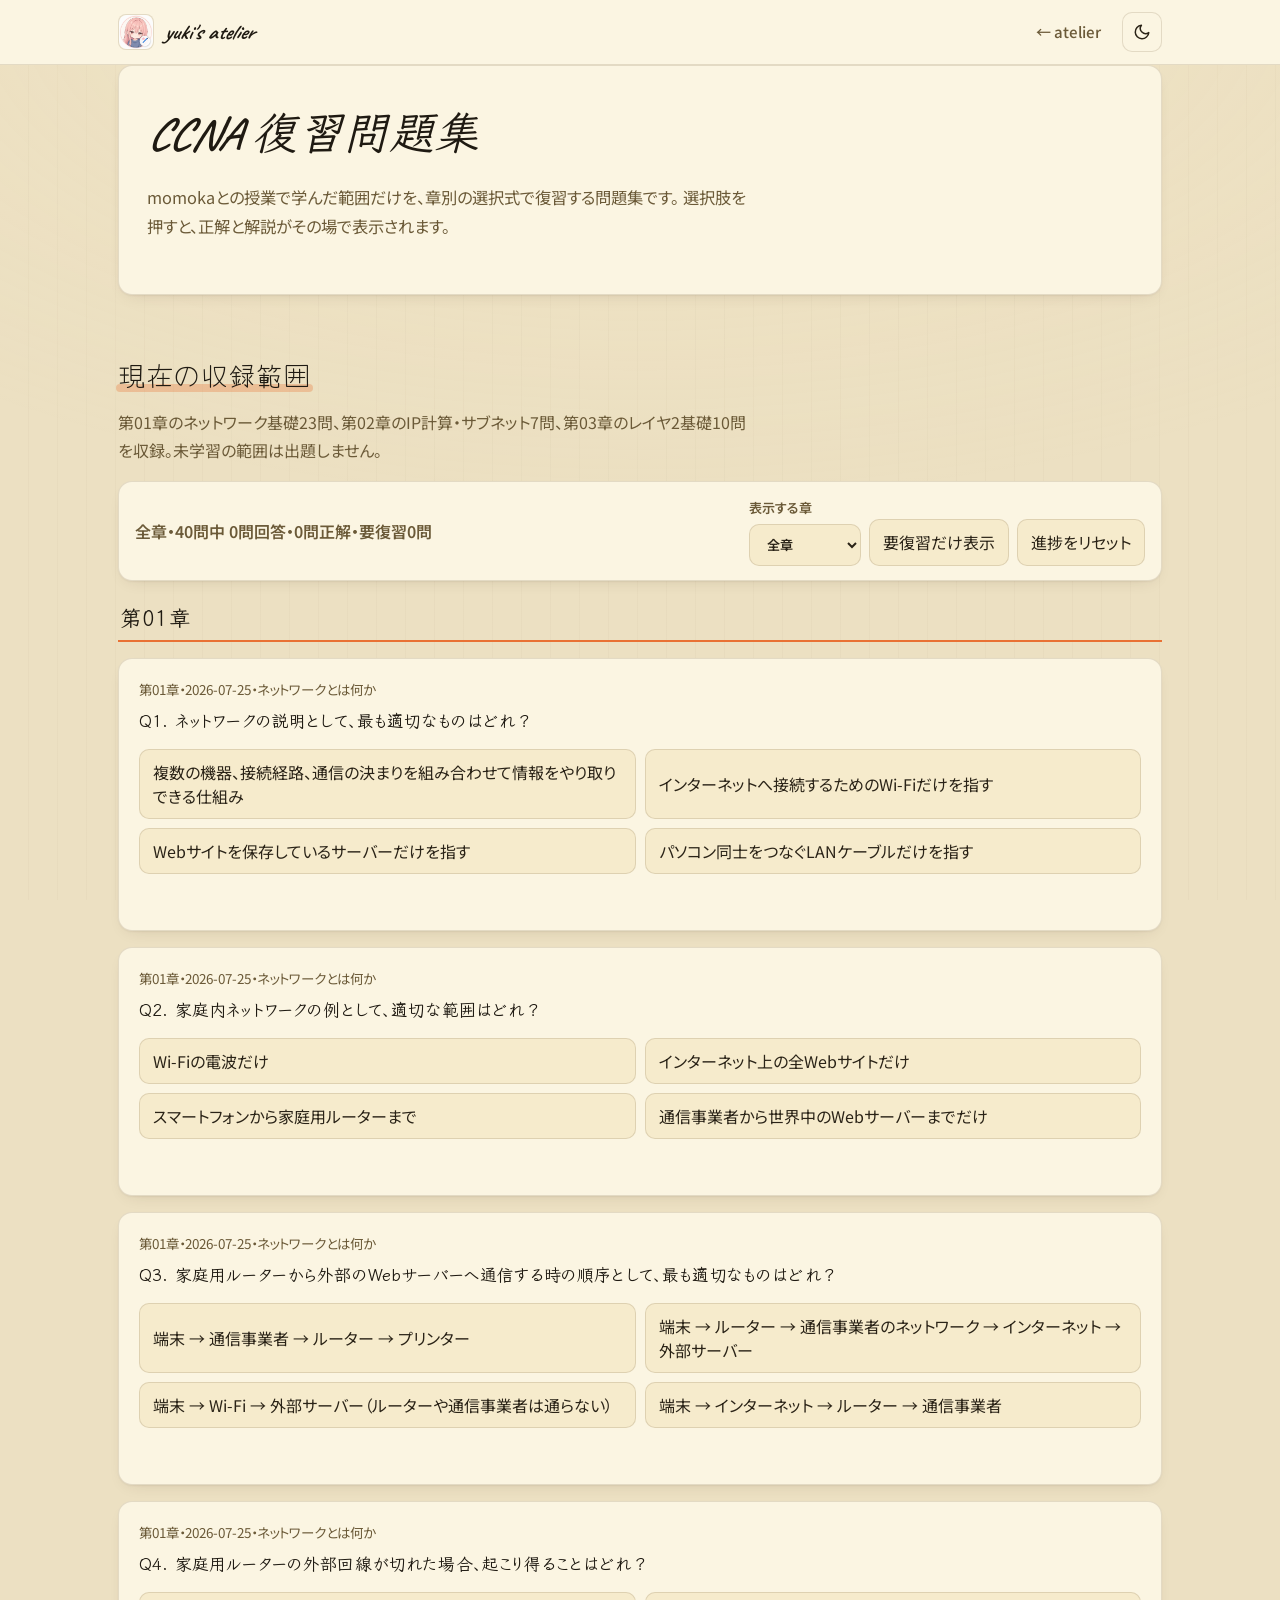
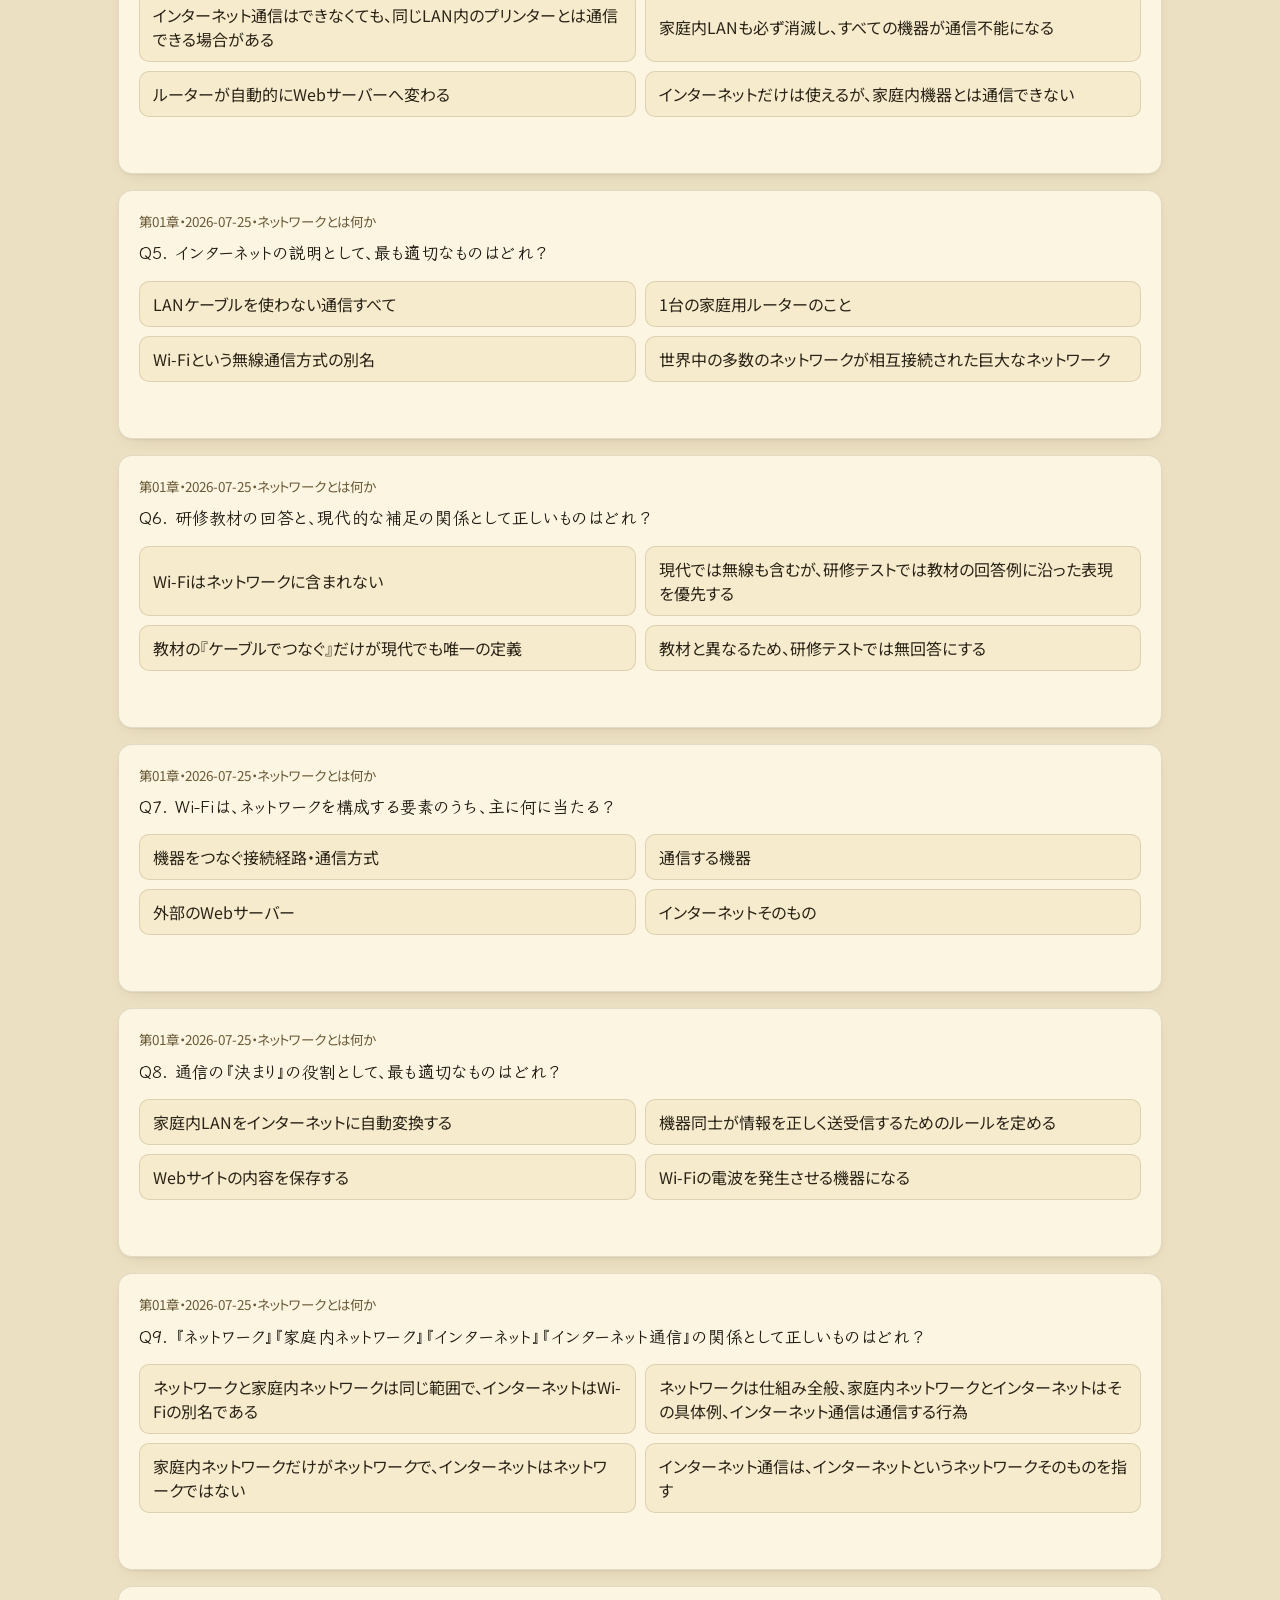
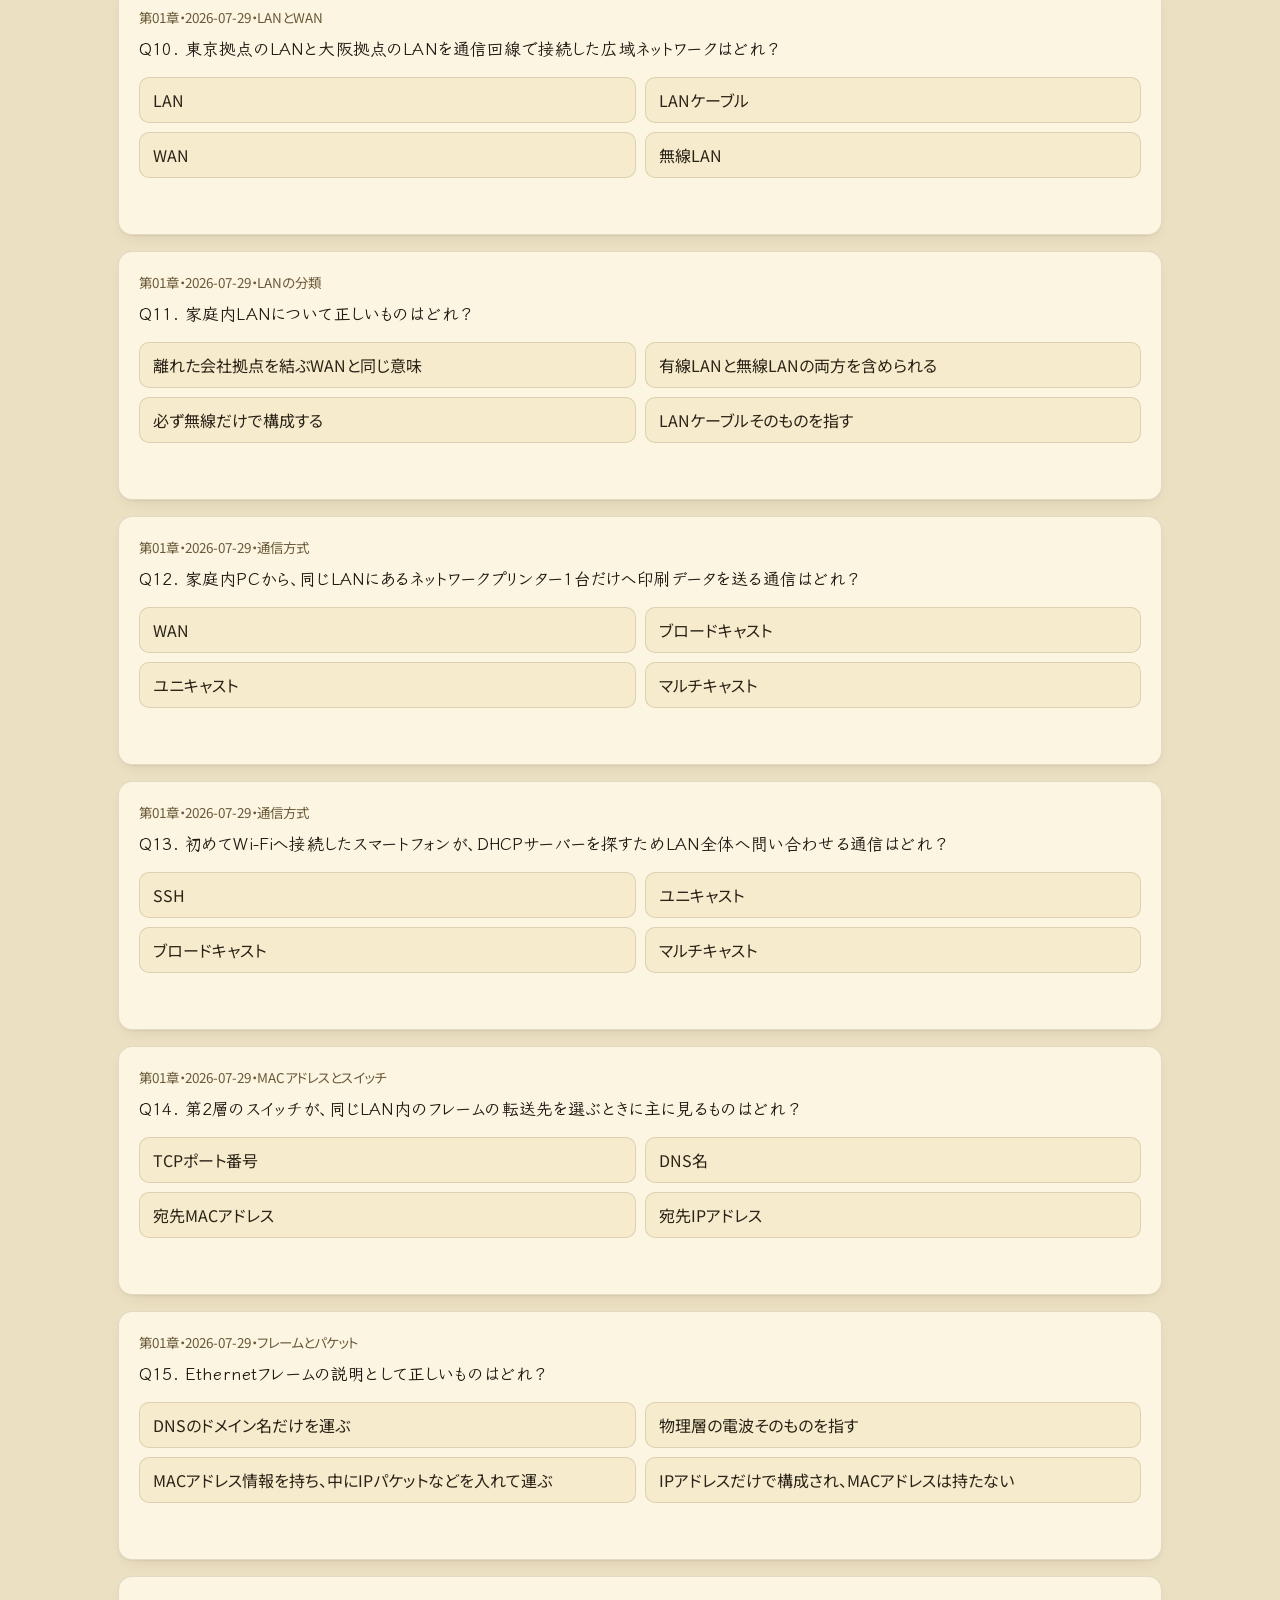
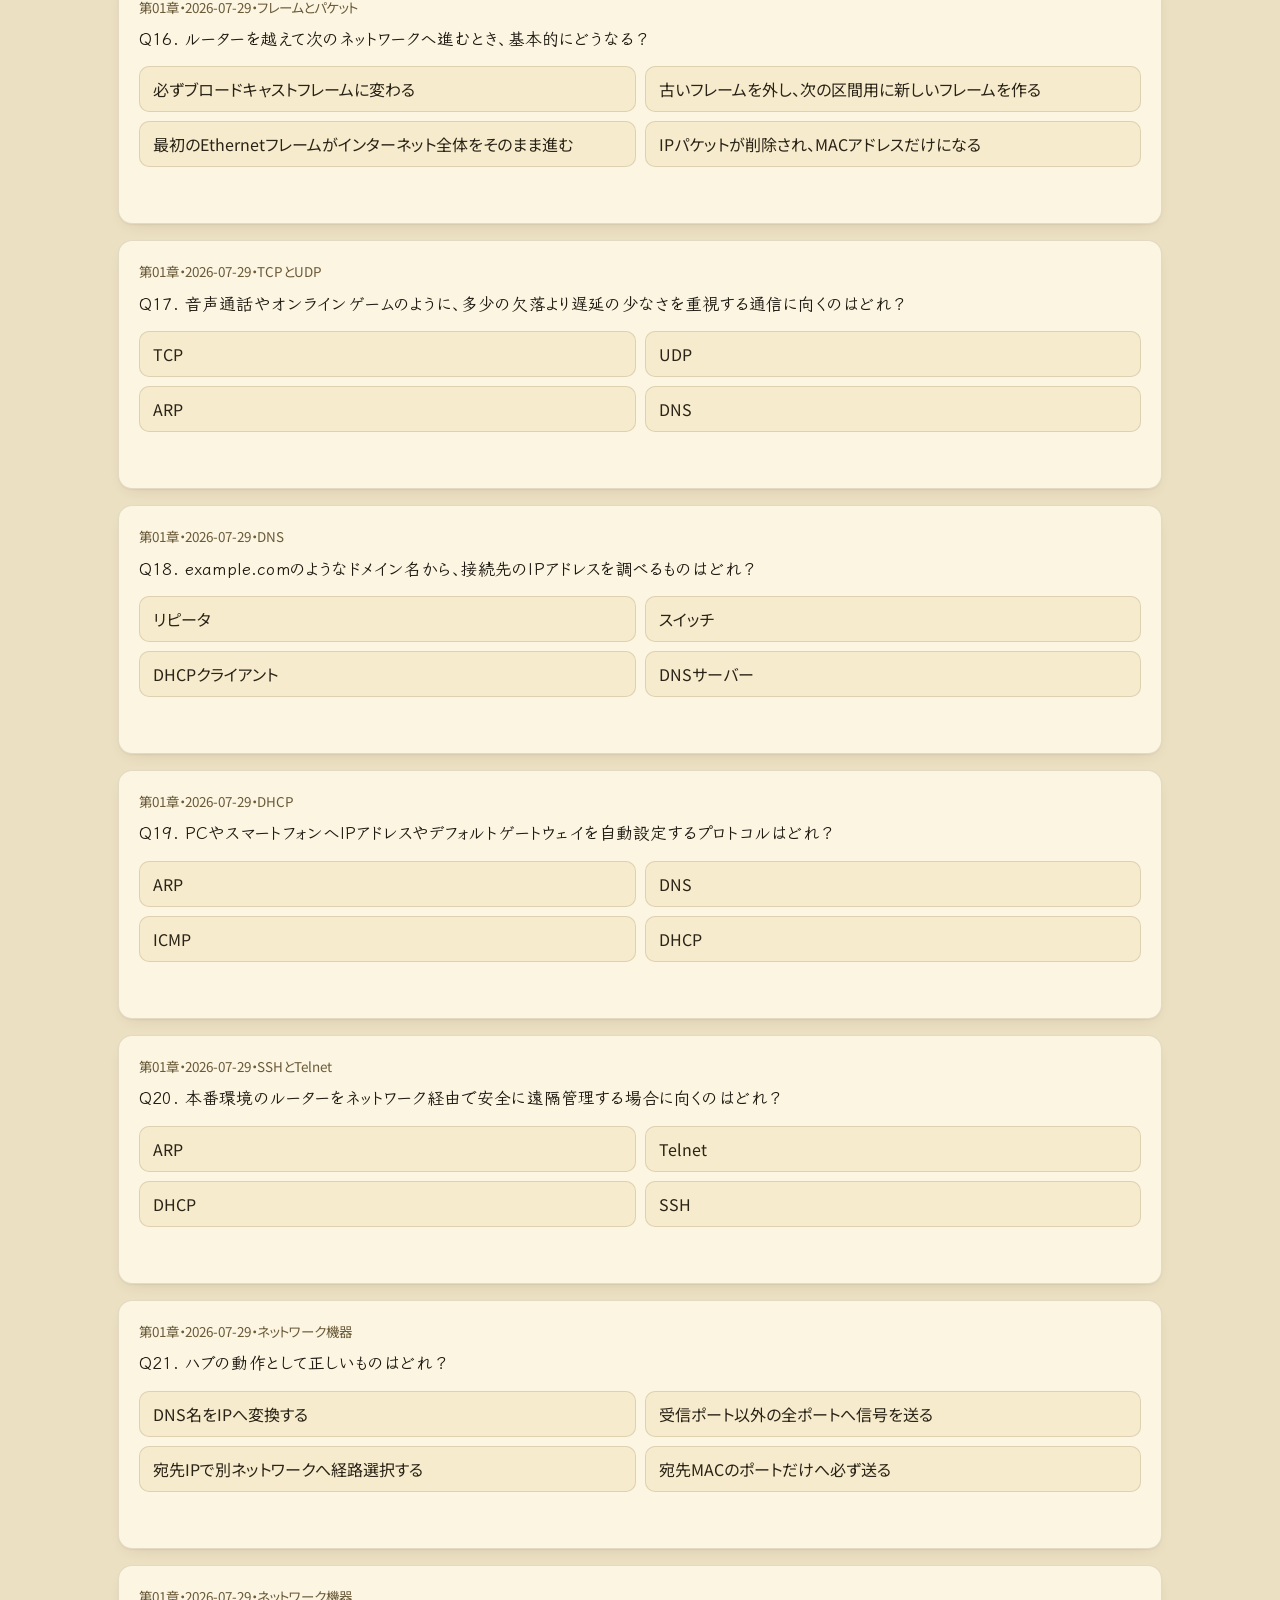
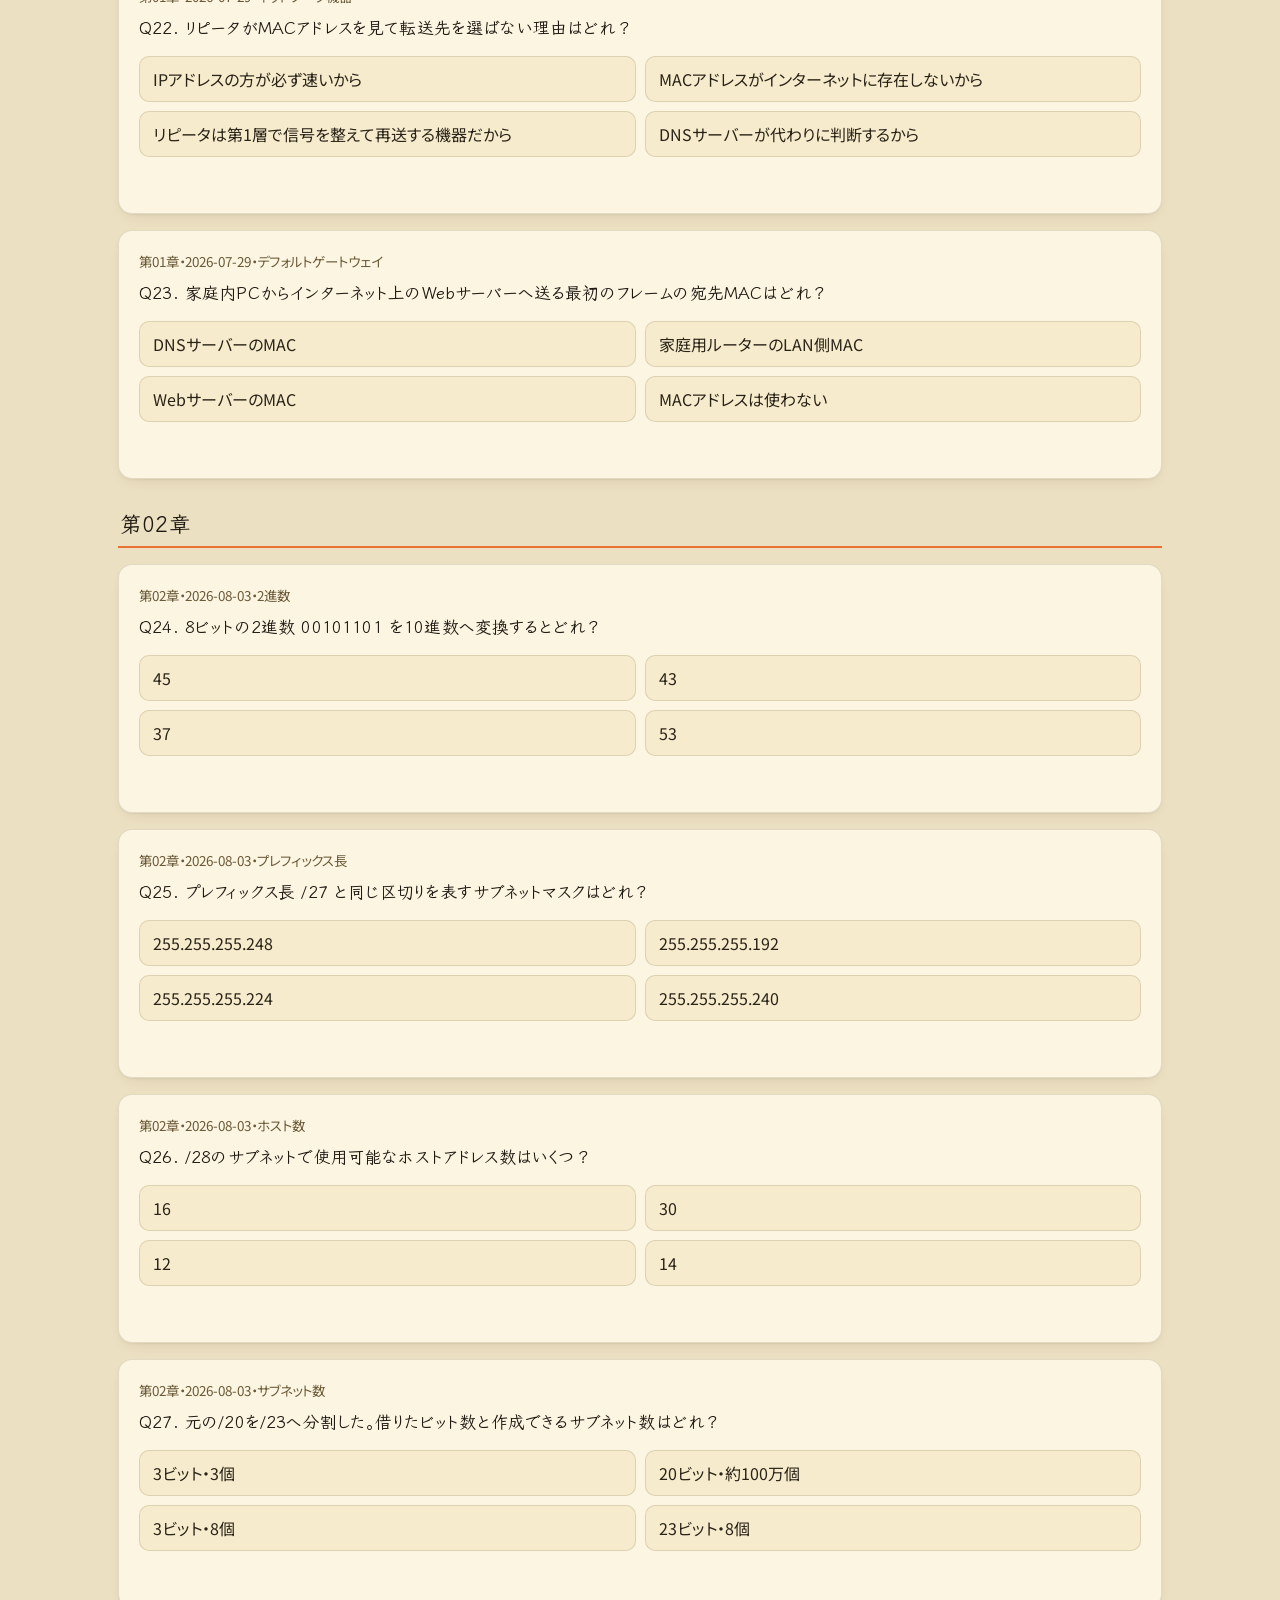
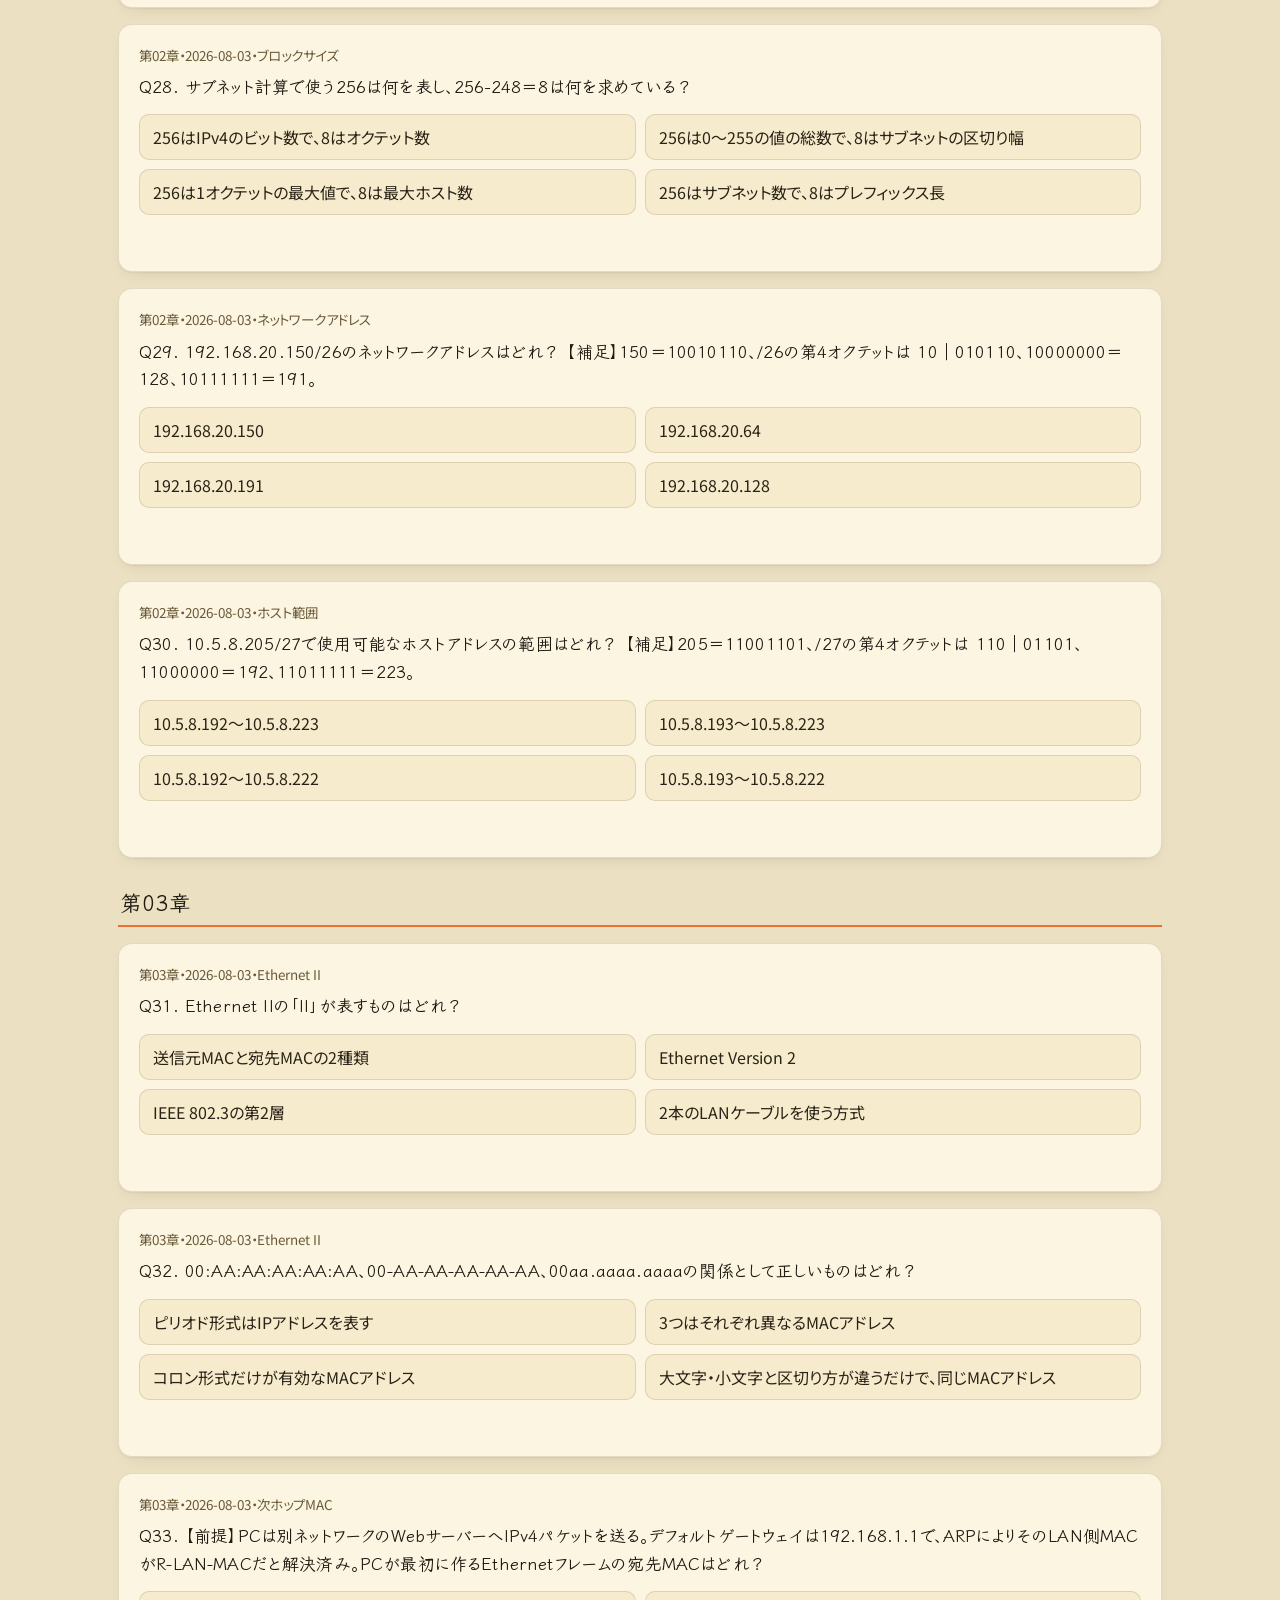
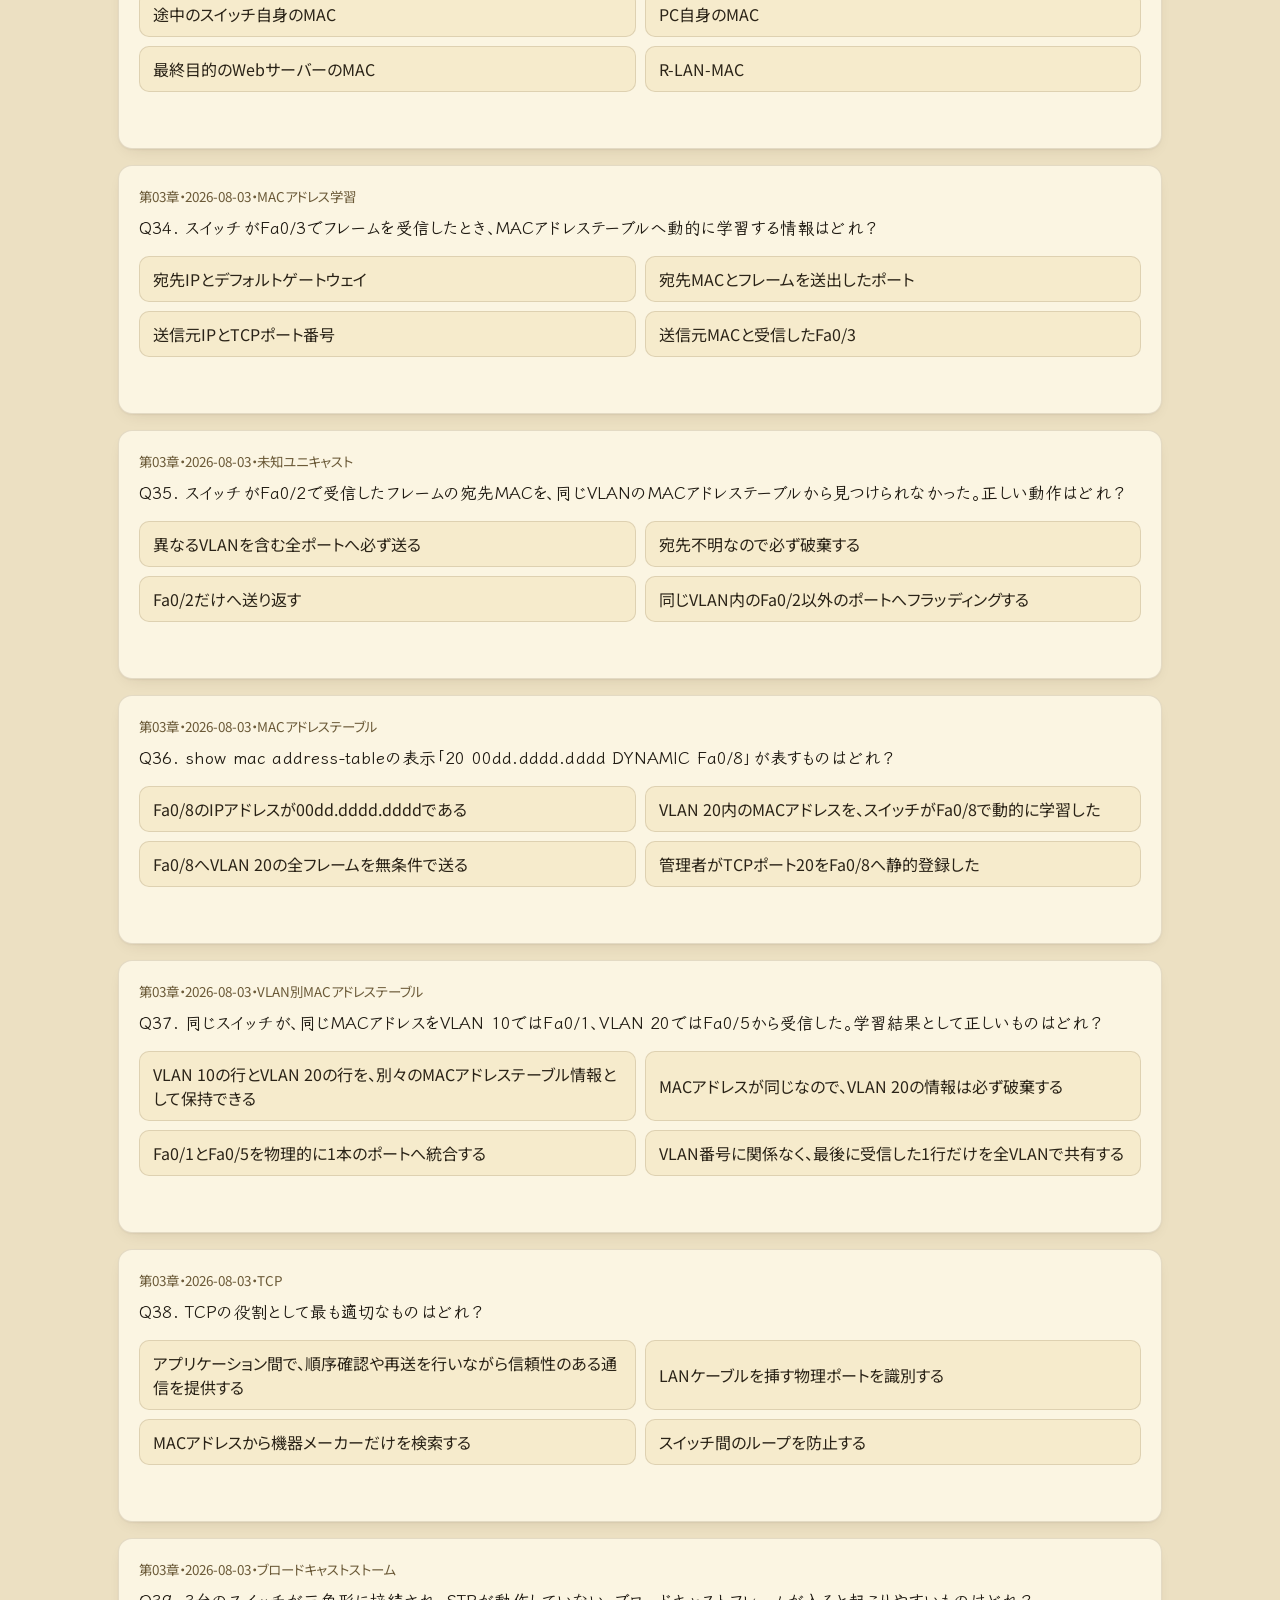
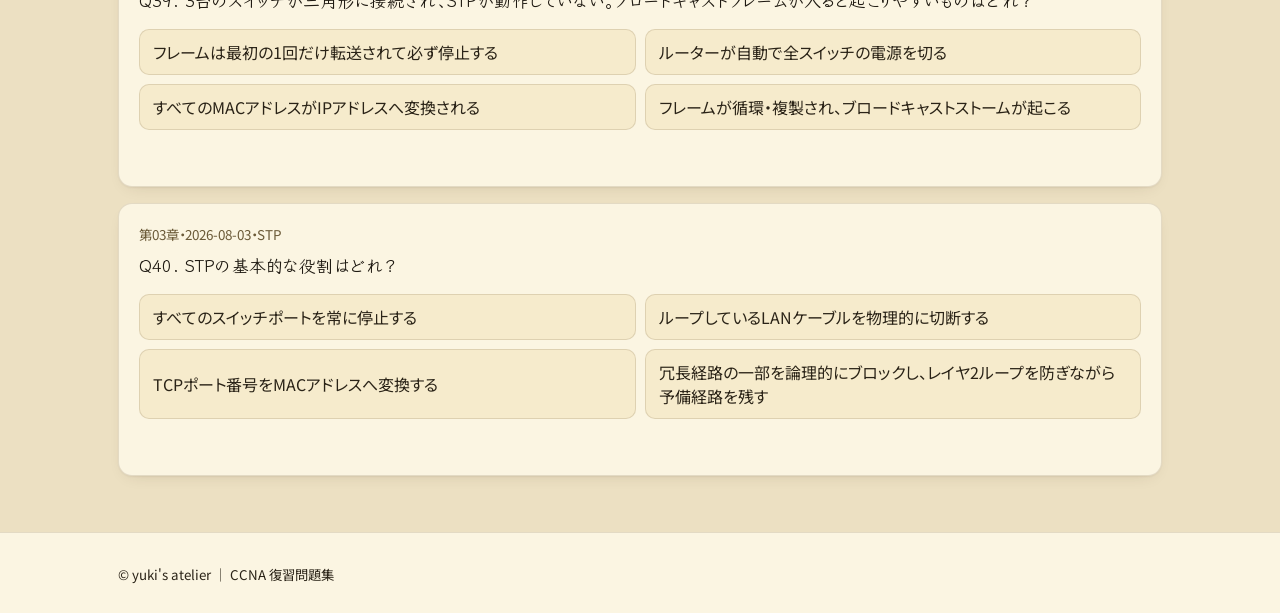
==== ccna/index.html @ 6f7fad45 "[verified] feat: add CCNA chapter 03 review questions" ====
<!DOCTYPE html>
<html lang="ja">
<head>
  <meta charset="UTF-8" />
  <meta name="viewport" content="width=device-width, initial-scale=1.0" />
  <meta name="description" content="学習済みのCCNA範囲だけを章別・選択式で復習する問題集。回答後に正解と解説を確認できます。" />
  <title>CCNA 復習問題集 ｜ yuki's atelier</title>
  <link rel="icon" href="../assets/icons/favicon.ico" sizes="any" />
  <link rel="icon" href="../assets/icons/favicon-32.png" type="image/png" sizes="32x32" />
  <link rel="apple-touch-icon" href="../assets/icons/apple-touch-icon.png" />
  <meta property="og:type" content="website" />
  <meta property="og:title" content="CCNA 復習問題集" />
  <meta property="og:url" content="https://uiharuyuki.github.io/yuki-atelier/ccna/" />
  <meta name="theme-color" content="#FBF5E2" media="(prefers-color-scheme: light)" />
  <meta name="theme-color" content="#1A1612" media="(prefers-color-scheme: dark)" />
  <link rel="stylesheet" href="../css/style.css" />
  <style>
    .quiz-toolbar {
      display: flex;
      flex-wrap: wrap;
      align-items: center;
      justify-content: space-between;
      gap: 12px;
      margin: 0 0 20px;
      padding: 14px 16px;
      border: 1px solid var(--border);
      border-radius: 14px;
      background: var(--paper);
      box-shadow: var(--shadow);
    }
    .quiz-progress { margin: 0; color: var(--ink-soft); font-weight: 600; }
    .quiz-actions { display: flex; flex-wrap: wrap; align-items: end; gap: 8px; }
    .chapter-picker { display: grid; gap: 4px; color: var(--ink-soft); font-size: .82rem; font-weight: 600; }
    .chapter-picker .quiz-action { min-width: 112px; }
    .quiz-action {
      min-height: 42px;
      padding: 8px 13px;
      border: 1px solid var(--border);
      border-radius: 10px;
      background: var(--paper-deep);
      color: var(--ink);
      cursor: pointer;
      font: inherit;
    }
    .quiz-action:hover { border-color: var(--accent); }
    .question-list { display: grid; gap: 28px; }
    .chapter-section { display: grid; gap: 16px; }
    .chapter-heading {
      margin: 0;
      padding: 0 2px 8px;
      border-bottom: 2px solid var(--accent);
      color: var(--ink-strong);
      font-size: 1.35rem;
    }
    .quiz-card {
      padding: 18px 20px;
      border: 1px solid var(--border);
      border-radius: 14px;
      background: var(--paper);
      box-shadow: var(--shadow);
    }
    .quiz-meta { margin: 0 0 6px; color: var(--ink-soft); font-size: .84rem; }
    .quiz-question { margin: 0 0 14px; color: var(--ink-strong); font-size: 1.05rem; line-height: 1.65; }
    .quiz-choices { display: grid; gap: 9px; }
    .quiz-choice {
      width: 100%;
      min-height: 46px;
      padding: 10px 13px;
      border: 1px solid var(--border);
      border-radius: 10px;
      background: var(--paper-deep);
      color: var(--ink);
      cursor: pointer;
      font: inherit;
      line-height: 1.5;
      text-align: left;
    }
    .quiz-choice:hover:not(:disabled) { border-color: var(--accent); transform: translateY(-1px); }
    .quiz-choice:disabled { cursor: default; opacity: 1; }
    .quiz-choice.correct { border-color: #4a9d4a; background: #d7f0d7; color: #1a5a1a; }
    .quiz-choice.wrong { border-color: #b04a4a; background: #f5d7d7; color: #7a1a1a; }
    .quiz-result { min-height: 1.5em; margin: 12px 0 0; font-weight: 700; }
    .quiz-result.is-correct { color: #2f7b35; }
    .quiz-result.is-wrong { color: #a13b3b; }
    .quiz-explanation {
      margin-top: 10px;
      padding: 12px 14px;
      border-left: 4px solid var(--accent);
      border-radius: 7px;
      background: var(--paper-deep);
    }
    .quiz-explanation p { margin: 5px 0 0; }
    .review-empty {
      padding: 24px;
      border: 1px dashed var(--border);
      border-radius: 14px;
      color: var(--ink-soft);
      text-align: center;
    }
    .last-answer {
      margin: 0 0 16px;
      padding: 14px 16px;
      border: 1px solid #4a9d4a;
      border-radius: 12px;
      background: var(--paper);
      color: var(--ink);
    }
    .last-answer p { margin: 6px 0 0; }
    @media (prefers-color-scheme: dark) {
      .quiz-choice.correct { background: #18351d; color: #b9e6bd; }
      .quiz-choice.wrong { background: #3a1d1d; color: #efb6b6; }
    }
    @media (max-width: 600px) {
      .quiz-toolbar { align-items: stretch; }
      .quiz-actions { display: grid; width: 100%; grid-template-columns: 1fr; }
      .chapter-picker .quiz-action { width: 100%; }
      .quiz-card { padding: 16px; }
    }
  </style>
</head>
<body>
  <header class="site-header">
    <div class="container header-inner">
      <a class="brand" href="../index.html">
        <span class="brand-mark brand-mark-image" aria-hidden="true"><img src="../assets/icons/atelier-icon.png" alt="" /></span>
        <span class="brand-text">yuki's atelier</span>
      </a>
      <div class="header-tools">
        <nav class="primary-nav" aria-label="メインメニュー">
          <a class="nav-link" href="../index.html">← atelier</a>
        </nav>
        <button type="button" class="theme-toggle" data-theme-toggle aria-label="テーマ切替" aria-pressed="false">
          <svg class="icon-moon" viewBox="0 0 24 24" fill="none" stroke="currentColor" stroke-width="2" stroke-linecap="round" stroke-linejoin="round" aria-hidden="true"><path d="M21 12.79A9 9 0 1 1 11.21 3 7 7 0 0 0 21 12.79z"/></svg>
          <svg class="icon-sun" viewBox="0 0 24 24" fill="none" stroke="currentColor" stroke-width="2" stroke-linecap="round" stroke-linejoin="round" aria-hidden="true"><circle cx="12" cy="12" r="4"/><path d="M12 2v2M12 20v2M4.93 4.93l1.41 1.41M17.66 17.66l1.41 1.41M2 12h2M20 12h2M4.93 19.07l1.41-1.41M17.66 6.34l1.41-1.41"/></svg>
        </button>
      </div>
    </div>
  </header>

  <main class="container" id="app" tabindex="-1">
    <section class="hero">
      <h1 class="hero-title">CCNA 復習問題集</h1>
      <p class="hero-lead">
        momokaとの授業で学んだ範囲だけを、章別の選択式で復習する問題集です。
        選択肢を押すと、正解と解説がその場で表示されます。
      </p>
    </section>

    <section class="home-section" aria-labelledby="current-scope">
      <h2 class="section-title" id="current-scope">現在の収録範囲</h2>
      <p class="section-lead">第01章のネットワーク基礎23問、第02章のIP計算・サブネット7問、第03章のレイヤ2基礎10問を収録。未学習の範囲は出題しません。</p>

      <div class="quiz-toolbar">
        <p class="quiz-progress" id="quiz-progress" aria-live="polite"></p>
        <div class="quiz-actions">
          <label class="chapter-picker" for="chapter-filter">
            表示する章
            <select class="quiz-action" id="chapter-filter">
              <option value="all">全章</option>
              <option value="第01章">第01章</option>
              <option value="第02章">第02章</option>
              <option value="第03章">第03章</option>
            </select>
          </label>
          <button class="quiz-action" id="review-filter" type="button" aria-pressed="false">要復習だけ表示</button>
          <button class="quiz-action" id="progress-reset" type="button">進捗をリセット</button>
        </div>
      </div>

      <div class="last-answer" id="last-answer" role="status" aria-live="polite" aria-atomic="true" tabindex="-1" hidden></div>
      <div class="question-list" id="question-list"></div>
      <p class="review-empty" id="review-empty" hidden>この条件に該当する問題はありません。章または表示条件を変更できます。</p>
    </section>
  </main>

  <footer class="site-footer">
    <div class="container">
      <small>&copy; yuki's atelier ｜ CCNA 復習問題集</small>
    </div>
  </footer>

  <script src="questions-ch01.js"></script>
  <script src="questions-ch02.js"></script>
  <script src="questions-ch03.js"></script>
  <script src="questions.js"></script>
  <script src="state.js"></script>
  <script src="app.js"></script>
  <script src="../assets/js/theme.js"></script>
</body>
</html>
---- css/style.css ----
/* =====================================================================
 * style.css — yuki's atelier
 * ---------------------------------------------------------------------
 * デザイン方針:
 *  - 紙のノートのような穏やかな質感（クリーム色＋墨色テキスト）
 *  - オレンジをアクセント色に（マーカー線、CTA、現在地）
 *  - 見出しは手書き風（Klee One / Caveat）、本文は読みやすさ優先
 *  - ライト／ダーク両対応（OS設定＋ data-theme で手動切替）
 *  - 装飾オブジェクト（付箋／テープ／クリップ／破れ紙）は使わない
 *  - スマホ優先、PCで横並びに拡張
 * ===================================================================== */

@import url('https://fonts.googleapis.com/css2?family=Caveat:wght@500;600;700&family=Klee+One:wght@400;600&family=Noto+Sans+JP:wght@400;500;700&family=JetBrains+Mono:wght@400;500;700&family=Yomogi&family=Zen+Kurenaido&display=swap');

/* ===== カラー・タイポ・サイズトークン ===== */
:root {
  --paper:        #FBF5E2;
  --paper-deep:   #F6EBCC;
  --paper-sunken: #E3D5B2;
  --page:         #ECE0C2;
  --ink:          #2A2317;
  --ink-strong:   #1F1A12;
  --ink-soft:     #6B5A38;
  --ink-faint:    #9A8762;
  --border:       rgba(80, 55, 20, 0.14);
  --border-strong:rgba(80, 55, 20, 0.28);
  --accent:       #E97134;
  --accent-deep:  #C25A22;
  --accent-light: #F19146;
  --marker:       rgba(233, 113, 52, 0.30);
  --info-bg:      #FBF0D9;
  --info-bd:      rgba(180, 120, 30, 0.22);
  --warn-bg:      #FBE7CC;
  --warn-bd:      rgba(180, 90, 20, 0.30);
  --ok-bg:        #E7EFD3;
  --ok-bd:        rgba(110, 130, 40, 0.30);
  --ok-text:      #4F6014;
  --ng-text:      #B8421A;
  --code-bg:      #1F1B16;
  --code-text:    #E0D4BA;
  --code-mute:    #9A8762;
  --code-keyword: #F1B454;
  --code-string:  #C7D69B;
  --code-comment: #87765A;

  --shadow:    0 1px 2px rgba(60,40,15,0.06), 0 6px 18px -10px rgba(60,40,15,0.20);
  --shadow-lg: 0 2px 4px rgba(60,40,15,0.08), 0 18px 36px -16px rgba(60,40,15,0.30);

  --radius:    14px;
  --radius-sm: 10px;
  --radius-xs: 6px;

  --maxw: 1080px;

  --font-hand: 'Klee One', 'Caveat', 'Hiragino Mincho ProN', 'Yu Mincho', serif;
  --font-script: 'Caveat', 'Klee One', 'Hiragino Mincho ProN', cursive;
  --font-hand-fancy: 'Yomogi', 'Zen Kurenaido', 'Klee One', 'Caveat', 'Hiragino Mincho ProN', cursive;
  --font-body: 'Noto Sans JP', -apple-system, BlinkMacSystemFont, 'Segoe UI',
               'Hiragino Kaku Gothic ProN', Meiryo, sans-serif;
  --font-mono: 'JetBrains Mono', ui-monospace, SFMono-Regular, 'SF Mono', Menlo, Consolas, monospace;
}

/* ダーク（OS設定で自動） */
@media (prefers-color-scheme: dark) {
  :root:not([data-theme="light"]) {
    --paper:        #2C2620;
    --paper-deep:   #221D17;
    --paper-sunken: #1A1612;
    --page:         #1A1612;
    --ink:          #E8DCC0;
    --ink-strong:   #F4EBCF;
    --ink-soft:     #BFAE85;
    --ink-faint:    #8C7C58;
    --border:       rgba(220, 200, 160, 0.14);
    --border-strong:rgba(220, 200, 160, 0.28);
    --accent:       #EE8E55;
    --accent-deep:  #D4742F;
    --accent-light: #F2A773;
    --marker:       rgba(238, 142, 85, 0.30);
    --info-bg:      #2E261C;
    --info-bd:      rgba(220, 180, 110, 0.20);
    --warn-bg:      #3A2A1C;
    --warn-bd:      rgba(240, 160, 80, 0.30);
    --ok-bg:        #232818;
    --ok-bd:        rgba(180, 200, 110, 0.24);
    --ok-text:      #BACB7C;
    --ng-text:      #E89370;
    --code-bg:      #15110D;
    --code-text:    #DCCFAA;

    --shadow:    0 1px 2px rgba(0,0,0,0.4), 0 8px 22px -10px rgba(0,0,0,0.6);
    --shadow-lg: 0 2px 4px rgba(0,0,0,0.45), 0 20px 40px -16px rgba(0,0,0,0.7);
  }
}

/* ダーク（手動指定） */
:root[data-theme="dark"] {
  --paper:        #2C2620;
  --paper-deep:   #221D17;
  --paper-sunken: #1A1612;
  --page:         #1A1612;
  --ink:          #E8DCC0;
  --ink-strong:   #F4EBCF;
  --ink-soft:     #BFAE85;
  --ink-faint:    #8C7C58;
  --border:       rgba(220, 200, 160, 0.14);
  --border-strong:rgba(220, 200, 160, 0.28);
  --accent:       #EE8E55;
  --accent-deep:  #D4742F;
  --accent-light: #F2A773;
  --marker:       rgba(238, 142, 85, 0.30);
  --info-bg:      #2E261C;
  --info-bd:      rgba(220, 180, 110, 0.20);
  --warn-bg:      #3A2A1C;
  --warn-bd:      rgba(240, 160, 80, 0.30);
  --ok-bg:        #232818;
  --ok-bd:        rgba(180, 200, 110, 0.24);
  --ok-text:      #BACB7C;
  --ng-text:      #E89370;
  --code-bg:      #15110D;
  --code-text:    #DCCFAA;

  --shadow:    0 1px 2px rgba(0,0,0,0.4), 0 8px 22px -10px rgba(0,0,0,0.6);
  --shadow-lg: 0 2px 4px rgba(0,0,0,0.45), 0 20px 40px -16px rgba(0,0,0,0.7);
}

/* ===== リセット ===== */
*, *::before, *::after { box-sizing: border-box; }
html { -webkit-text-size-adjust: 100%; scroll-behavior: smooth; }
body {
  margin: 0;
  font-family: var(--font-body);
  color: var(--ink);
  background: var(--page);
  line-height: 1.8;
  font-size: 16px;
  font-feature-settings: "palt";
}
/* 紙の繊維感（薄い縦罫線とノイズ風グラデーション） */
body::before {
  content: "";
  position: fixed; inset: 0; pointer-events: none; z-index: 0;
  background:
    repeating-linear-gradient(90deg,
      transparent 0, transparent 28px,
      rgba(80,55,20,0.025) 28px, rgba(80,55,20,0.025) 29px),
    radial-gradient(120% 80% at 50% 0%, rgba(255,236,200,0.20), transparent 70%);
}
:root[data-theme="dark"] body::before {
  background:
    repeating-linear-gradient(90deg,
      transparent 0, transparent 28px,
      rgba(220,200,160,0.025) 28px, rgba(220,200,160,0.025) 29px),
    radial-gradient(120% 80% at 50% 0%, rgba(80,55,25,0.30), transparent 70%);
}
@media (prefers-color-scheme: dark) {
  :root:not([data-theme="light"]) body::before {
    background:
      repeating-linear-gradient(90deg,
        transparent 0, transparent 28px,
        rgba(220,200,160,0.025) 28px, rgba(220,200,160,0.025) 29px),
      radial-gradient(120% 80% at 50% 0%, rgba(80,55,25,0.30), transparent 70%);
  }
}
body > * { position: relative; z-index: 1; }

h1, h2, h3, h4 {
  font-family: var(--font-hand);
  color: var(--ink-strong);
  font-weight: 600;
  line-height: 1.45;
  margin: 0 0 .5em;
  letter-spacing: 0.01em;
}
p { margin: 0 0 1em; }
a { color: var(--accent-deep); text-decoration-color: var(--marker); text-decoration-thickness: 2px; text-underline-offset: 3px; }
a:hover { color: var(--accent); }
strong { color: var(--ink-strong); font-weight: 700; }

code, .mono {
  font-family: var(--font-mono);
  font-size: 0.92em;
}

/* ===== 共通アイコン（SVG スプライト） ===== */
.ui-icon {
  display: inline-block;
  width: 1em; height: 1em;
  vertical-align: -0.12em;
  fill: none; stroke: currentColor;
  flex: 0 0 auto;
}
.ui-icon-lg { width: 28px; height: 28px; vertical-align: middle; }
.ui-icon-md { width: 22px; height: 22px; vertical-align: middle; }
.ui-icon-sm { width: 16px; height: 16px; vertical-align: -0.18em; }
.ui-icon-inline { width: 1em; height: 1em; vertical-align: -0.14em; margin-right: 2px; }
.ui-icon.ok { color: var(--ok-text); }
.ui-icon.ng { color: var(--ng-text); }
.ui-icon.accent { color: var(--accent-deep); }

button { font-family: inherit; }

.container { width: 100%; max-width: var(--maxw); margin: 0 auto; padding: 0 18px; }
.muted { color: var(--ink-soft); }
.small { font-size: .86rem; }

.sr-only {
  position: absolute; width: 1px; height: 1px; padding: 0; margin: -1px;
  overflow: hidden; clip: rect(0,0,0,0); white-space: nowrap; border: 0;
}

:focus-visible {
  outline: 3px solid rgba(233, 113, 52, 0.45);
  outline-offset: 2px;
  border-radius: 4px;
}
#app:focus { outline: none; }

/* ===== ヘッダー ===== */
.site-header {
  background: var(--paper);
  border-bottom: 1px solid var(--border);
  position: sticky; top: 0; z-index: 50;
  backdrop-filter: blur(4px);
}
.header-inner {
  display: flex; align-items: center; justify-content: space-between;
  min-height: 64px; gap: 12px;
}
.header-tools {
  display: flex; align-items: center; gap: 8px;
}
.brand {
  display: inline-flex; align-items: center; gap: 10px;
  color: var(--ink-strong); text-decoration: none;
  font-family: var(--font-script);
  font-weight: 700; font-size: 1.35rem; font-style: italic;
  line-height: 1;
}
.brand-mark {
  display: inline-grid; place-items: center;
  width: 36px; height: 36px; border-radius: 8px;
  background: var(--paper-deep); color: var(--accent-deep);
  font-family: var(--font-mono); font-weight: 700; font-size: 0.95rem;
  border: 1px solid var(--border);
  letter-spacing: -0.02em;
}
.brand-mark-image {
  background: var(--paper);
  overflow: hidden;
  padding: 0;
}
.brand-mark img {
  display: block;
  width: 100%; height: 100%;
  border-radius: inherit;
  object-fit: cover;
}
.primary-nav { display: flex; gap: 2px; align-items: center; }
.nav-link {
  background: transparent; border: none; cursor: pointer;
  padding: 9px 13px; border-radius: var(--radius-sm);
  color: var(--ink-soft); font-size: .94rem; font-weight: 500;
  text-decoration: none; display: inline-flex; align-items: center;
  font-family: var(--font-body);
}
.nav-link:hover { background: var(--paper-deep); color: var(--ink); }
.nav-link.active {
  color: var(--accent-deep);
  background: transparent;
  position: relative;
}
.nav-link.active::after {
  content: ""; position: absolute;
  left: 13px; right: 13px; bottom: 4px; height: 6px;
  background: var(--marker); border-radius: 4px;
  z-index: -1;
}
.nav-hub { color: var(--accent-deep); font-weight: 600; }

.nav-toggle {
  display: none; width: 44px; height: 44px;
  border: 1px solid var(--border); background: var(--paper);
  border-radius: var(--radius-sm); cursor: pointer; position: relative;
}
.nav-toggle-bar, .nav-toggle-bar::before, .nav-toggle-bar::after {
  content: ""; position: absolute; left: 50%; width: 18px; height: 2px;
  background: var(--ink); transform: translateX(-50%); transition: .2s;
}
.nav-toggle-bar { top: 50%; transform: translate(-50%, -50%); }
.nav-toggle-bar::before { top: -6px; }
.nav-toggle-bar::after { top: 6px; }

/* テーマ切替ボタン */
.theme-toggle {
  display: inline-grid; place-items: center;
  width: 40px; height: 40px;
  border: 1px solid var(--border); border-radius: var(--radius-sm);
  background: var(--paper); color: var(--ink);
  cursor: pointer; transition: background .15s, border-color .15s;
}
.theme-toggle:hover { background: var(--paper-deep); border-color: var(--border-strong); }
.theme-toggle svg { width: 18px; height: 18px; }
.theme-toggle .icon-sun { display: none; }
.theme-toggle .icon-moon { display: block; }
:root[data-theme="dark"] .theme-toggle .icon-sun { display: block; }
:root[data-theme="dark"] .theme-toggle .icon-moon { display: none; }
@media (prefers-color-scheme: dark) {
  :root:not([data-theme="light"]) .theme-toggle .icon-sun { display: block; }
  :root:not([data-theme="light"]) .theme-toggle .icon-moon { display: none; }
}

/* ===== レイアウト共通 ===== */
main { padding: 32px 0 64px; min-height: 60vh; }
.view-title {
  font-size: 2.2rem;
  display: inline-block; position: relative;
  font-family: var(--font-hand-fancy);
  font-weight: 400;
  letter-spacing: 0.02em;
}
.view-title::after {
  content: ""; position: absolute;
  left: -4px; right: -4px; bottom: 4px; height: 10px;
  background: var(--marker); border-radius: 6px; z-index: -1;
}
.view-lead { color: var(--ink-soft); max-width: 70ch; margin-bottom: 28px; font-size: 1rem; }
.section-title {
  font-size: 1.7rem; margin-top: 12px;
  display: inline-block; position: relative;
  font-family: var(--font-hand-fancy);
  font-weight: 400;
  letter-spacing: 0.02em;
}
.section-title::after {
  content: ""; position: absolute;
  left: -2px; right: -2px; bottom: 2px; height: 8px;
  background: var(--marker); border-radius: 4px; z-index: -1;
}
.section-lead { color: var(--ink-soft); max-width: 70ch; }
.home-section { margin-top: 48px; }

/* ===== ボタン ===== */
.btn {
  display: inline-flex; align-items: center; justify-content: center;
  min-height: 44px; padding: 10px 20px; border-radius: var(--radius-sm);
  font-size: .98rem; font-weight: 600; cursor: pointer;
  border: 1px solid transparent;
  text-decoration: none; transition: background .15s, transform .05s, box-shadow .15s;
  font-family: var(--font-body);
}
.btn:active { transform: translateY(1px); }
.btn-primary {
  background: linear-gradient(180deg, var(--accent-light) 0%, var(--accent) 100%);
  color: #FFFAEC; border-color: var(--accent-deep);
  box-shadow: 0 1px 2px rgba(195,80,30,0.25);
}
.btn-primary:hover { filter: brightness(1.05); box-shadow: var(--shadow); }
.btn-ghost {
  background: var(--paper); color: var(--ink);
  border-color: var(--border-strong);
}
.btn-ghost:hover { background: var(--paper-deep); }
.btn-sm { min-height: 38px; padding: 6px 14px; font-size: .88rem; }

/* ===== ヒーロー ===== */
.hero {
  background: var(--paper);
  border: 1px solid var(--border); border-radius: var(--radius);
  padding: 36px 28px; box-shadow: var(--shadow);
  position: relative;
}
.hero-title {
  font-size: 2.4rem;
  font-family: var(--font-script); font-style: italic;
  margin-bottom: .35em;
}
.hero-lead { color: var(--ink-soft); max-width: 68ch; font-size: 1.02rem; }
.hero-actions { display: flex; flex-wrap: wrap; gap: 10px; margin-top: 14px; }


/* ===== ホーム: 入口カード ===== */
.entry-grid { display: grid; grid-template-columns: 1fr; gap: 14px; }
.entry-card {
  text-align: left; background: var(--paper);
  border: 1px solid var(--border); border-radius: var(--radius);
  padding: 22px; cursor: pointer; box-shadow: var(--shadow);
  transition: border-color .15s, transform .08s, box-shadow .15s;
  color: var(--ink); font-family: inherit;
}
.entry-card:hover { border-color: var(--accent); transform: translateY(-2px); box-shadow: var(--shadow-lg); }
.entry-icon {
  display: inline-grid; place-items: center;
  width: 38px; height: 38px; border-radius: 10px;
  background: var(--paper-deep); border: 1px solid var(--border);
  color: var(--accent-deep);
}
.entry-icon .ui-icon { width: 22px; height: 22px; }
.entry-title { font-size: 1.15rem; margin: 8px 0 4px; }
.entry-desc { color: var(--ink-soft); margin: 0; font-size: .92rem; }

/* ===== ジャンルカード（atelierハブ） ===== */
.hub-grid {
  display: grid; grid-template-columns: 1fr; gap: 16px; margin-top: 20px;
}
.hub-card {
  position: relative; display: flex; align-items: flex-start; gap: 14px;
  background: var(--paper); border: 1px solid var(--border); border-radius: var(--radius);
  padding: 22px 22px 22px 22px; box-shadow: var(--shadow);
  text-decoration: none; color: var(--ink);
  transition: border-color .15s, transform .08s, box-shadow .15s;
}
.hub-card:hover { border-color: var(--accent); transform: translateY(-2px); box-shadow: var(--shadow-lg); }
.hub-icon {
  flex: 0 0 auto; display: inline-grid; place-items: center;
  width: 52px; height: 52px; border-radius: 12px;
  background: var(--paper-deep); border: 1px solid var(--border);
  font-size: 1.2rem; color: var(--accent-deep);
  font-family: var(--font-mono); font-weight: 700;
}
.hub-icon-image { background: var(--paper); overflow: hidden; padding: 0; }
.hub-icon img {
  display: block;
  width: 100%; height: 100%;
  border-radius: inherit;
  object-fit: cover;
}
.hub-card-body { display: flex; flex-direction: column; gap: 6px; }
.hub-card-title {
  font-weight: 600; font-size: 1.18rem;
  font-family: var(--font-hand); color: var(--ink-strong);
}
.hub-card-desc { color: var(--ink-soft); font-size: .92rem; line-height: 1.7; }

/* 状態バッジ */
.hub-badge {
  position: absolute; top: 14px; right: 14px;
  font-size: .72rem; font-weight: 600; padding: 3px 10px;
  border-radius: 999px; white-space: nowrap;
  font-family: var(--font-body);
}
.hub-badge-ready {
  background: var(--ok-bg); color: var(--ok-text);
  border: 1px solid var(--ok-bd);
}
.hub-badge-soon  {
  background: var(--paper-deep); color: var(--ink-soft);
  border: 1px solid var(--border);
}
.hub-card-soon { cursor: default; opacity: .75; }
.hub-card-soon:hover { transform: none; border-color: var(--border); box-shadow: var(--shadow); }
.hub-card-soon .hub-icon { color: var(--ink-soft); }

/* このサイトについて */
.hub-about { display: grid; grid-template-columns: 1fr; gap: 14px; margin-top: 20px; }
.hub-about-item {
  display: flex; gap: 12px; align-items: flex-start;
  background: var(--paper); border: 1px solid var(--border);
  border-radius: var(--radius); padding: 18px; box-shadow: var(--shadow);
}
.hub-about-icon {
  flex: 0 0 auto;
  display: inline-grid; place-items: center;
  width: 40px; height: 40px; border-radius: 10px;
  background: var(--paper-deep); border: 1px solid var(--border);
  color: var(--accent-deep);
}
.hub-about-icon .ui-icon { width: 22px; height: 22px; }
.hub-about-item p { margin: 4px 0 0; font-size: .9rem; color: var(--ink-soft); }
.hub-about-item strong { color: var(--ink-strong); }

/* ===== 4つの状態エリア（Git） ===== */
.state-areas {
  display: grid; grid-template-columns: 1fr; gap: 10px; margin-top: 16px;
}
.state-col {
  background: var(--paper); border: 1px solid var(--border);
  border-radius: var(--radius); padding: 16px; box-shadow: var(--shadow);
  border-top: 4px solid var(--border-strong);
}
.area-working { border-top-color: #8E6FB0; }
.area-staging { border-top-color: var(--accent); }
.area-local   { border-top-color: #6B8C3A; }
.area-github  { border-top-color: #3C7AAD; }
.area-head { margin-bottom: 10px; }
.area-title { font-size: 1.05rem; margin: 0; font-family: var(--font-hand); }
.area-sub { font-size: .78rem; color: var(--ink-soft); margin: 2px 0 0; }
.area-body { display: flex; flex-direction: column; gap: 8px; min-height: 48px; }
.area-empty { color: var(--ink-soft); font-size: .85rem; margin: 6px 0; }
.area-note { font-size: .76rem; color: var(--ink-soft); margin: 10px 0 0; border-top: 1px dashed var(--border); padding-top: 8px; }

/* ファイル/コミットカード */
.card {
  display: flex; align-items: center; gap: 8px;
  background: var(--paper-deep); border: 1px solid var(--border);
  border-radius: var(--radius-sm); padding: 8px 12px; font-size: .9rem;
  animation: pop .25s ease;
}
@keyframes pop { from { opacity: 0; transform: scale(.96); } to { opacity: 1; transform: scale(1); } }
.card-icon { display: inline-flex; align-items: center; color: var(--ink-soft); }
.card-icon .ui-icon { width: 14px; height: 14px; }
.commit-card .card-icon { color: var(--accent-deep); }
.card-name { flex: 1; font-weight: 600; word-break: break-all; font-family: var(--font-mono); font-size: .88rem; }
.card-tag {
  font-size: .72rem; padding: 2px 8px; border-radius: 999px;
  background: var(--paper-sunken); color: var(--ink-soft); white-space: nowrap;
}
.file-card.kind-modified { border-left: 3px solid var(--accent); }
.file-card.kind-untracked { border-left: 3px solid #8E6FB0; }
.file-card.kind-staged { border-left: 3px solid #6B8C3A; }
.commit-card { background: var(--ok-bg); border-color: var(--ok-bd); }
.commit-card.incoming { background: var(--warn-bg); border-color: var(--warn-bd); }
.commit-id { font-family: var(--font-mono); font-size: .76rem; color: var(--ok-text); }
.commit-card.incoming .commit-id { color: var(--accent-deep); }

.area-arrow {
  display: flex; align-items: center; justify-content: center; gap: 8px;
  color: var(--ink-soft); font-size: .82rem;
}
.arrow-glyph { transform: rotate(90deg); font-size: 1.2rem; color: var(--ink-faint); }
.arrow-label { font-family: var(--font-mono); font-size: .76rem; background: var(--paper-sunken); padding: 2px 8px; border-radius: 999px; }

/* ===== 状況から学ぶ ===== */
.situation-grid { display: grid; grid-template-columns: 1fr; gap: 14px; }
.situation-card {
  display: flex; flex-direction: column; gap: 6px; text-align: left;
  background: var(--paper); border: 1px solid var(--border); border-radius: var(--radius);
  padding: 18px; cursor: pointer; box-shadow: var(--shadow);
  transition: border-color .15s, transform .08s;
  color: var(--ink); font-family: inherit;
}
.situation-card:hover { border-color: var(--accent); transform: translateY(-2px); }
.situation-icon {
  display: inline-grid; place-items: center;
  width: 36px; height: 36px; border-radius: 9px;
  background: var(--paper-deep); border: 1px solid var(--border);
  color: var(--accent-deep);
  flex: 0 0 auto;
}
.situation-icon .ui-icon { width: 20px; height: 20px; }
.situation-title { font-weight: 700; font-size: 1.05rem; font-family: var(--font-hand); }
.situation-desc { color: var(--ink-soft); font-size: .9rem; }

/* 詳細パネル */
.detail-panel { margin-top: 22px; }
.detail-card {
  background: var(--paper); border: 1px solid var(--border); border-radius: var(--radius);
  padding: 24px; box-shadow: var(--shadow); animation: pop .2s ease;
}
.detail-title { font-size: 1.4rem; }
.detail-cmd-name {
  font-size: 1.15rem; background: var(--paper-deep);
  padding: 4px 12px; border-radius: 8px; border: 1px solid var(--border);
  font-family: var(--font-mono);
}
.detail-block { margin: 16px 0; }
.detail-label { font-size: .82rem; color: var(--ink-soft); margin: 0 0 4px; font-weight: 700; }
.detail-block p { margin: 0; }
.myth {
  color: var(--accent-deep); background: var(--warn-bg);
  border: 1px solid var(--warn-bd); padding: 10px 14px; border-radius: var(--radius-sm);
}
.cmd-pill-list { list-style: none; padding: 0; margin: 0; display: flex; flex-wrap: wrap; gap: 8px; }
.cmd-pill {
  background: var(--info-bg); border: 1px solid var(--info-bd);
  color: var(--accent-deep); padding: 6px 12px; border-radius: 999px;
  font-size: .85rem; font-family: var(--font-mono);
}

/* デモステージ */
.demo-stage { margin-top: 16px; }
.mini-terminal {
  background: var(--code-bg); color: var(--code-text);
  border-radius: var(--radius-sm); padding: 14px 16px;
  font-family: var(--font-mono); font-size: .85rem; line-height: 1.85;
  overflow-x: auto; margin-bottom: 14px;
  border: 1px solid rgba(0,0,0,0.1);
  white-space: pre-wrap; word-break: break-word;
}

/* ===== コマンドから学ぶ ===== */
.command-grid { display: grid; grid-template-columns: 1fr; gap: 14px; }
.command-card {
  position: relative; text-align: left; background: var(--paper);
  border: 1px solid var(--border); border-radius: var(--radius); padding: 18px;
  cursor: pointer; box-shadow: var(--shadow);
  transition: border-color .15s, transform .08s;
  color: var(--ink); font-family: inherit;
}
.command-card:hover { border-color: var(--accent); transform: translateY(-2px); }
.command-name {
  display: inline-block; font-size: .95rem; font-weight: 700; color: var(--accent-deep);
  background: var(--paper-deep); padding: 4px 10px; border-radius: 6px;
  border: 1px solid var(--border); font-family: var(--font-mono);
}
.command-area {
  display: inline-block; margin-left: 8px; font-size: .72rem;
  background: var(--paper-sunken); color: var(--ink-soft);
  padding: 2px 10px; border-radius: 999px;
}
.command-meaning { margin: 12px 0 0; color: var(--ink-soft); font-size: .9rem; }
.learned-badge {
  position: absolute; top: 14px; right: 14px;
  font-size: .72rem; color: var(--ok-text); background: var(--ok-bg);
  border: 1px solid var(--ok-bd); padding: 3px 10px; border-radius: 999px;
  display: inline-flex; align-items: center; gap: 4px;
}
.learned-badge .ui-icon { width: 12px; height: 12px; }

/* ===== シミュレーター ===== */
.helper-row { display: flex; flex-wrap: wrap; gap: 8px; margin-bottom: 14px; }
.sim-btn-grid { display: grid; grid-template-columns: repeat(auto-fill, minmax(160px, 1fr)); gap: 10px; margin-bottom: 16px; }
.sim-cmd-btn {
  min-height: 44px; background: var(--paper); border: 1px solid var(--border);
  border-radius: var(--radius-sm); padding: 8px 12px; cursor: pointer; text-align: left;
  transition: border-color .15s, background .15s;
  color: var(--ink);
}
.sim-cmd-btn:hover { border-color: var(--accent); background: var(--paper-deep); }
.sim-cmd-btn code { font-size: .85rem; color: var(--ink); font-family: var(--font-mono); }

.sim-form { display: flex; gap: 8px; margin-bottom: 16px; flex-wrap: wrap; }
.sim-input {
  flex: 1 1 220px; min-height: 44px; padding: 10px 14px;
  border: 1px solid var(--border-strong); border-radius: var(--radius-sm); font-size: .95rem;
  font-family: var(--font-mono); background: var(--paper); color: var(--ink);
}
.sim-input:focus { border-color: var(--accent); outline: none; box-shadow: 0 0 0 3px rgba(233,113,52,0.18); }

.terminal {
  background: var(--code-bg); color: var(--code-text);
  border-radius: var(--radius); padding: 16px 18px;
  font-family: var(--font-mono); font-size: .88rem; line-height: 1.85;
  max-height: 260px; overflow-y: auto; margin-bottom: 28px;
  border: 1px solid rgba(0,0,0,0.15);
}
.term-line { white-space: pre-wrap; word-break: break-word; margin: 2px 0; }
.term-prompt { color: #C7D69B; }
.term-info { color: #87765A; }
.term-err { color: #E89370; }
.term-out { color: var(--code-text); }

/* ===== クイズ ===== */
.quiz-mode-row { display: flex; flex-wrap: wrap; gap: 10px; margin: 22px 0; }
.quiz-stage { margin-top: 8px; }
.quiz-card {
  background: var(--paper); border: 1px solid var(--border); border-radius: var(--radius);
  padding: 24px; box-shadow: var(--shadow); animation: pop .2s ease;
}
.quiz-counter { color: var(--ink-soft); font-size: .85rem; margin: 0 0 6px; font-family: var(--font-mono); }
.quiz-question { font-size: 1.25rem; margin-bottom: 18px; font-family: var(--font-hand); }
.quiz-choices { display: grid; grid-template-columns: 1fr; gap: 10px; margin-bottom: 14px; }
.quiz-choice {
  min-height: 48px; text-align: left; background: var(--paper-deep);
  border: 1px solid var(--border); border-radius: var(--radius-sm); padding: 12px 16px;
  cursor: pointer; transition: border-color .15s, background .15s;
  color: var(--ink); font-family: inherit;
}
.quiz-choice:hover:not(:disabled) { border-color: var(--accent); background: var(--paper); }
.quiz-choice:disabled { cursor: default; }
.quiz-choice.correct { background: var(--ok-bg); border-color: var(--ok-bd); }
.quiz-choice.wrong { background: var(--warn-bg); border-color: var(--warn-bd); }
.quiz-choice code { font-size: .9rem; }

.quiz-feedback { margin-top: 10px; }
.fb-result { font-weight: 700; font-size: 1.05rem; margin: 8px 0; font-family: var(--font-hand); }
.fb-result.ok { color: var(--ok-text); }
.fb-result.ng { color: var(--ng-text); }
.fb-explain {
  background: var(--paper-deep); border: 1px solid var(--border);
  border-radius: var(--radius-sm); padding: 14px; margin-bottom: 14px;
}
.quiz-empty {
  background: var(--paper); border: 1px dashed var(--border-strong);
  border-radius: var(--radius); padding: 28px; text-align: center; color: var(--ink-soft);
}

/* ===== フッター ===== */
.site-footer {
  border-top: 1px solid var(--border); background: var(--paper);
  padding: 26px 0; margin-top: 56px;
}
.site-footer p { margin: 2px 0; font-size: .86rem; color: var(--ink-soft); }

/* ===== コールアウト ===== */
.callout {
  border-radius: var(--radius-sm); padding: 14px 16px 14px 18px;
  margin: 18px 0; font-size: .94rem; line-height: 1.85;
  border: 1px solid var(--border);
  background: var(--paper-deep);
  position: relative;
}
.callout::before {
  content: ""; position: absolute;
  left: 0; top: 8px; bottom: 8px; width: 3px;
  background: var(--ink-faint); border-radius: 2px;
}
.callout-info {
  background: var(--info-bg); border-color: var(--info-bd);
}
.callout-info::before { background: var(--accent); }
.callout-warn {
  background: var(--warn-bg); border-color: var(--warn-bd);
  color: var(--ink);
}
.callout-warn::before { background: var(--accent-deep); }
.callout code {
  background: rgba(80,55,20,0.08); color: var(--ink-strong);
  padding: 1px 6px; border-radius: 4px; border: 1px solid var(--border);
}
:root[data-theme="dark"] .callout code {
  background: rgba(220,200,160,0.10);
}
@media (prefers-color-scheme: dark) {
  :root:not([data-theme="light"]) .callout code {
    background: rgba(220,200,160,0.10);
  }
}

/* ===== 比較カード ===== */
.compare-grid { display: grid; grid-template-columns: 1fr; gap: 14px; margin: 18px 0; }
.compare-card {
  background: var(--paper); border: 1px solid var(--border);
  border-radius: var(--radius); padding: 20px; box-shadow: var(--shadow);
  border-top: 4px solid var(--border-strong);
}
.compare-main { border-top-color: #6B8C3A; }
.compare-feature { border-top-color: #8E6FB0; }
.compare-title { font-size: 1.05rem; margin-bottom: 8px; font-family: var(--font-hand); }
.compare-card ul { margin: 0; padding-left: 1.2em; }
.compare-card li { margin: 4px 0; font-size: .92rem; }

/* ===== テーブル ===== */
.branch-table {
  width: 100%; border-collapse: collapse; margin: 18px 0; font-size: .92rem;
  background: var(--paper); border: 1px solid var(--border);
  border-radius: var(--radius); overflow: hidden;
}
.branch-table th, .branch-table td {
  text-align: left; padding: 12px 14px;
  border-bottom: 1px solid var(--border); vertical-align: top;
}
.branch-table thead th {
  background: var(--paper-deep); font-size: .86rem;
  font-family: var(--font-hand); font-weight: 600;
  color: var(--ink-strong);
}
.branch-table tr:last-child td { border-bottom: none; }
.branch-table code {
  background: var(--paper-deep); padding: 1px 6px;
  border-radius: 4px; border: 1px solid var(--border);
}
.cmd-table-wrap { overflow-x: auto; }
.branch-section { margin: 32px 0; }
.branch-section code { word-break: break-word; }
.nowrap { white-space: nowrap; }

/* ===== ブランチ図（Git） ===== */
.git-graph {
  display: flex; flex-direction: column; gap: 14px;
  background: var(--paper-deep); border: 1px solid var(--border);
  border-radius: var(--radius); padding: 20px; margin: 18px 0;
}
.glane {
  background: var(--paper); border: 1px solid var(--border);
  border-radius: var(--radius); padding: 16px; box-shadow: var(--shadow);
}
.glane-head { font-weight: 700; display: flex; align-items: center; gap: 8px; margin-bottom: 8px; font-family: var(--font-hand); }
.glane-dot { width: 12px; height: 12px; border-radius: 50%; display: inline-block; }
.glane-main .glane-dot { background: #6B8C3A; }
.glane-feature .glane-dot { background: #8E6FB0; }
.gcommits { list-style: none; margin: 0; padding: 0; }
.gc { position: relative; padding: 8px 0 8px 28px; font-size: .9rem; }
.gc::before {
  content: ""; position: absolute; left: 0; top: 13px;
  width: 14px; height: 14px; border-radius: 50%; background: var(--paper); z-index: 1;
}
.glane-main .gc::before { border: 3px solid #6B8C3A; }
.glane-feature .gc::before { border: 3px solid #8E6FB0; }
.gc::after {
  content: ""; position: absolute; left: 6px; top: 13px; bottom: -8px; width: 2px;
}
.glane-main .gc::after { background: rgba(107,140,58,0.5); }
.glane-feature .gc::after { background: rgba(142,111,176,0.5); }
.gc:last-child::after { display: none; }
.gc-split { color: var(--accent-deep); font-weight: 700; }
.gc-merge, .gc-done { color: var(--ok-text); font-weight: 700; }
.gc code { background: var(--paper-deep); padding: 1px 5px; border-radius: 4px; border: 1px solid var(--border); }

.gconnect { display: flex; justify-content: space-between; gap: 10px; }
.gconnect-arrow { font-size: .82rem; font-weight: 700; padding: 4px 12px; border-radius: 999px; }
.gconnect-split { background: var(--info-bg); color: var(--accent-deep); border: 1px solid var(--info-bd); }
.gconnect-merge { background: var(--ok-bg); color: var(--ok-text); border: 1px solid var(--ok-bd); }

/* 理由リスト */
.reason-list { margin: 14px 0; padding-left: 1.3em; }
.reason-list li { margin: 8px 0; }

/* CTA */
.branch-cta { display: flex; flex-wrap: wrap; gap: 10px; margin-top: 18px; }
.branch-banner {
  display: flex; align-items: center; gap: 14px; margin-top: 24px;
  background: var(--paper); border: 1px solid var(--border);
  border-radius: var(--radius); padding: 18px 20px;
  text-decoration: none; color: var(--ink);
  box-shadow: var(--shadow); transition: transform .08s, border-color .15s;
  border-left: 4px solid var(--accent);
}
.branch-banner:hover { transform: translateY(-2px); border-color: var(--accent); }
.branch-banner-icon {
  display: inline-grid; place-items: center;
  width: 40px; height: 40px; border-radius: 10px;
  background: var(--paper-deep); border: 1px solid var(--border);
  color: var(--accent-deep); flex: 0 0 auto;
}
.branch-banner-icon .ui-icon { width: 22px; height: 22px; }
.branch-banner-sub { display: block; color: var(--ink-soft); font-size: .88rem; margin-top: 2px; }
.branch-banner-arrow { margin-left: auto; font-size: 1.3rem; color: var(--accent-deep); }

/* ===== レスポンシブ ===== */
@media (min-width: 600px) {
  .entry-grid { grid-template-columns: repeat(3, 1fr); }
  .situation-grid { grid-template-columns: repeat(2, 1fr); }
  .command-grid { grid-template-columns: repeat(2, 1fr); }
  .quiz-choices { grid-template-columns: 1fr 1fr; }
  .hub-grid { grid-template-columns: repeat(2, 1fr); }
  .hub-about { grid-template-columns: repeat(3, 1fr); }
  .hero-title { font-size: 2.8rem; }
  .view-title { font-size: 2.3rem; }
}

@media (min-width: 760px) {
  .compare-grid { grid-template-columns: 1fr 1fr; }
  .git-graph { flex-direction: row; align-items: stretch; }
  .glane { flex: 1; }
  .gconnect {
    flex-direction: column; justify-content: space-between;
    align-items: center; padding: 24px 0; flex: 0 0 auto;
  }
}

@media (min-width: 860px) {
  .state-areas {
    grid-template-columns: 1fr auto 1fr auto 1fr auto 1fr;
    align-items: stretch;
  }
  .arrow-glyph { transform: none; }
  .area-arrow { flex-direction: column; max-width: 90px; }
  .command-grid { grid-template-columns: repeat(3, 1fr); }
}

@media (min-width: 980px) {
  .hub-grid { grid-template-columns: repeat(3, 1fr); }
  .situation-grid { grid-template-columns: repeat(3, 1fr); }
}

@media (max-width: 720px) {
  .nav-toggle { display: block; }
  .primary-nav {
    position: absolute; top: 64px; left: 0; right: 0;
    flex-direction: column; gap: 0; background: var(--paper);
    border-bottom: 1px solid var(--border); padding: 8px 18px 18px;
    box-shadow: var(--shadow-lg); display: none;
  }
  .primary-nav.open { display: flex; }
  .nav-link { width: 100%; text-align: left; min-height: 48px; }
  .hero { padding: 28px 22px; }
  .hero-title { font-size: 2.1rem; }
  .view-title { font-size: 1.8rem; }
  main { padding: 24px 0 48px; }
}

@media (prefers-reduced-motion: reduce) {
  *, *::before, *::after { animation: none !important; transition: none !important; scroll-behavior: auto !important; }
}
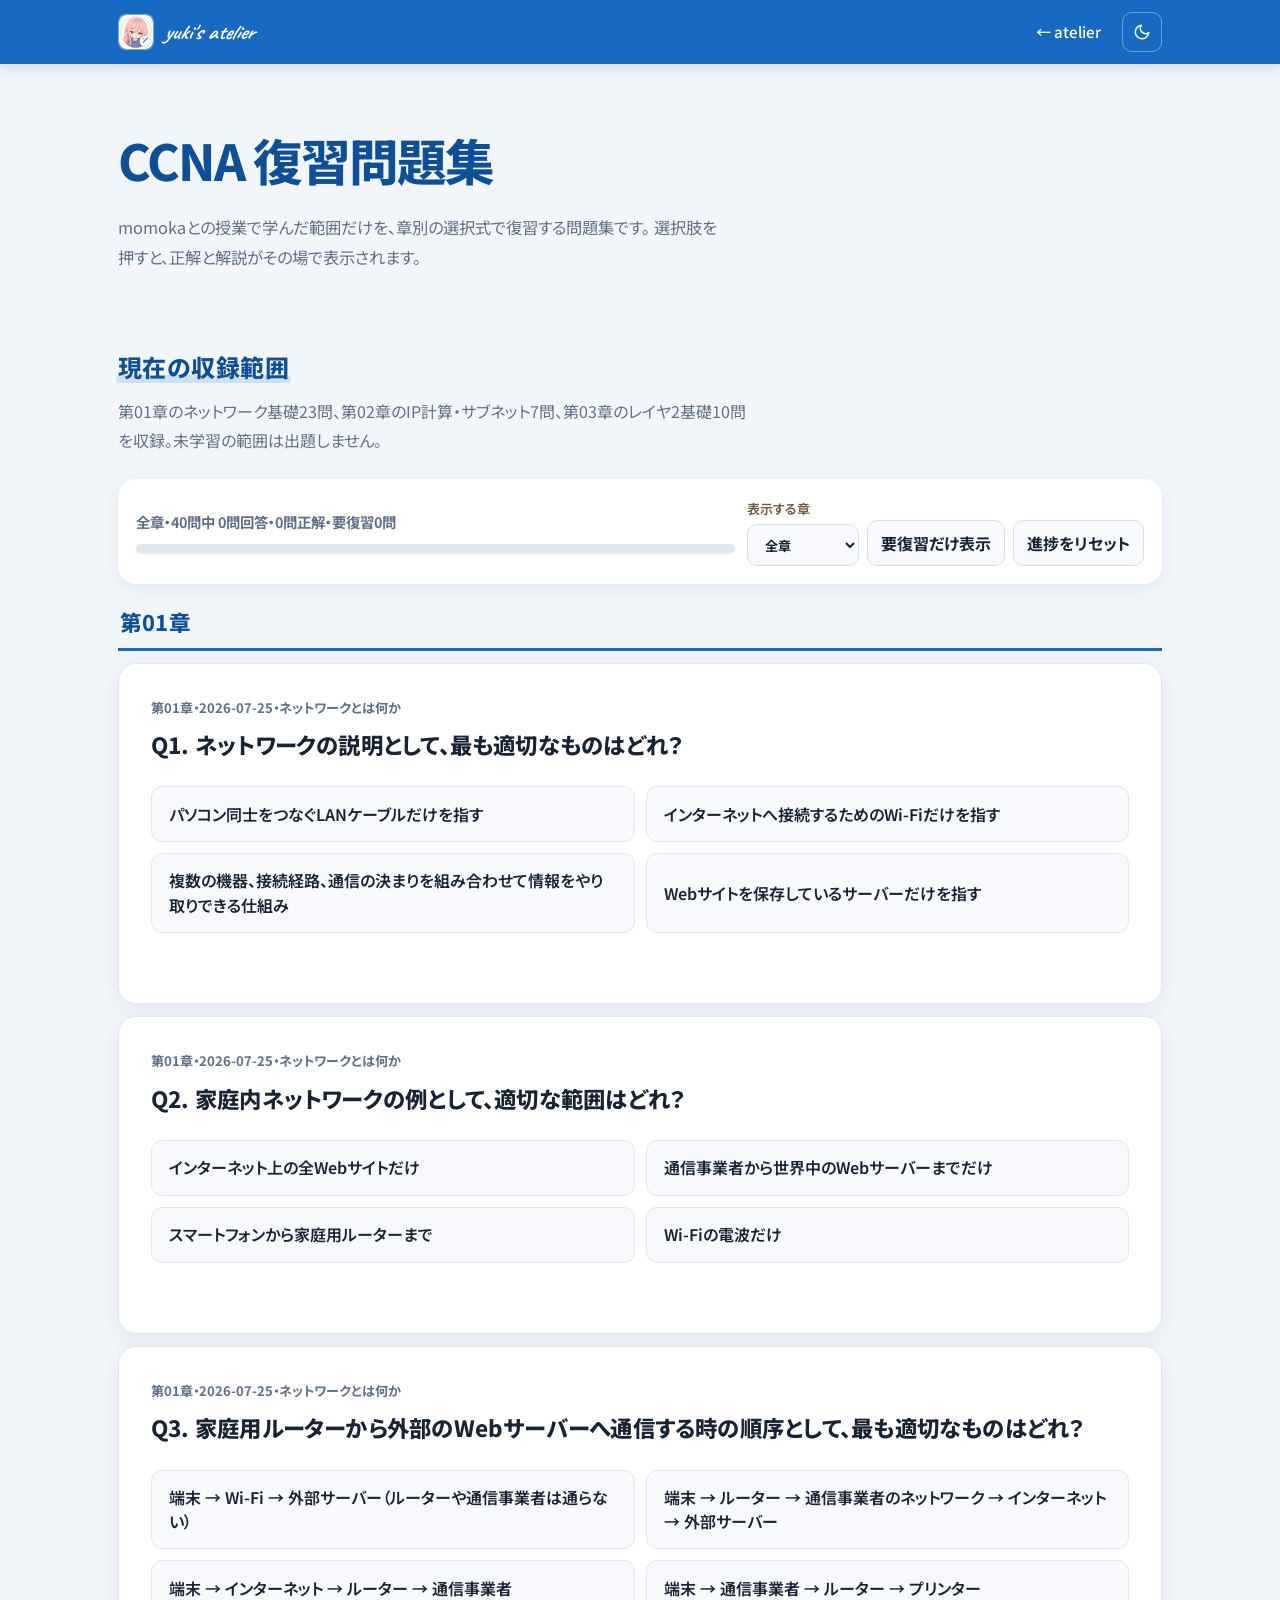
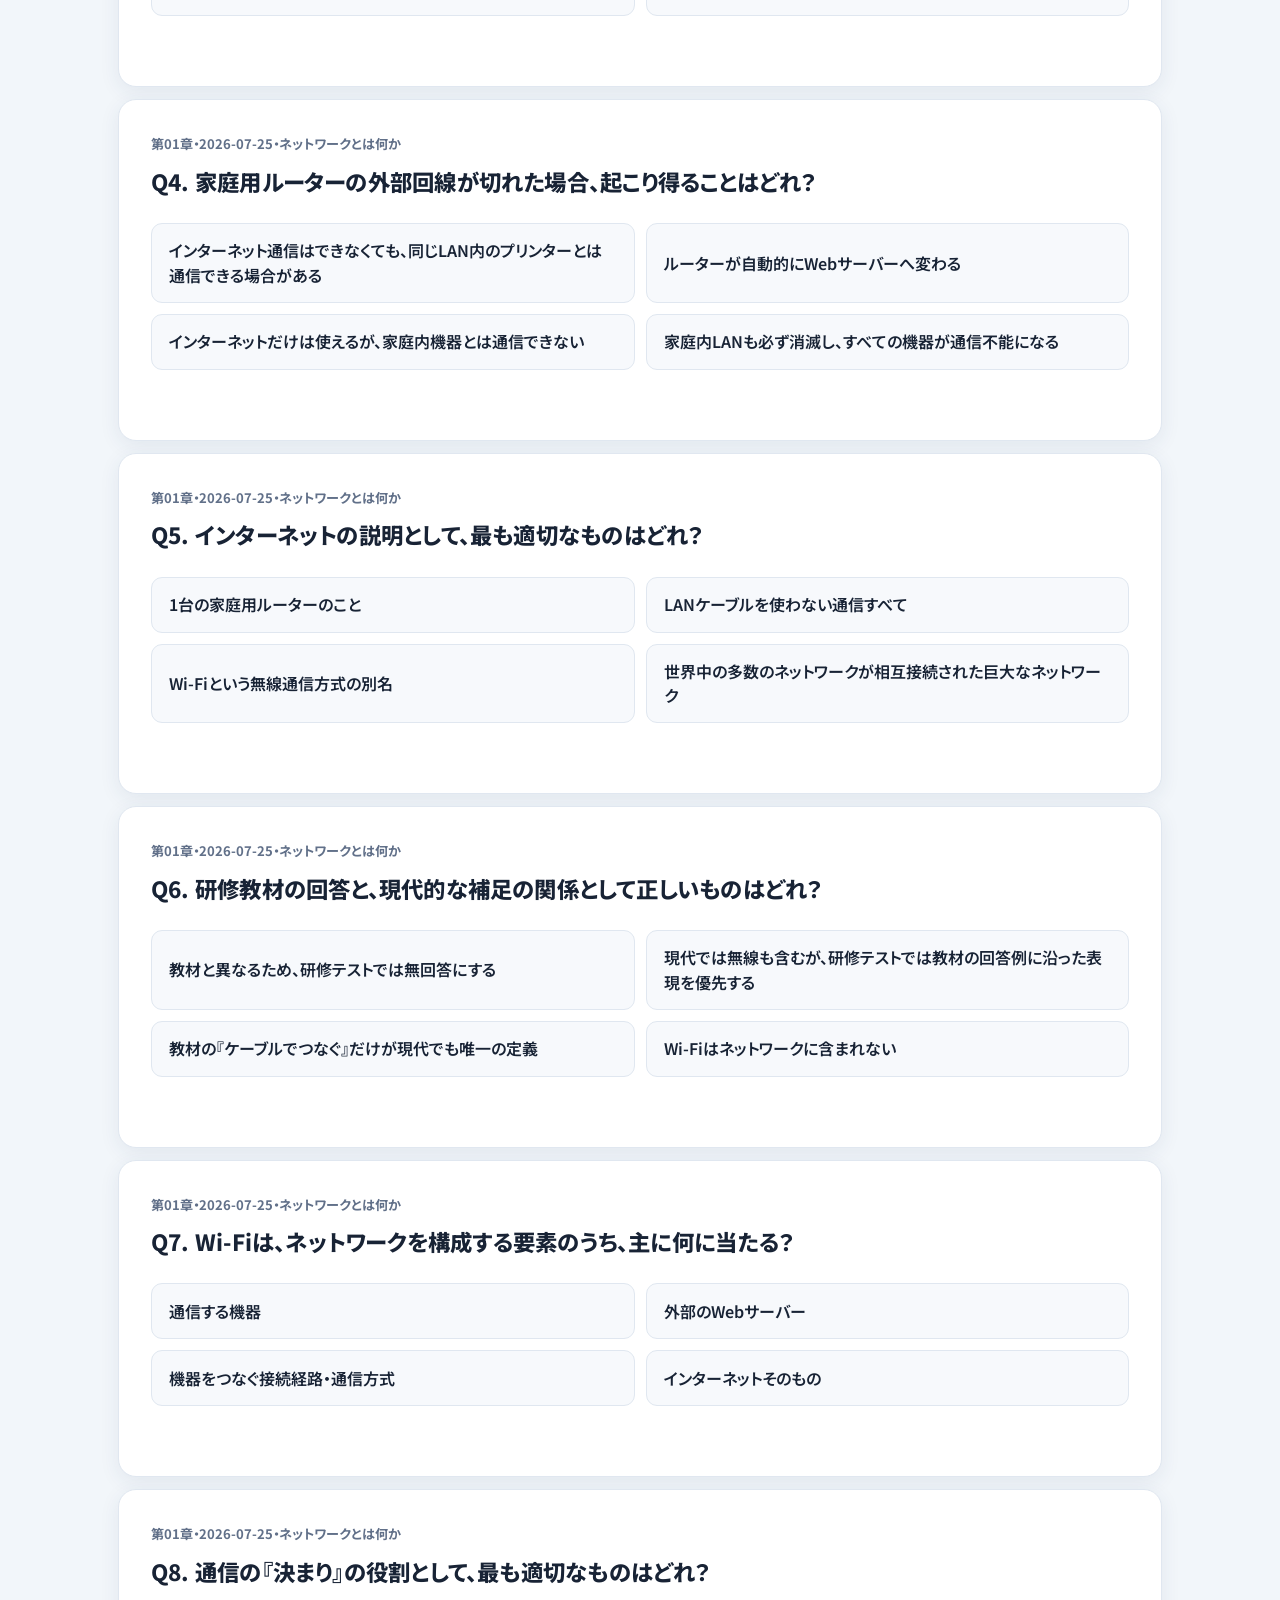
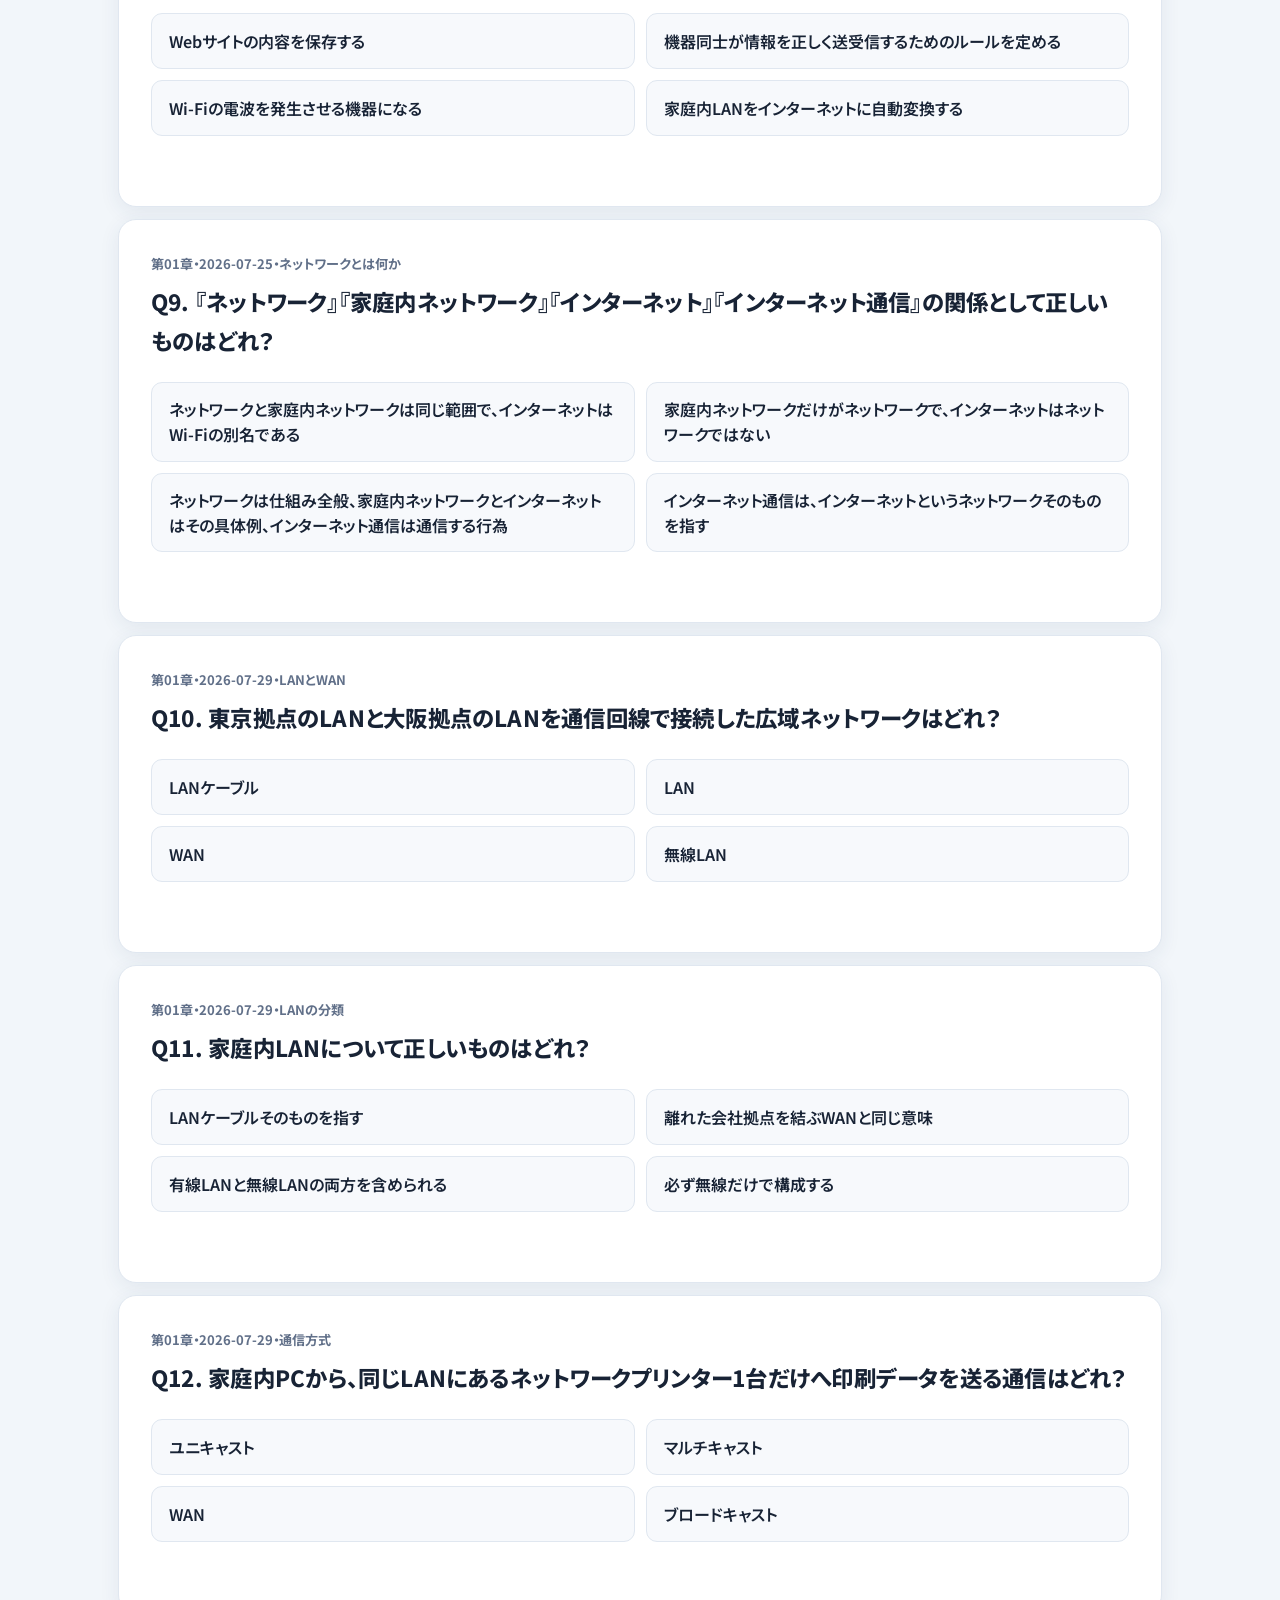
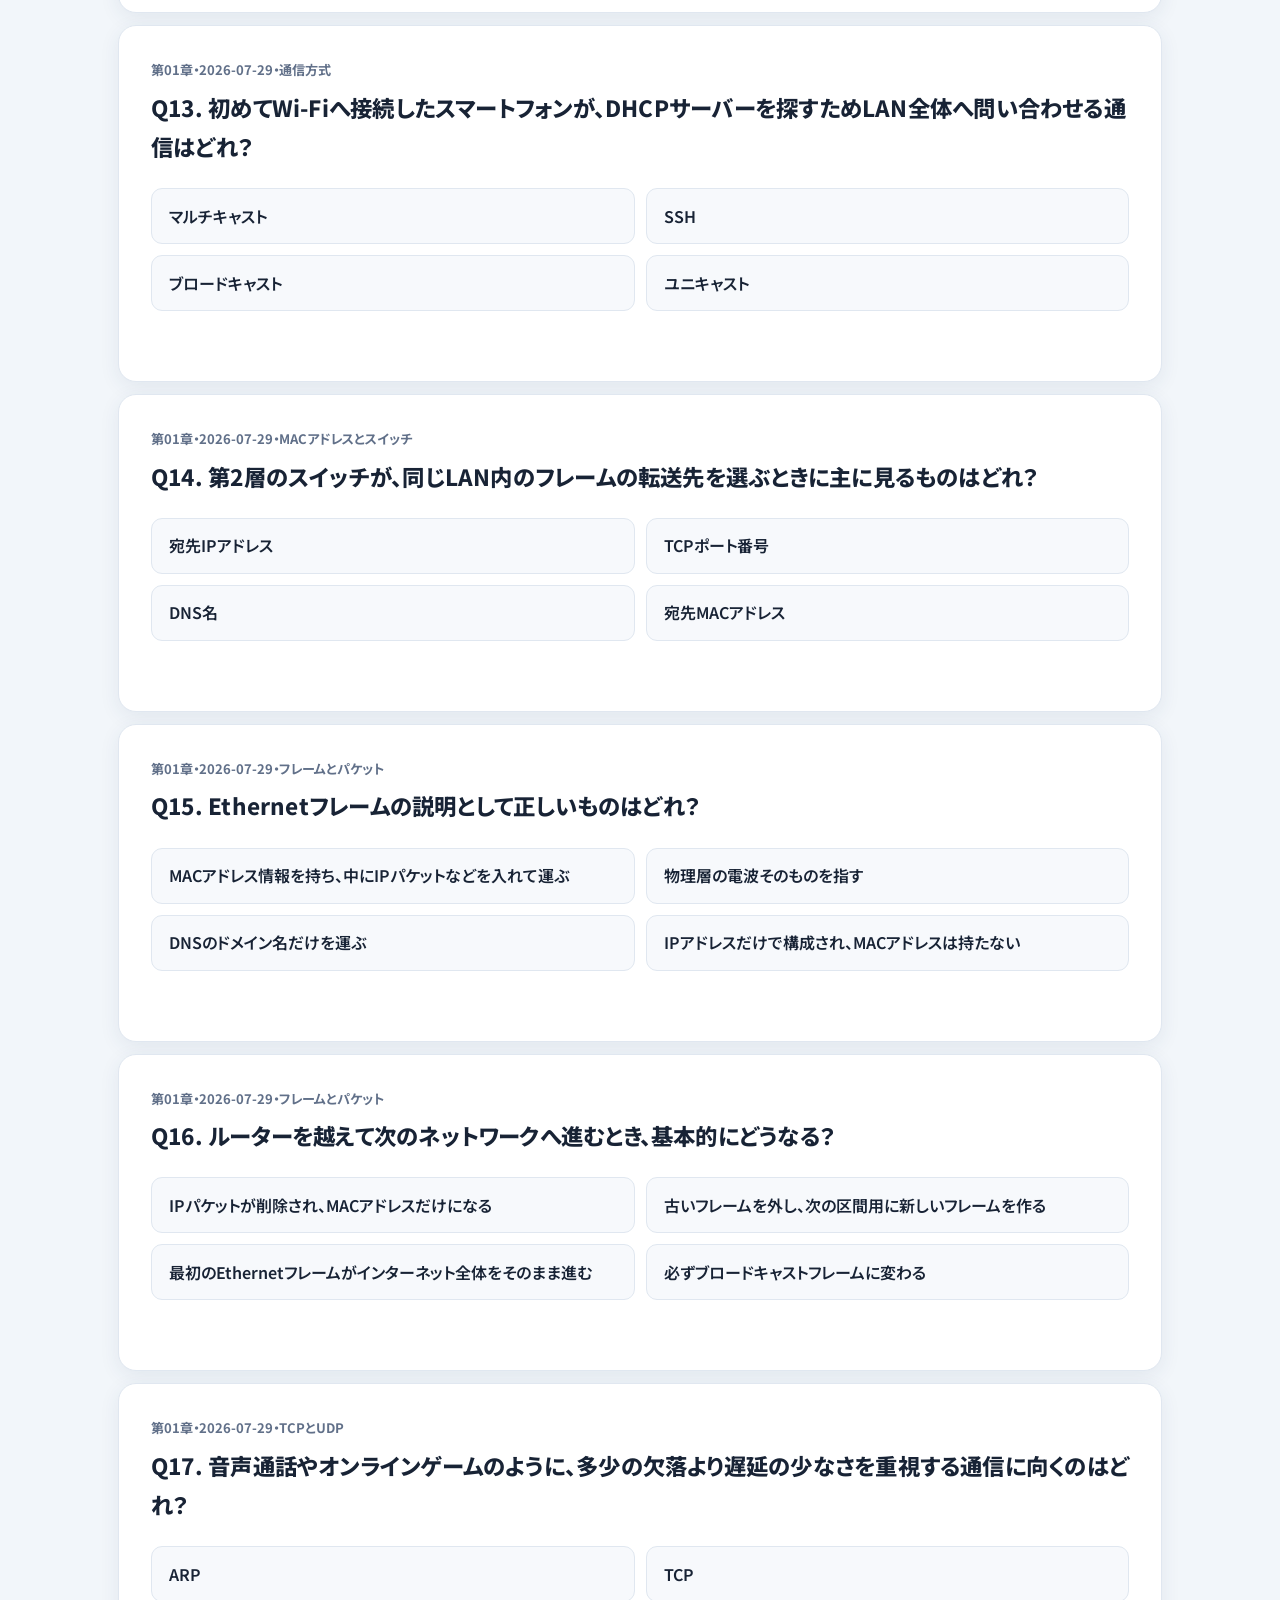
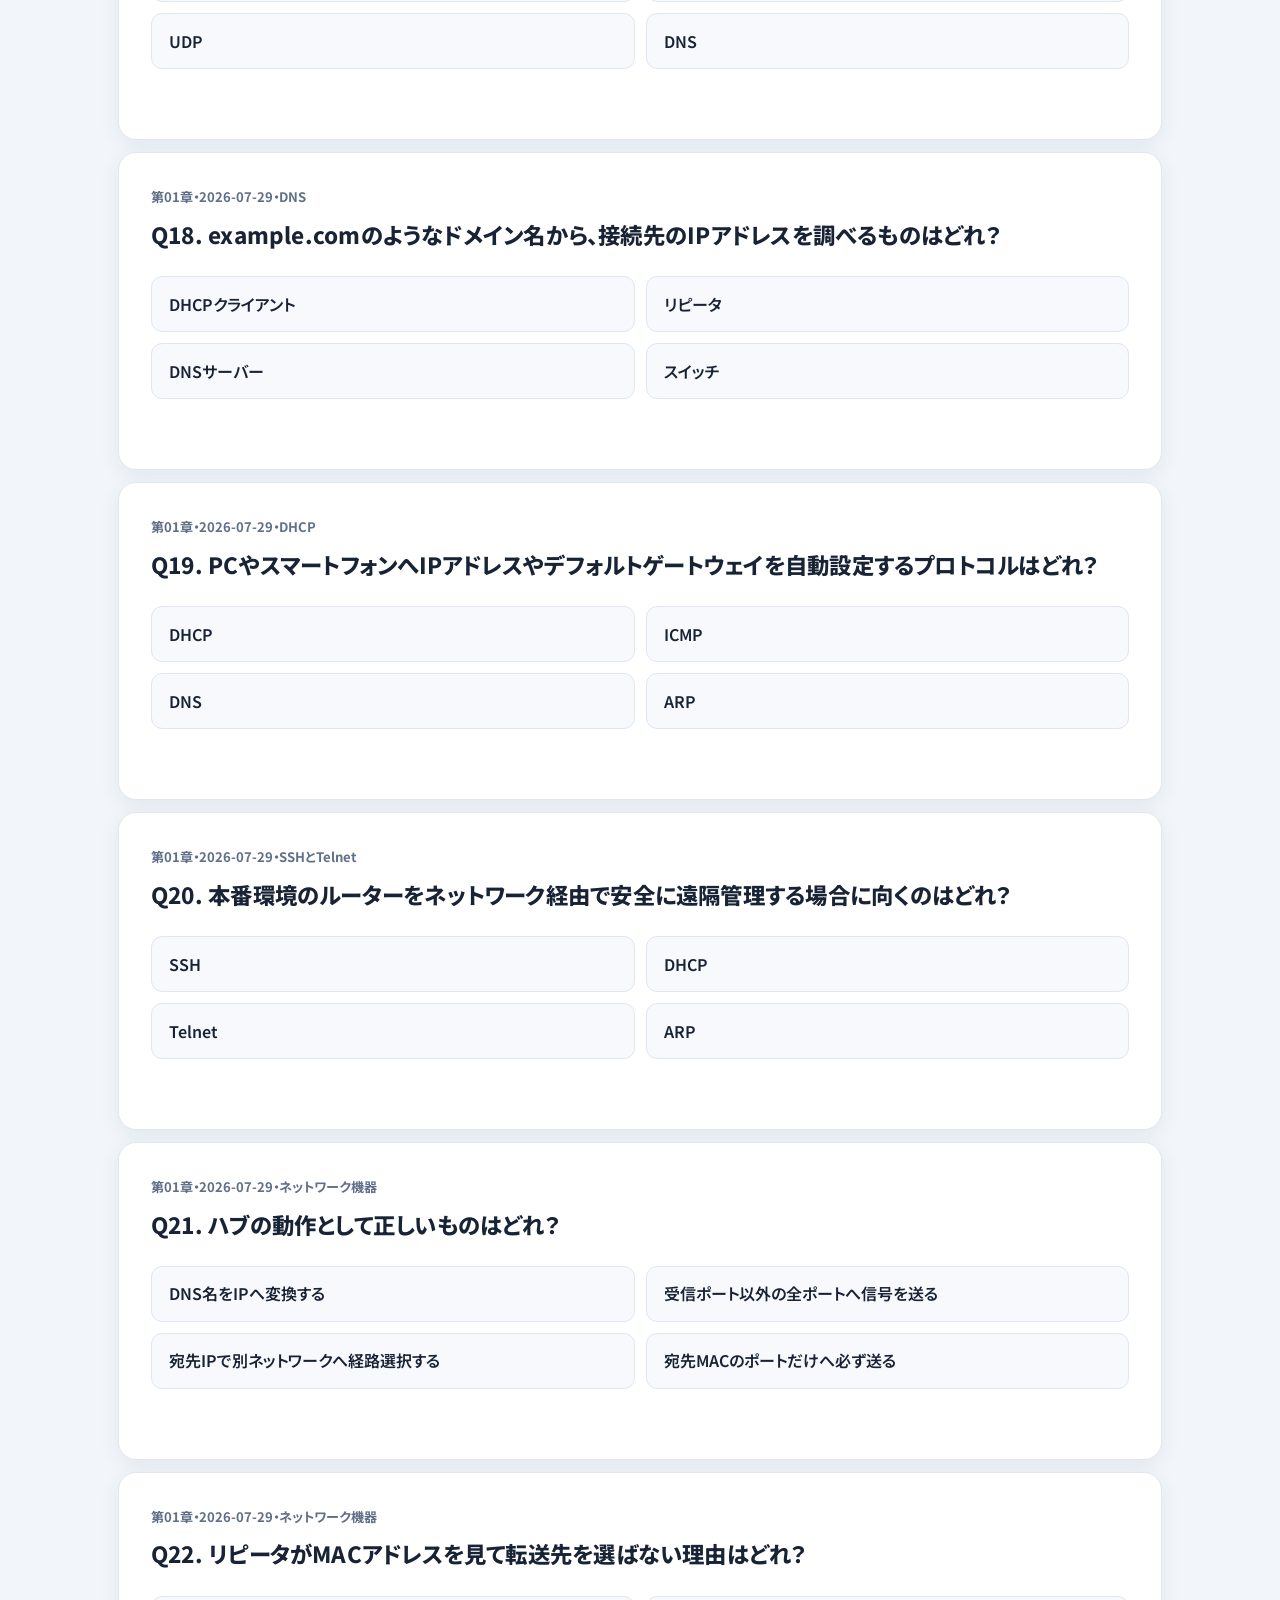
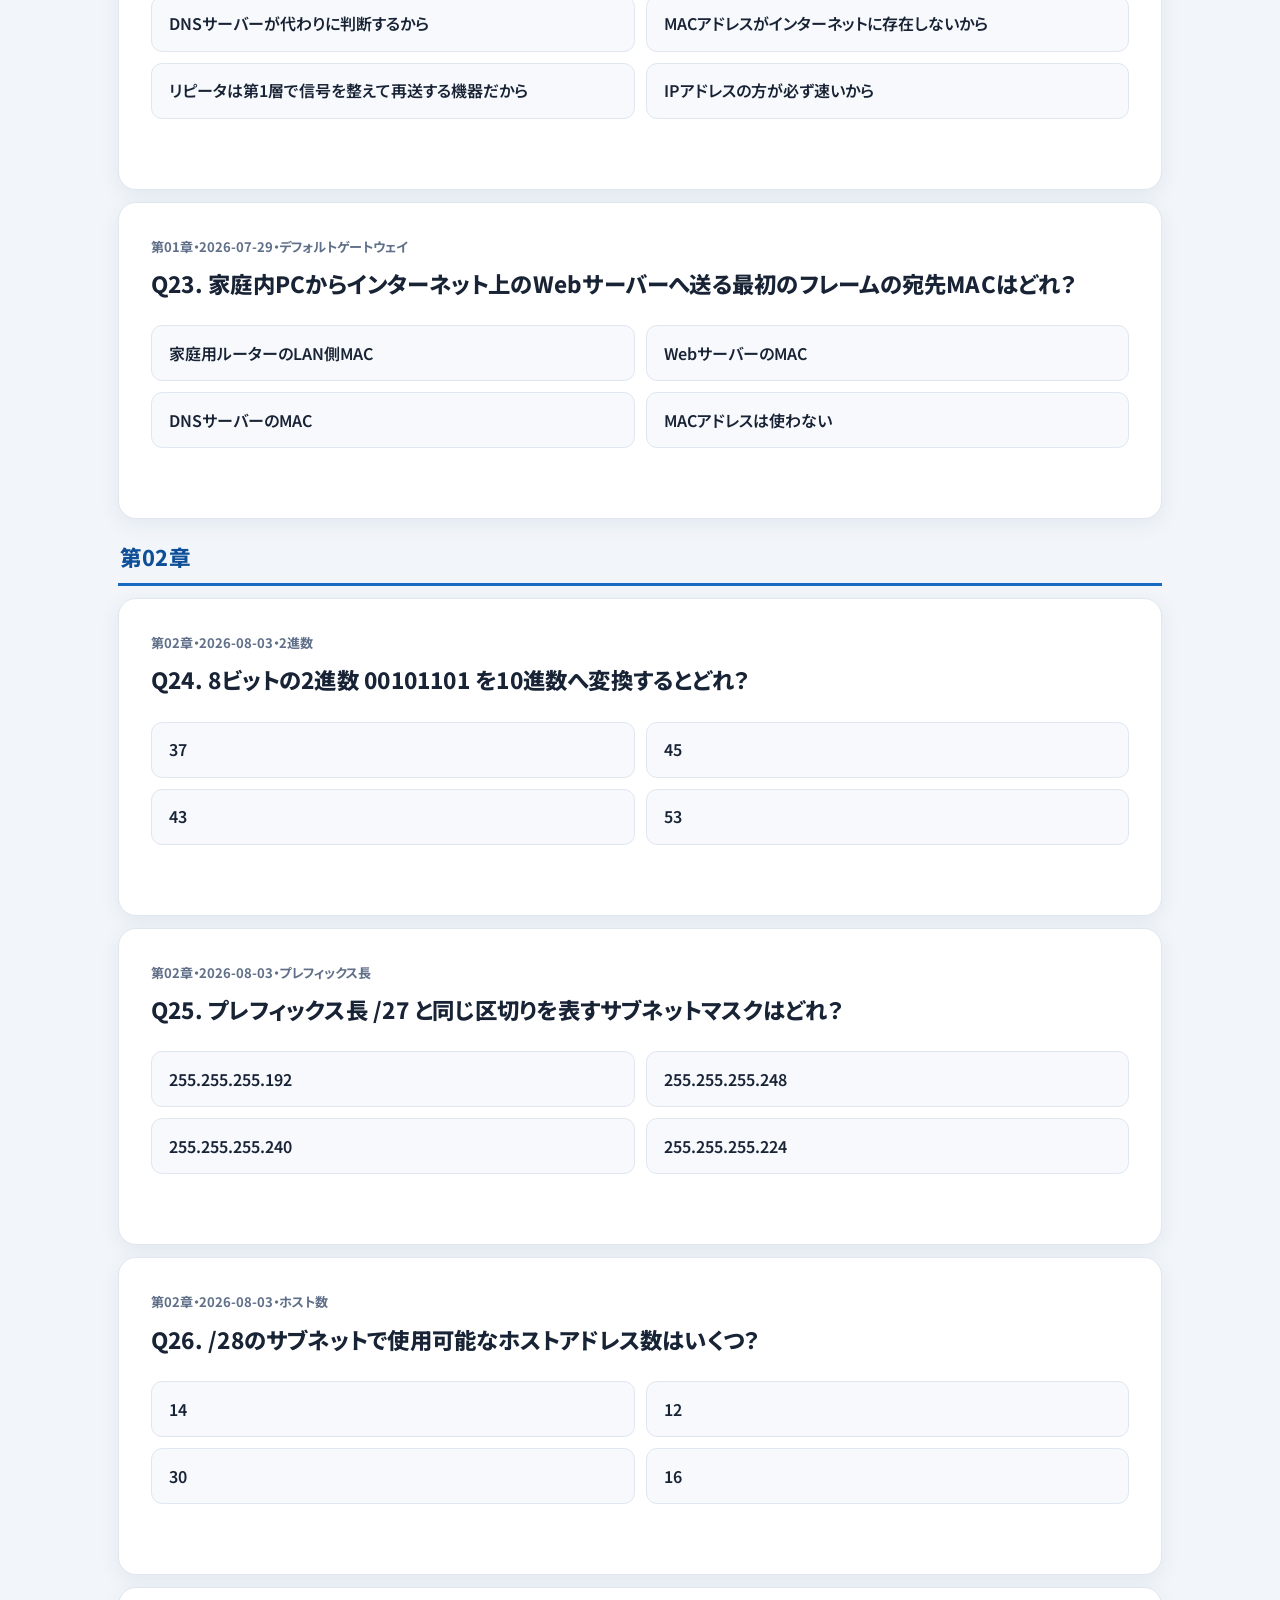
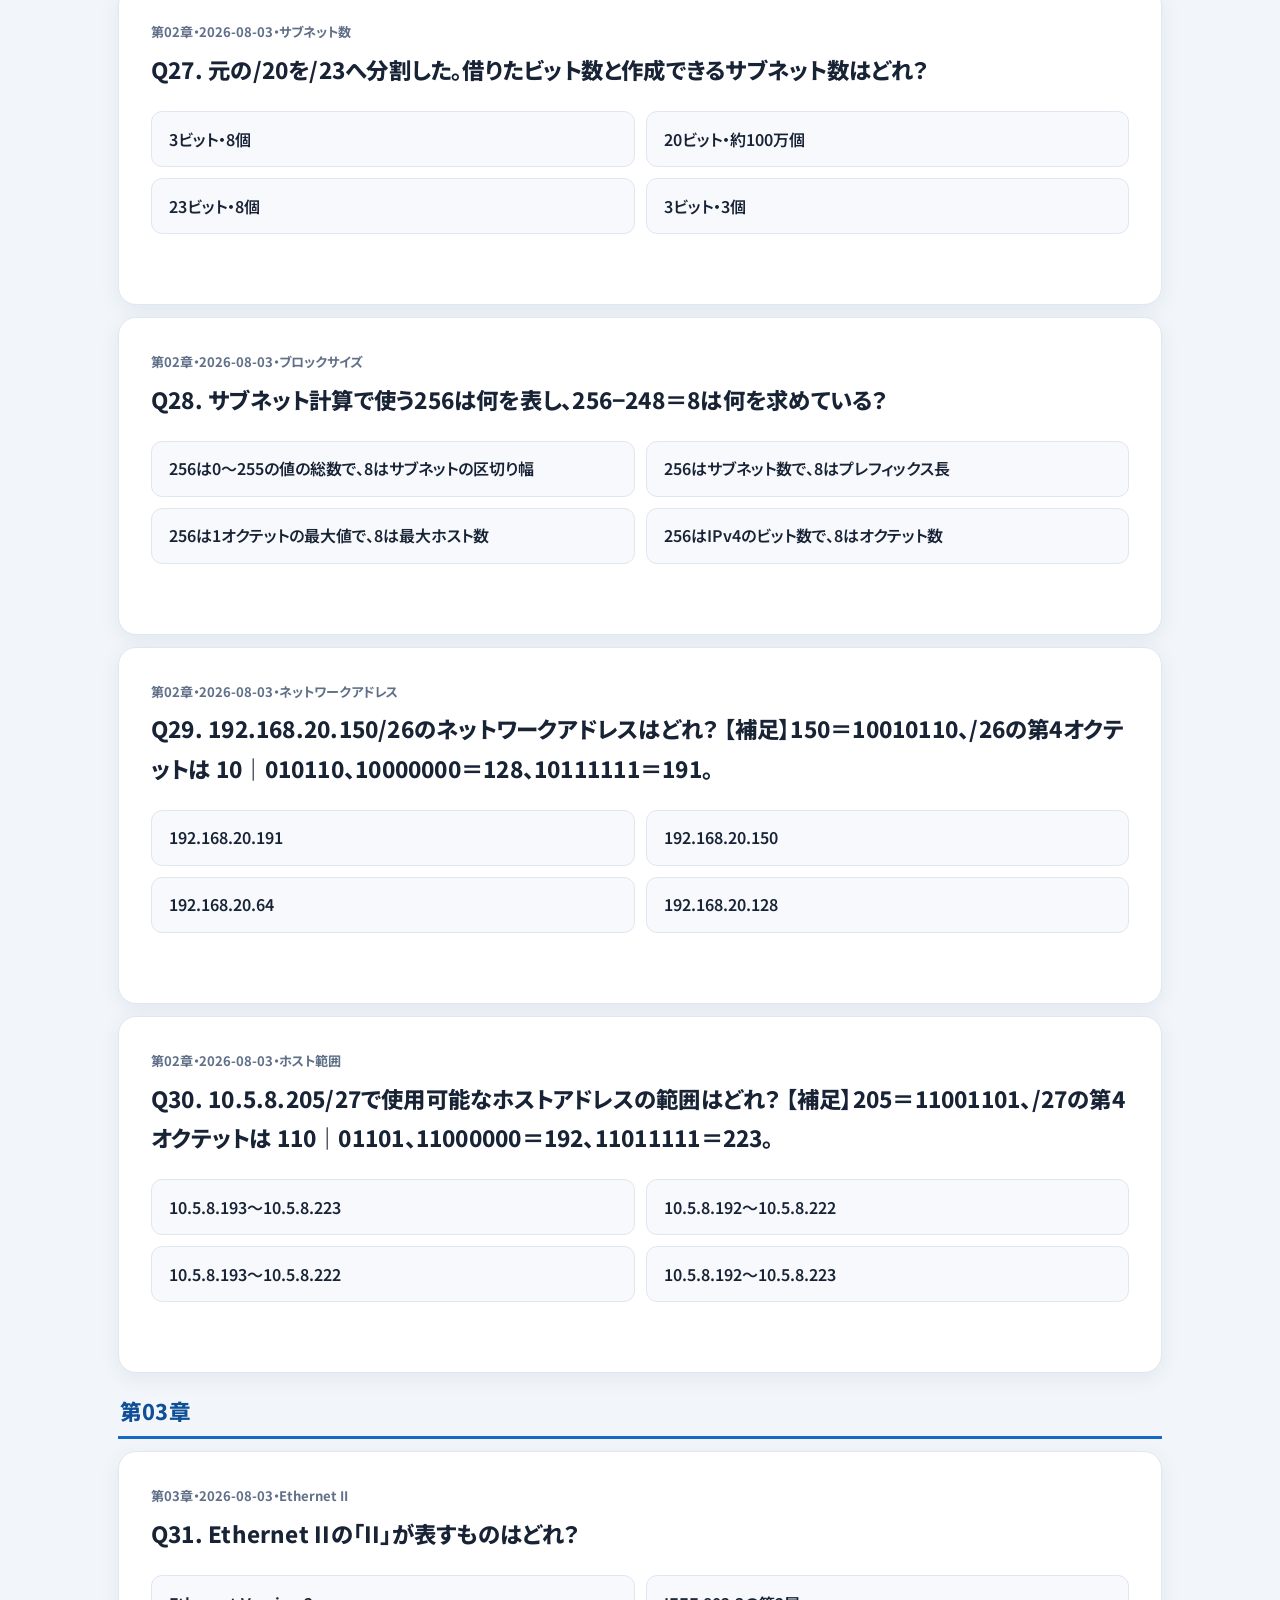
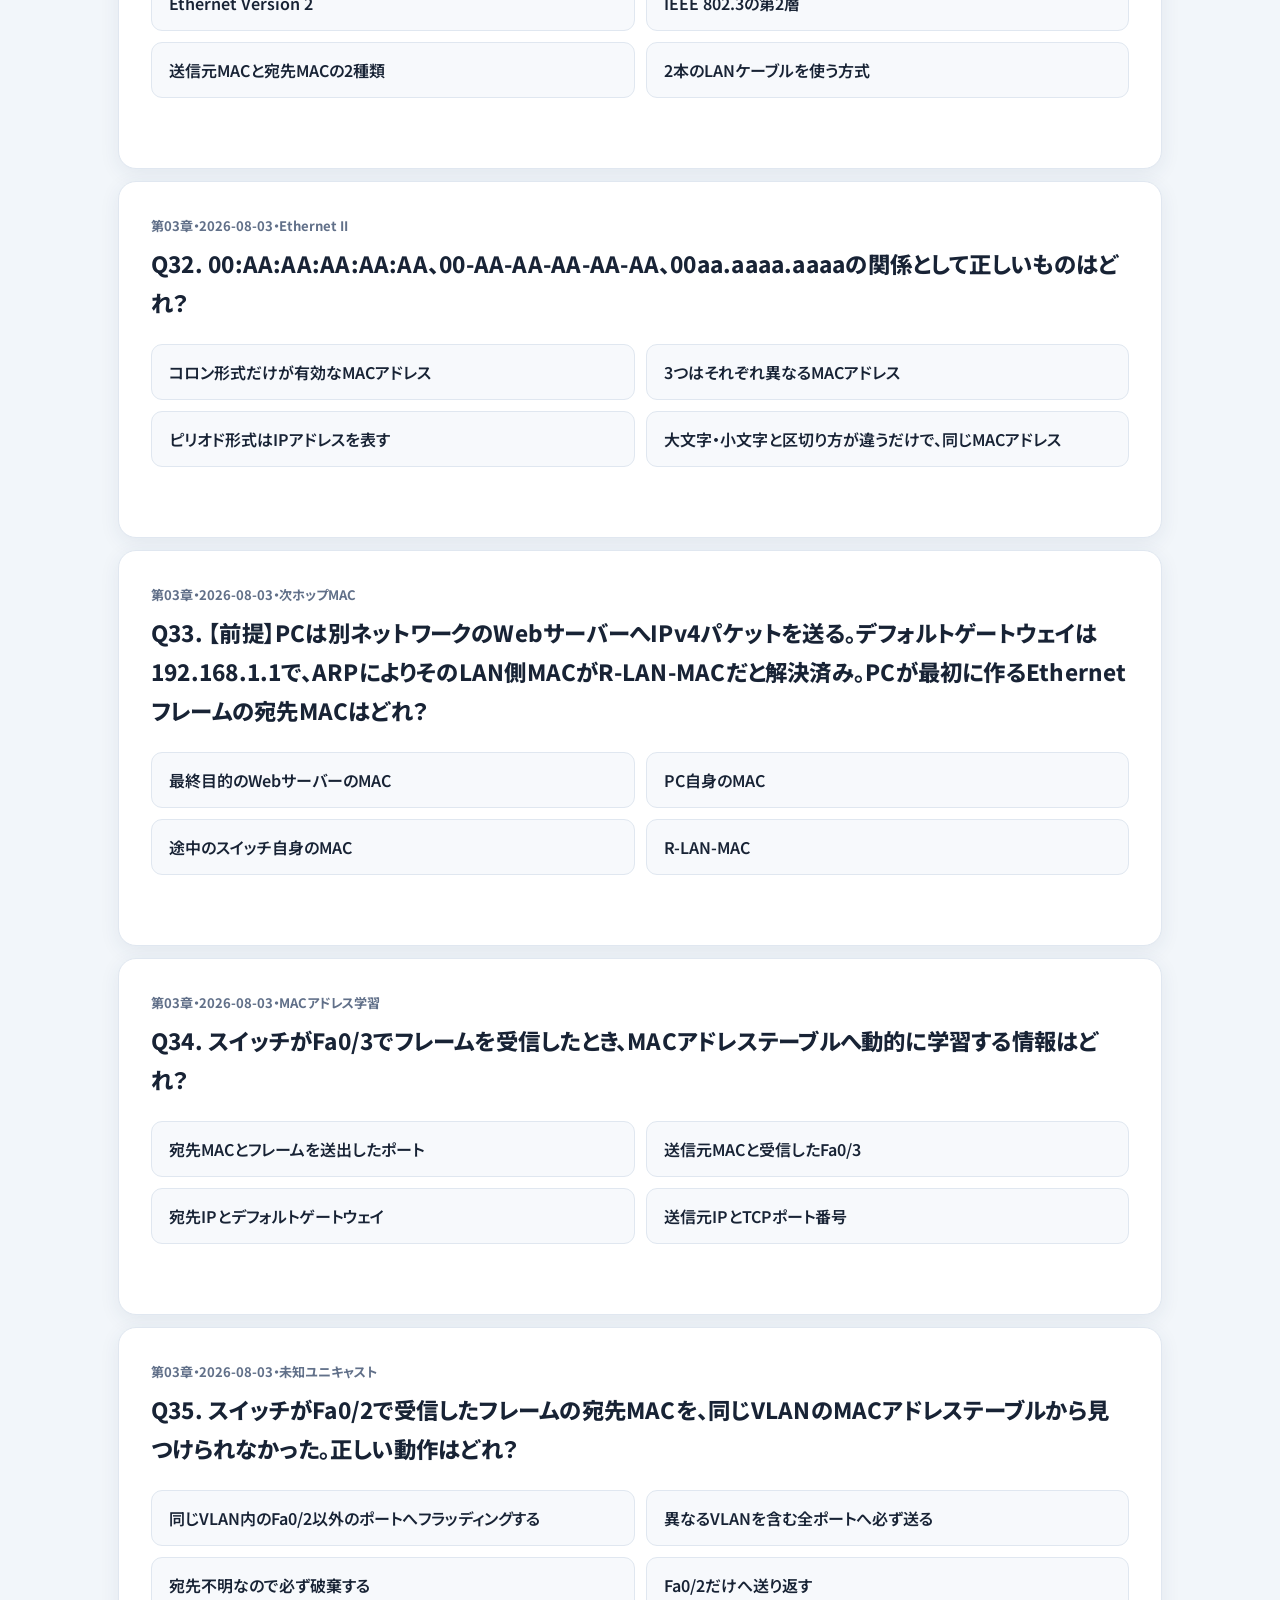
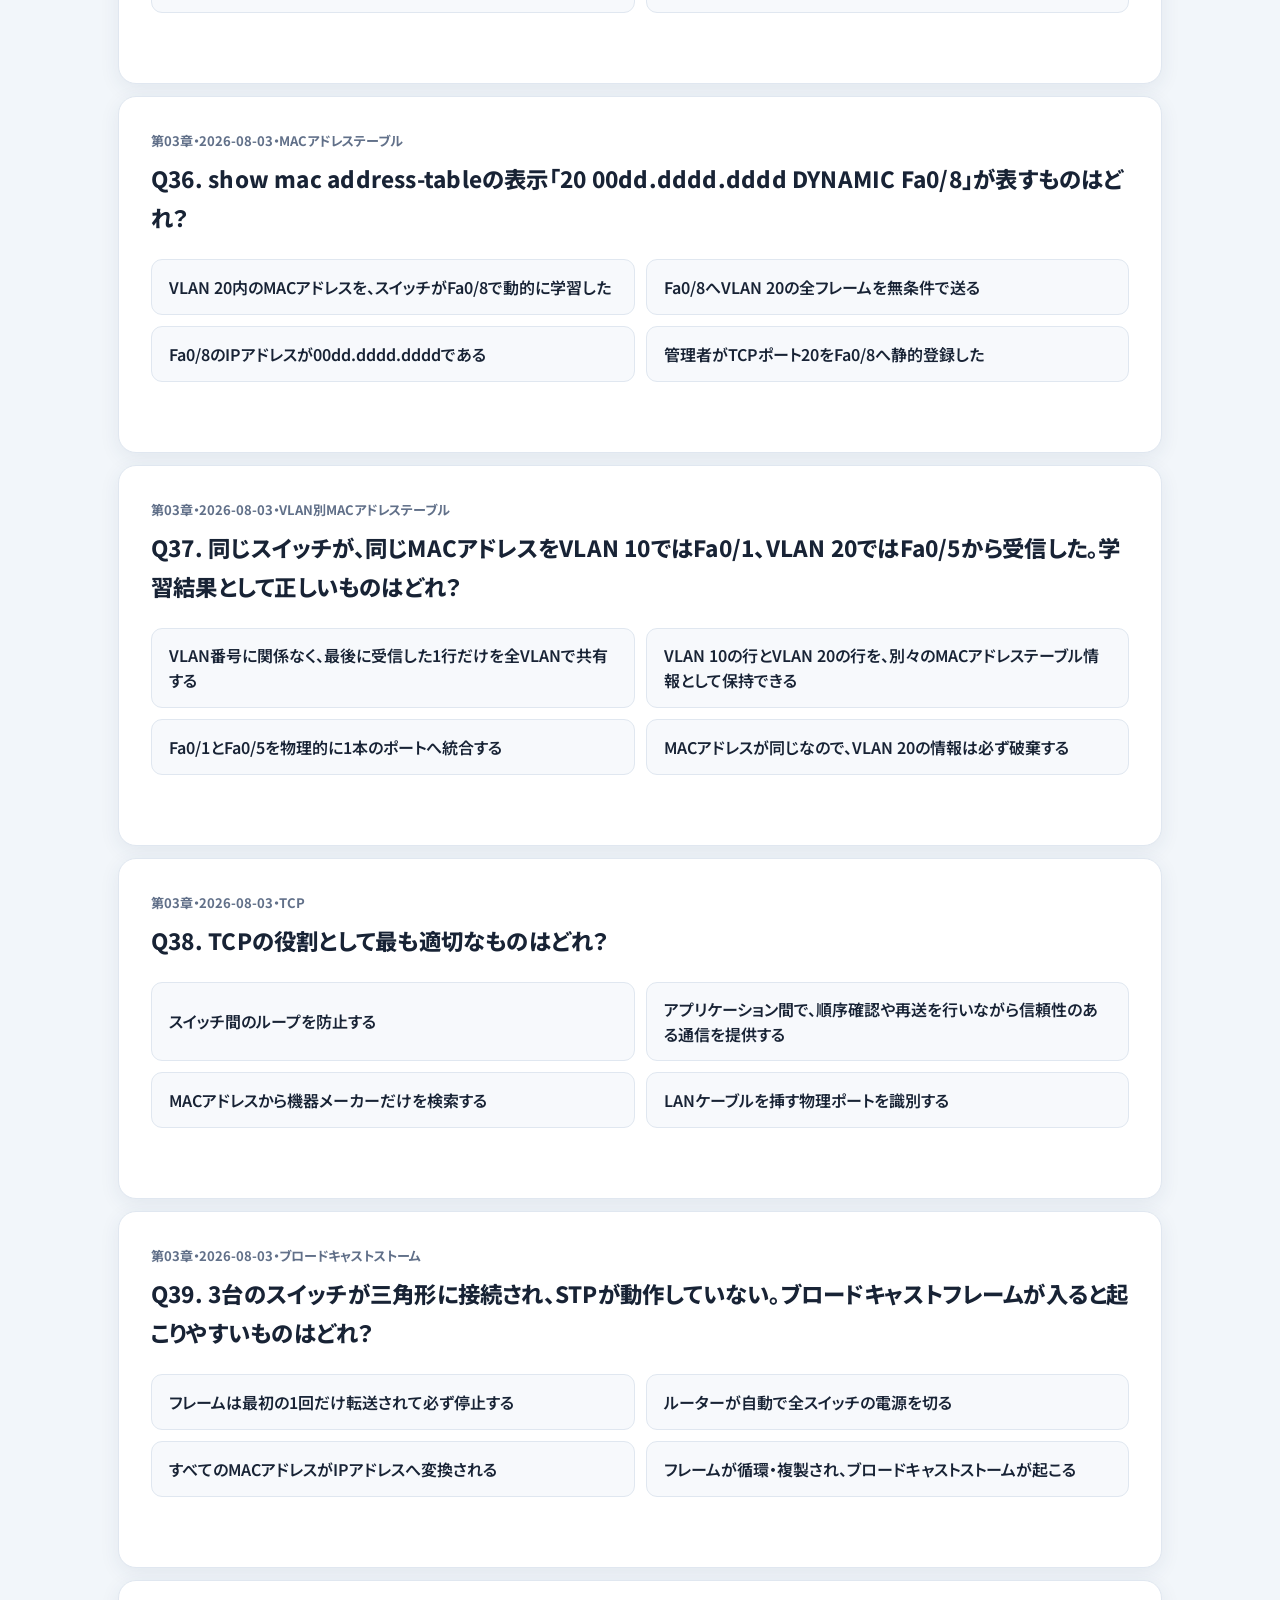
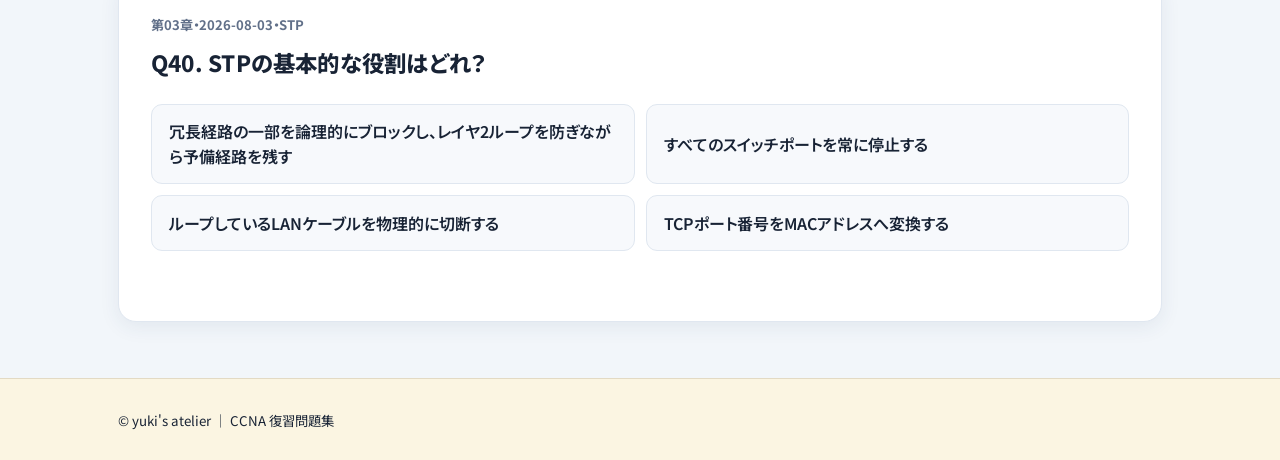
==== commit 4c47009d: "feat(ccna): refresh quiz cards and add dark mode" ====
--- a/ccna/index.html
+++ b/ccna/index.html
@@ -118,7 +118,7 @@
     }
   </style>
 </head>
-<body>
+<body class="ccna-page">
   <header class="site-header">
     <div class="container header-inner">
       <a class="brand" href="../index.html">
@@ -151,7 +151,12 @@
       <p class="section-lead">第01章のネットワーク基礎23問、第02章のIP計算・サブネット7問、第03章のレイヤ2基礎10問を収録。未学習の範囲は出題しません。</p>
 
       <div class="quiz-toolbar">
-        <p class="quiz-progress" id="quiz-progress" aria-live="polite"></p>
+        <div class="quiz-progress-summary">
+          <p class="quiz-progress" id="quiz-progress" aria-live="polite"></p>
+          <div class="quiz-progress-track" role="progressbar" aria-label="回答の進捗" aria-valuemin="0" aria-valuemax="100" aria-valuenow="0">
+            <span class="quiz-progress-fill" id="quiz-progress-fill"></span>
+          </div>
+        </div>
         <div class="quiz-actions">
           <label class="chapter-picker" for="chapter-filter">
             表示する章
--- a/css/style.css
+++ b/css/style.css
@@ -873,3 +873,178 @@
 @media (prefers-reduced-motion: reduce) {
   *, *::before, *::after { animation: none !important; transition: none !important; scroll-behavior: auto !important; }
 }
+
+/* ===== CCNA問題集：読みやすいカードUI ===== */
+.ccna-page {
+  --quiz-blue: #1769c2;
+  --quiz-blue-deep: #0f4f98;
+  --quiz-blue-soft: #eaf3ff;
+  --quiz-card: #ffffff;
+  --quiz-choice: #f7f9fc;
+  --quiz-choice-hover: #eef5ff;
+  --quiz-text: #182335;
+  --quiz-muted: #617089;
+  background: #f2f6fa;
+  color: var(--quiz-text);
+}
+.ccna-page::before { display: none; }
+.ccna-page .site-header {
+  background: var(--quiz-blue);
+  border-bottom: 0;
+  box-shadow: 0 3px 14px rgba(20, 63, 108, .18);
+}
+.ccna-page .brand,
+.ccna-page .nav-link,
+.ccna-page .theme-toggle { color: #fff; }
+.ccna-page .brand-mark-image { background: rgba(255,255,255,.16); border-color: rgba(255,255,255,.28); }
+.ccna-page .nav-link:hover,
+.ccna-page .theme-toggle:hover { background: rgba(255,255,255,.14); }
+.ccna-page .theme-toggle { border-color: rgba(255,255,255,.35); background: transparent; }
+.ccna-page main { padding-top: 42px; }
+.ccna-page .hero {
+  border: 0;
+  border-radius: 0;
+  padding: 18px 0 30px;
+  background: transparent;
+  box-shadow: none;
+}
+.ccna-page .hero-title {
+  color: var(--quiz-blue-deep);
+  font-family: var(--font-body);
+  font-size: clamp(2rem, 5vw, 3.1rem);
+  font-style: normal;
+  font-weight: 800;
+  letter-spacing: -.04em;
+}
+.ccna-page .hero-lead,
+.ccna-page .section-lead { color: var(--quiz-muted); }
+.ccna-page .home-section { margin-top: 20px; }
+.ccna-page .section-title {
+  color: var(--quiz-blue-deep);
+  font-family: var(--font-body);
+  font-size: 1.5rem;
+  font-weight: 800;
+}
+.ccna-page .section-title::after { background: rgba(23, 105, 194, .16); }
+.ccna-page .quiz-toolbar {
+  align-items: stretch;
+  margin: 24px 0 22px;
+  padding: 18px;
+  border: 0;
+  border-radius: 18px;
+  background: var(--quiz-card);
+  box-shadow: 0 4px 18px rgba(38, 68, 103, .08);
+}
+.ccna-page .quiz-progress-summary { flex: 1 1 280px; display: grid; align-content: center; gap: 10px; }
+.ccna-page .quiz-progress { color: var(--quiz-muted); font-size: .9rem; font-weight: 700; }
+.ccna-page .quiz-progress-track { height: 10px; overflow: hidden; border-radius: 999px; background: #e2e8f0; }
+.ccna-page .quiz-progress-fill { display: block; height: 100%; width: 0; border-radius: inherit; background: linear-gradient(90deg, var(--quiz-blue), #56a2ed); transition: width .2s ease; }
+.ccna-page .quiz-action {
+  border-color: #d6deea;
+  border-radius: 10px;
+  background: var(--quiz-choice);
+  color: var(--quiz-text);
+  font-weight: 700;
+}
+.ccna-page .quiz-action:hover { border-color: var(--quiz-blue); color: var(--quiz-blue-deep); }
+.ccna-page .question-list { gap: 22px; }
+.ccna-page .chapter-section { gap: 12px; }
+.ccna-page .chapter-heading {
+  padding: 0 2px 10px;
+  border-bottom: 3px solid var(--quiz-blue);
+  color: var(--quiz-blue-deep);
+  font-family: var(--font-body);
+  font-size: 1.35rem;
+  font-weight: 800;
+}
+.ccna-page .quiz-card {
+  padding: clamp(20px, 4vw, 32px);
+  border: 1px solid #e0e7f0;
+  border-radius: 18px;
+  background: var(--quiz-card);
+  box-shadow: 0 5px 20px rgba(38, 68, 103, .08);
+}
+.ccna-page .quiz-meta { color: var(--quiz-muted); font-size: .82rem; font-weight: 700; }
+.ccna-page .quiz-question {
+  margin-bottom: 22px;
+  color: var(--quiz-text);
+  font-family: var(--font-body);
+  font-size: clamp(1.15rem, 2vw, 1.4rem);
+  font-weight: 800;
+  line-height: 1.75;
+}
+.ccna-page .quiz-choices { gap: 11px; }
+.ccna-page .quiz-choice {
+  min-height: 56px;
+  padding: 14px 17px;
+  border: 1px solid #e0e7f0;
+  border-radius: 11px;
+  background: var(--quiz-choice);
+  color: var(--quiz-text);
+  font-size: 1rem;
+  font-weight: 600;
+  line-height: 1.55;
+}
+.ccna-page .quiz-choice:hover:not(:disabled) { border-color: var(--quiz-blue); background: var(--quiz-choice-hover); transform: translateY(-1px); }
+.ccna-page .quiz-choice.correct { border: 2px solid #218744; background: #e7f7eb; color: #155b2c; }
+.ccna-page .quiz-choice.wrong { border: 2px solid #d54855; background: #fff0f1; color: #8f2632; }
+.ccna-page .quiz-result { font-size: 1rem; }
+.ccna-page .quiz-result.is-correct { color: #16733a; }
+.ccna-page .quiz-result.is-wrong { color: #b02735; }
+.ccna-page .quiz-explanation {
+  margin-top: 16px;
+  padding: 16px 18px;
+  border: 1px solid #cfe0f3;
+  border-left: 5px solid var(--quiz-blue);
+  border-radius: 10px;
+  background: var(--quiz-blue-soft);
+  color: var(--quiz-text);
+}
+.ccna-page .review-empty { border-color: #b8cbe1; background: var(--quiz-card); }
+
+@media (prefers-color-scheme: dark) {
+  :root:not([data-theme="light"]) .ccna-page {
+    --quiz-blue: #4d9bea;
+    --quiz-blue-deep: #86bdf5;
+    --quiz-blue-soft: #1d3047;
+    --quiz-card: #202b39;
+    --quiz-choice: #18222e;
+    --quiz-choice-hover: #243b55;
+    --quiz-text: #edf4fb;
+    --quiz-muted: #a9bacd;
+    background: #111923;
+  }
+  :root:not([data-theme="light"]) .ccna-page .quiz-choice.correct { background: #173a27; color: #b9f0c7; border-color: #57bd78; }
+  :root:not([data-theme="light"]) .ccna-page .quiz-choice.wrong { background: #42232a; color: #ffc1c7; border-color: #ee6874; }
+  :root:not([data-theme="light"]) .ccna-page .quiz-progress-track { background: #344252; }
+  :root:not([data-theme="light"]) .ccna-page .quiz-action,
+  :root:not([data-theme="light"]) .ccna-page .quiz-choice { border-color: #3d4b5c; }
+  :root:not([data-theme="light"]) .ccna-page .quiz-card,
+  :root:not([data-theme="light"]) .ccna-page .quiz-toolbar { box-shadow: 0 5px 22px rgba(0,0,0,.24); }
+}
+:root[data-theme="dark"] .ccna-page {
+  --quiz-blue: #4d9bea;
+  --quiz-blue-deep: #86bdf5;
+  --quiz-blue-soft: #1d3047;
+  --quiz-card: #202b39;
+  --quiz-choice: #18222e;
+  --quiz-choice-hover: #243b55;
+  --quiz-text: #edf4fb;
+  --quiz-muted: #a9bacd;
+  background: #111923;
+}
+:root[data-theme="dark"] .ccna-page .quiz-choice.correct { background: #173a27; color: #b9f0c7; border-color: #57bd78; }
+:root[data-theme="dark"] .ccna-page .quiz-choice.wrong { background: #42232a; color: #ffc1c7; border-color: #ee6874; }
+:root[data-theme="dark"] .ccna-page .quiz-progress-track { background: #344252; }
+:root[data-theme="dark"] .ccna-page .quiz-action,
+:root[data-theme="dark"] .ccna-page .quiz-choice { border-color: #3d4b5c; }
+:root[data-theme="dark"] .ccna-page .quiz-card,
+:root[data-theme="dark"] .ccna-page .quiz-toolbar { box-shadow: 0 5px 22px rgba(0,0,0,.24); }
+
+@media (max-width: 600px) {
+  .ccna-page main { padding-top: 24px; }
+  .ccna-page .hero { padding-bottom: 22px; }
+  .ccna-page .quiz-toolbar { padding: 16px; }
+  .ccna-page .quiz-actions { gap: 10px; }
+  .ccna-page .quiz-choice { min-height: 58px; }
+}
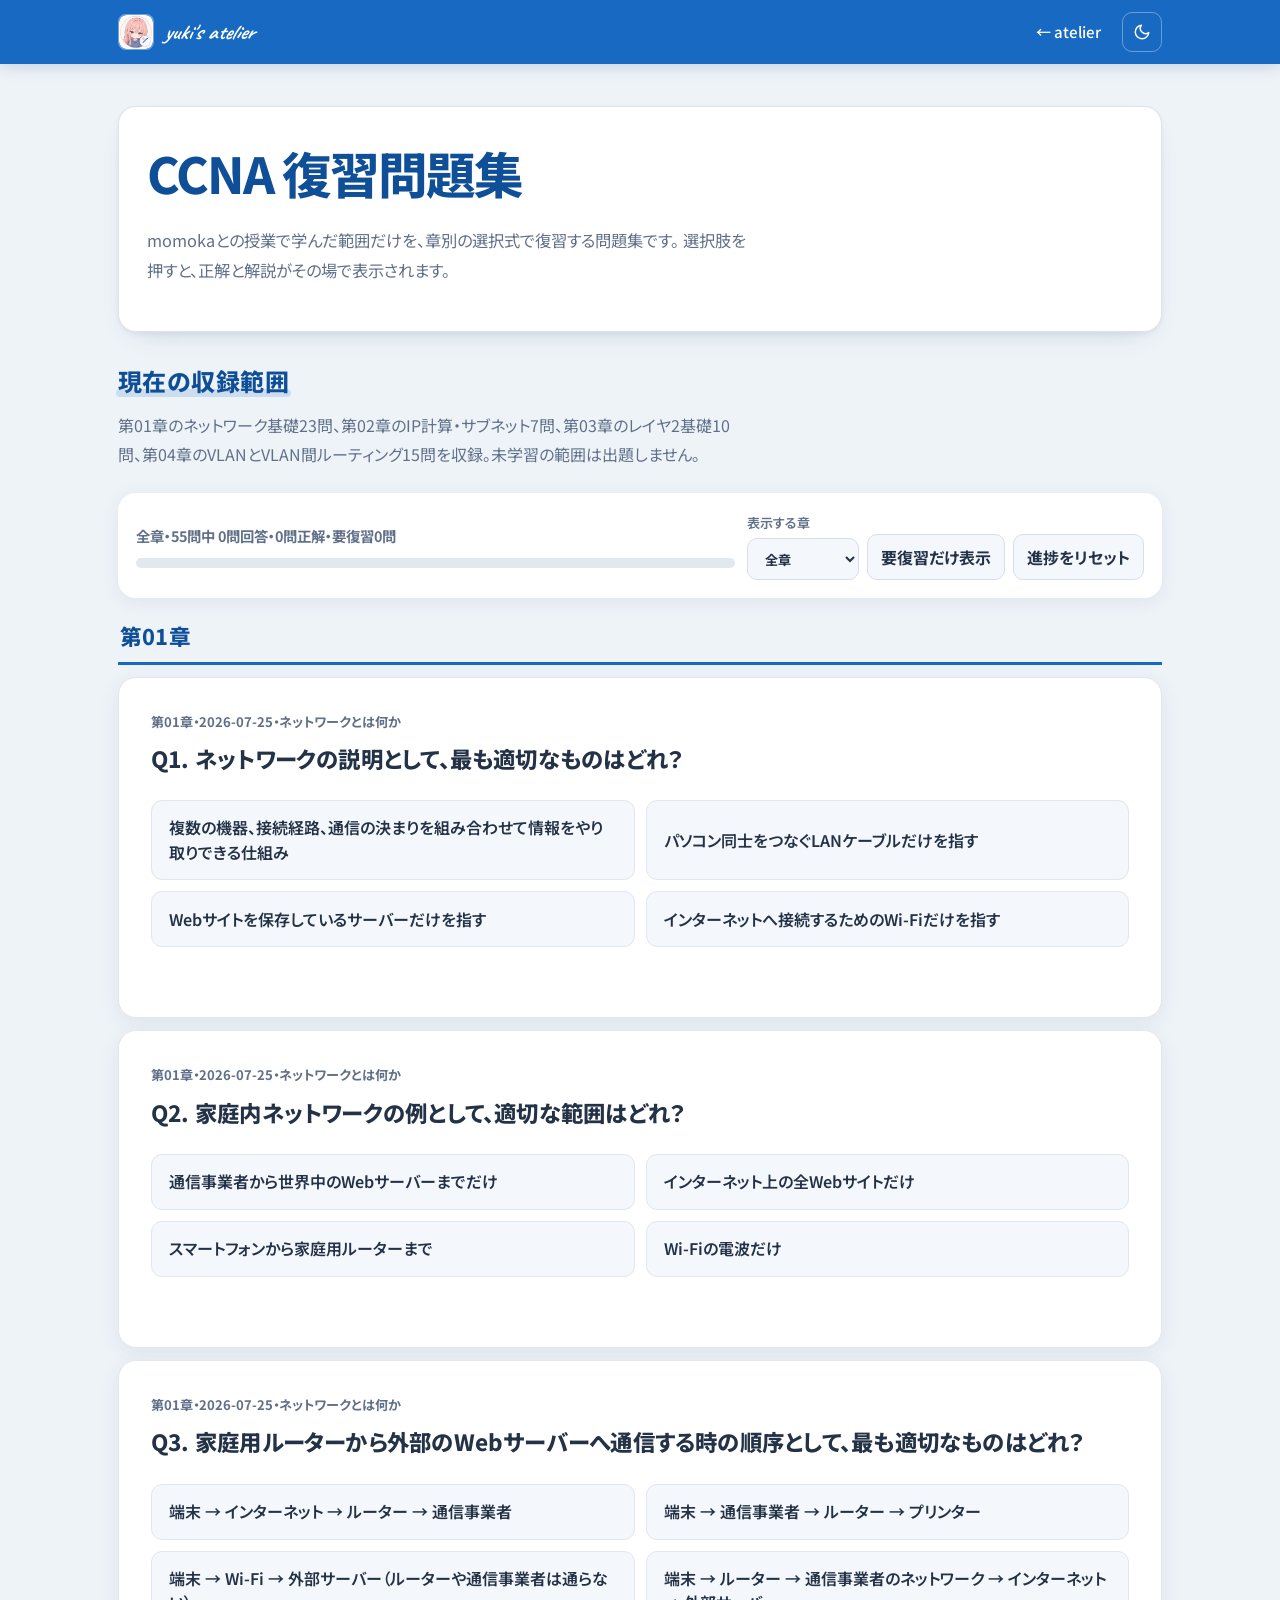
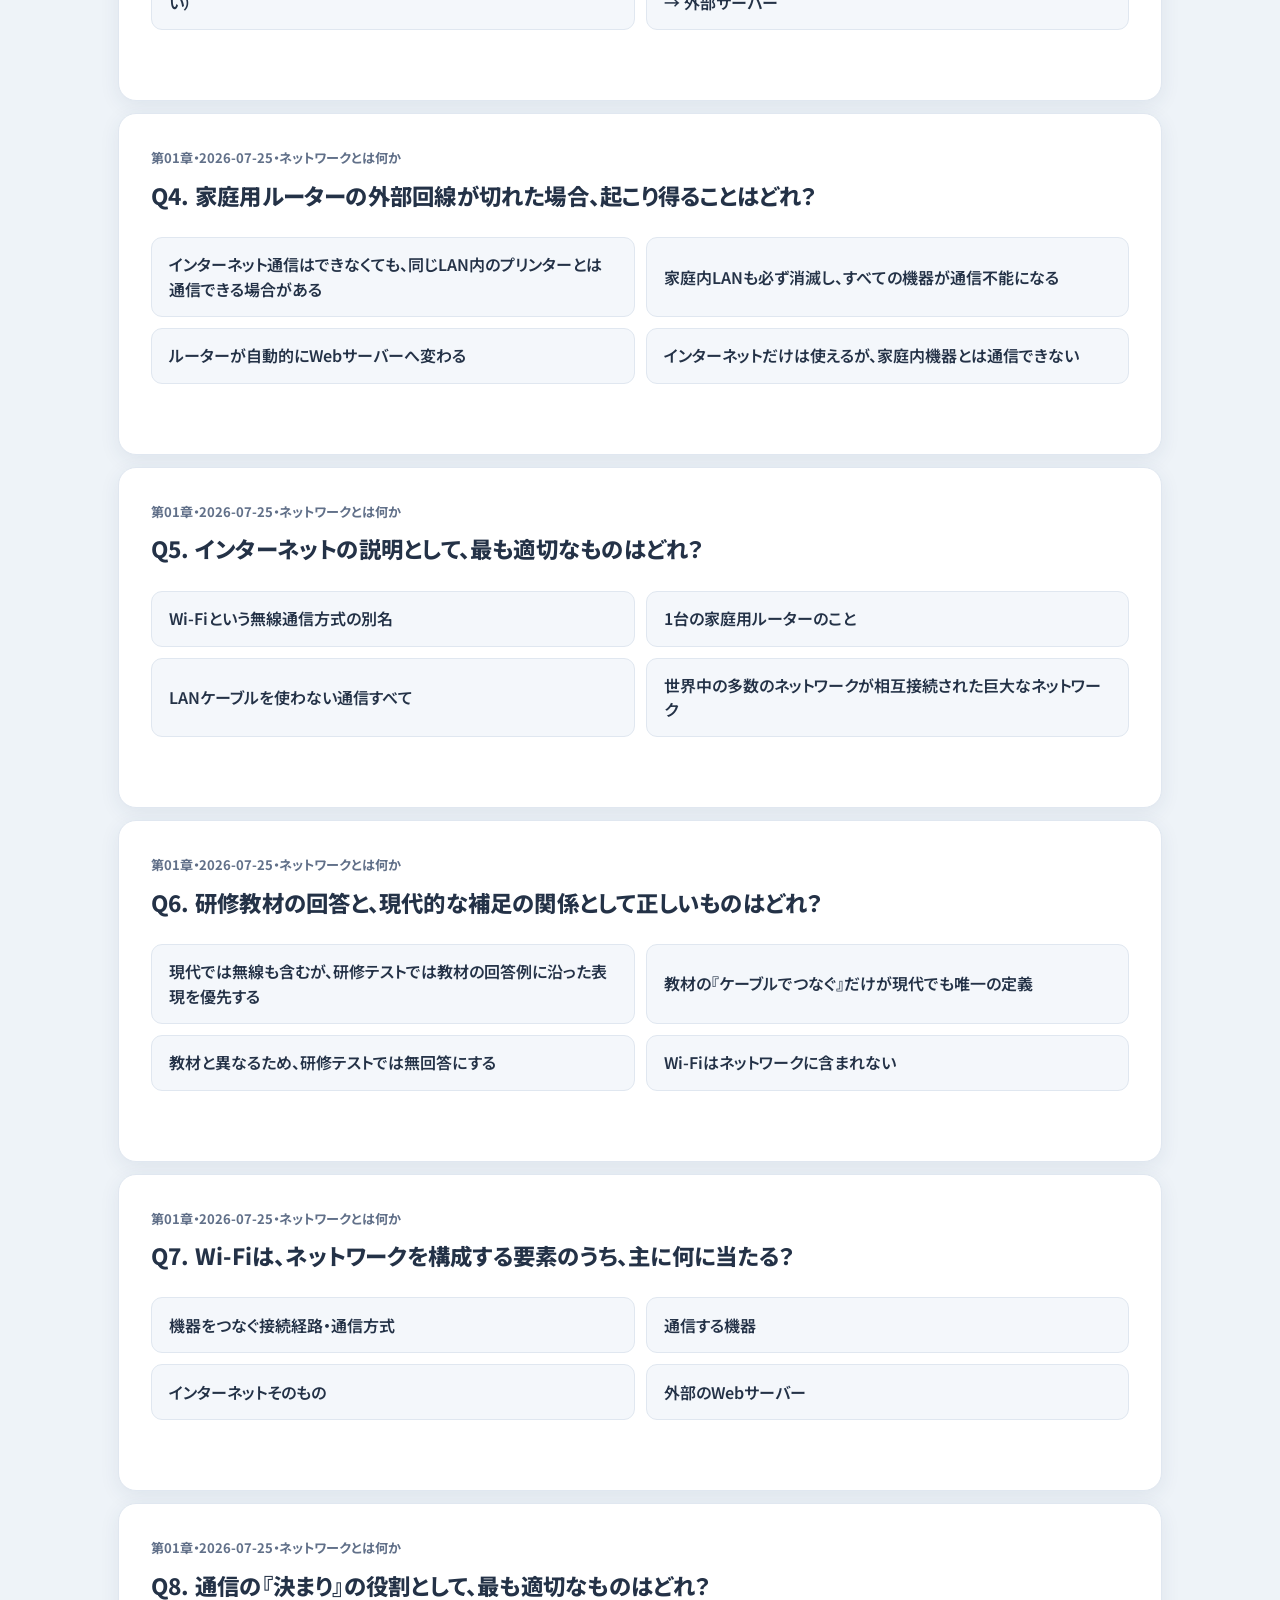
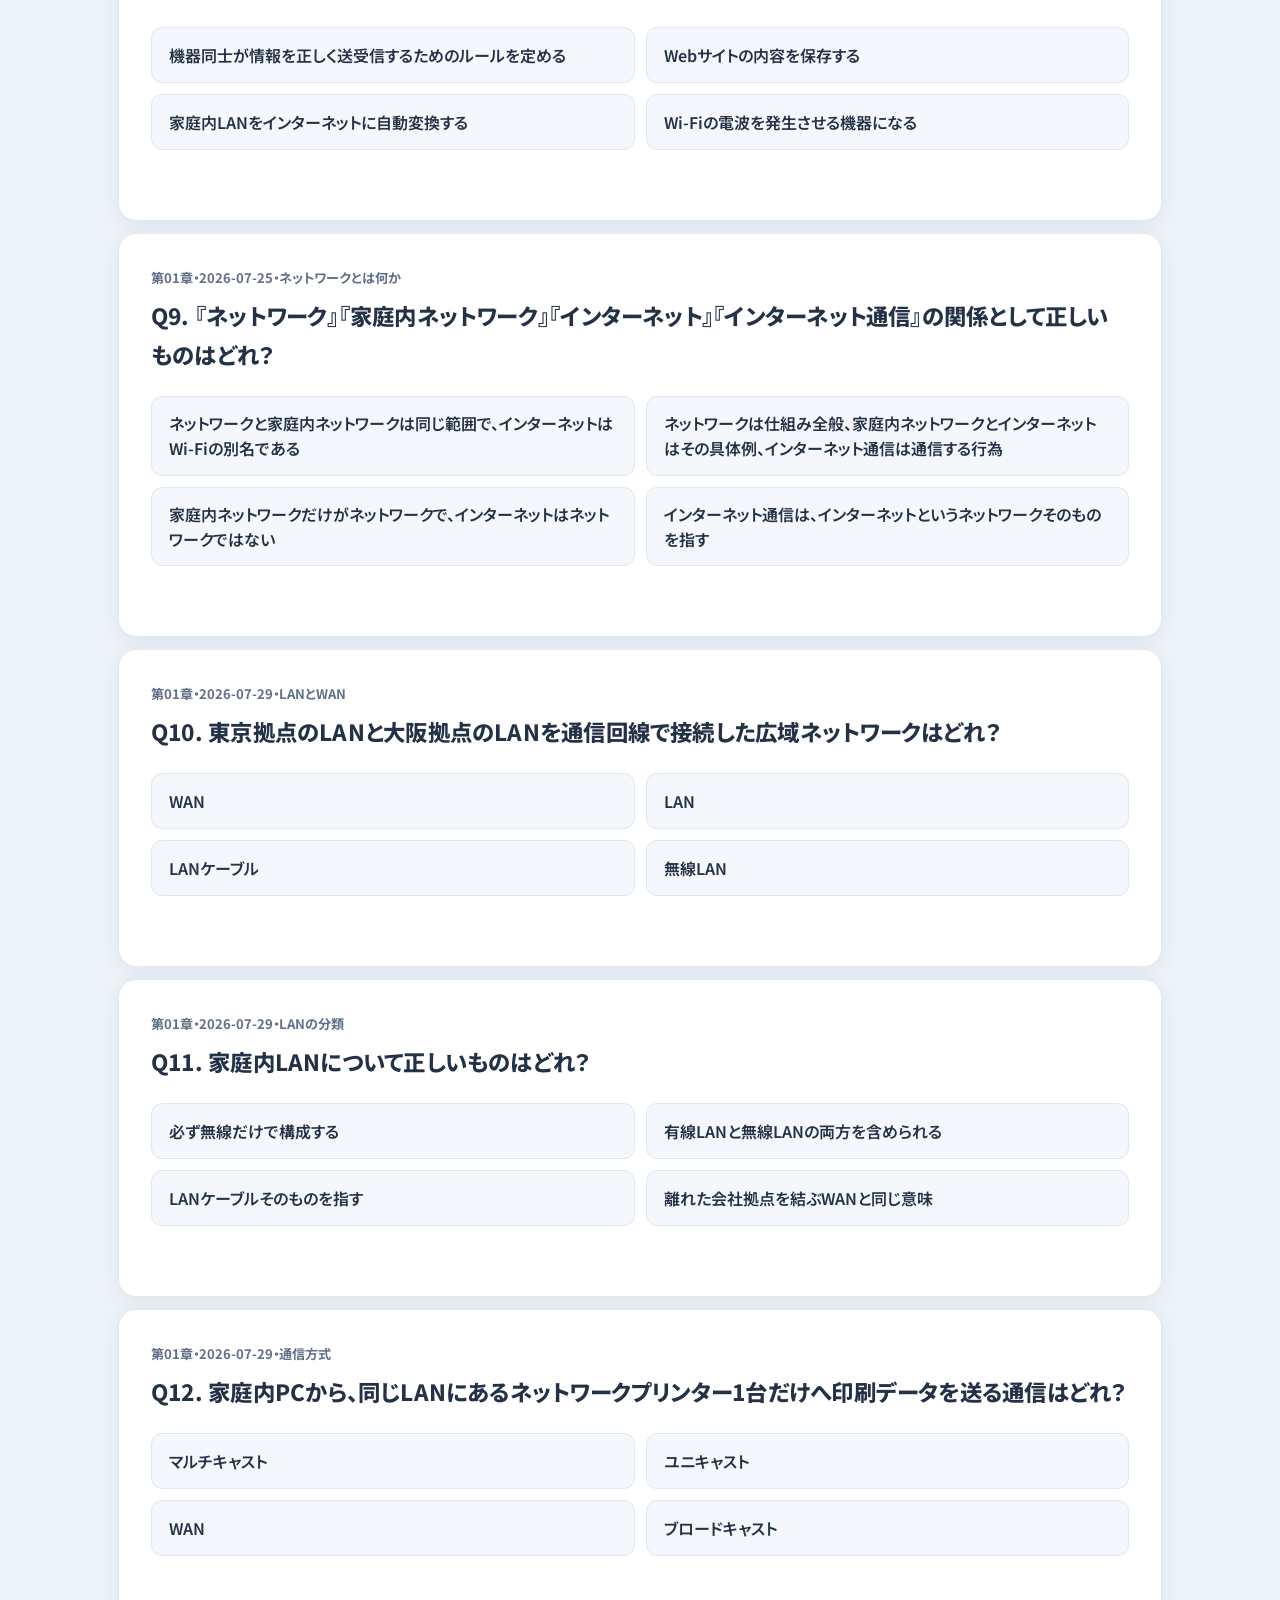
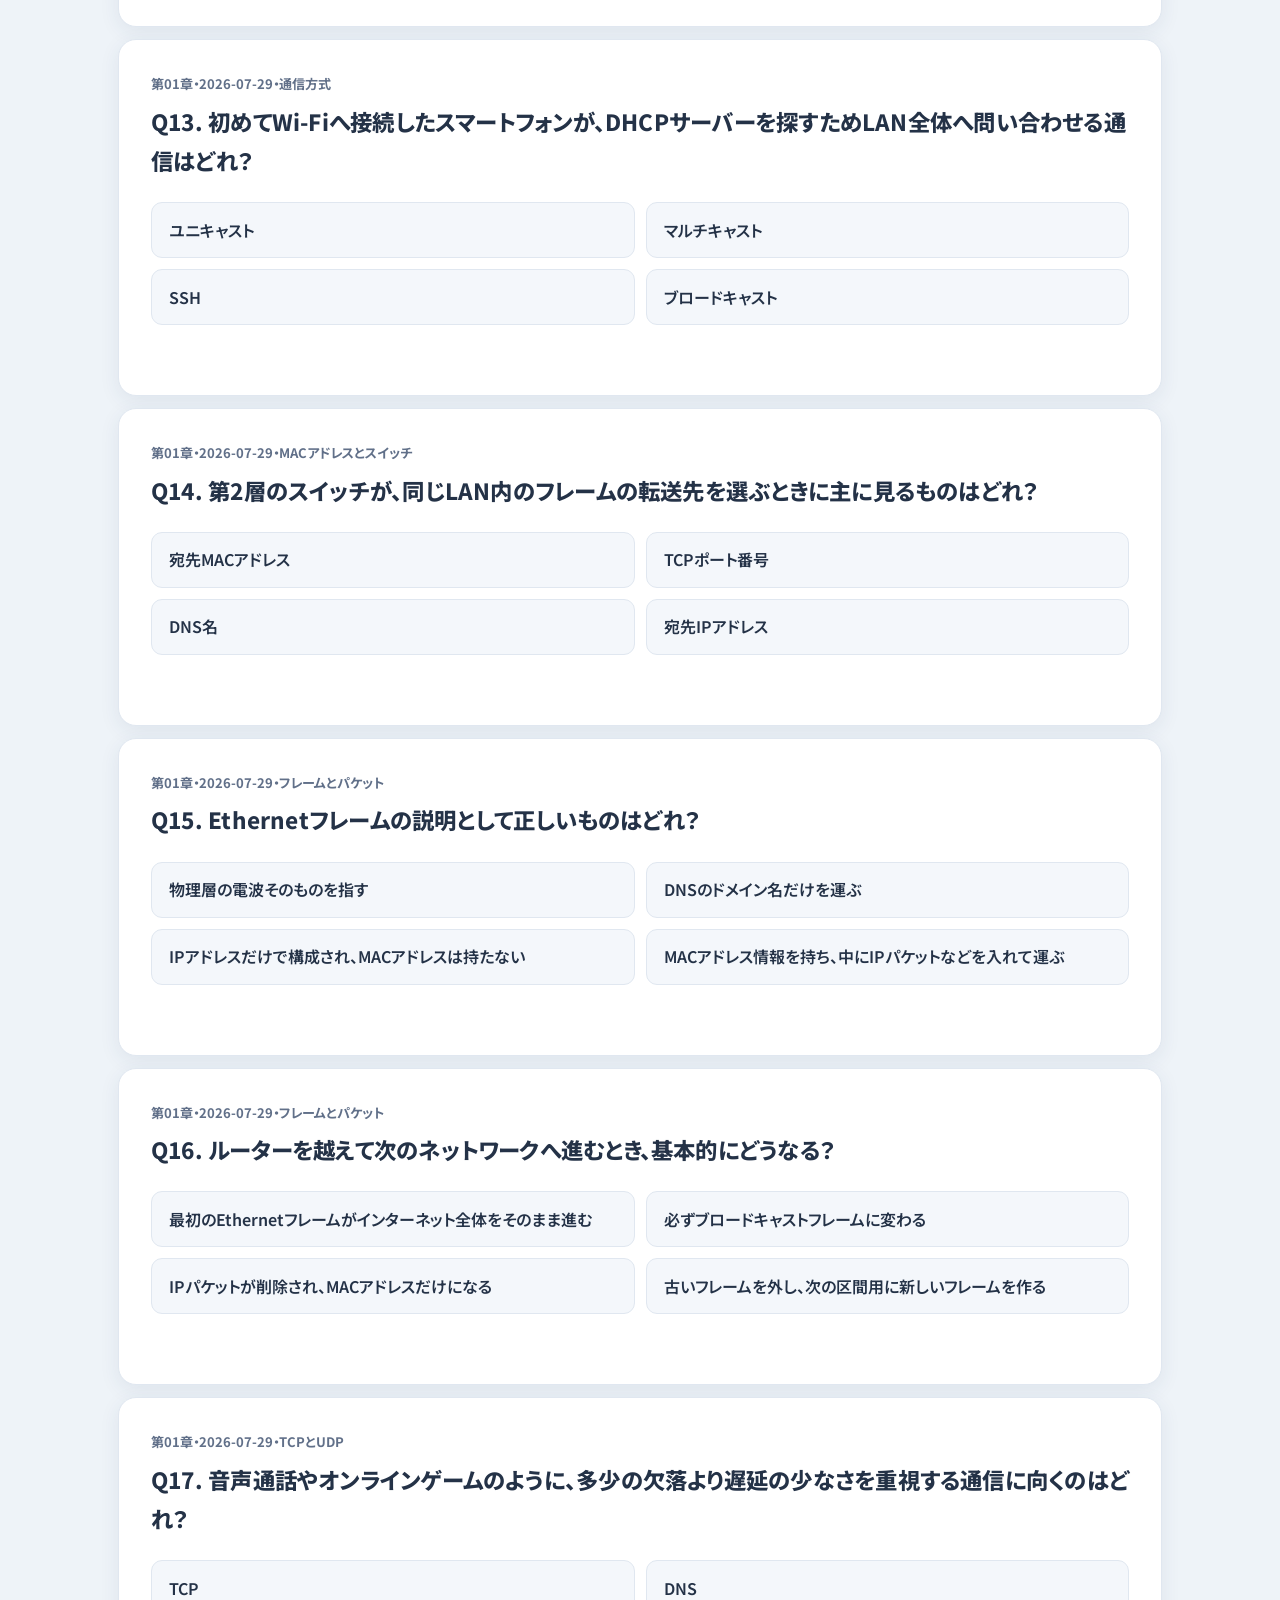
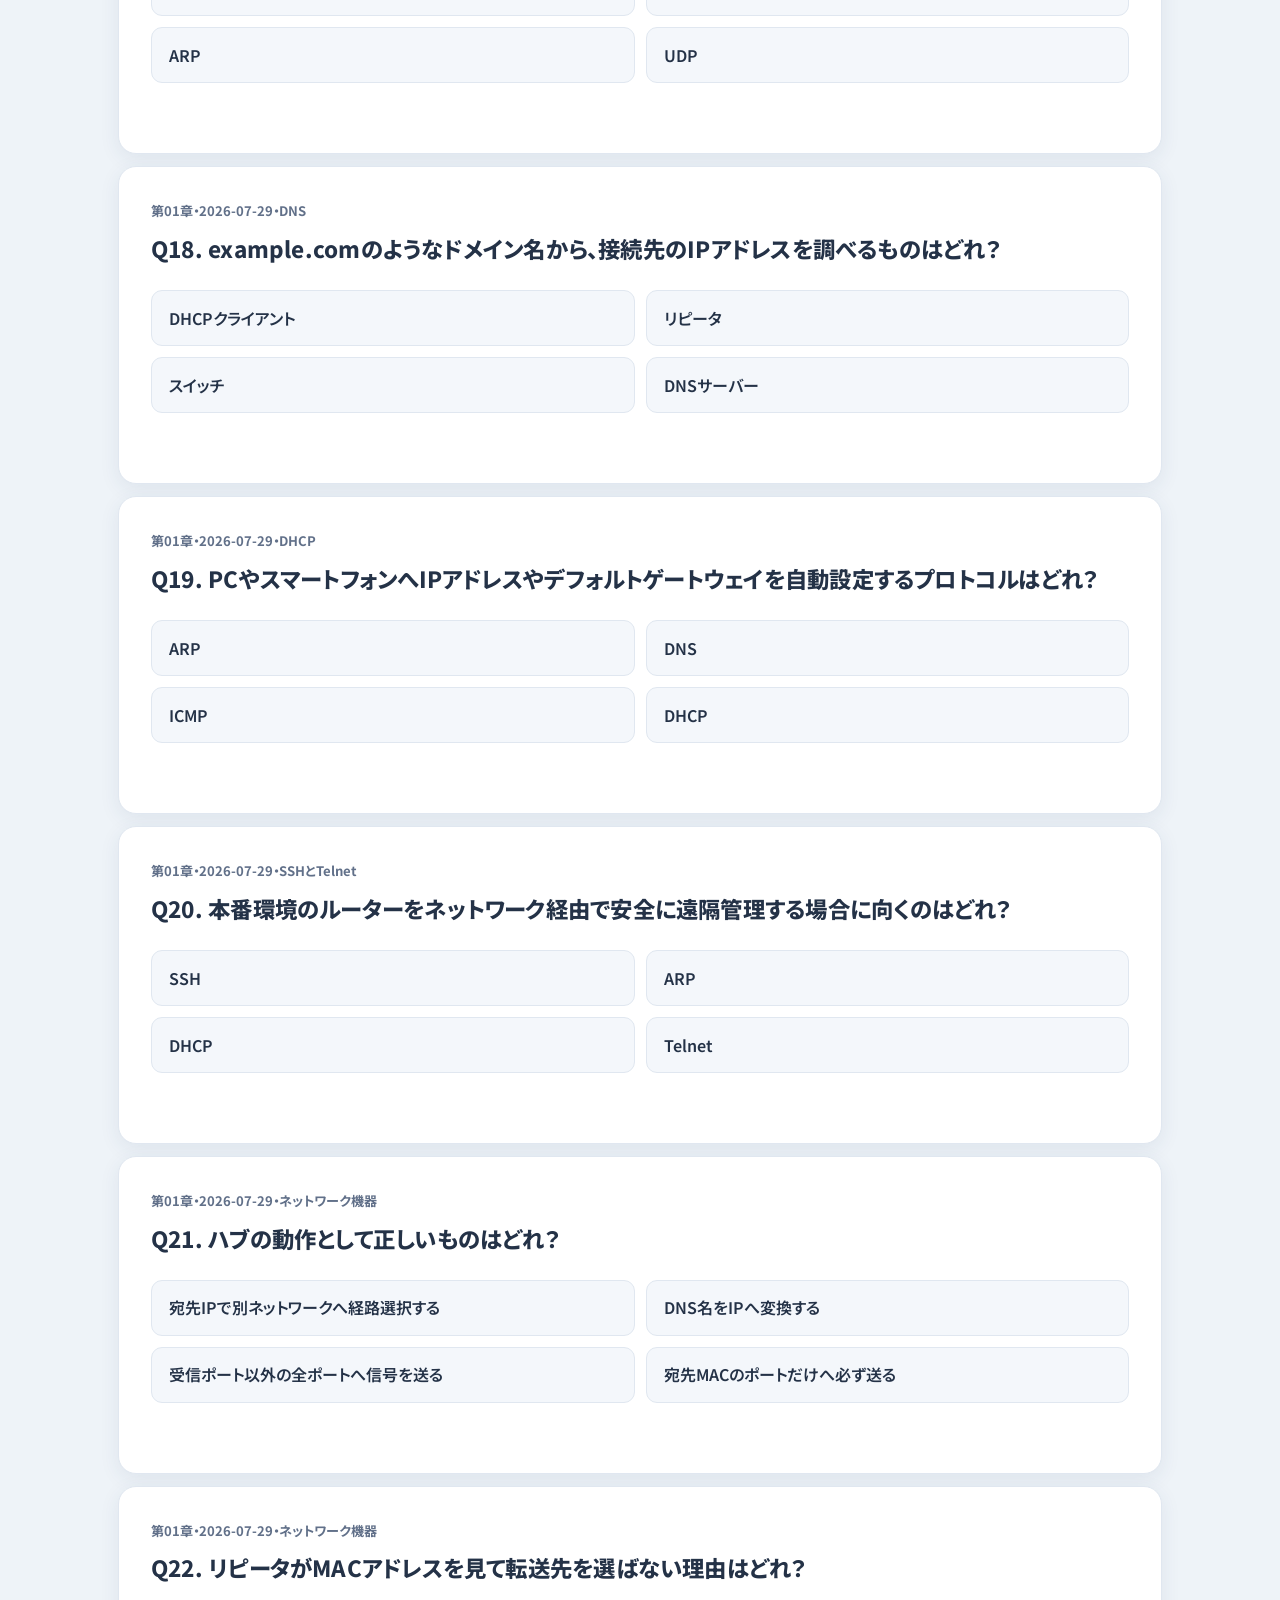
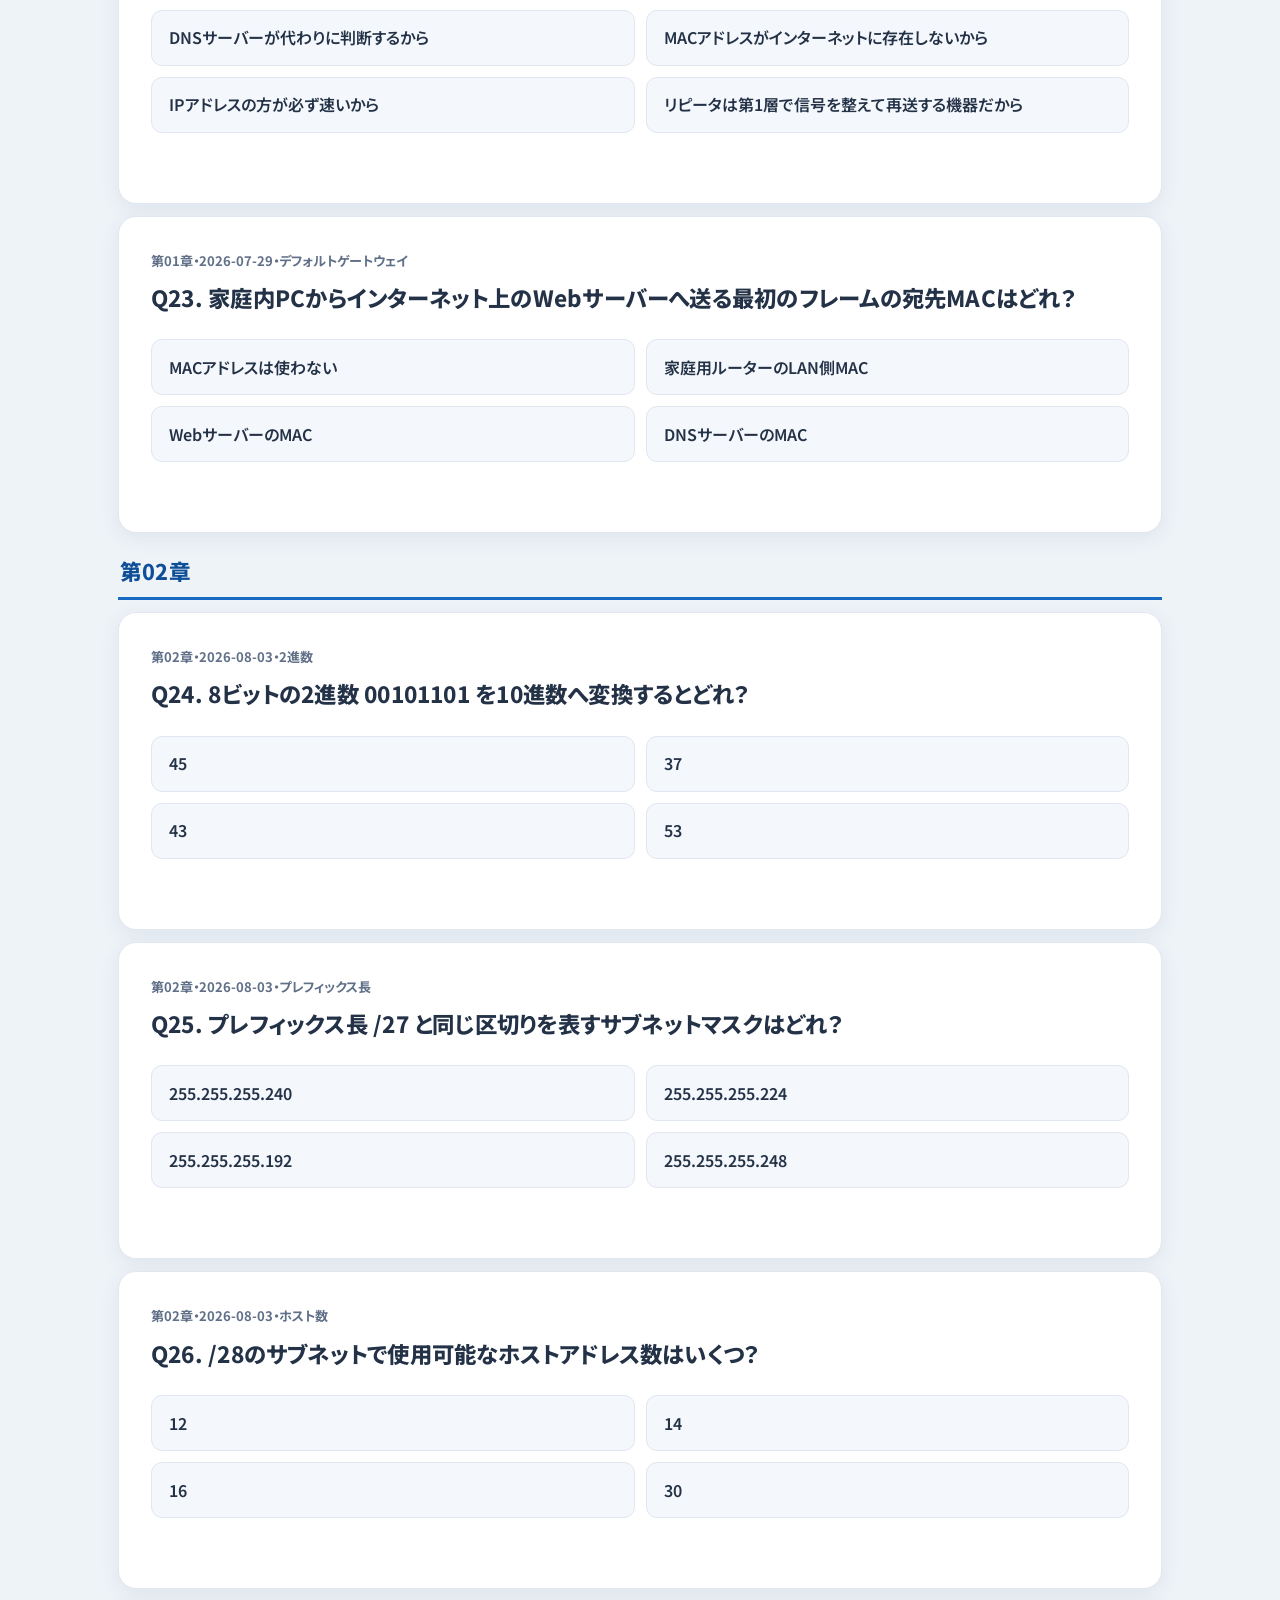
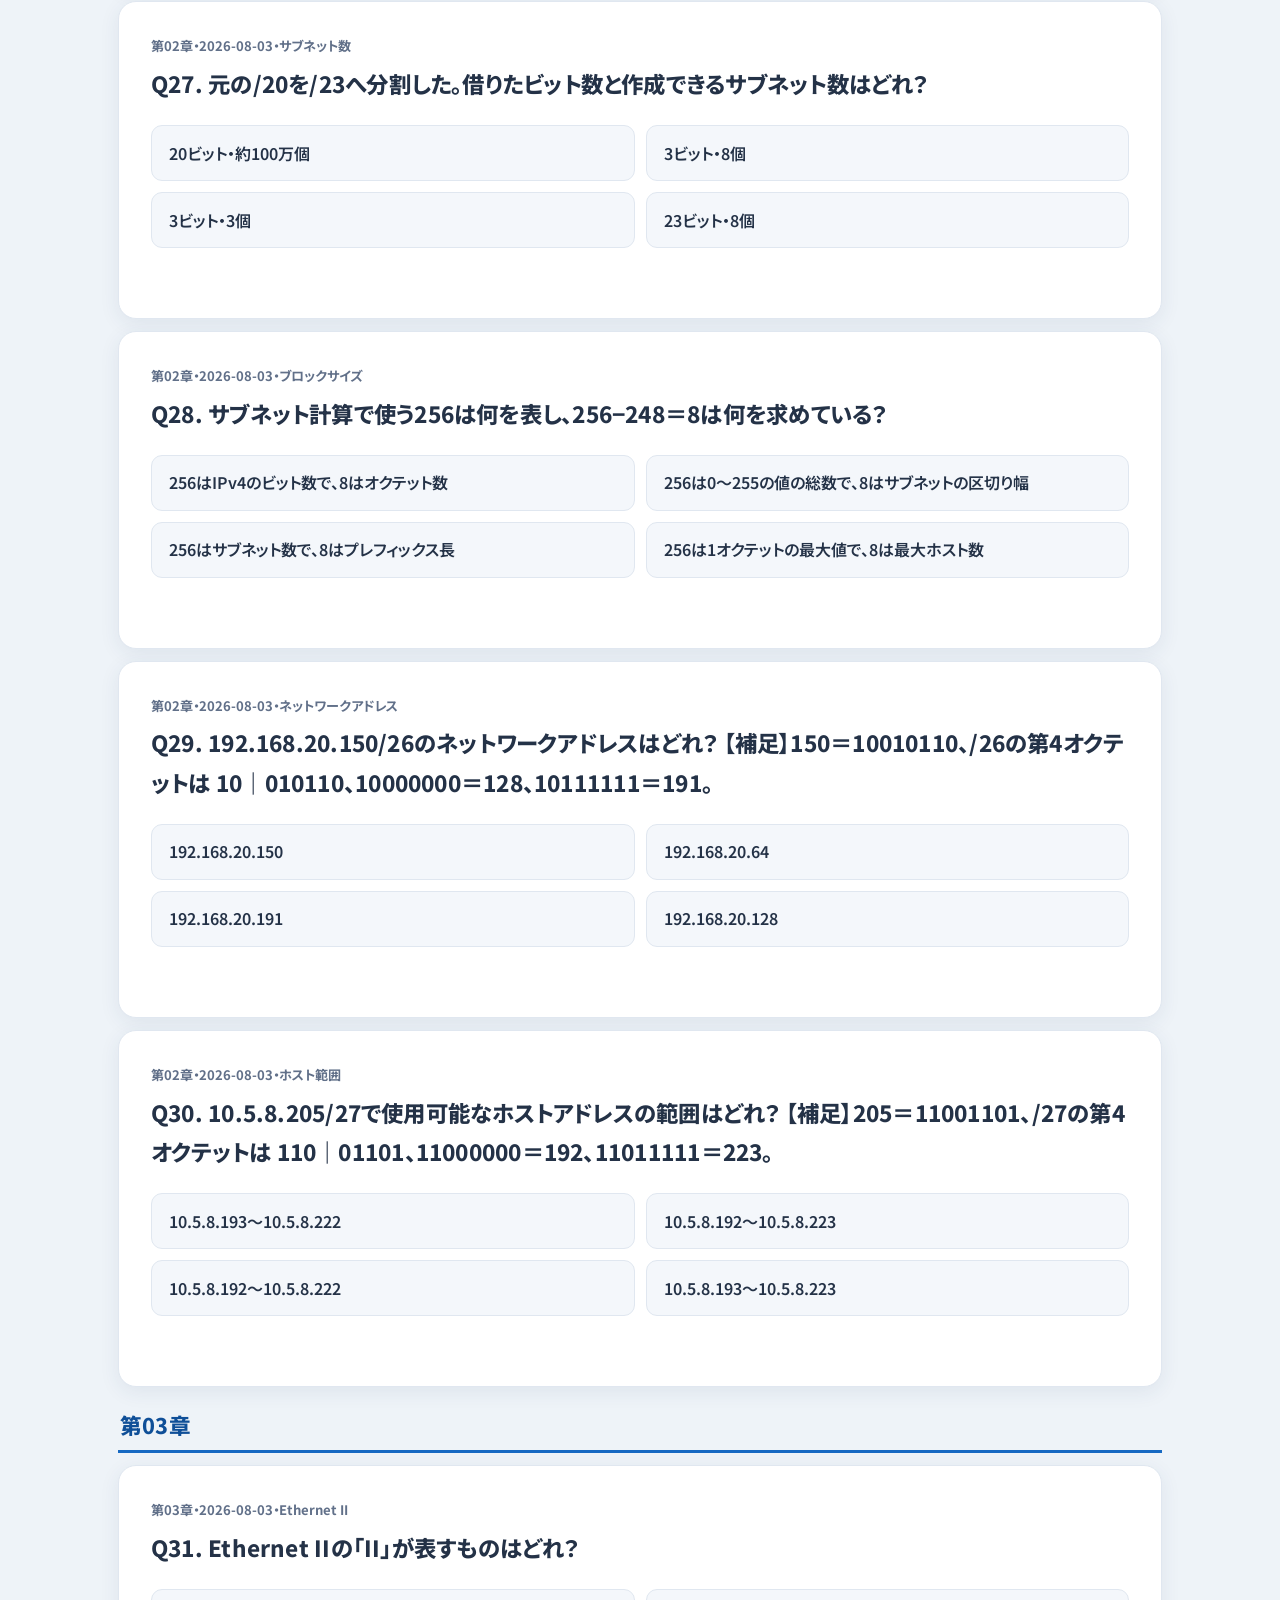
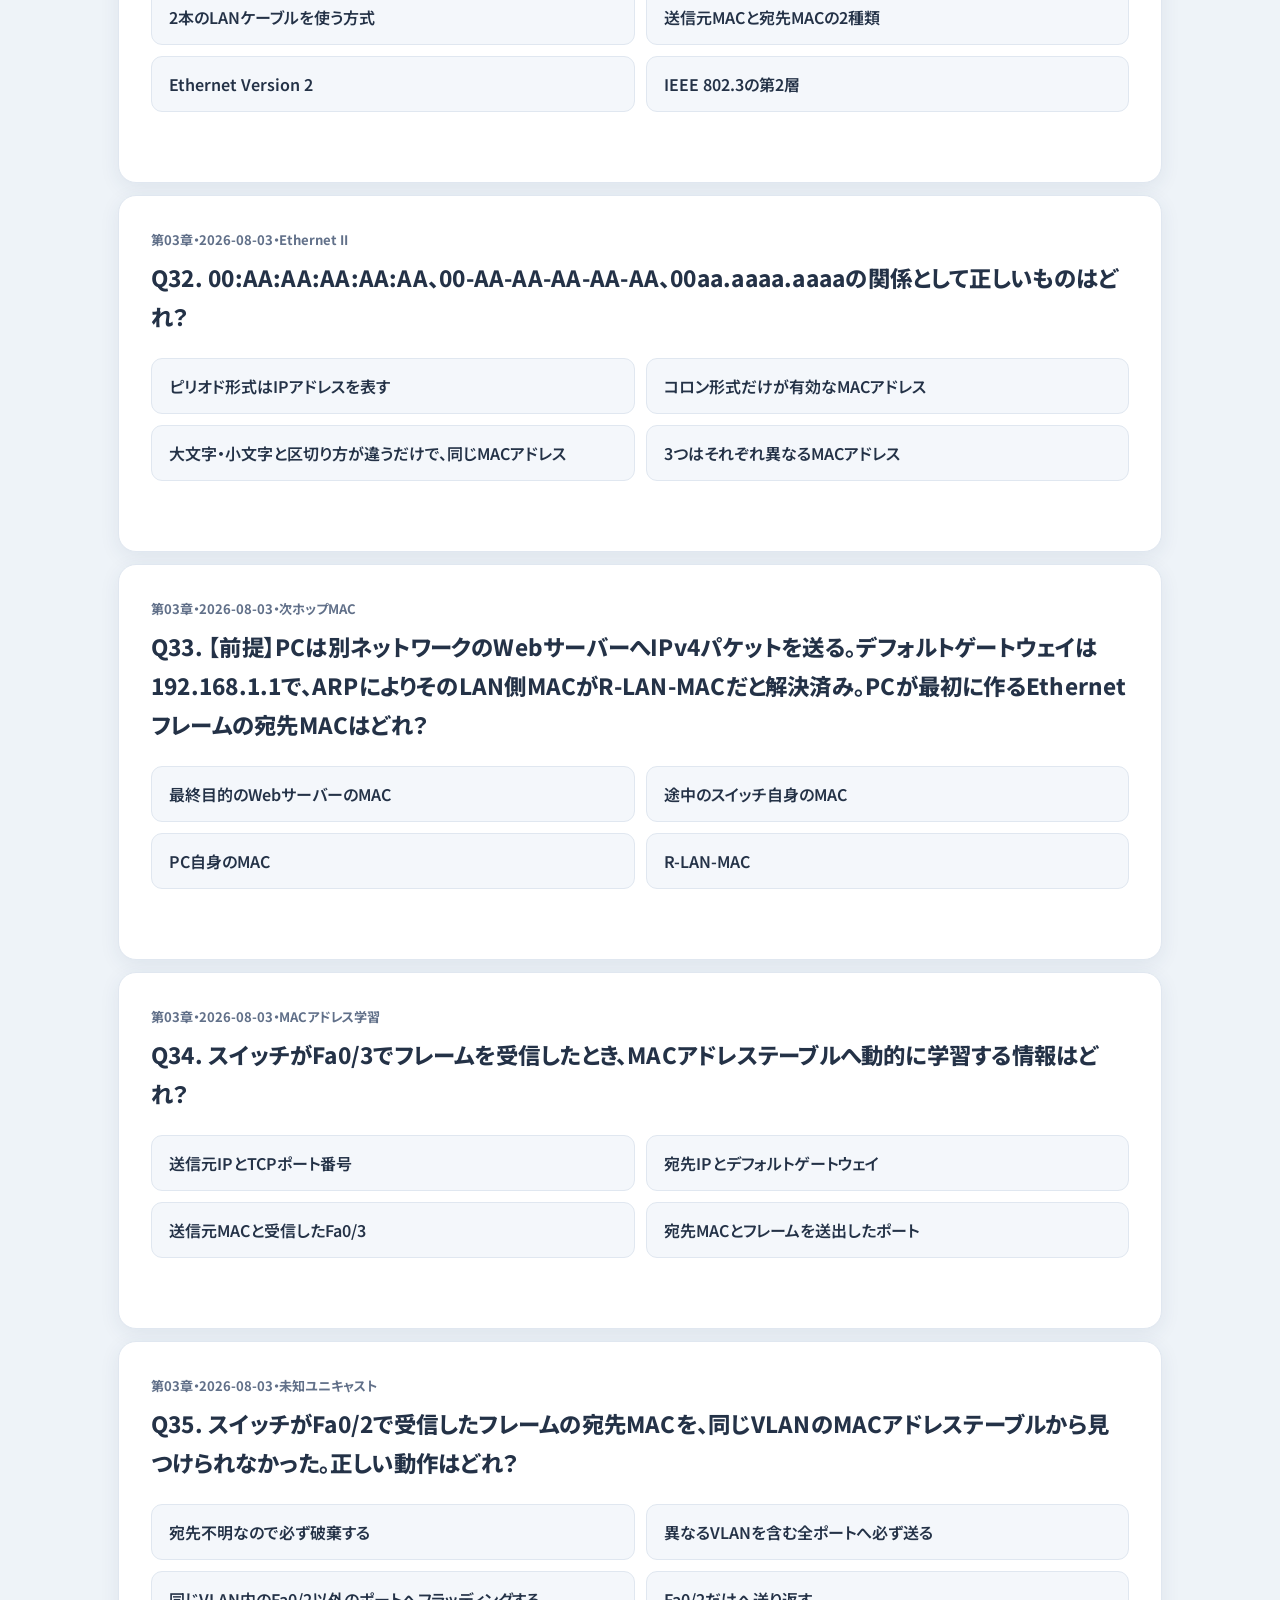
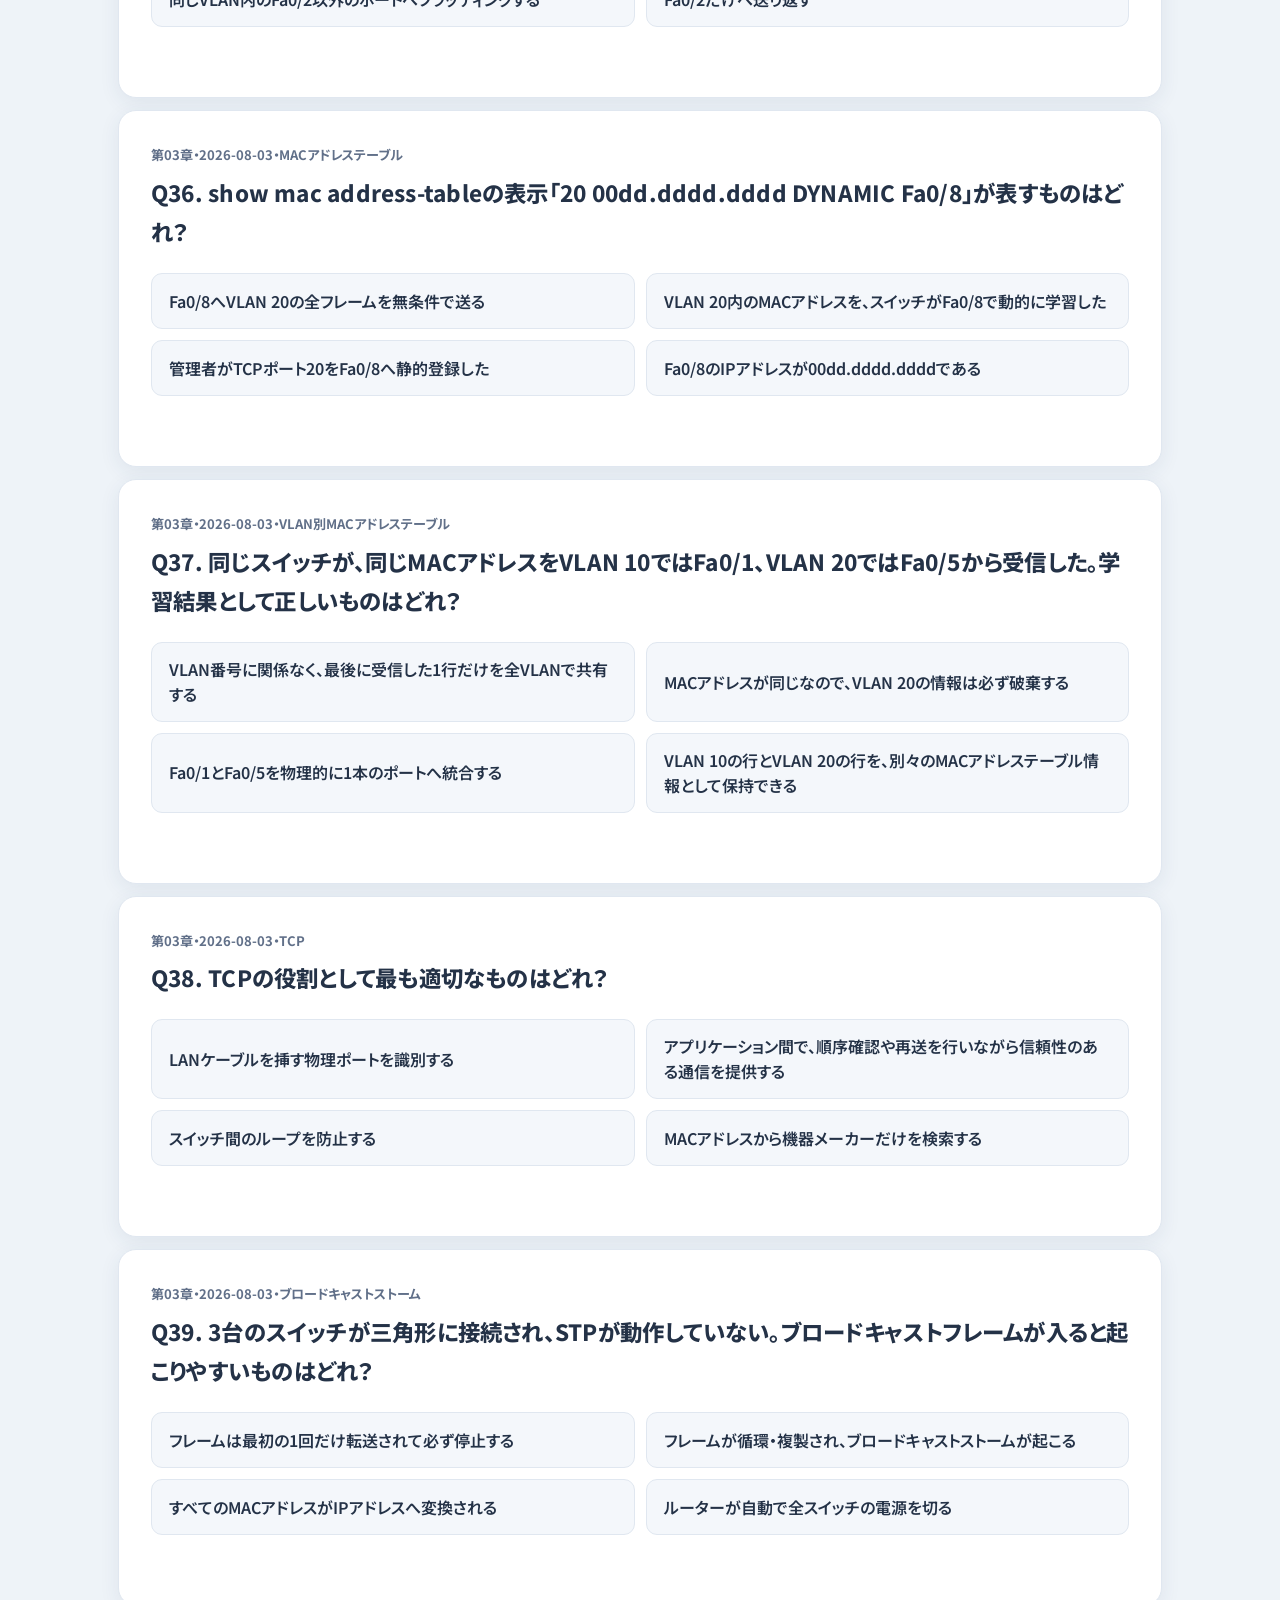
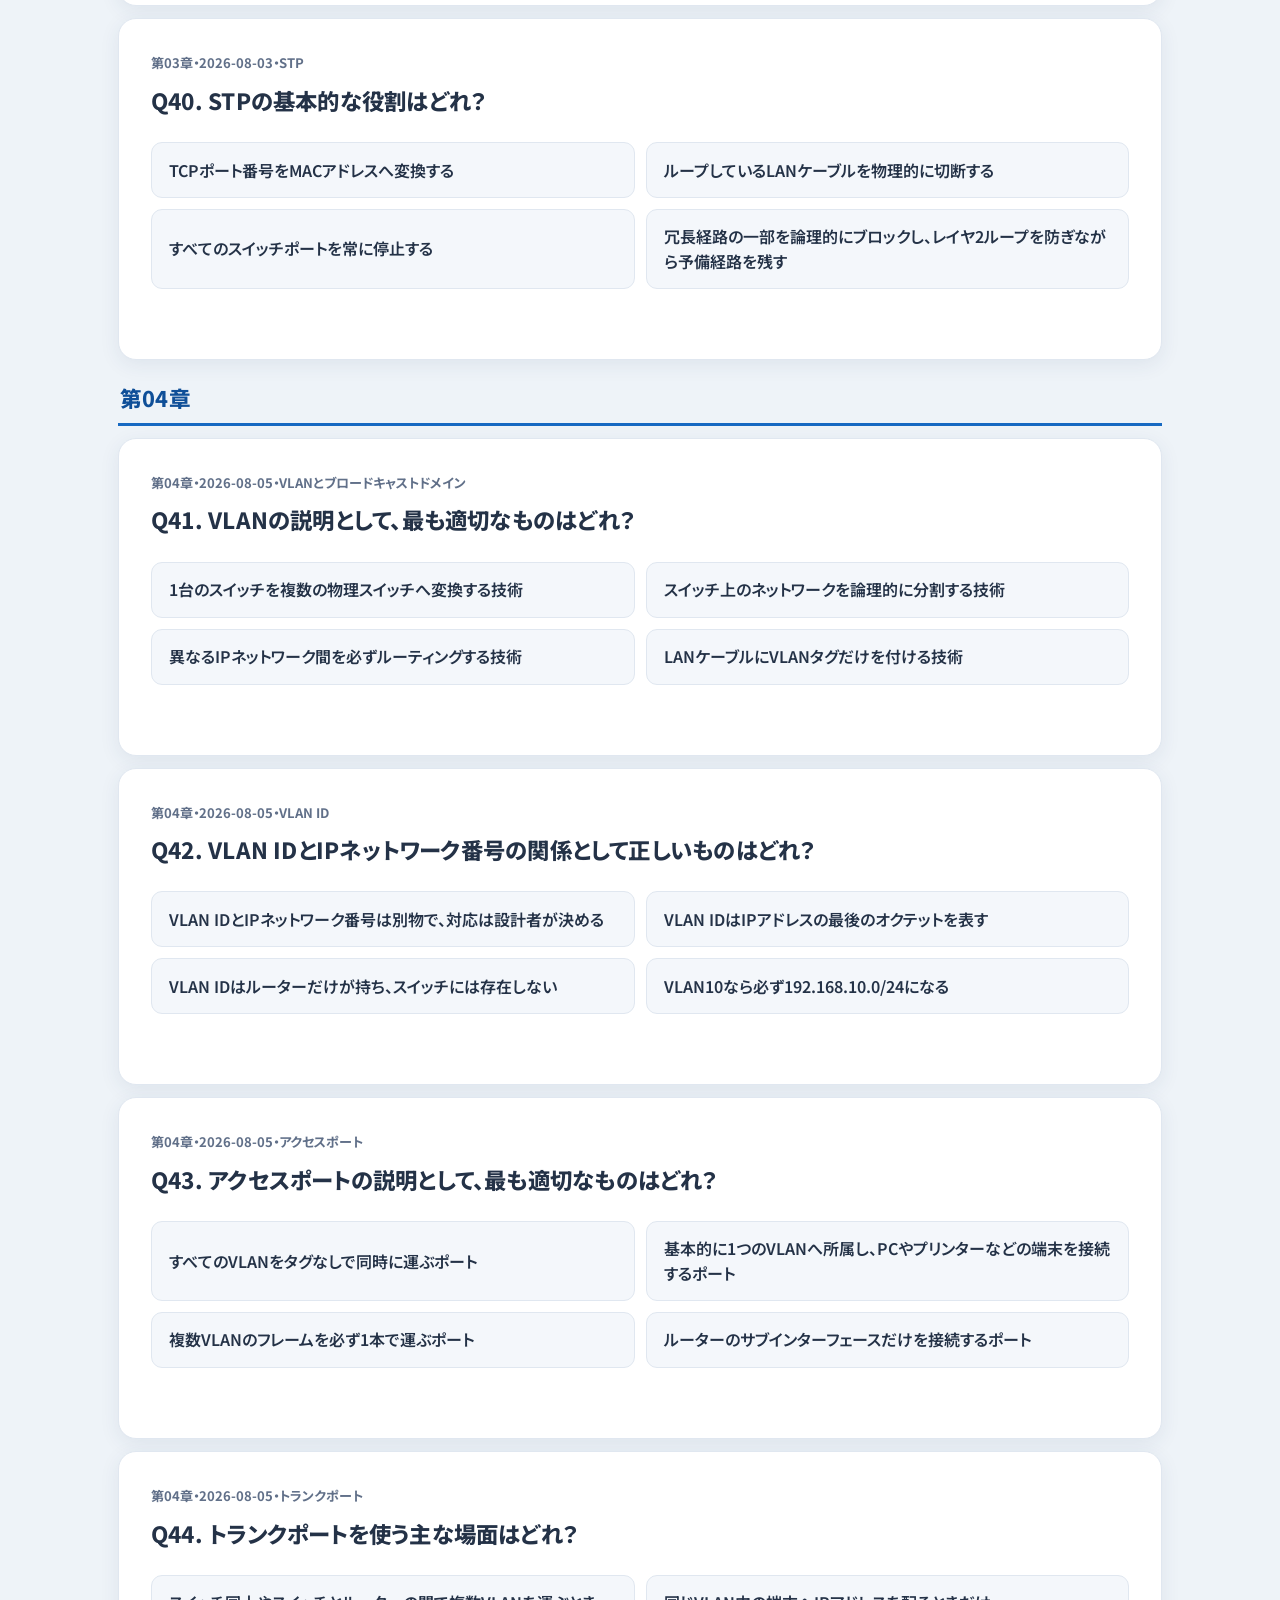
==== commit c12e412a: "feat(ccna): add chapter 4 VLAN review questions" ====
--- a/ccna/index.html
+++ b/ccna/index.html
@@ -148,7 +148,7 @@
 
     <section class="home-section" aria-labelledby="current-scope">
       <h2 class="section-title" id="current-scope">現在の収録範囲</h2>
-      <p class="section-lead">第01章のネットワーク基礎23問、第02章のIP計算・サブネット7問、第03章のレイヤ2基礎10問を収録。未学習の範囲は出題しません。</p>
+      <p class="section-lead">第01章のネットワーク基礎23問、第02章のIP計算・サブネット7問、第03章のレイヤ2基礎10問、第04章のVLANとVLAN間ルーティング15問を収録。未学習の範囲は出題しません。</p>
 
       <div class="quiz-toolbar">
         <div class="quiz-progress-summary">
@@ -165,6 +165,7 @@
               <option value="第01章">第01章</option>
               <option value="第02章">第02章</option>
               <option value="第03章">第03章</option>
+              <option value="第04章">第04章</option>
             </select>
           </label>
           <button class="quiz-action" id="review-filter" type="button" aria-pressed="false">要復習だけ表示</button>
@@ -187,6 +188,7 @@
   <script src="questions-ch01.js"></script>
   <script src="questions-ch02.js"></script>
   <script src="questions-ch03.js"></script>
+  <script src="questions-ch04.js"></script>
   <script src="questions.js"></script>
   <script src="state.js"></script>
   <script src="app.js"></script>
--- a/css/style.css
+++ b/css/style.css
@@ -1048,3 +1048,159 @@
   .ccna-page .quiz-actions { gap: 10px; }
   .ccna-page .quiz-choice { min-height: 58px; }
 }
+
+/* ===== サイト全体の共通ビジュアル ===== */
+:root {
+  --paper: #ffffff;
+  --paper-deep: #f4f7fb;
+  --paper-sunken: #e5edf6;
+  --page: #eef3f8;
+  --ink: #243247;
+  --ink-strong: #122238;
+  --ink-soft: #617089;
+  --ink-faint: #8798ad;
+  --border: rgba(35, 69, 105, .14);
+  --border-strong: rgba(35, 69, 105, .28);
+  --accent: #1769c2;
+  --accent-deep: #0f4f98;
+  --accent-light: #4a9be5;
+  --marker: rgba(23, 105, 194, .18);
+  --info-bg: #eaf3ff;
+  --info-bd: rgba(23, 105, 194, .22);
+  --warn-bg: #fff2e6;
+  --warn-bd: rgba(201, 106, 35, .28);
+  --ok-bg: #e7f7eb;
+  --ok-bd: rgba(33, 135, 68, .26);
+  --ok-text: #176d37;
+  --ng-text: #b02735;
+  --shadow: 0 2px 5px rgba(35, 69, 105, .06), 0 12px 28px -18px rgba(35, 69, 105, .28);
+  --shadow-lg: 0 5px 12px rgba(35, 69, 105, .10), 0 22px 42px -22px rgba(35, 69, 105, .30);
+}
+body {
+  background: var(--page);
+  color: var(--ink);
+}
+body::before { display: none; }
+h1, h2, h3, h4,
+.hero-title, .view-title, .section-title, .entry-title, .situation-title,
+.command-name, .area-title, .detail-title, .compare-title {
+  font-family: var(--font-body);
+  font-weight: 800;
+  color: var(--ink-strong);
+}
+.hero-title, .view-title { letter-spacing: -.035em; }
+.view-title::after, .section-title::after { background: var(--marker); }
+.site-header {
+  background: var(--accent);
+  border-bottom: 0;
+  box-shadow: 0 3px 14px rgba(20, 63, 108, .18);
+}
+.brand, .nav-link, .theme-toggle { color: #fff; }
+.brand-mark-image { background: rgba(255,255,255,.16); border-color: rgba(255,255,255,.28); }
+.nav-link:hover, .theme-toggle:hover { background: rgba(255,255,255,.14); color: #fff; }
+.theme-toggle { border-color: rgba(255,255,255,.35); background: transparent; }
+.nav-link.active { color: #fff; }
+.nav-link.active::after { background: rgba(255,255,255,.28); }
+.hero, .hub-card, .hub-about-item, .entry-card, .situation-card, .command-card,
+.detail-card, .compare-card, .glane, .state-col, .quiz-card, .quiz-toolbar,
+.review-empty, .quiz-empty, .branch-banner {
+  background: var(--paper);
+  border-color: var(--border);
+  box-shadow: var(--shadow);
+}
+.hero { border-radius: 18px; }
+.hero-title { font-style: normal; }
+.hub-card:hover, .entry-card:hover, .situation-card:hover, .command-card:hover,
+.branch-banner:hover { border-color: var(--accent); box-shadow: var(--shadow-lg); }
+.hub-icon, .entry-icon, .situation-icon, .hub-about-icon, .branch-banner-icon {
+  background: var(--paper-deep);
+  border-color: var(--border);
+  color: var(--accent-deep);
+}
+.hub-icon-image { background: var(--paper-deep); }
+.btn-primary { background: linear-gradient(180deg, var(--accent-light), var(--accent)); border-color: var(--accent-deep); }
+.btn-ghost { background: var(--paper); color: var(--ink); border-color: var(--border-strong); }
+.btn-ghost:hover { background: var(--paper-deep); }
+.command-name, .command-area, .cmd-pill, .card-tag, .arrow-label, .detail-cmd-name {
+  background: var(--paper-deep);
+  border-color: var(--border);
+}
+.callout-info { background: var(--info-bg); border-color: var(--info-bd); }
+.callout-warn { background: var(--warn-bg); border-color: var(--warn-bd); }
+.branch-table, .branch-table thead th { background: var(--paper); }
+.branch-table thead th { background: var(--paper-deep); }
+
+@media (prefers-color-scheme: dark) {
+  :root:not([data-theme="light"]) {
+    --paper: #202b39;
+    --paper-deep: #18222e;
+    --paper-sunken: #2d3b4c;
+    --page: #111923;
+    --ink: #dce8f4;
+    --ink-strong: #f1f6fb;
+    --ink-soft: #a9bacd;
+    --ink-faint: #8294a9;
+    --border: rgba(196, 220, 243, .16);
+    --border-strong: rgba(196, 220, 243, .30);
+    --accent: #4d9bea;
+    --accent-deep: #86bdf5;
+    --accent-light: #72b5f2;
+    --marker: rgba(77, 155, 234, .25);
+    --info-bg: #1d3047;
+    --info-bd: rgba(104, 177, 244, .30);
+    --warn-bg: #3c2d22;
+    --warn-bd: rgba(239, 163, 93, .32);
+    --ok-bg: #173a27;
+    --ok-bd: rgba(87, 189, 120, .34);
+    --ok-text: #b9f0c7;
+    --ng-text: #ffc1c7;
+    --shadow: 0 3px 8px rgba(0,0,0,.22), 0 14px 30px -18px rgba(0,0,0,.55);
+    --shadow-lg: 0 5px 12px rgba(0,0,0,.30), 0 24px 44px -22px rgba(0,0,0,.65);
+  }
+}
+:root[data-theme="dark"] {
+  --paper: #202b39;
+  --paper-deep: #18222e;
+  --paper-sunken: #2d3b4c;
+  --page: #111923;
+  --ink: #dce8f4;
+  --ink-strong: #f1f6fb;
+  --ink-soft: #a9bacd;
+  --ink-faint: #8294a9;
+  --border: rgba(196, 220, 243, .16);
+  --border-strong: rgba(196, 220, 243, .30);
+  --accent: #4d9bea;
+  --accent-deep: #86bdf5;
+  --accent-light: #72b5f2;
+  --marker: rgba(77, 155, 234, .25);
+  --info-bg: #1d3047;
+  --info-bd: rgba(104, 177, 244, .30);
+  --warn-bg: #3c2d22;
+  --warn-bd: rgba(239, 163, 93, .32);
+  --ok-bg: #173a27;
+  --ok-bd: rgba(87, 189, 120, .34);
+  --ok-text: #b9f0c7;
+  --ng-text: #ffc1c7;
+  --shadow: 0 3px 8px rgba(0,0,0,.22), 0 14px 30px -18px rgba(0,0,0,.55);
+  --shadow-lg: 0 5px 12px rgba(0,0,0,.30), 0 24px 44px -22px rgba(0,0,0,.65);
+}
+
+/* CCNAも共通トークンを使い、ページ間の違いは問題形式だけにする */
+.ccna-page {
+  --quiz-blue: var(--accent);
+  --quiz-blue-deep: var(--accent-deep);
+  --quiz-blue-soft: var(--info-bg);
+  --quiz-card: var(--paper);
+  --quiz-choice: var(--paper-deep);
+  --quiz-choice-hover: var(--info-bg);
+  --quiz-text: var(--ink);
+  --quiz-muted: var(--ink-soft);
+  background: var(--page);
+}
+.ccna-page .hero {
+  padding: 30px 28px;
+  border: 1px solid var(--border);
+  border-radius: 18px;
+  background: var(--paper);
+  box-shadow: var(--shadow);
+}
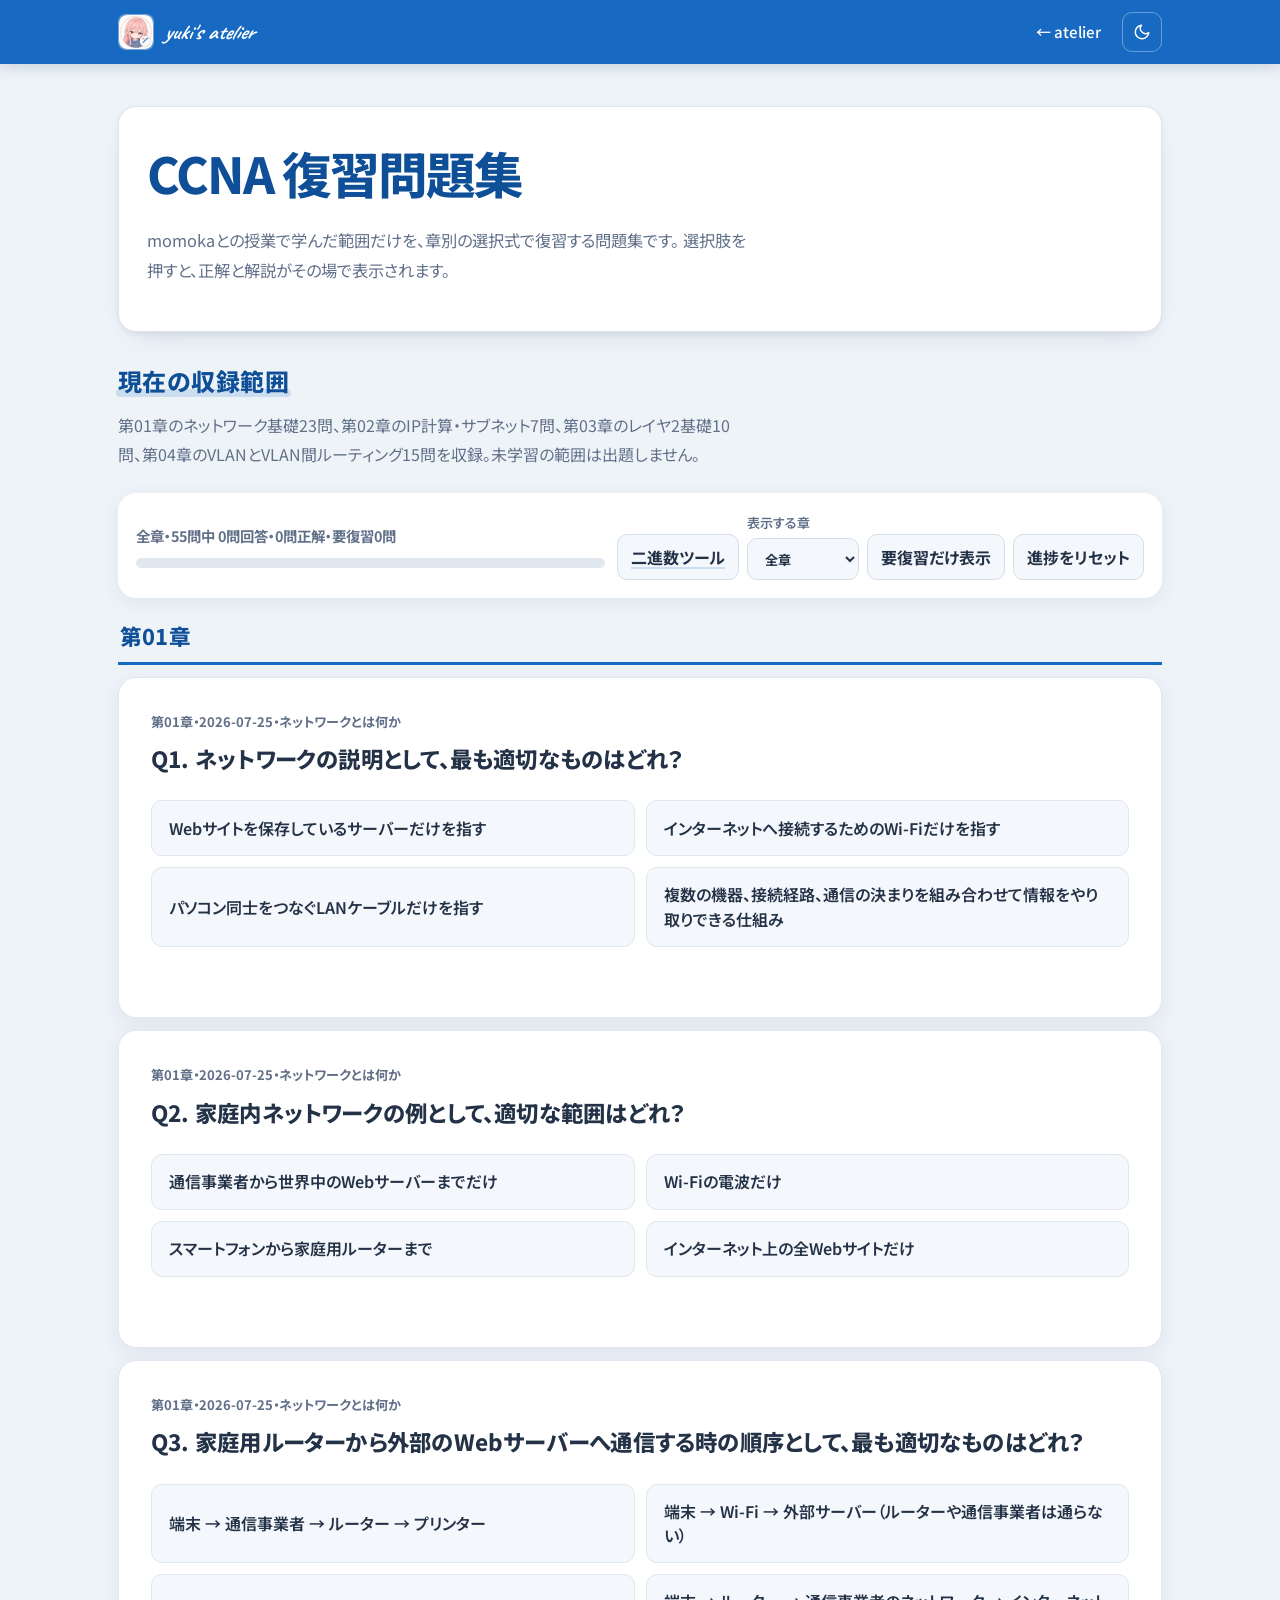
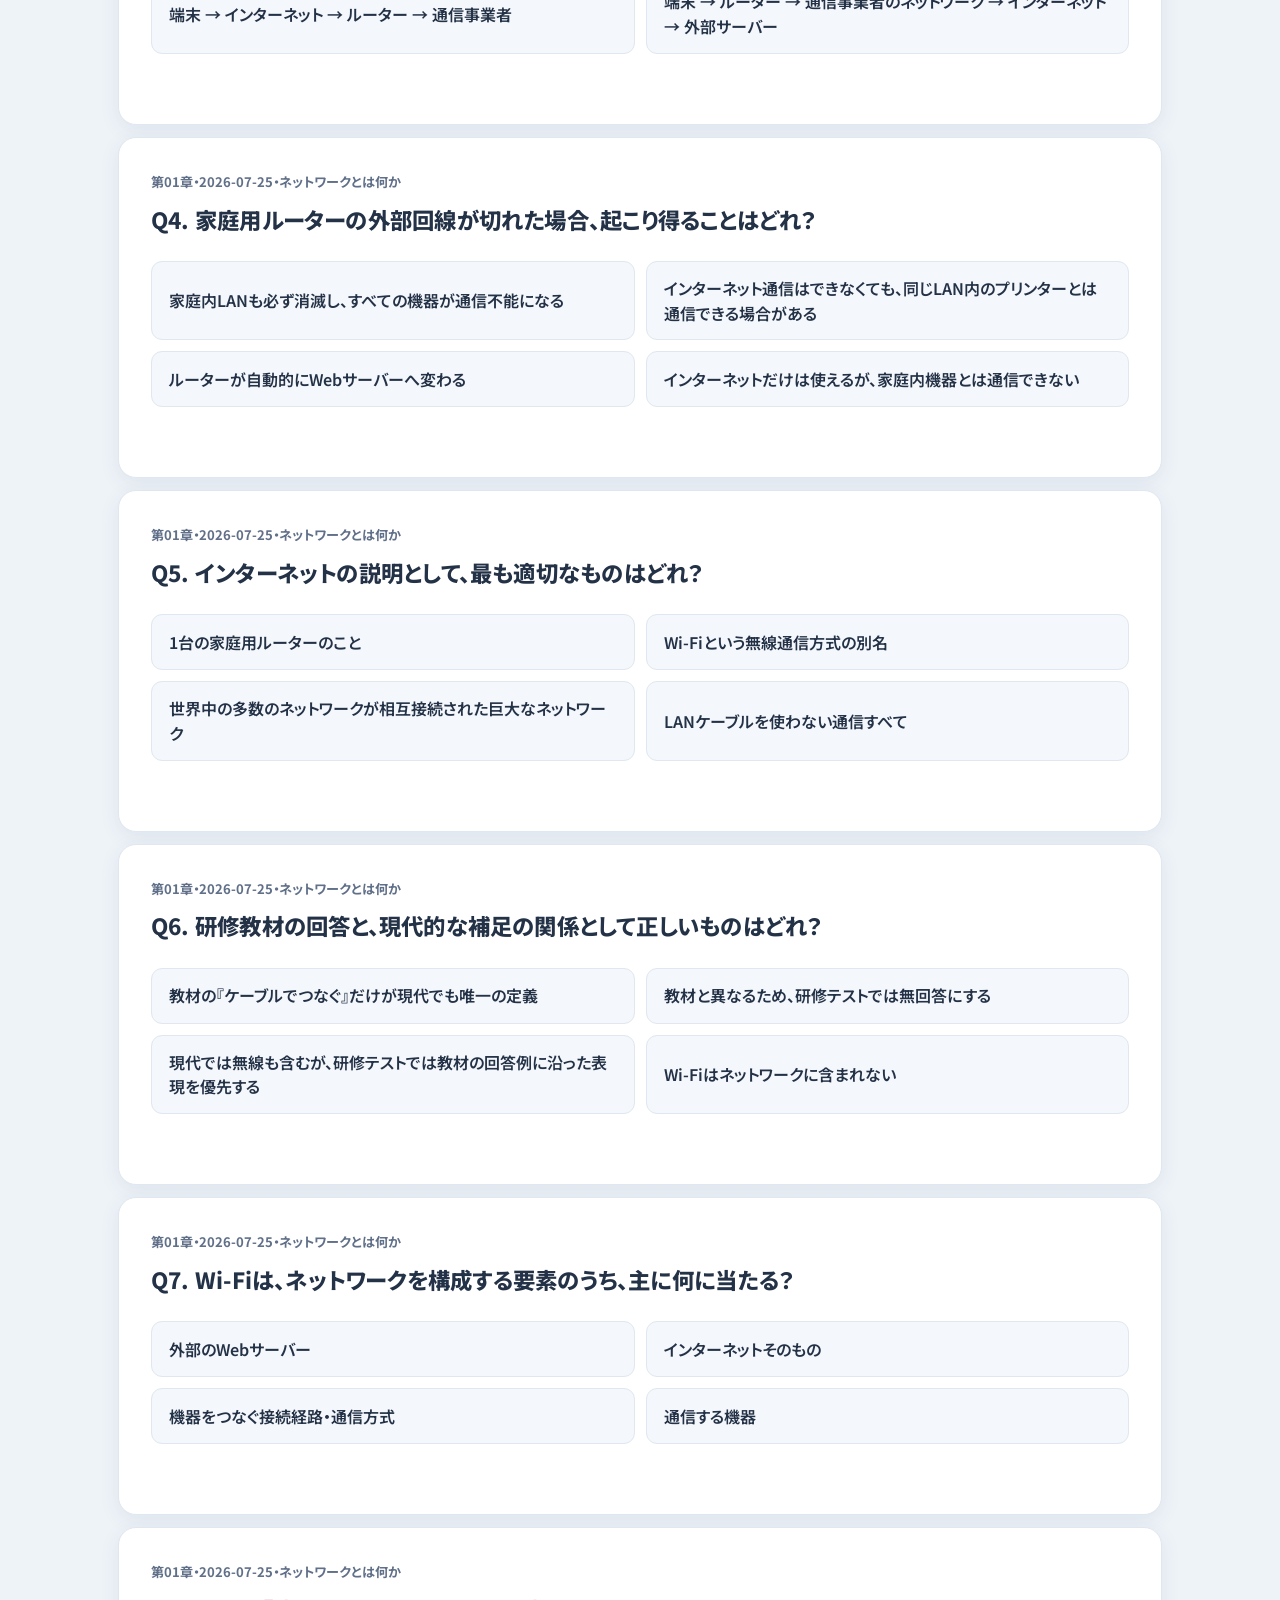
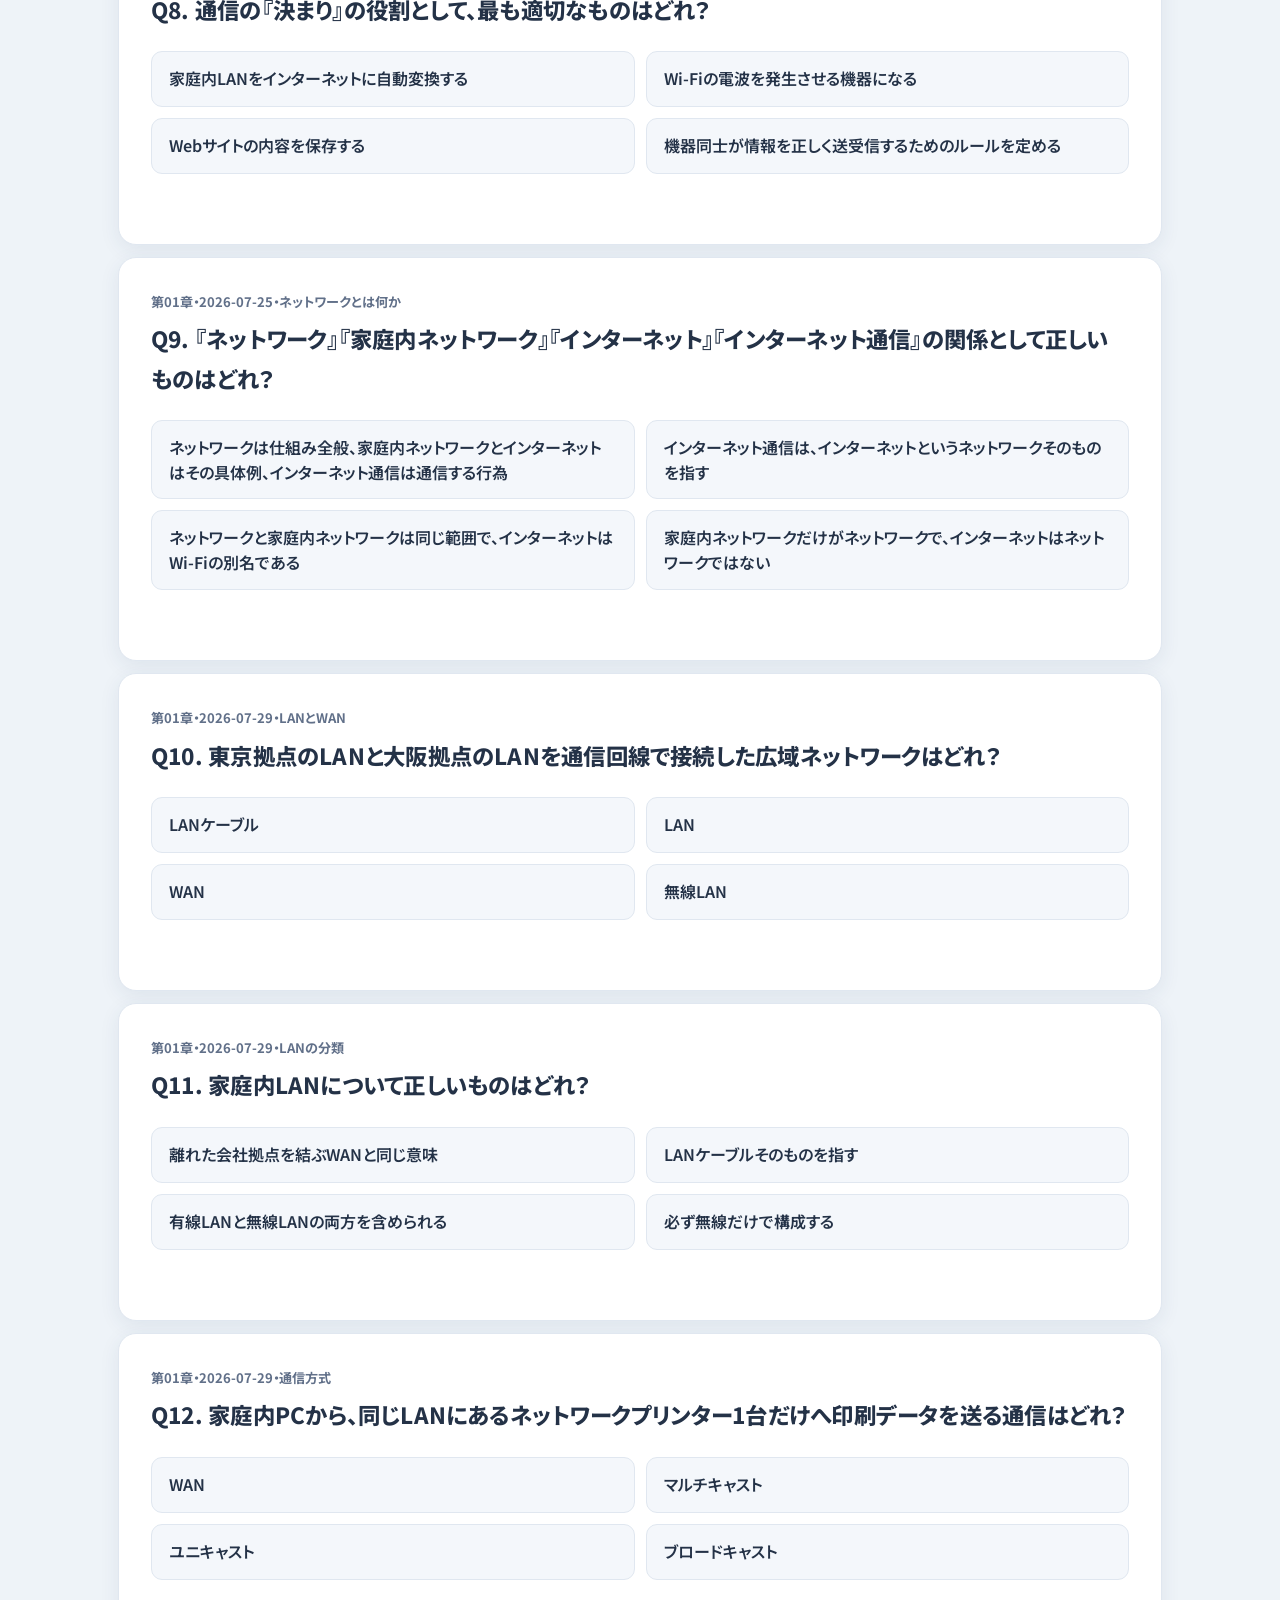
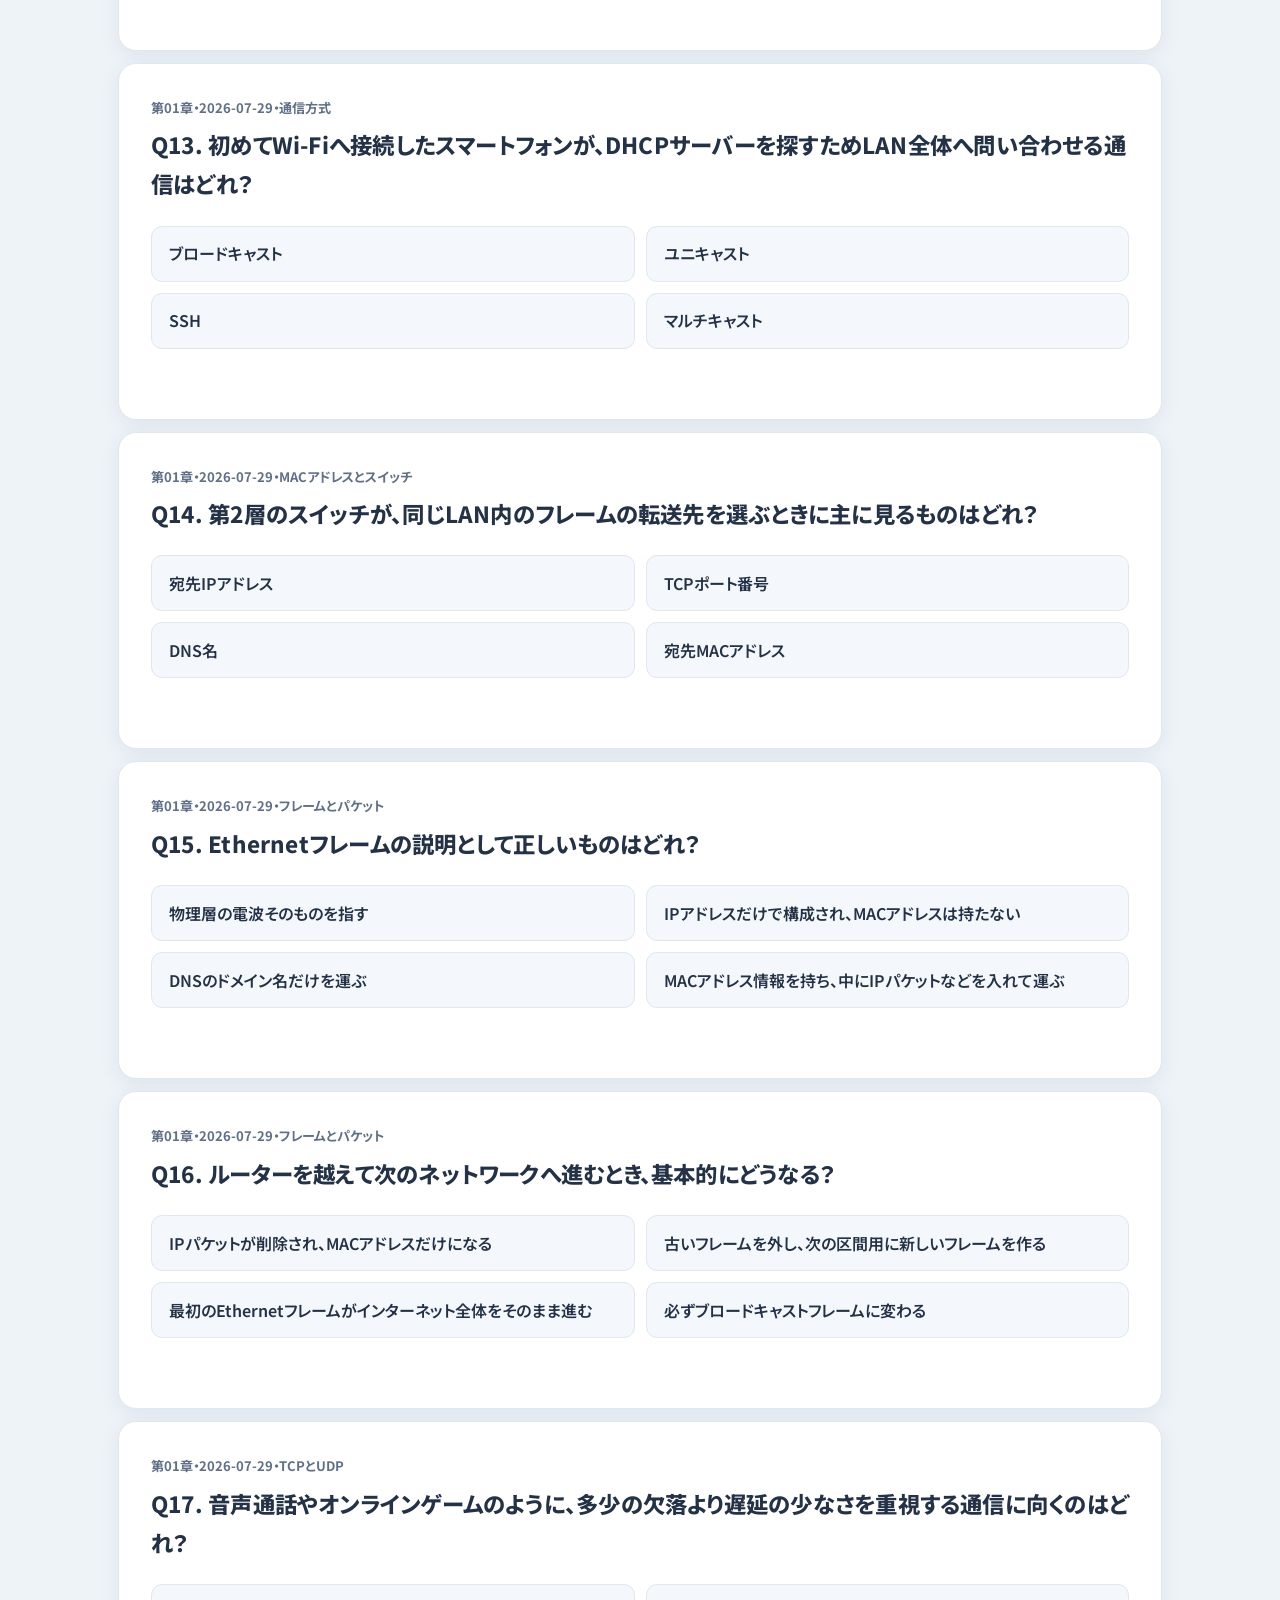
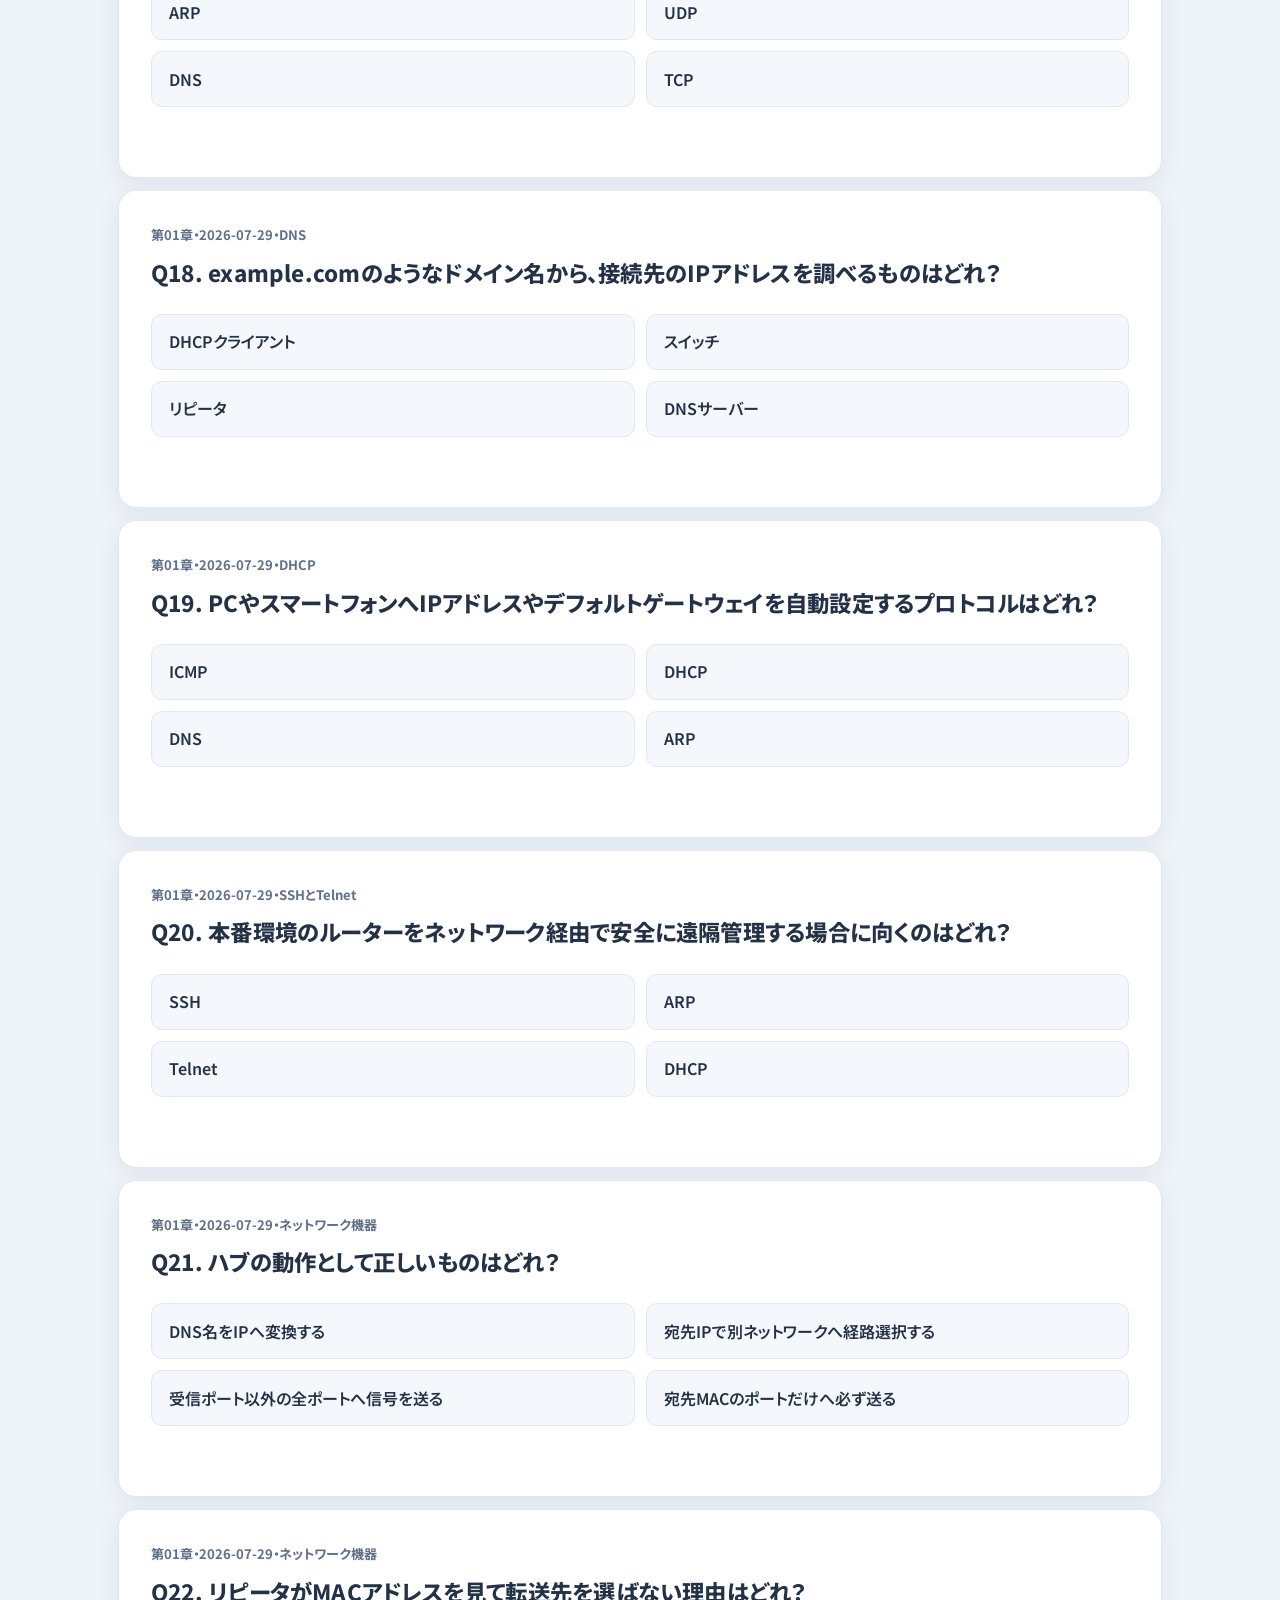
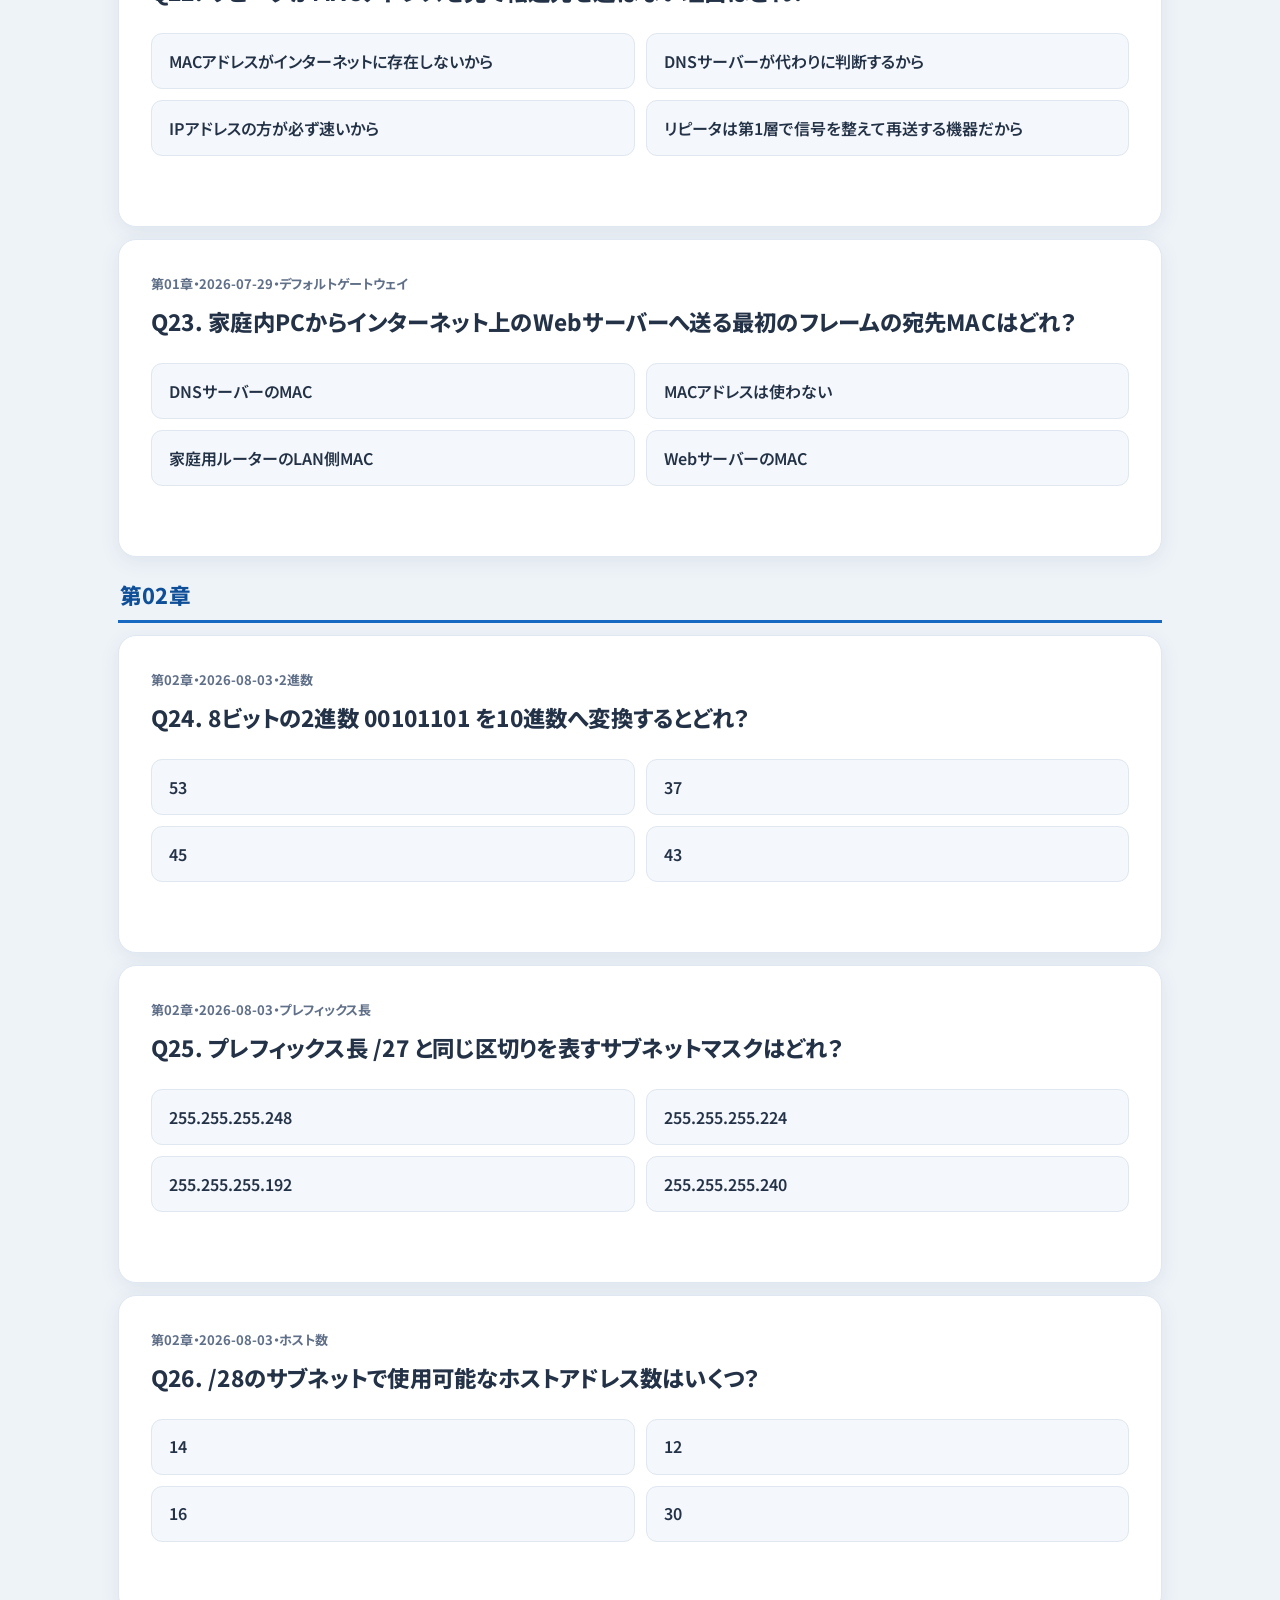
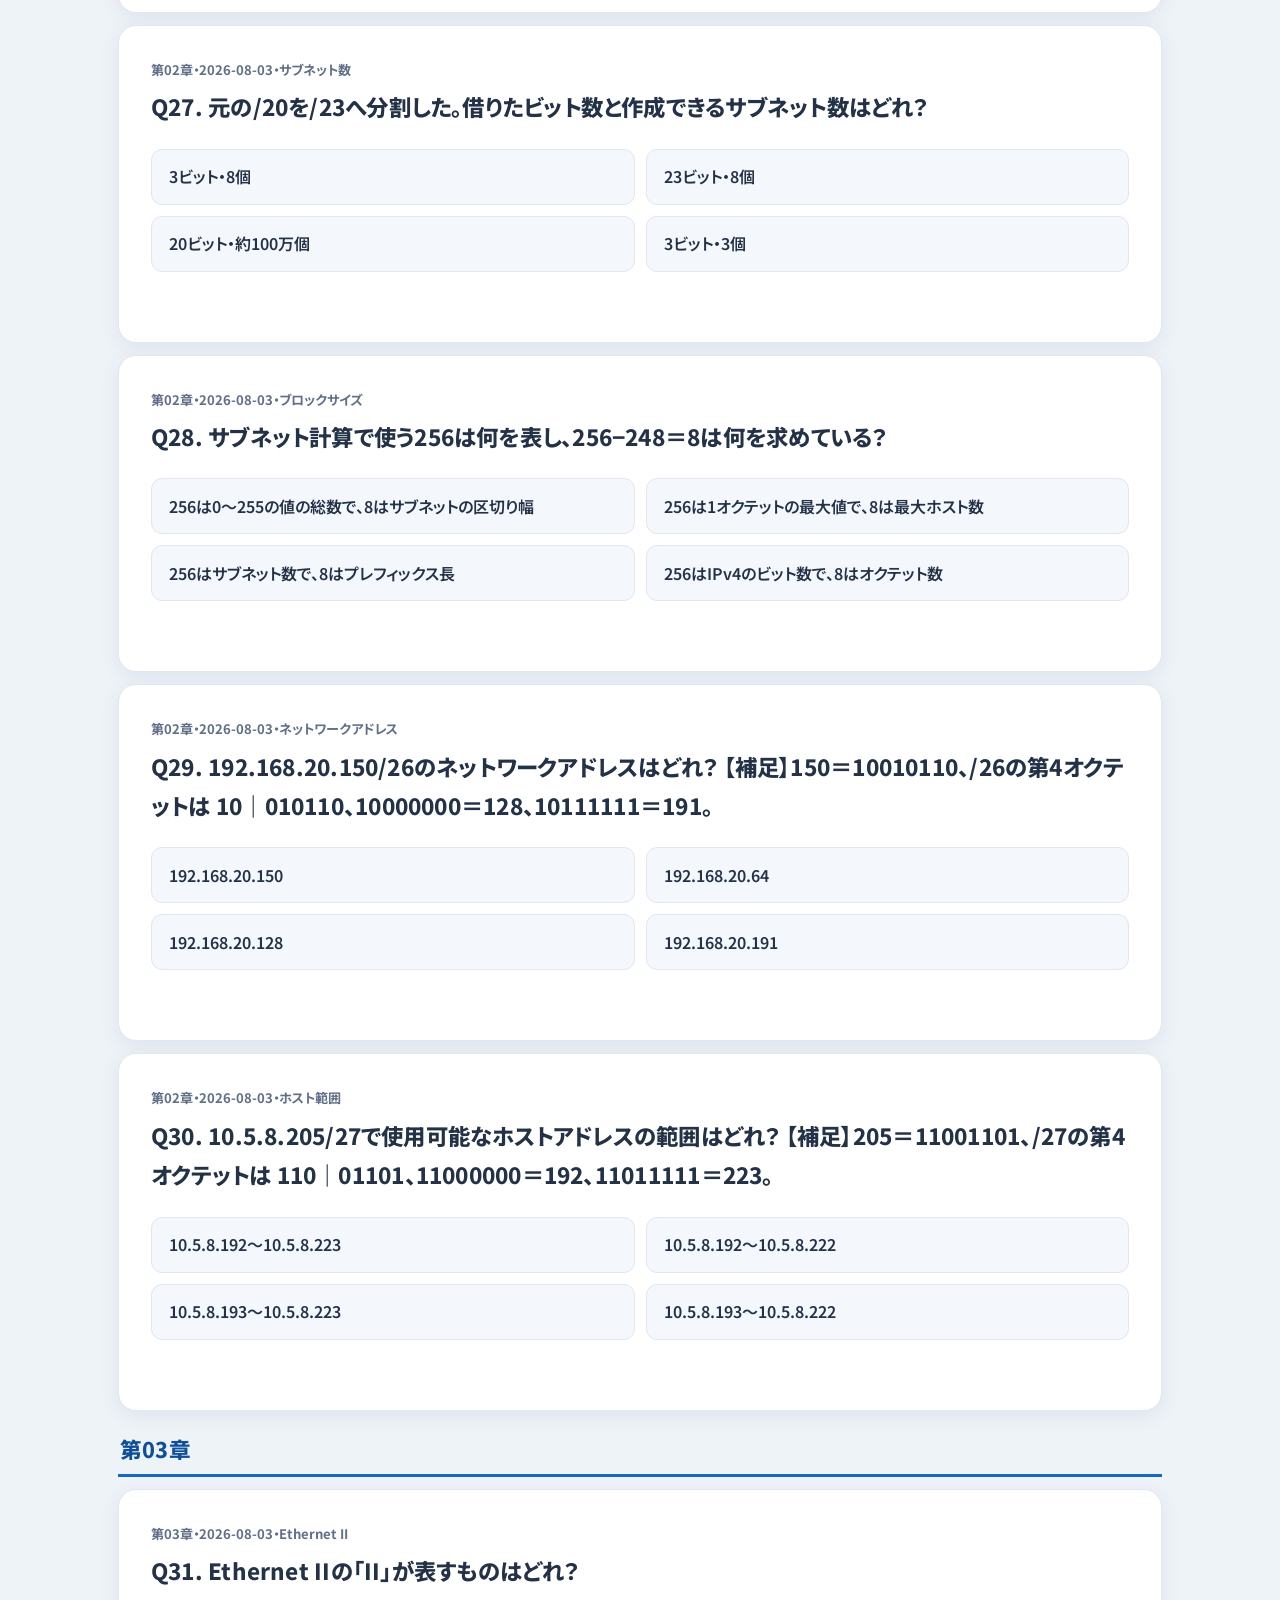
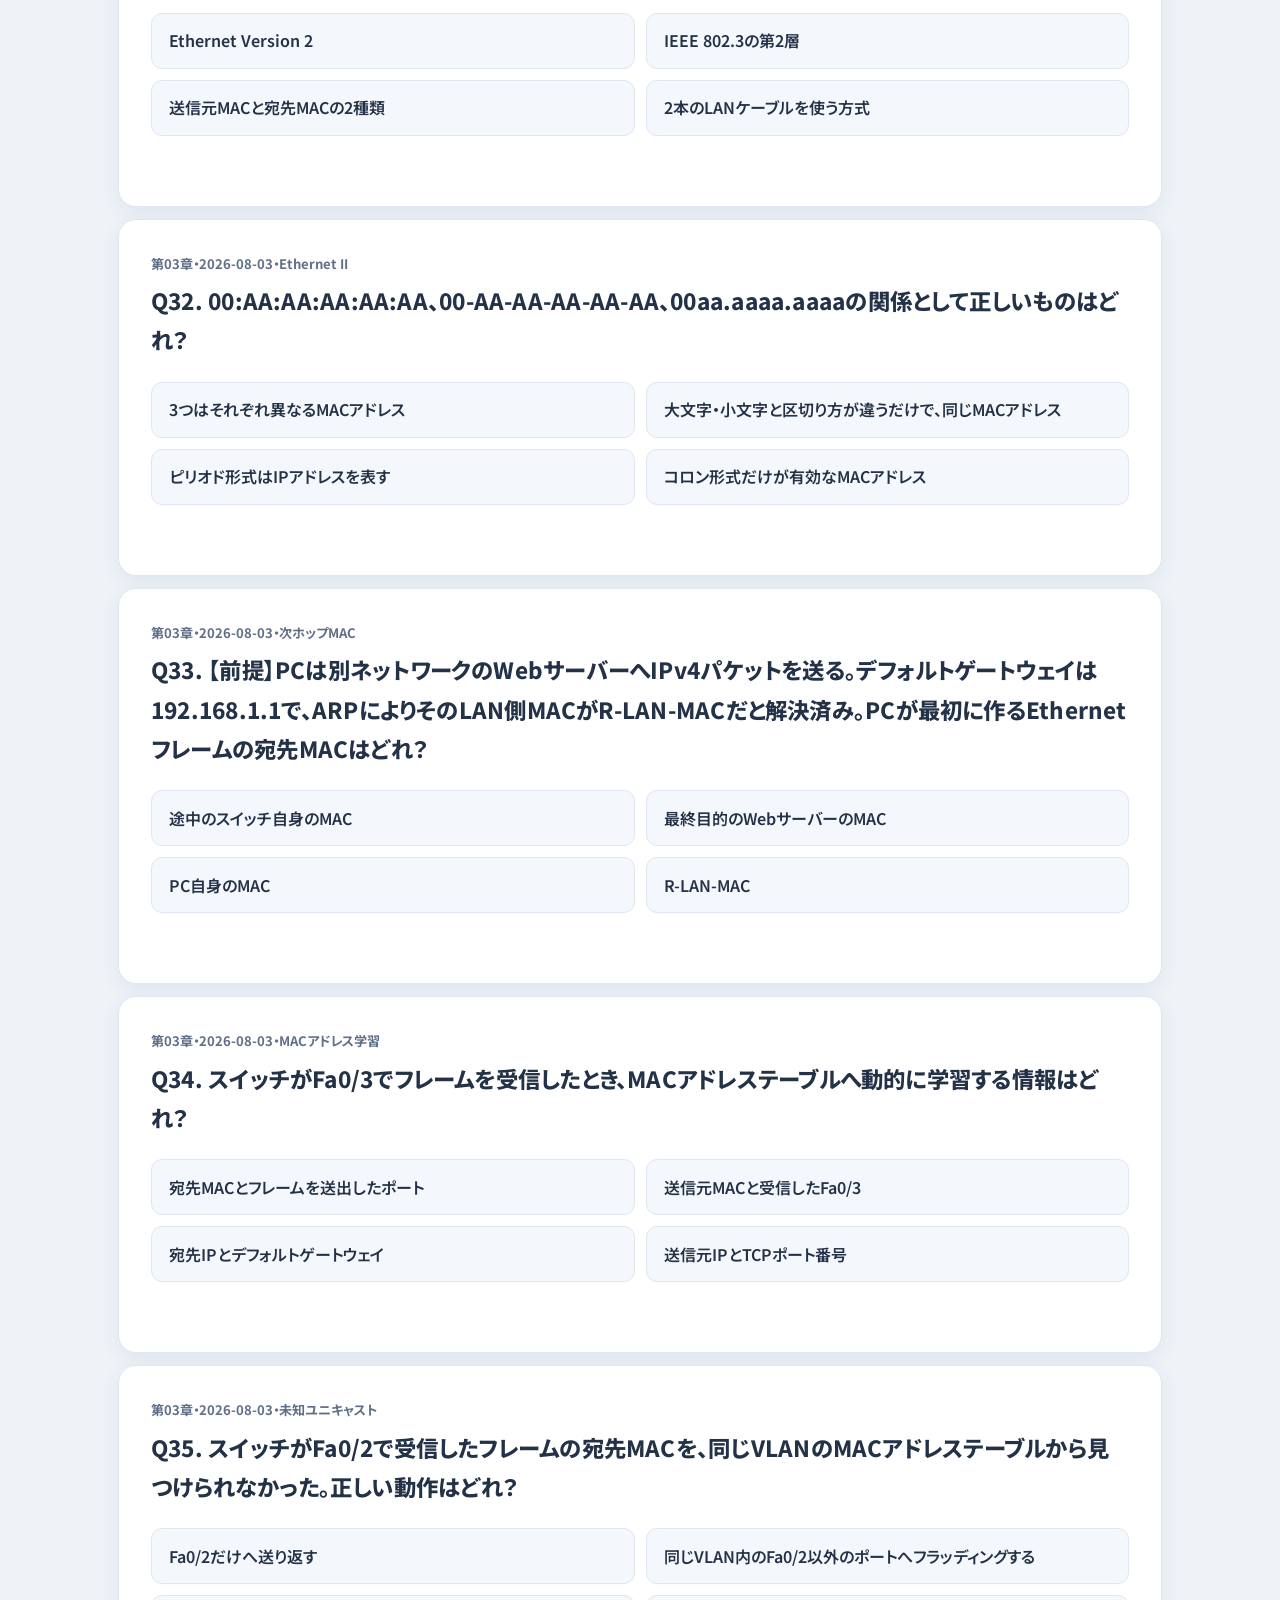
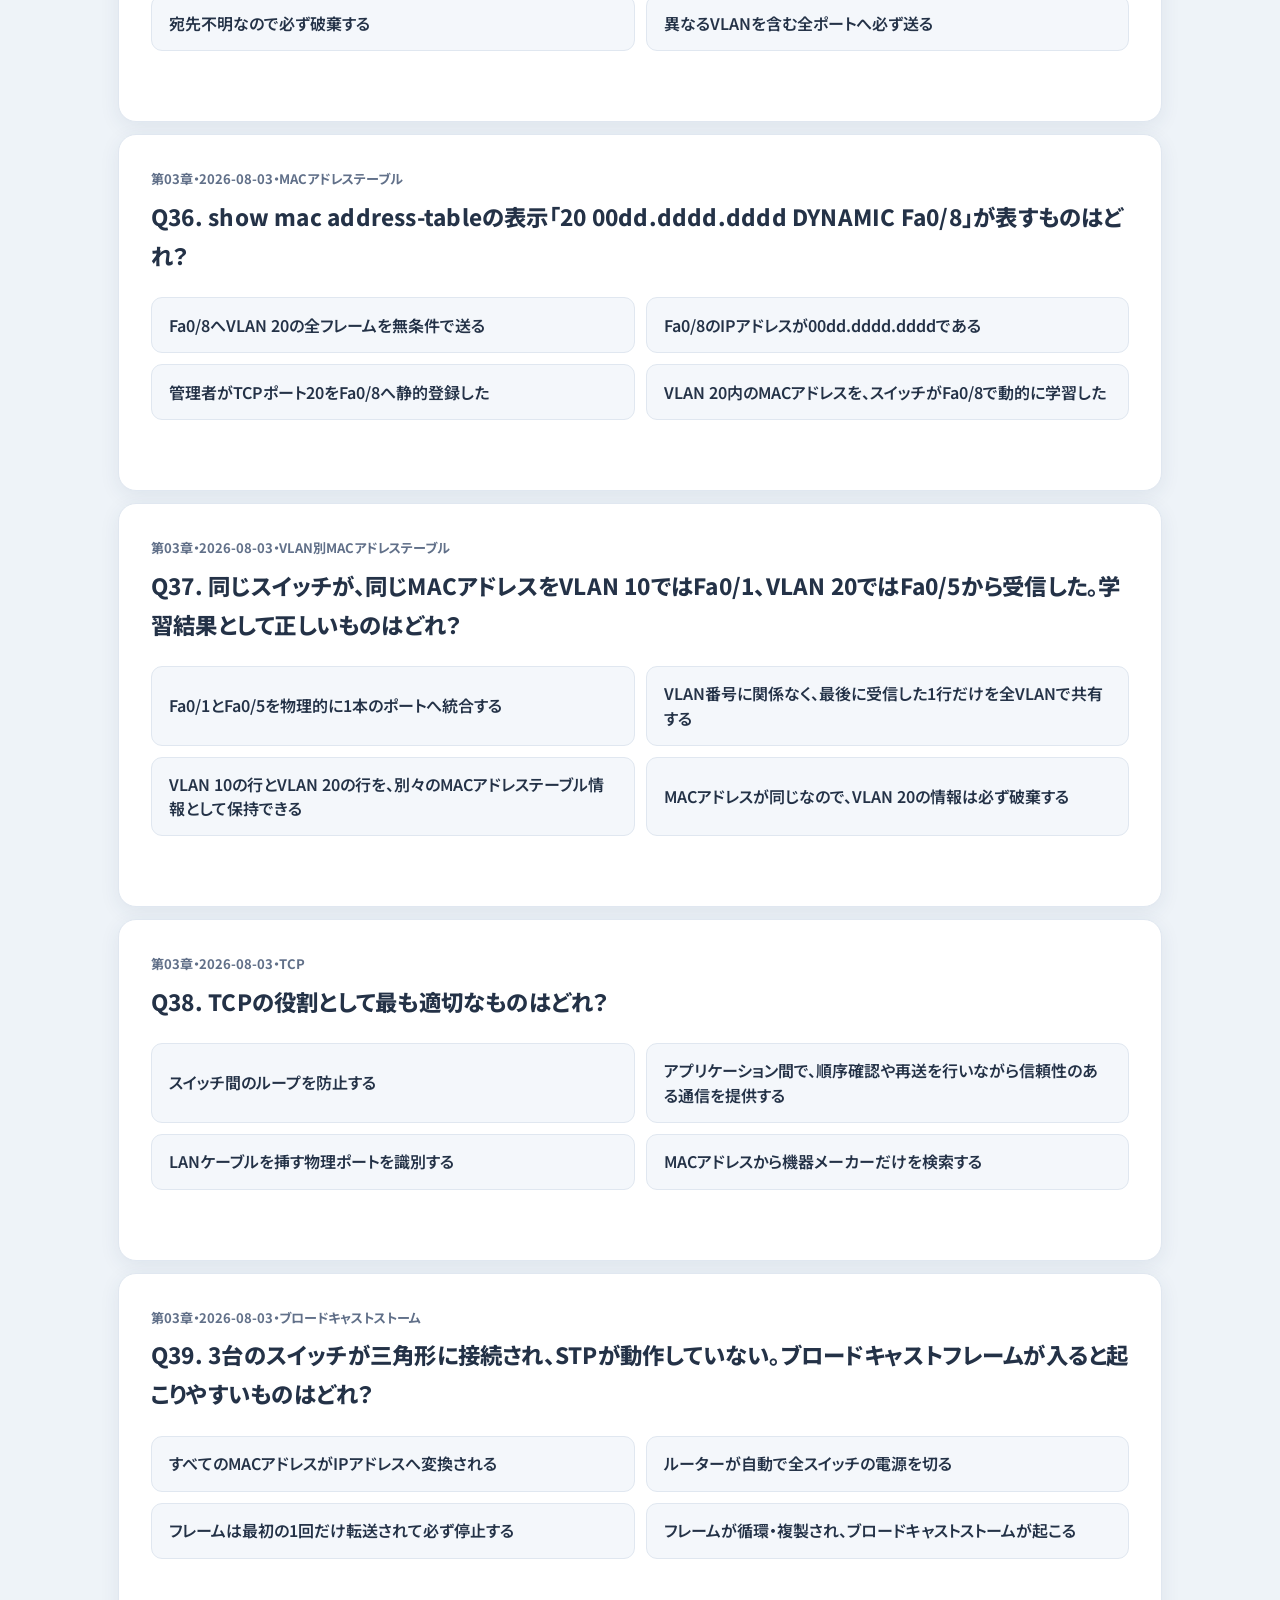
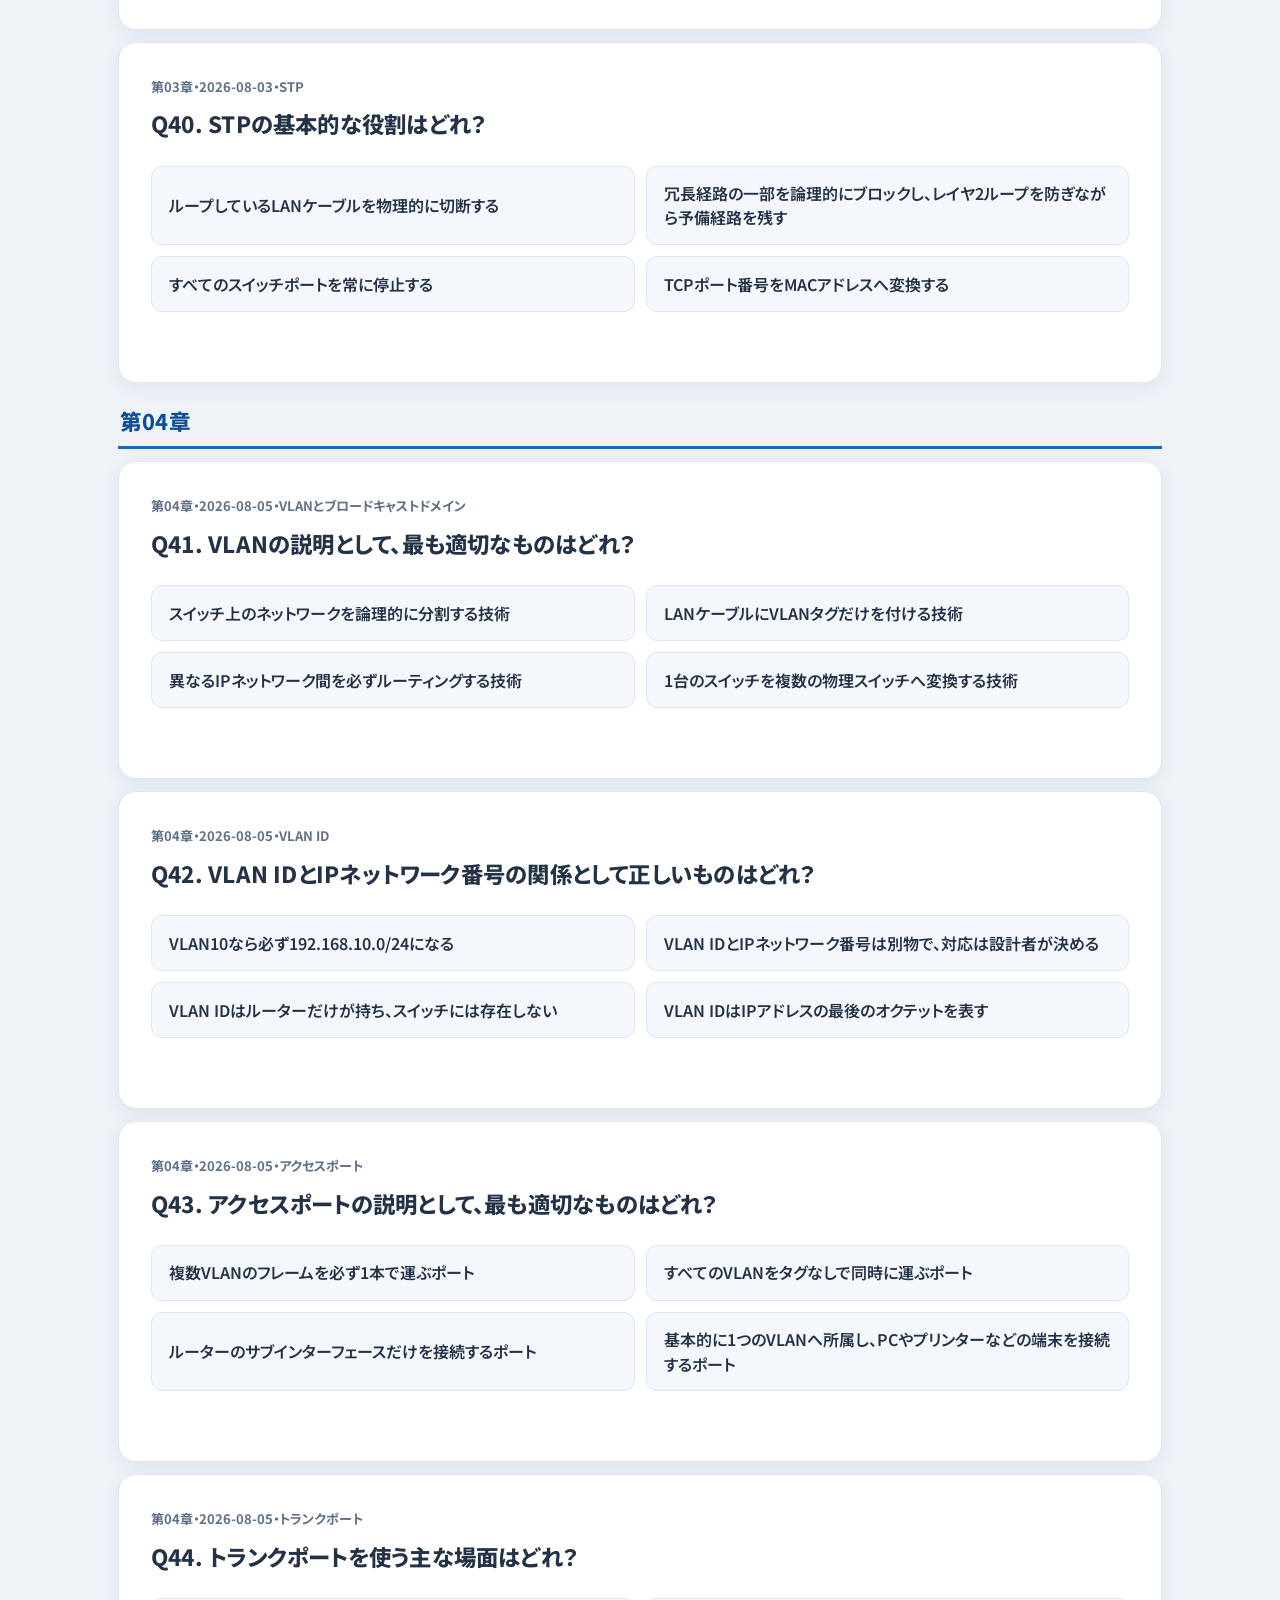
==== commit effd5ec3: "feat(ccna): add binary training tool" ====
--- a/ccna/index.html
+++ b/ccna/index.html
@@ -158,6 +158,7 @@
           </div>
         </div>
         <div class="quiz-actions">
+          <a class="quiz-action" href="binary/index.html">二進数ツール</a>
           <label class="chapter-picker" for="chapter-filter">
             表示する章
             <select class="quiz-action" id="chapter-filter">
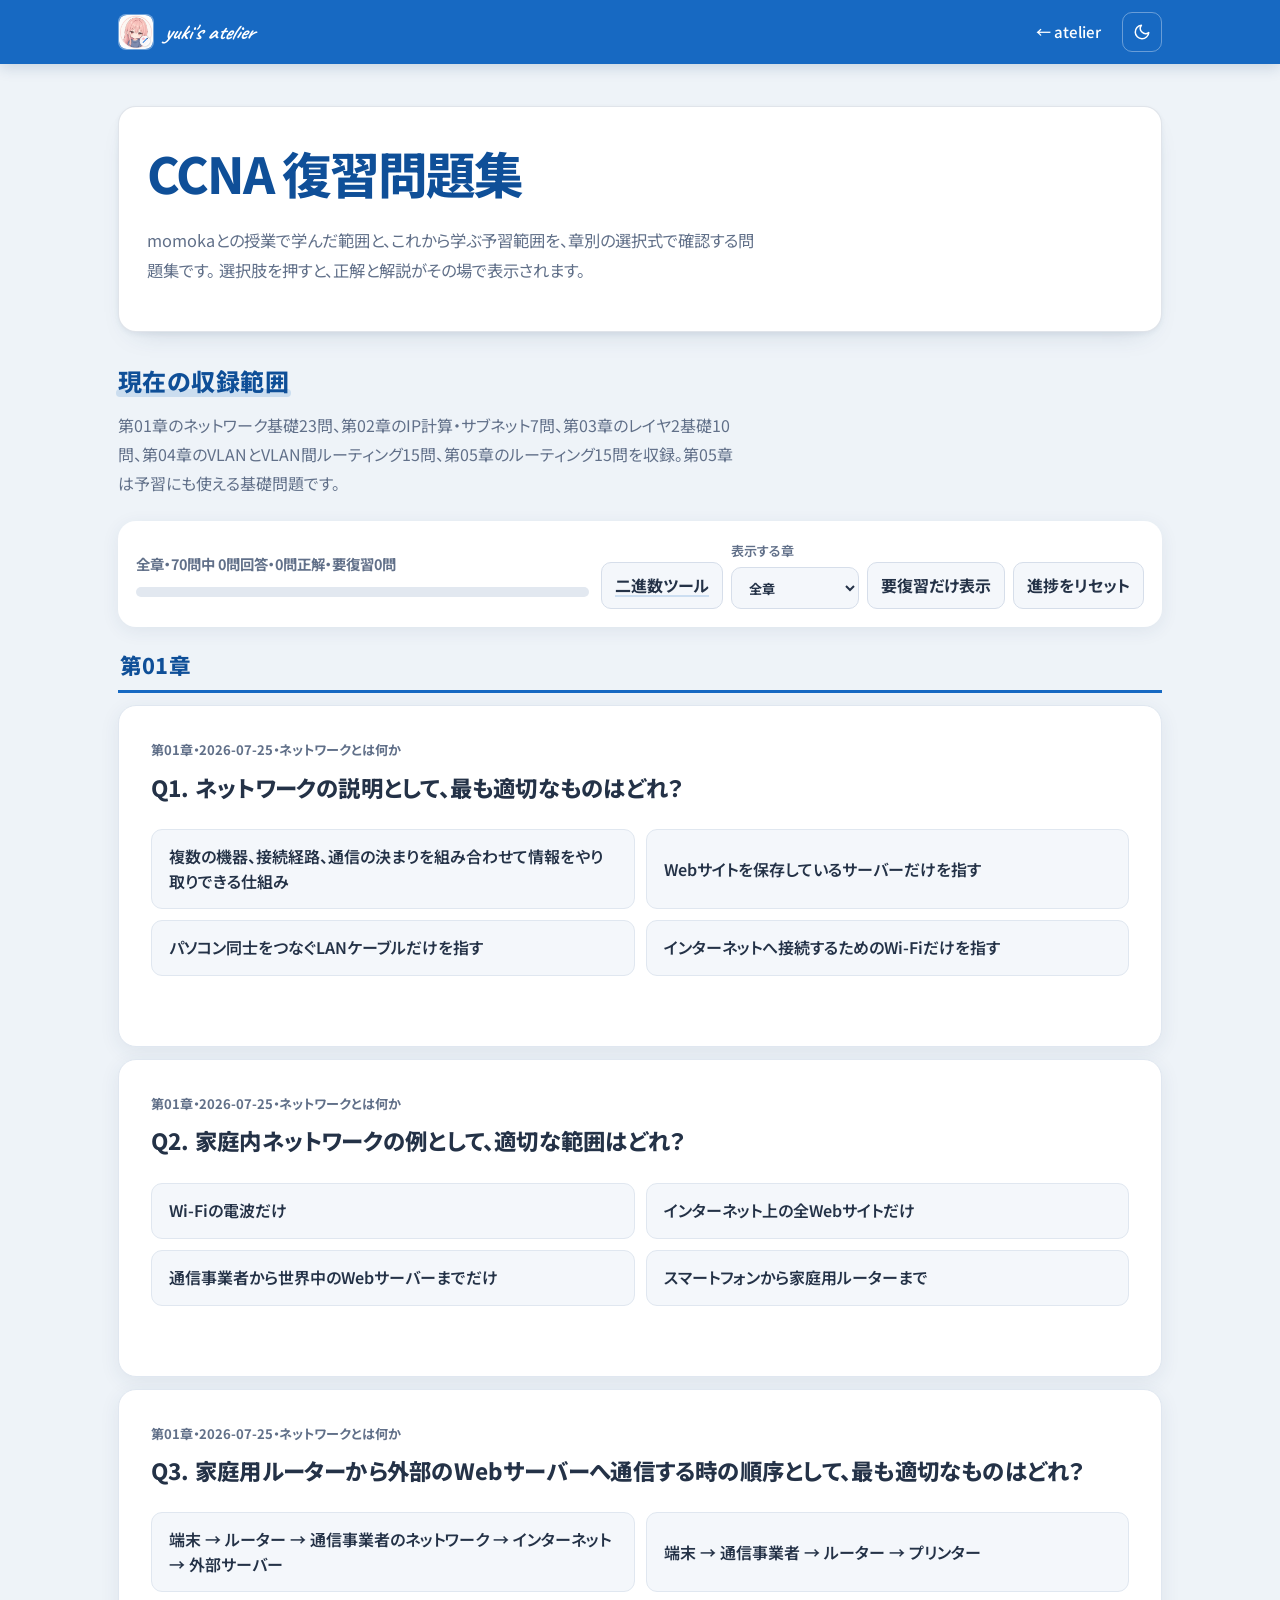
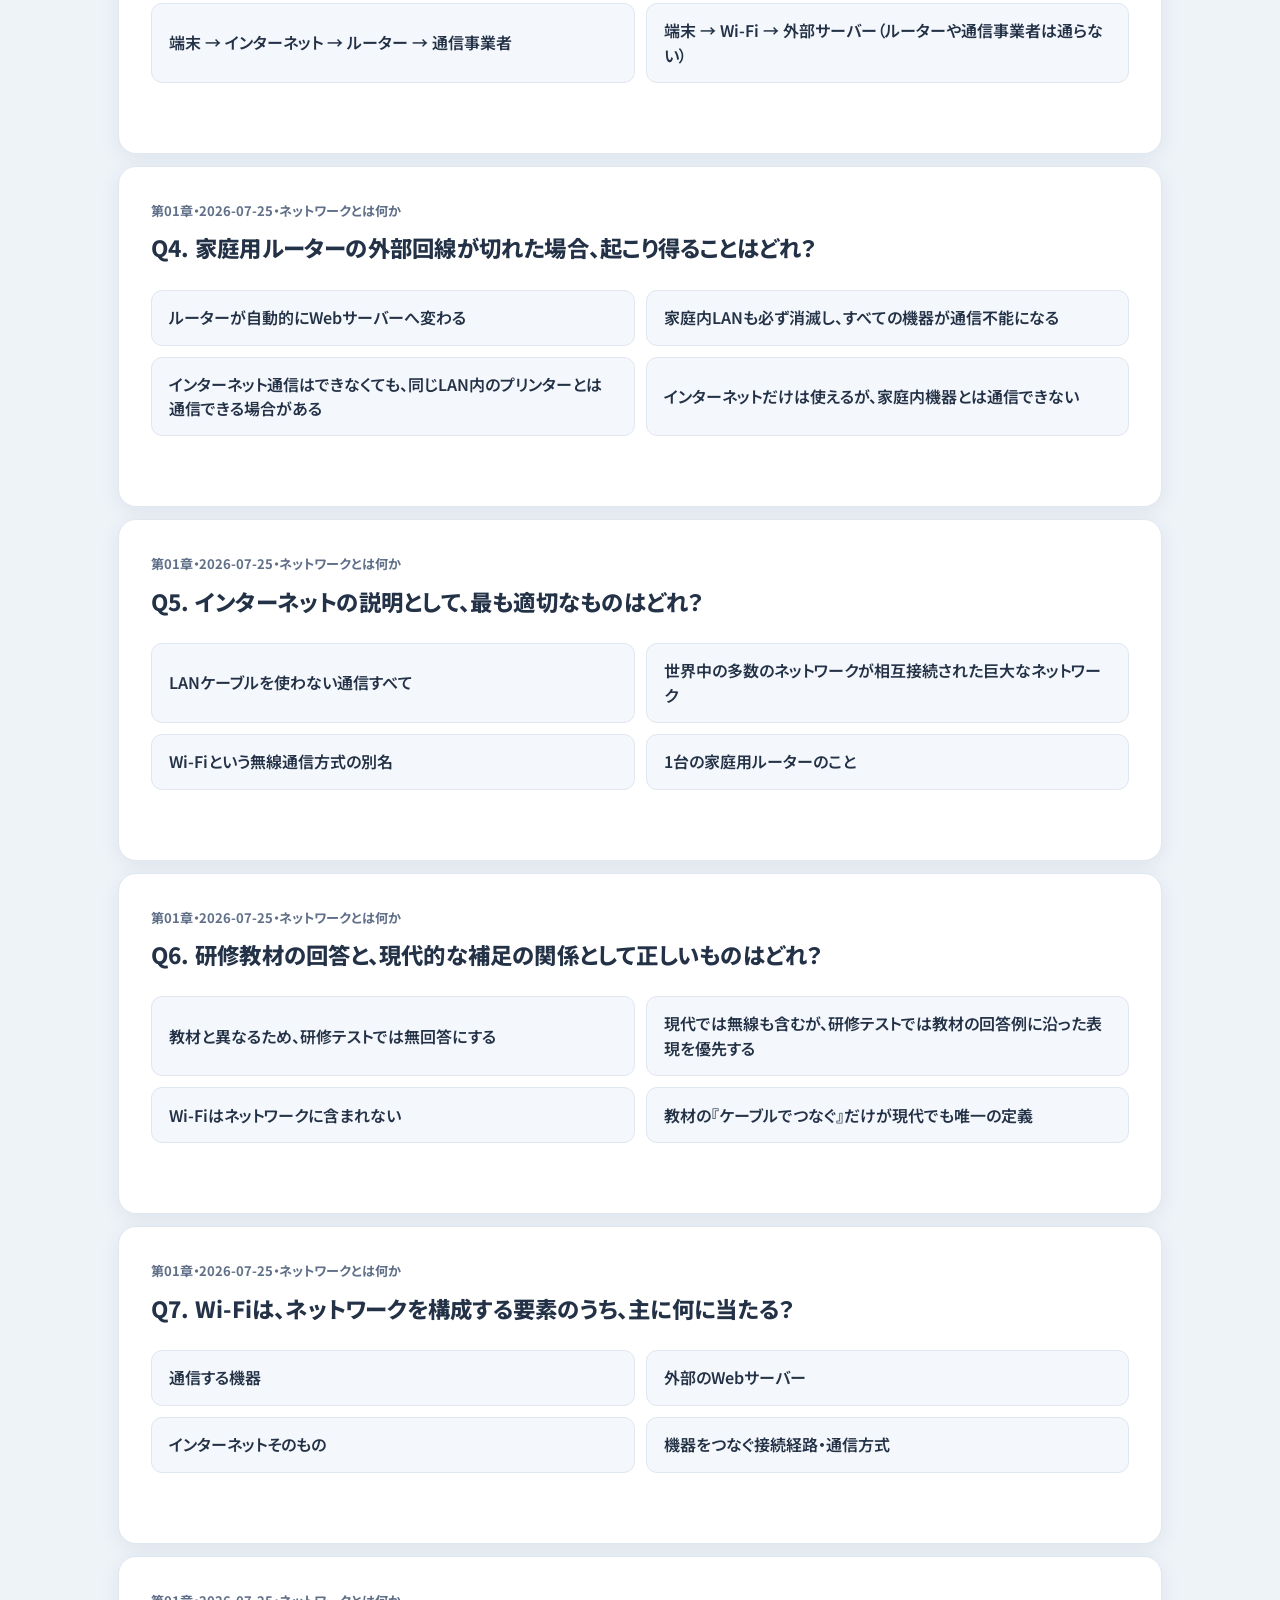
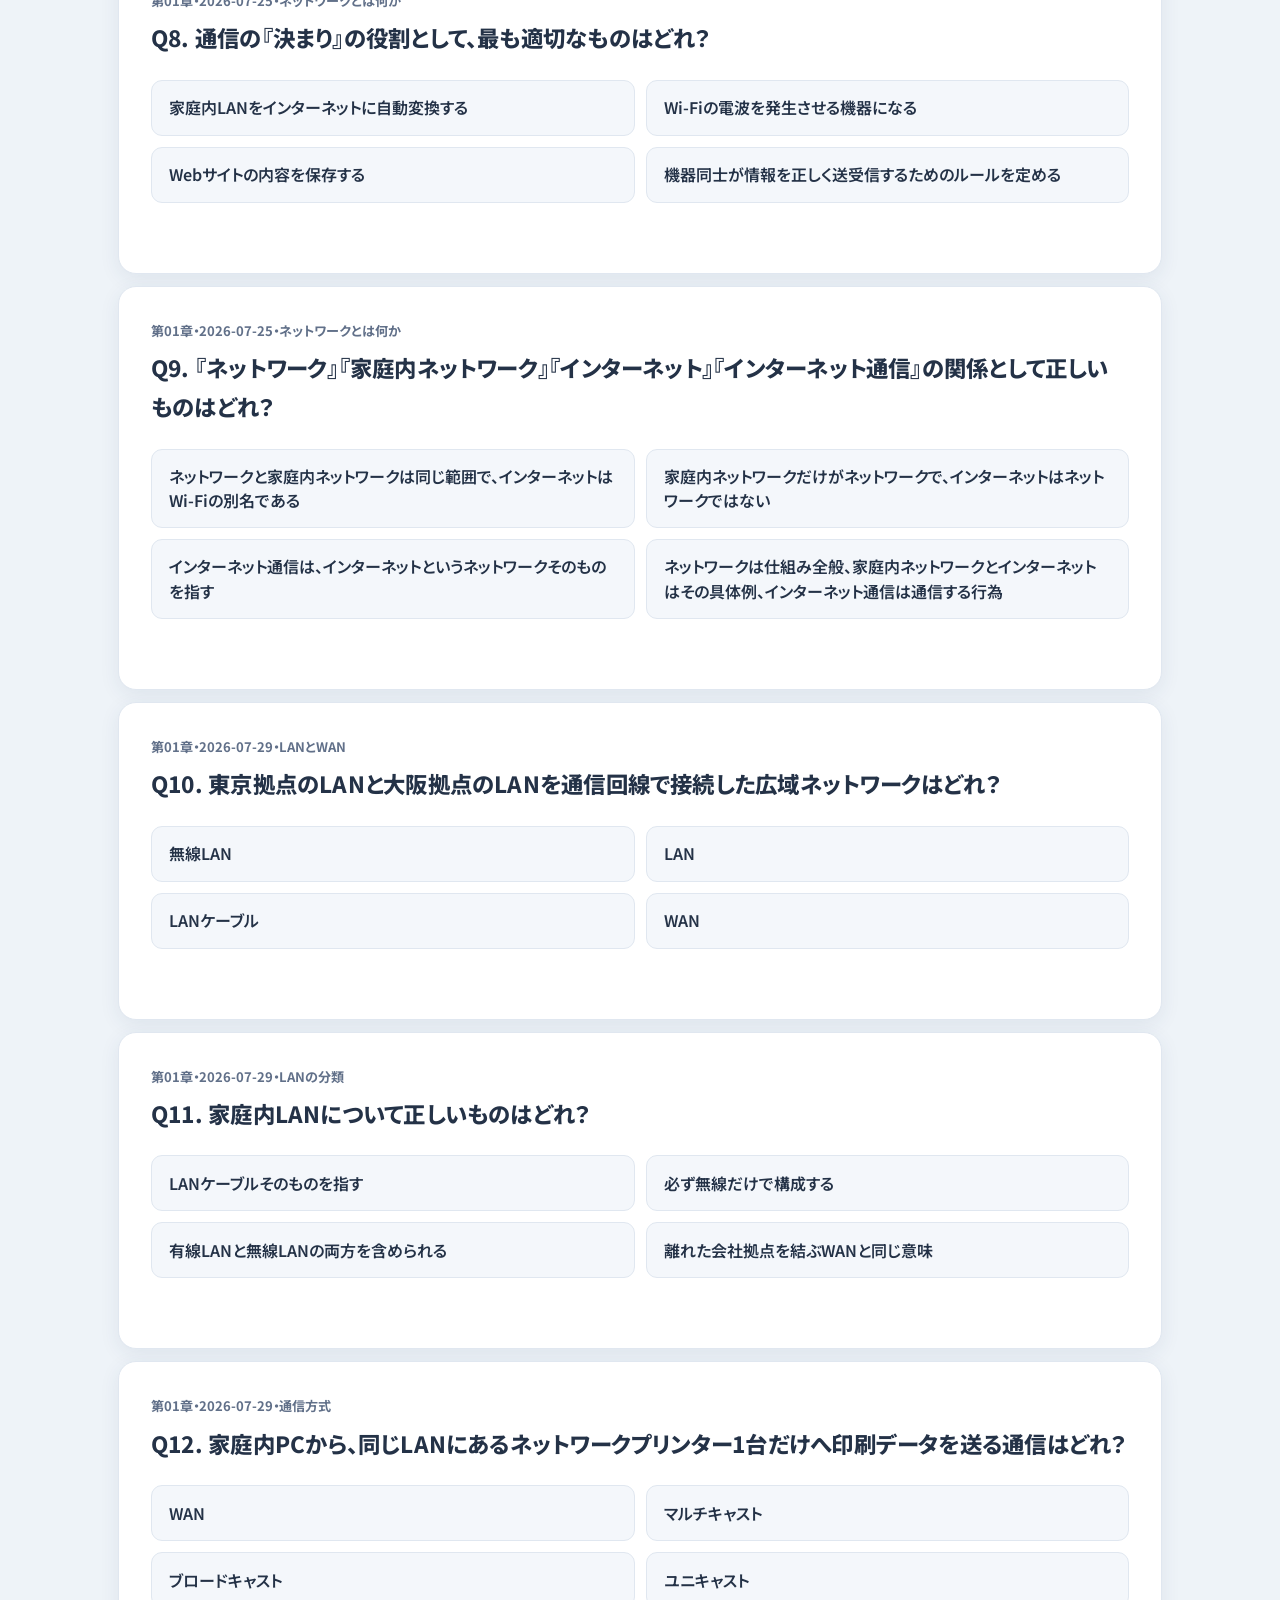
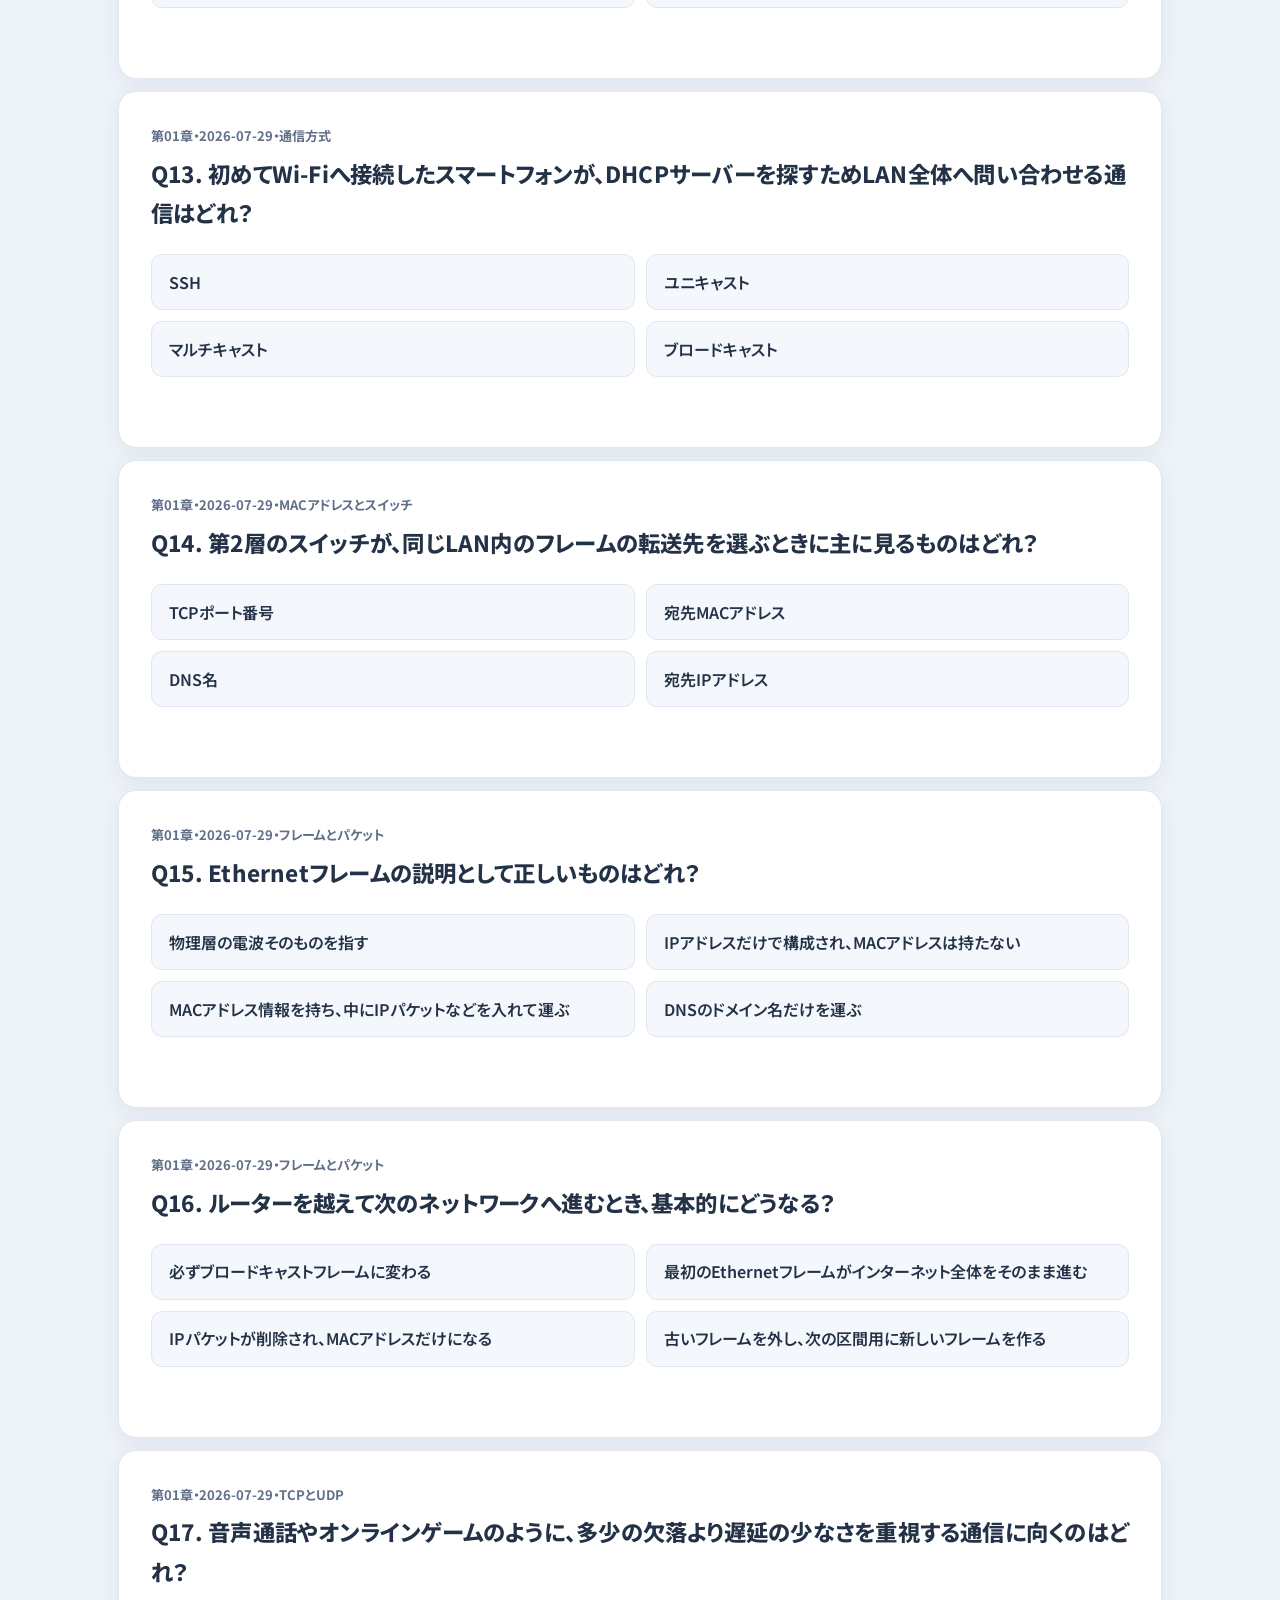
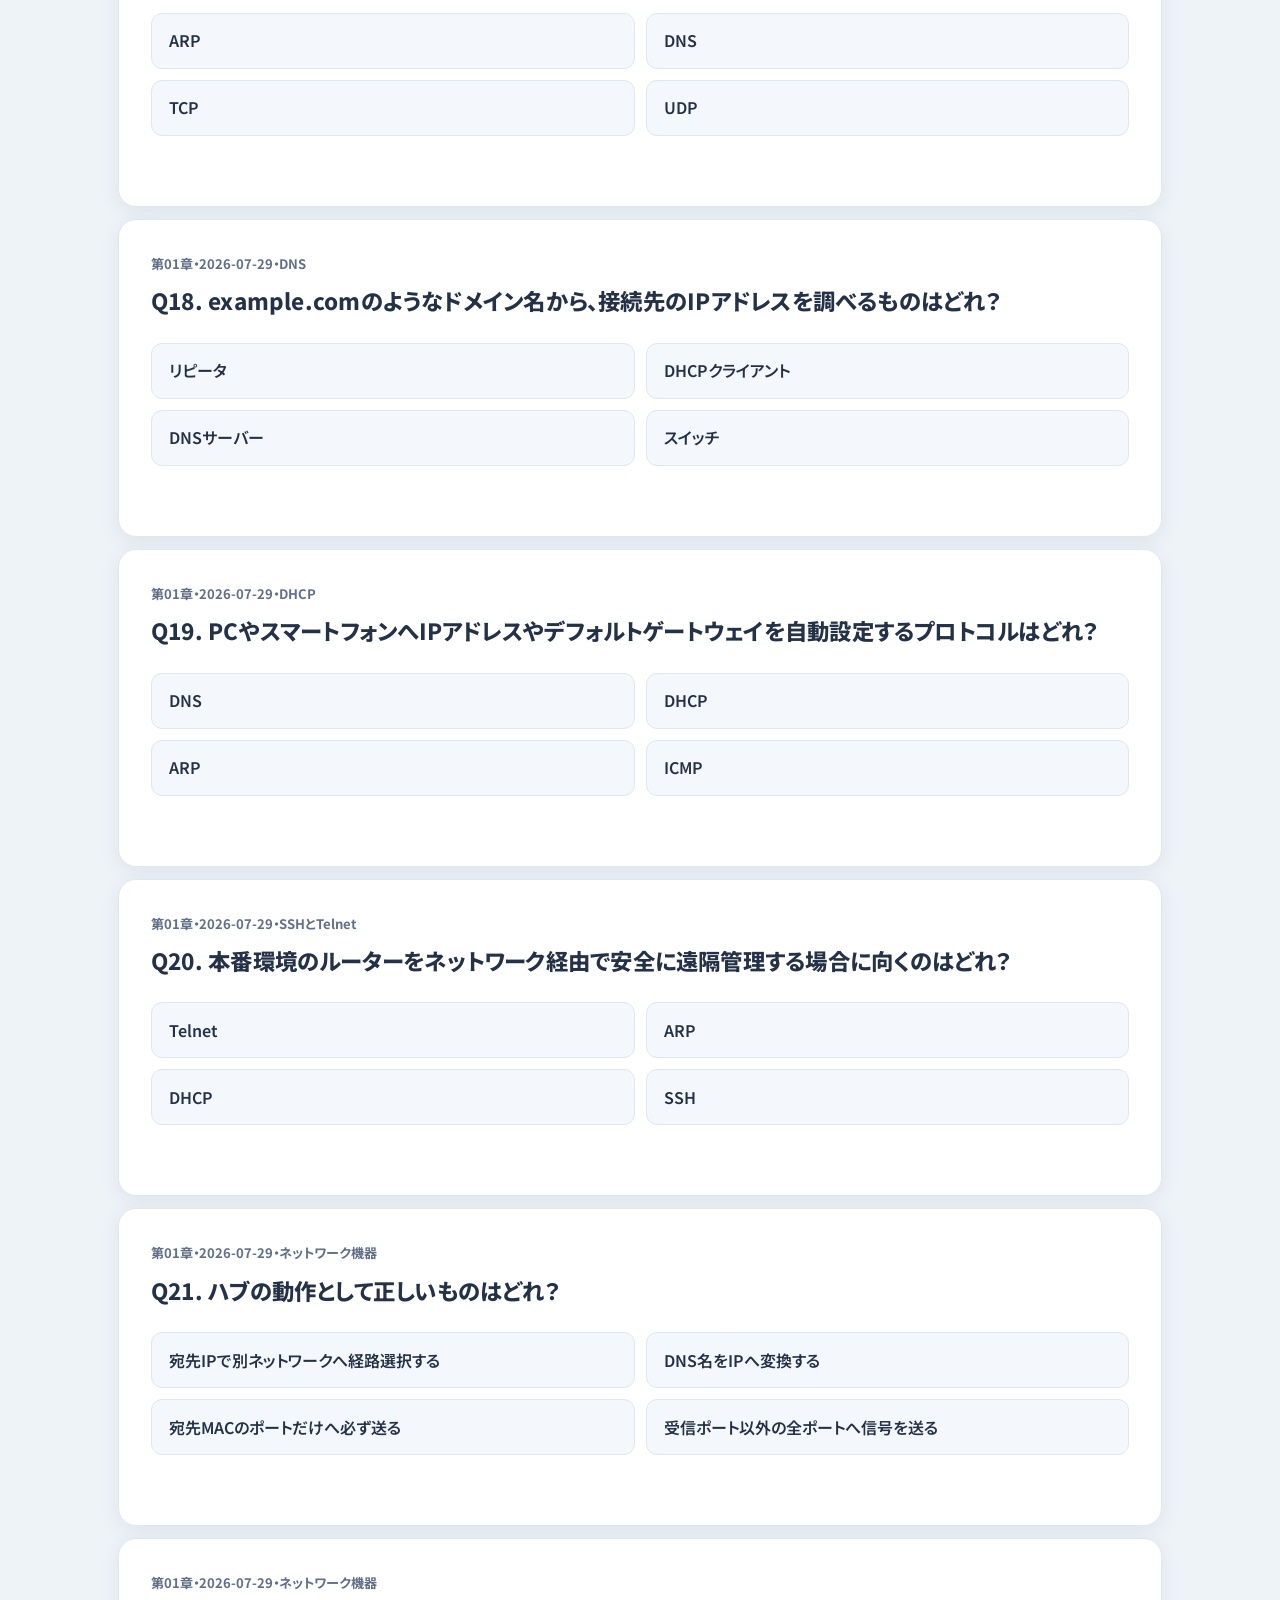
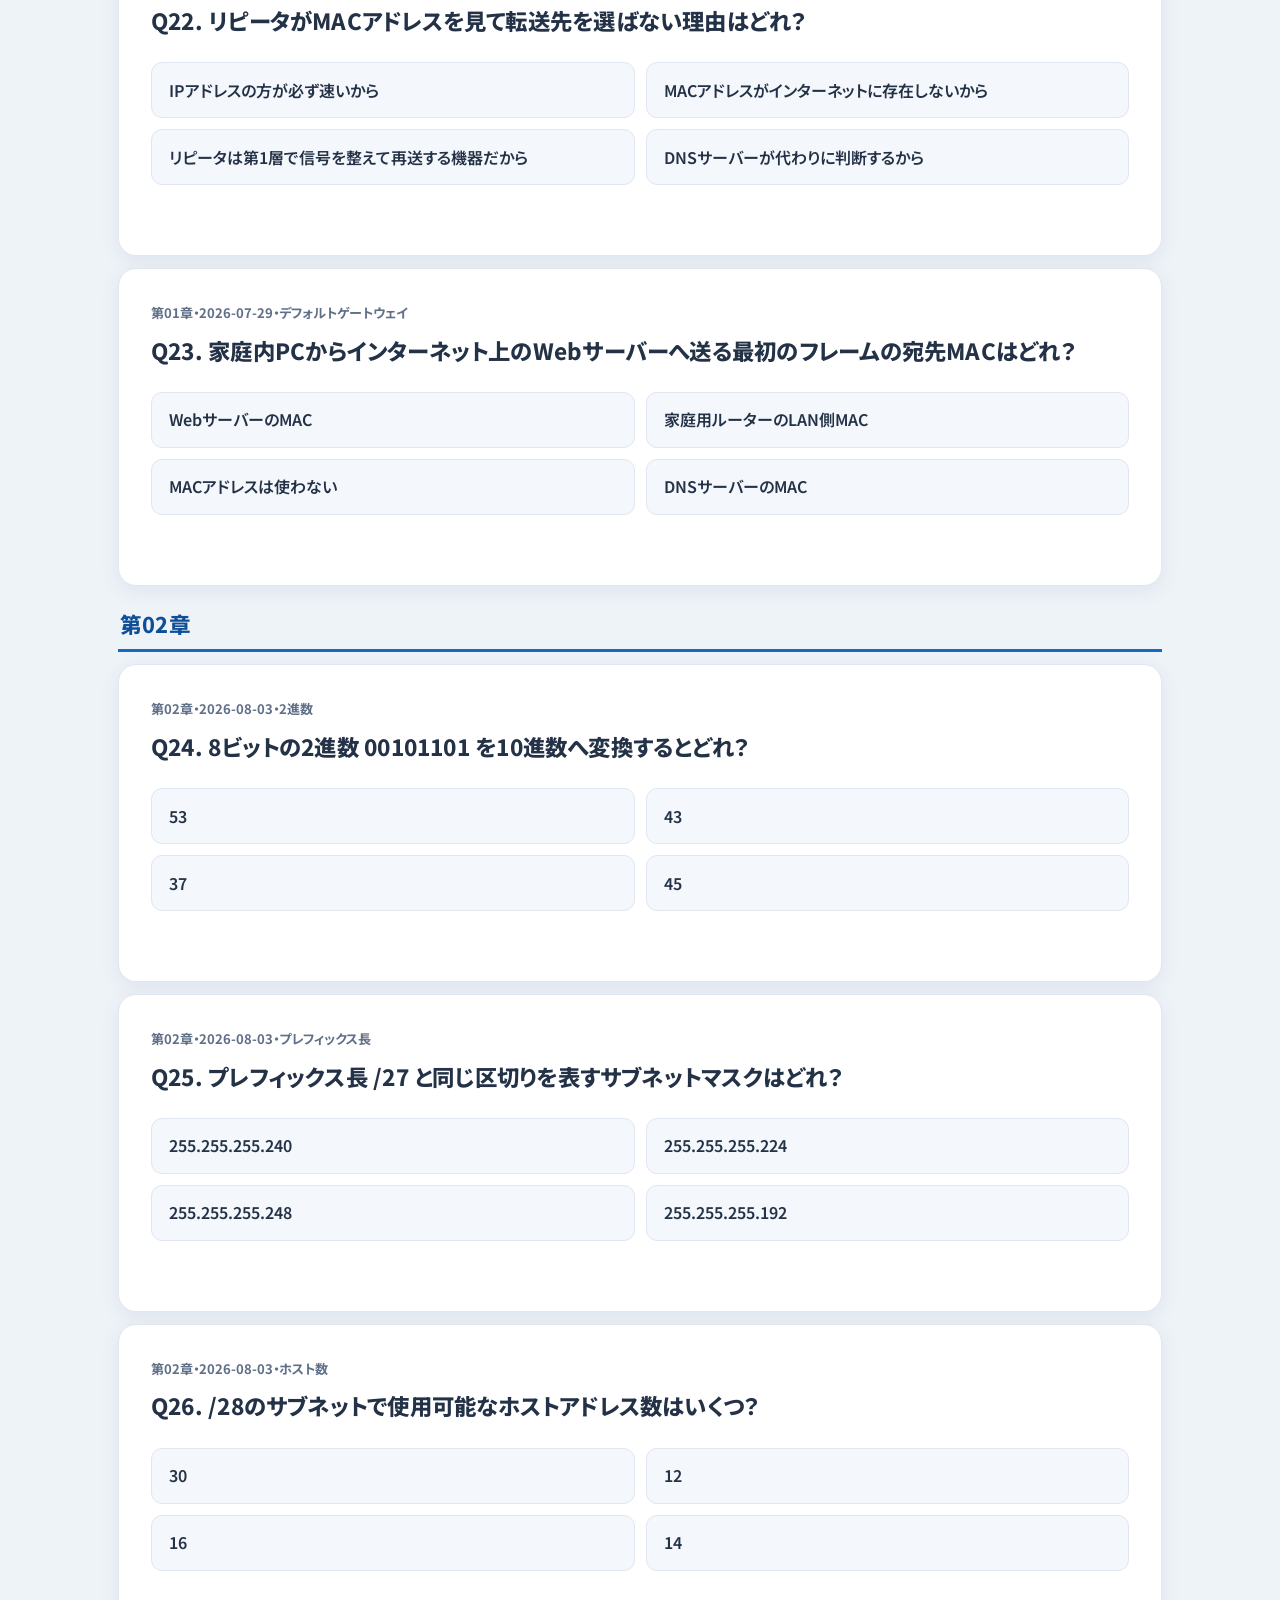
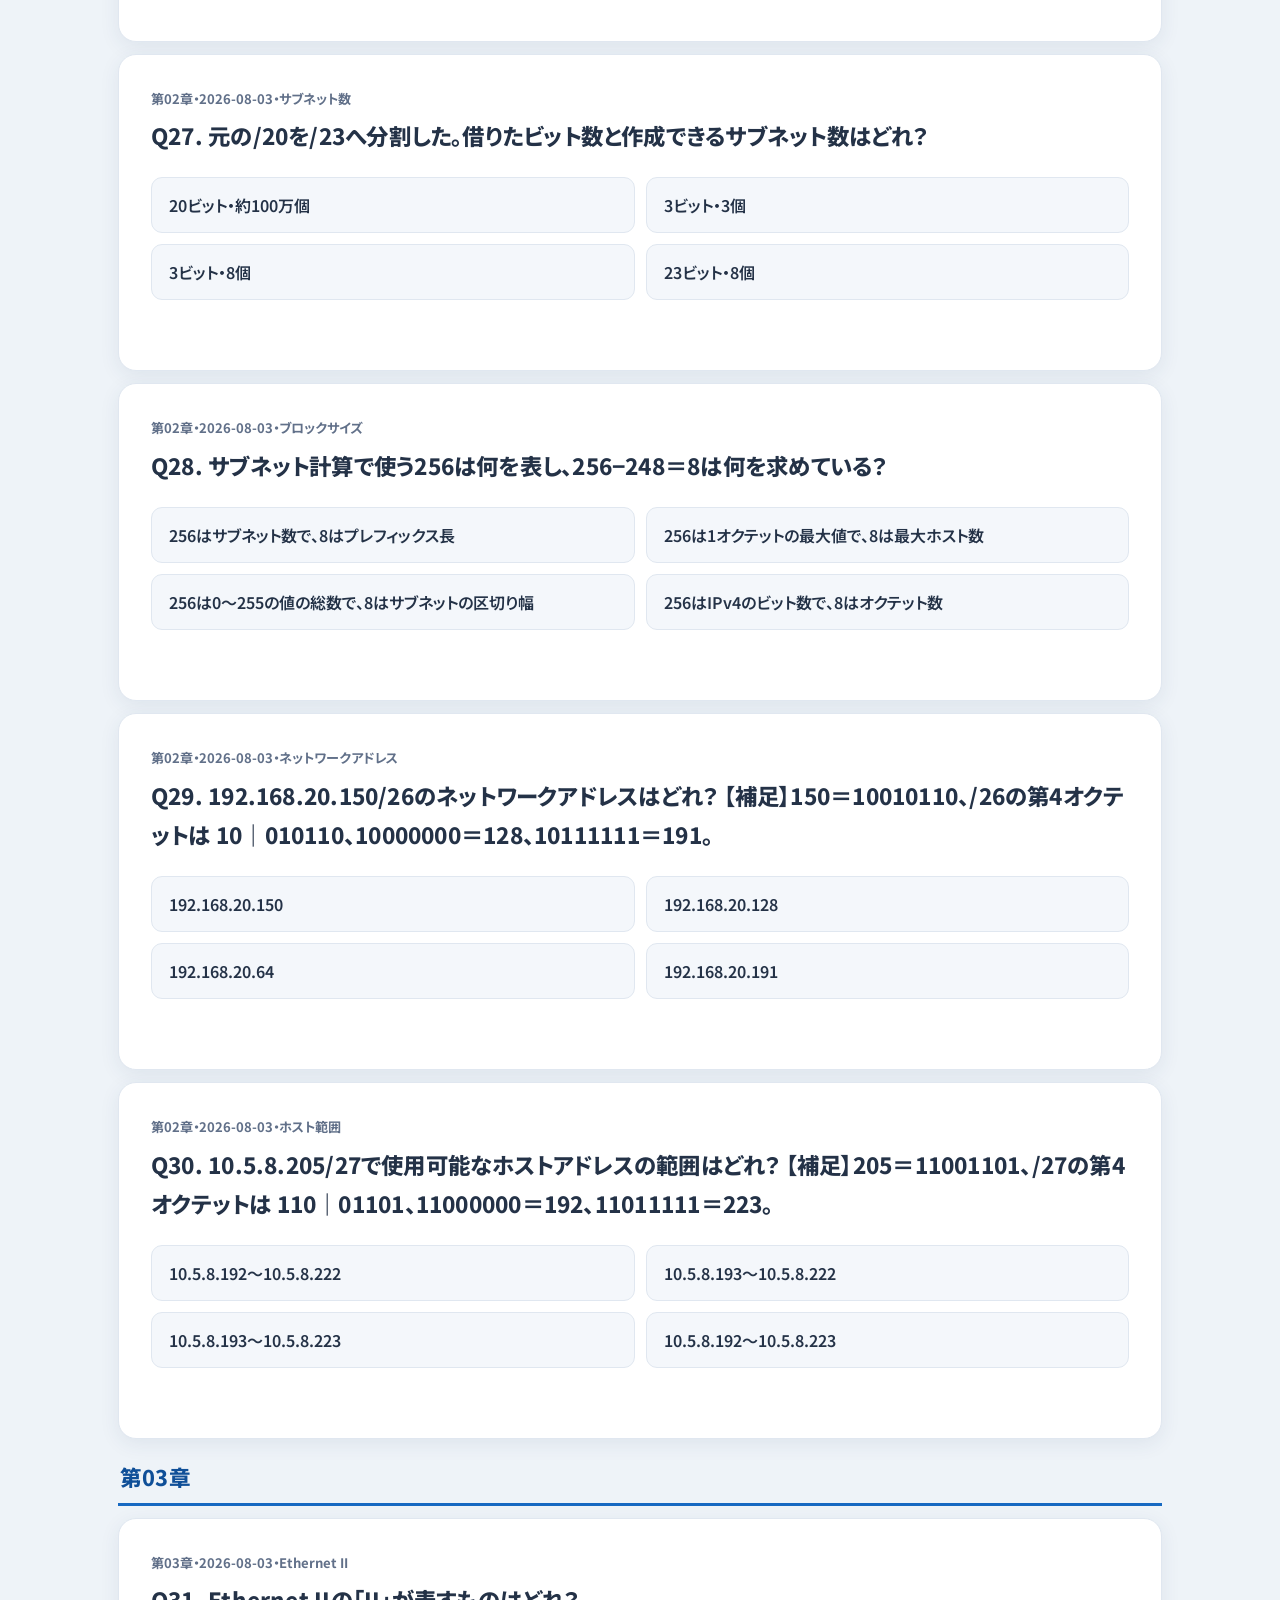
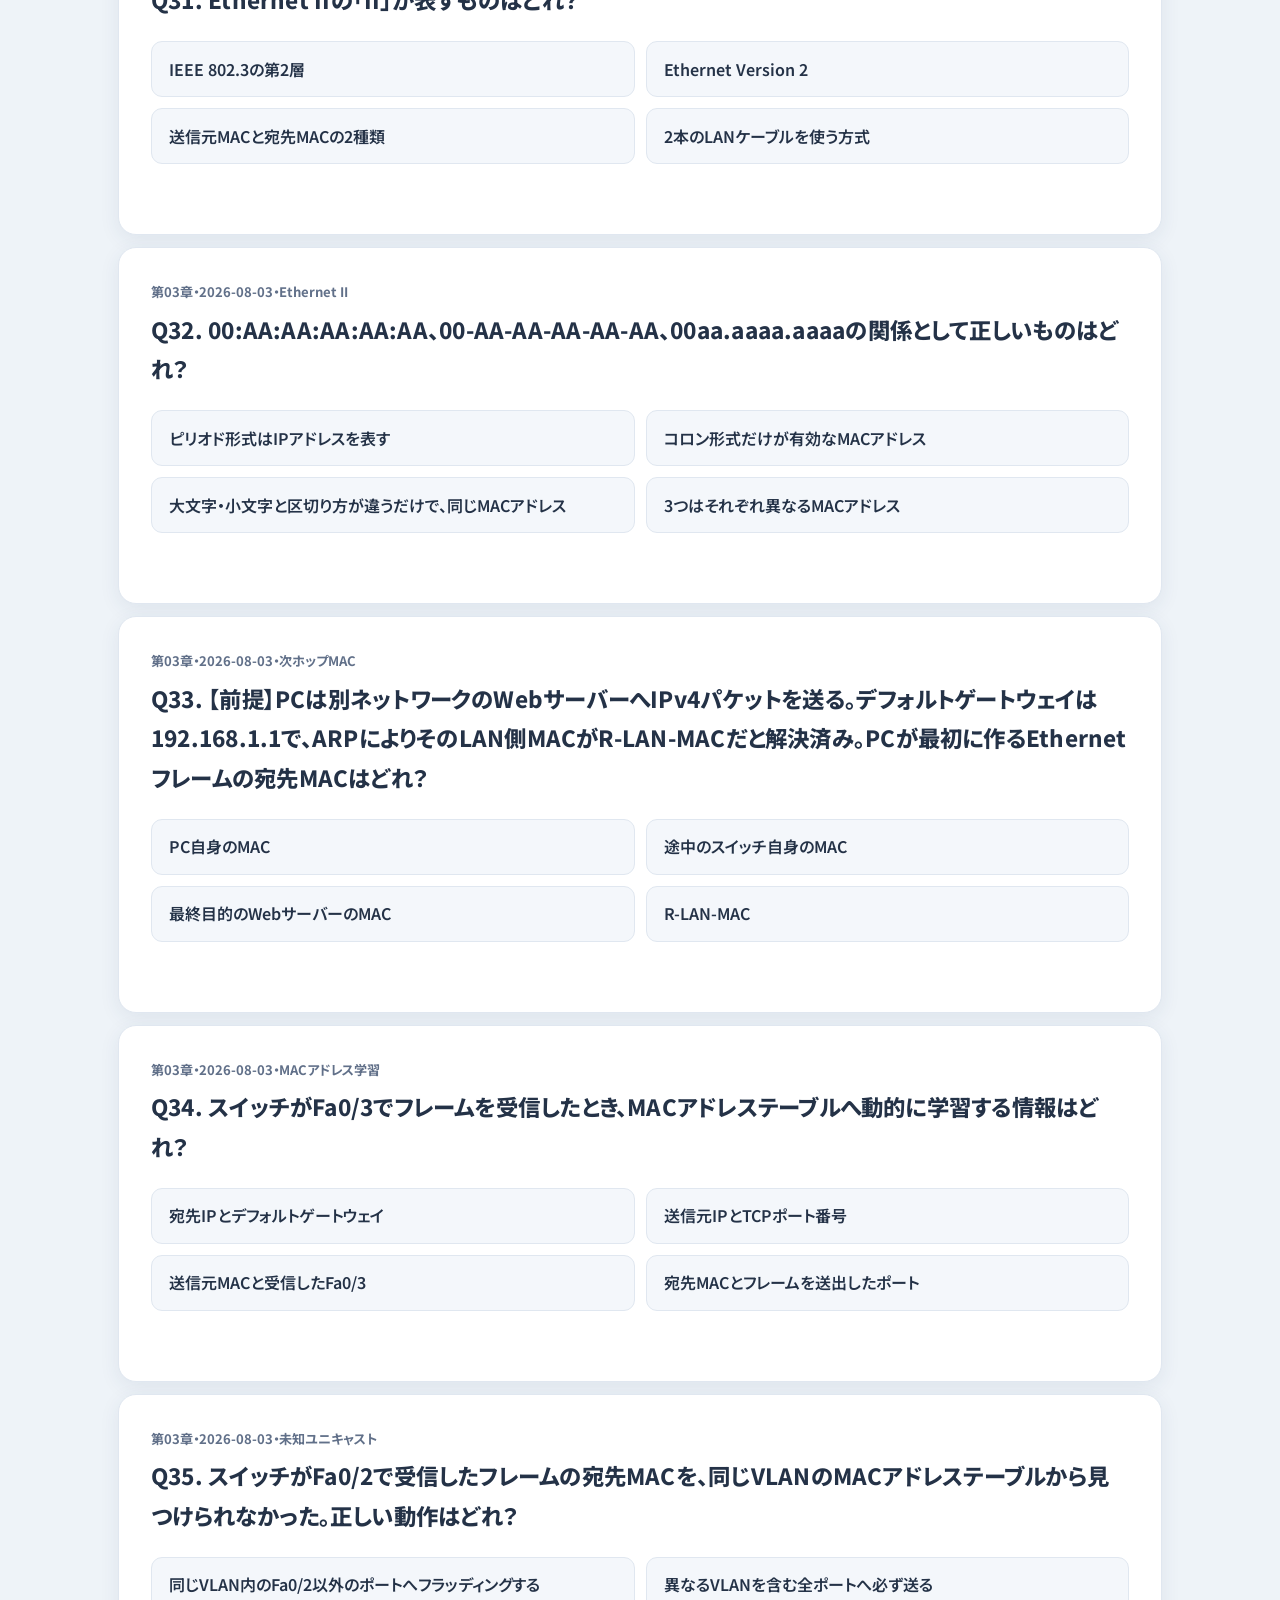
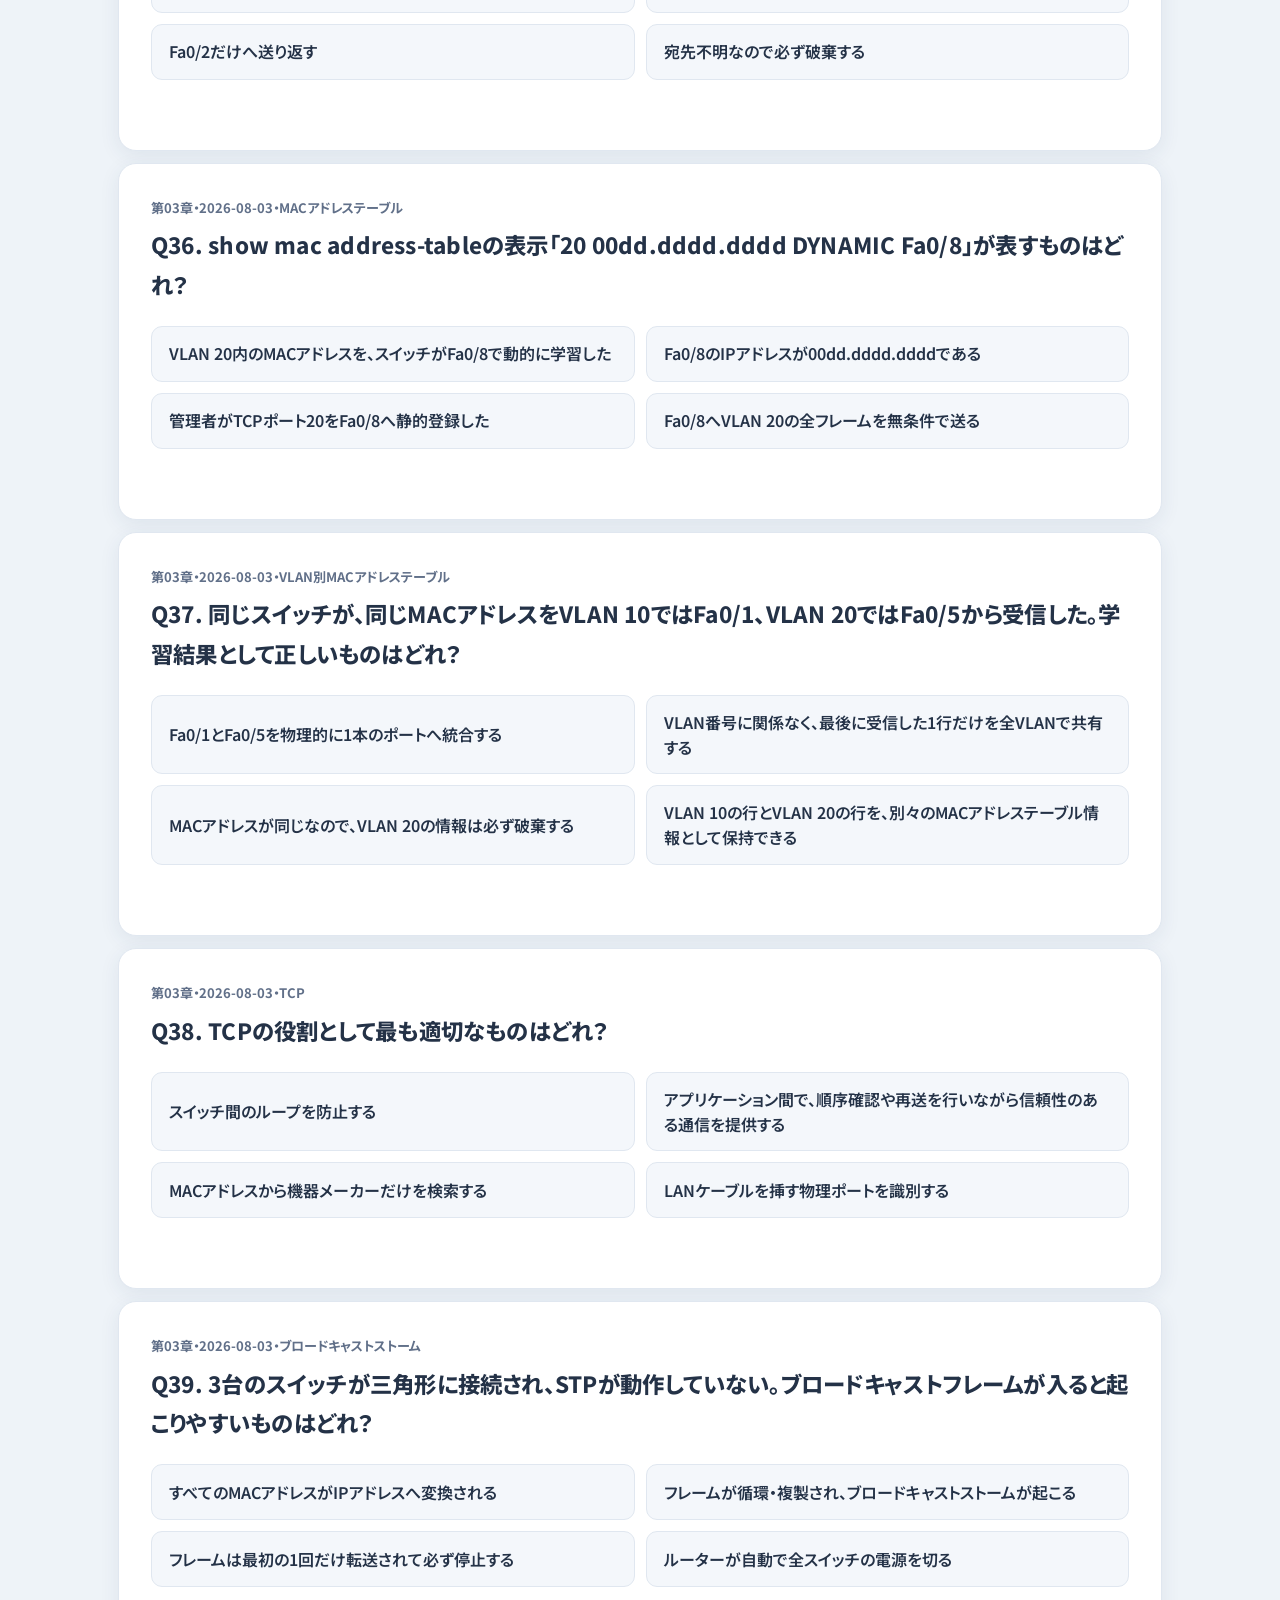
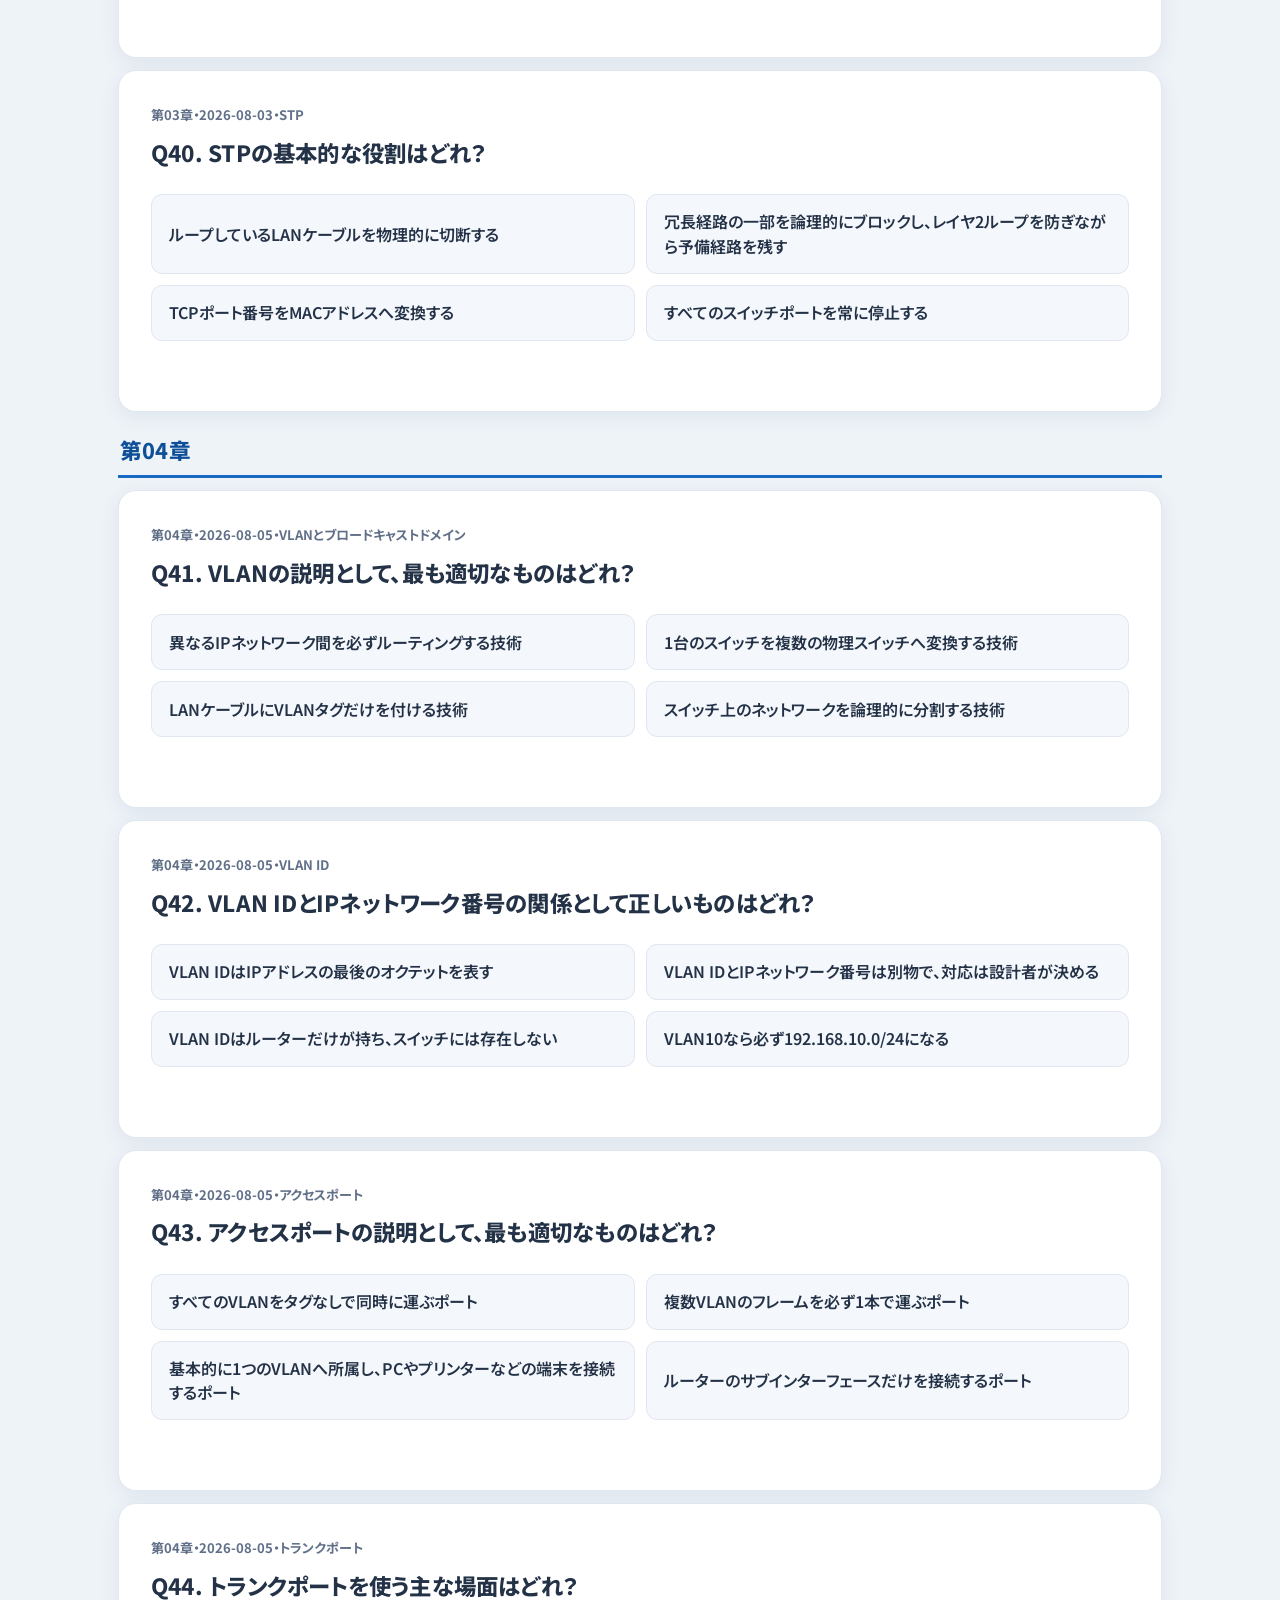
==== commit d2e9780e: "feat(ccna): add chapter 5 preview questions" ====
--- a/ccna/index.html
+++ b/ccna/index.html
@@ -3,7 +3,7 @@
 <head>
   <meta charset="UTF-8" />
   <meta name="viewport" content="width=device-width, initial-scale=1.0" />
-  <meta name="description" content="学習済みのCCNA範囲だけを章別・選択式で復習する問題集。回答後に正解と解説を確認できます。" />
+  <meta name="description" content="CCNAの学習済み範囲と予習範囲を章別・選択式で確認する問題集。回答後に正解と解説を確認できます。" />
   <title>CCNA 復習問題集 ｜ yuki's atelier</title>
   <link rel="icon" href="../assets/icons/favicon.ico" sizes="any" />
   <link rel="icon" href="../assets/icons/favicon-32.png" type="image/png" sizes="32x32" />
@@ -141,14 +141,14 @@
     <section class="hero">
       <h1 class="hero-title">CCNA 復習問題集</h1>
       <p class="hero-lead">
-        momokaとの授業で学んだ範囲だけを、章別の選択式で復習する問題集です。
+        momokaとの授業で学んだ範囲と、これから学ぶ予習範囲を、章別の選択式で確認する問題集です。
         選択肢を押すと、正解と解説がその場で表示されます。
       </p>
     </section>
 
     <section class="home-section" aria-labelledby="current-scope">
       <h2 class="section-title" id="current-scope">現在の収録範囲</h2>
-      <p class="section-lead">第01章のネットワーク基礎23問、第02章のIP計算・サブネット7問、第03章のレイヤ2基礎10問、第04章のVLANとVLAN間ルーティング15問を収録。未学習の範囲は出題しません。</p>
+      <p class="section-lead">第01章のネットワーク基礎23問、第02章のIP計算・サブネット7問、第03章のレイヤ2基礎10問、第04章のVLANとVLAN間ルーティング15問、第05章のルーティング15問を収録。第05章は予習にも使える基礎問題です。</p>
 
       <div class="quiz-toolbar">
         <div class="quiz-progress-summary">
@@ -167,6 +167,7 @@
               <option value="第02章">第02章</option>
               <option value="第03章">第03章</option>
               <option value="第04章">第04章</option>
+              <option value="第05章">第05章（予習）</option>
             </select>
           </label>
           <button class="quiz-action" id="review-filter" type="button" aria-pressed="false">要復習だけ表示</button>
@@ -190,6 +191,7 @@
   <script src="questions-ch02.js"></script>
   <script src="questions-ch03.js"></script>
   <script src="questions-ch04.js"></script>
+  <script src="questions-ch05.js"></script>
   <script src="questions.js"></script>
   <script src="state.js"></script>
   <script src="app.js"></script>
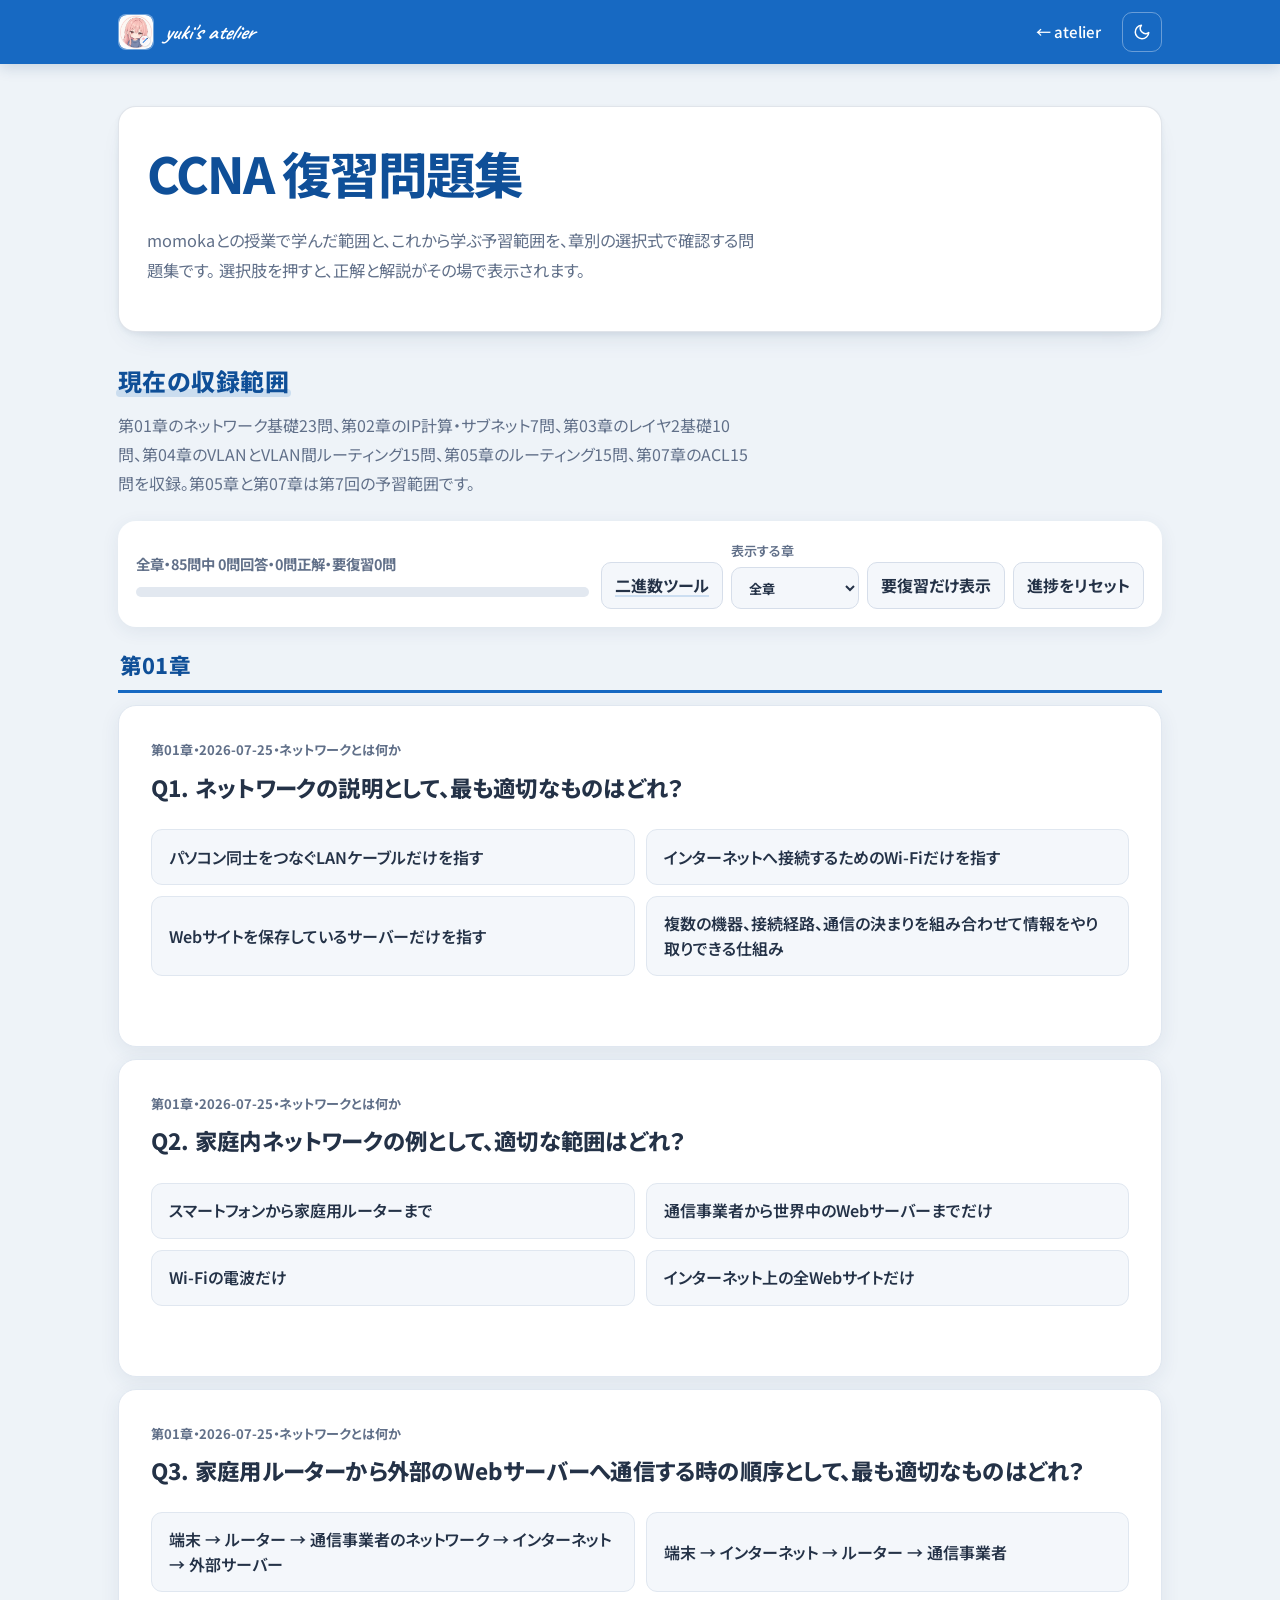
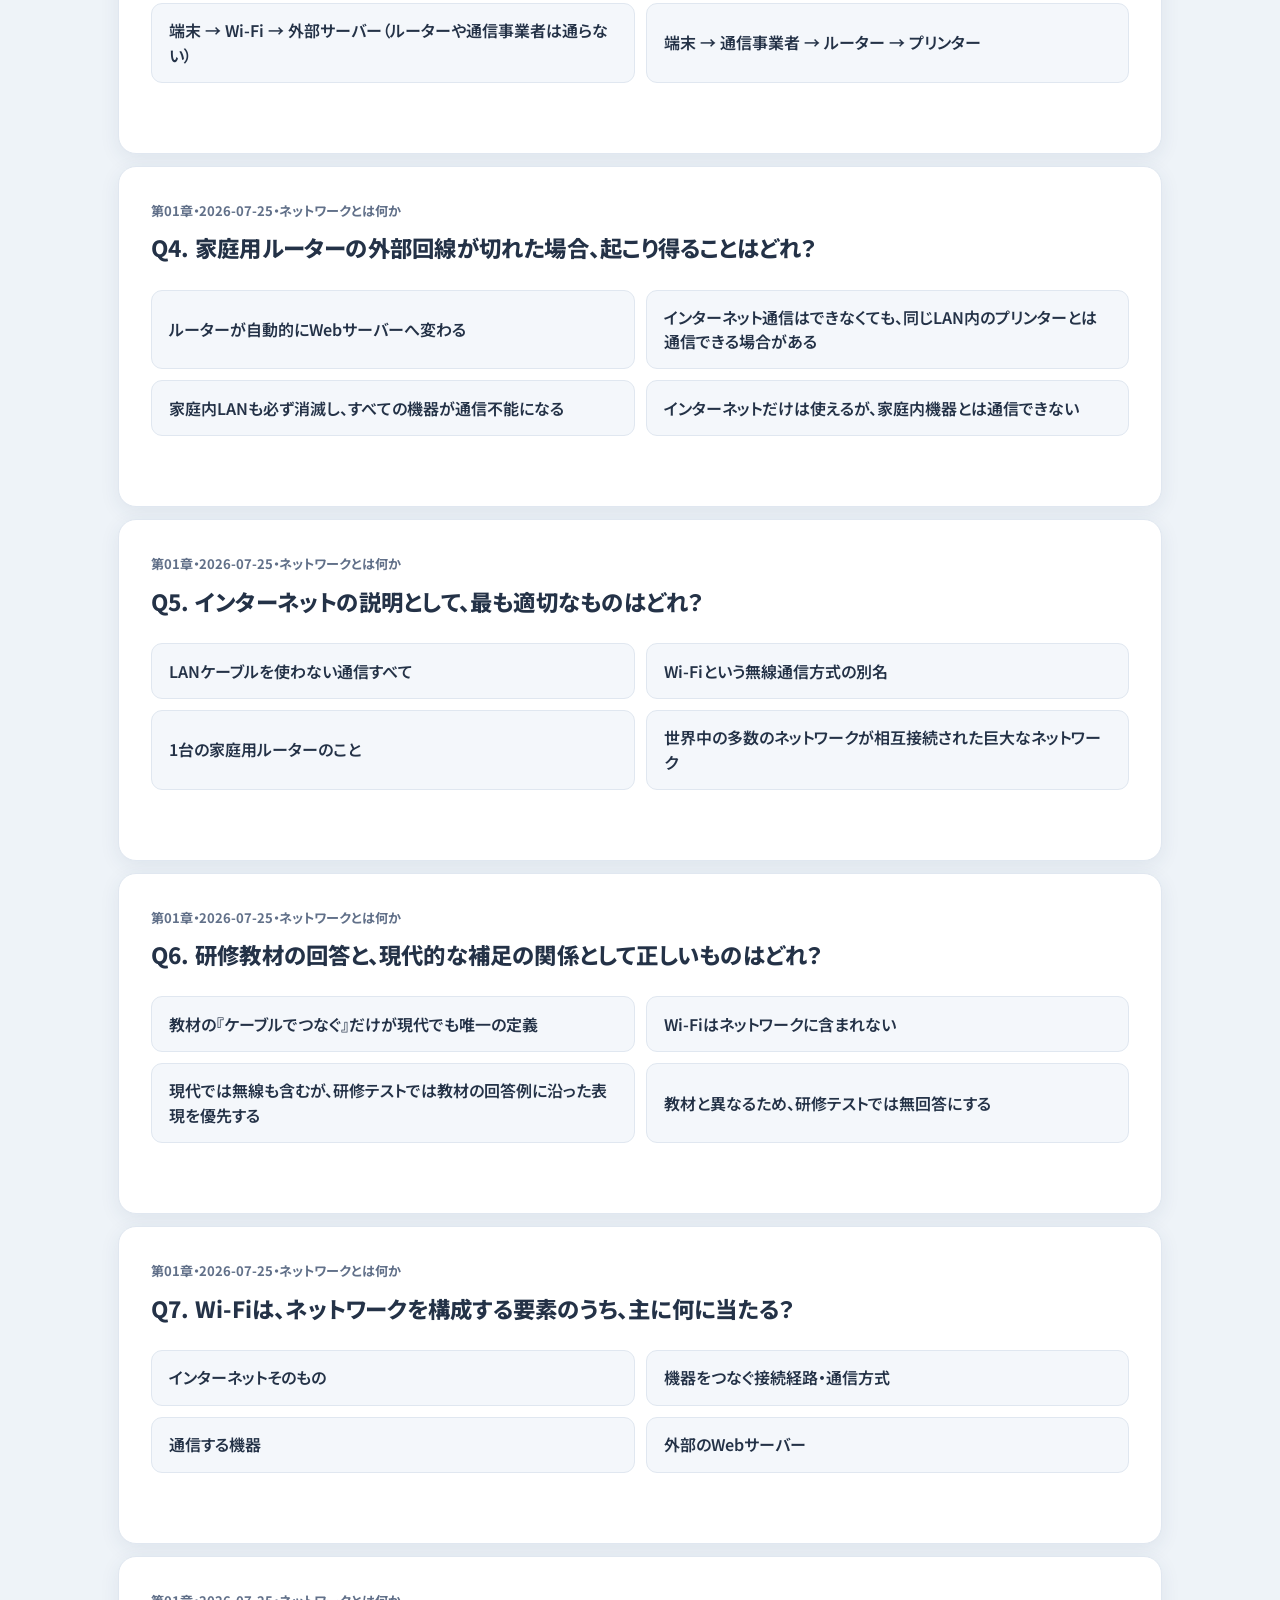
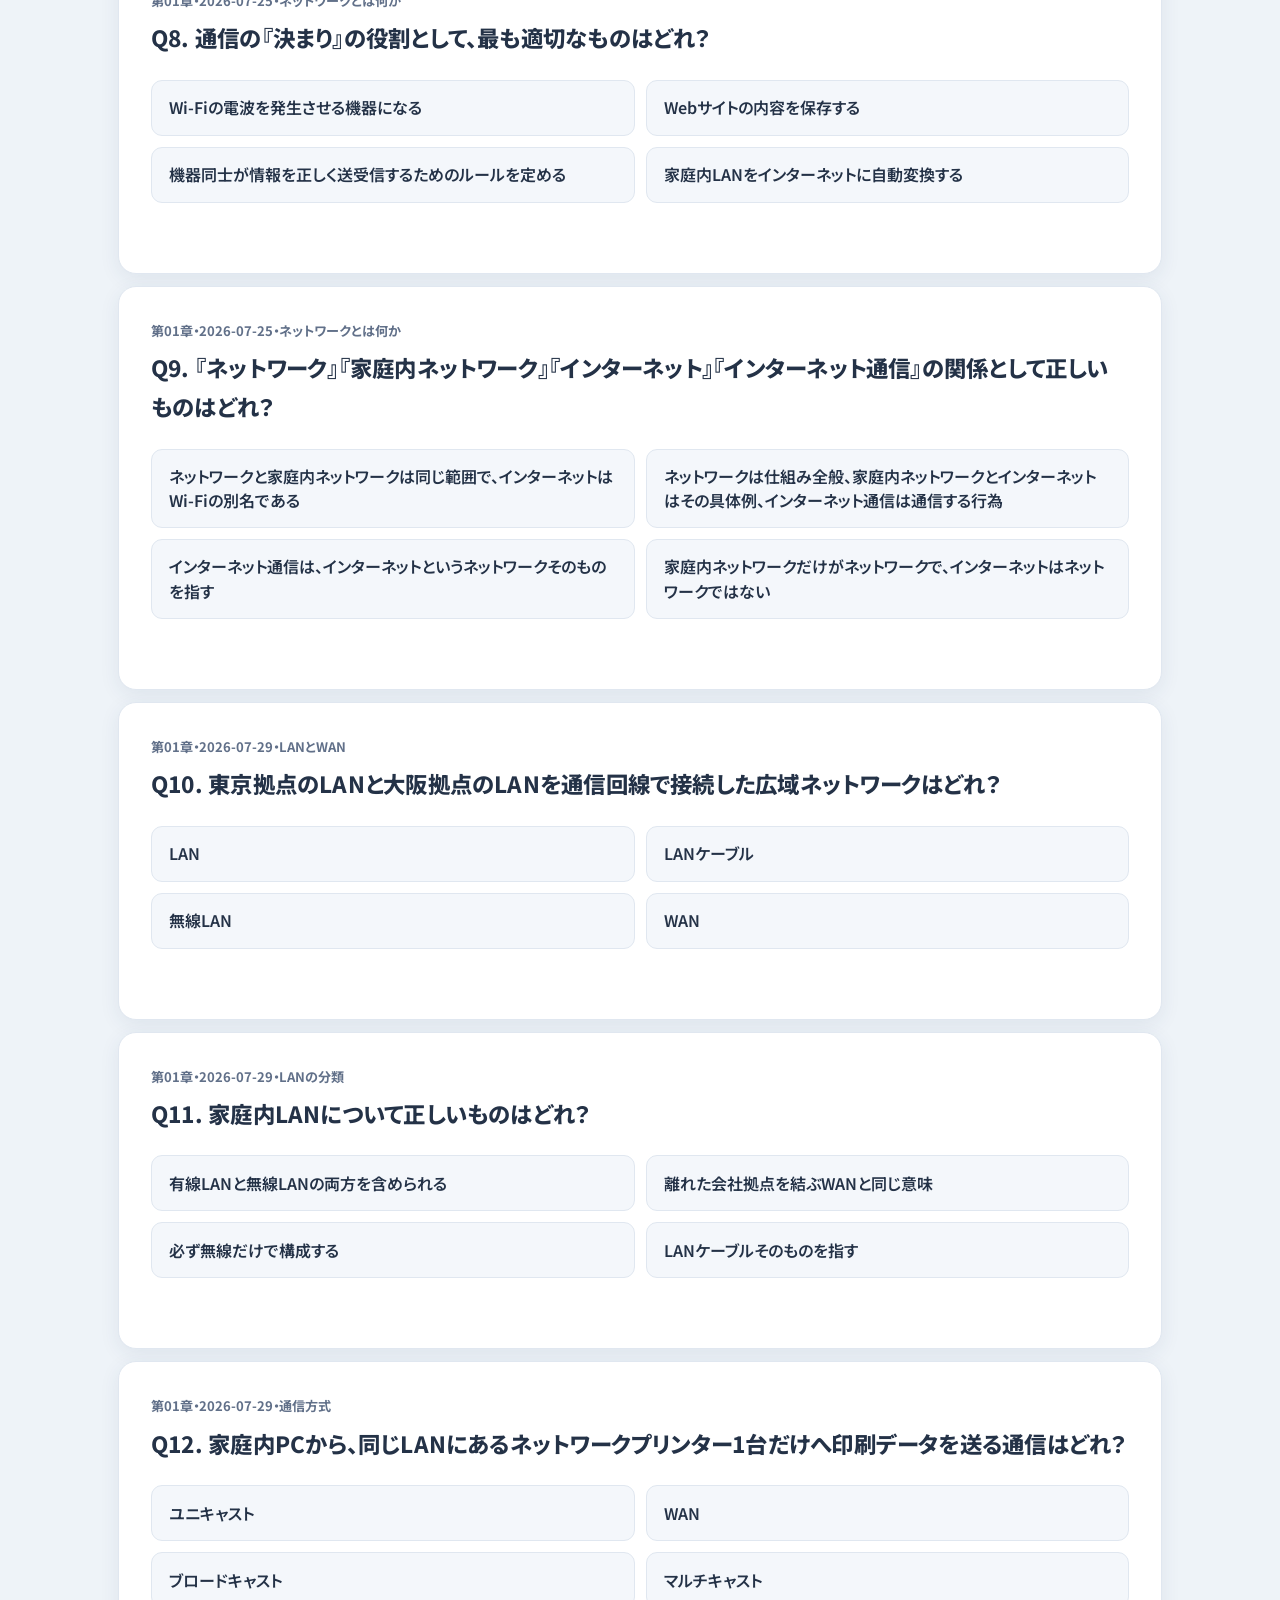
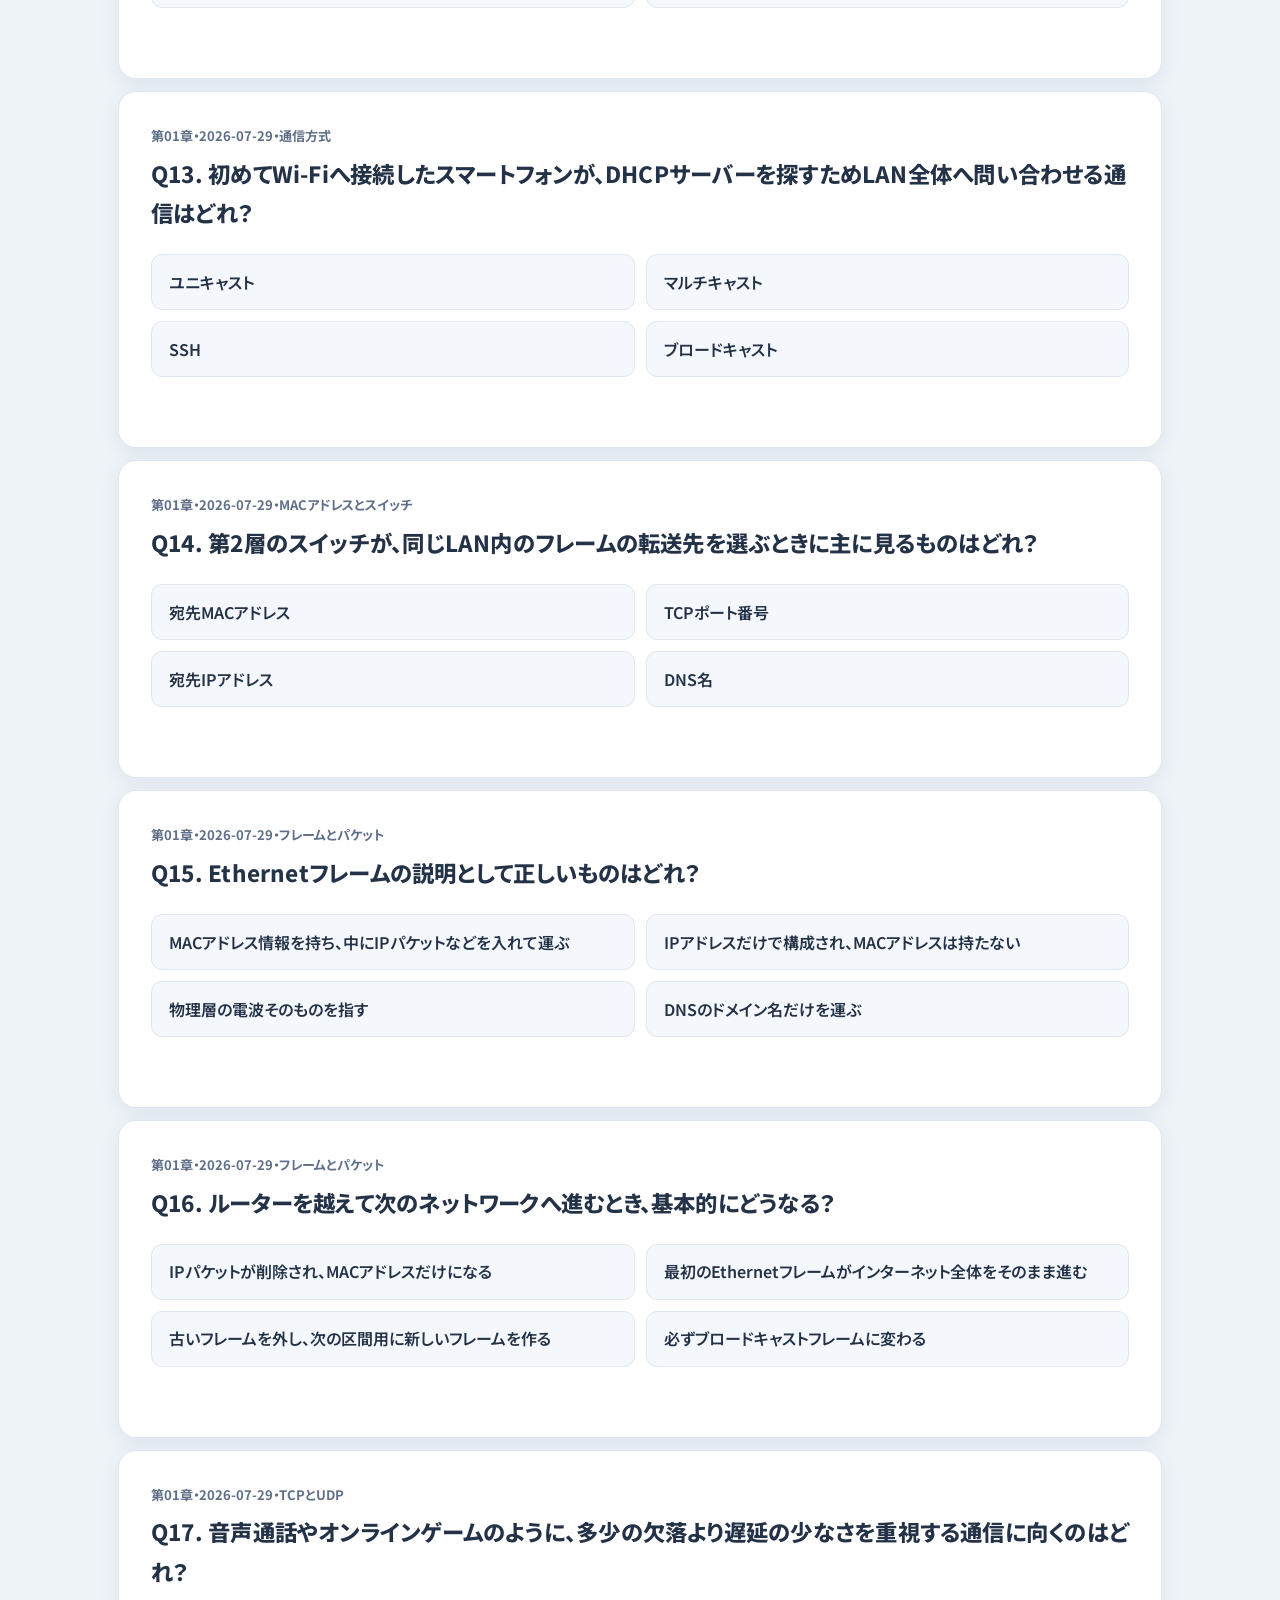
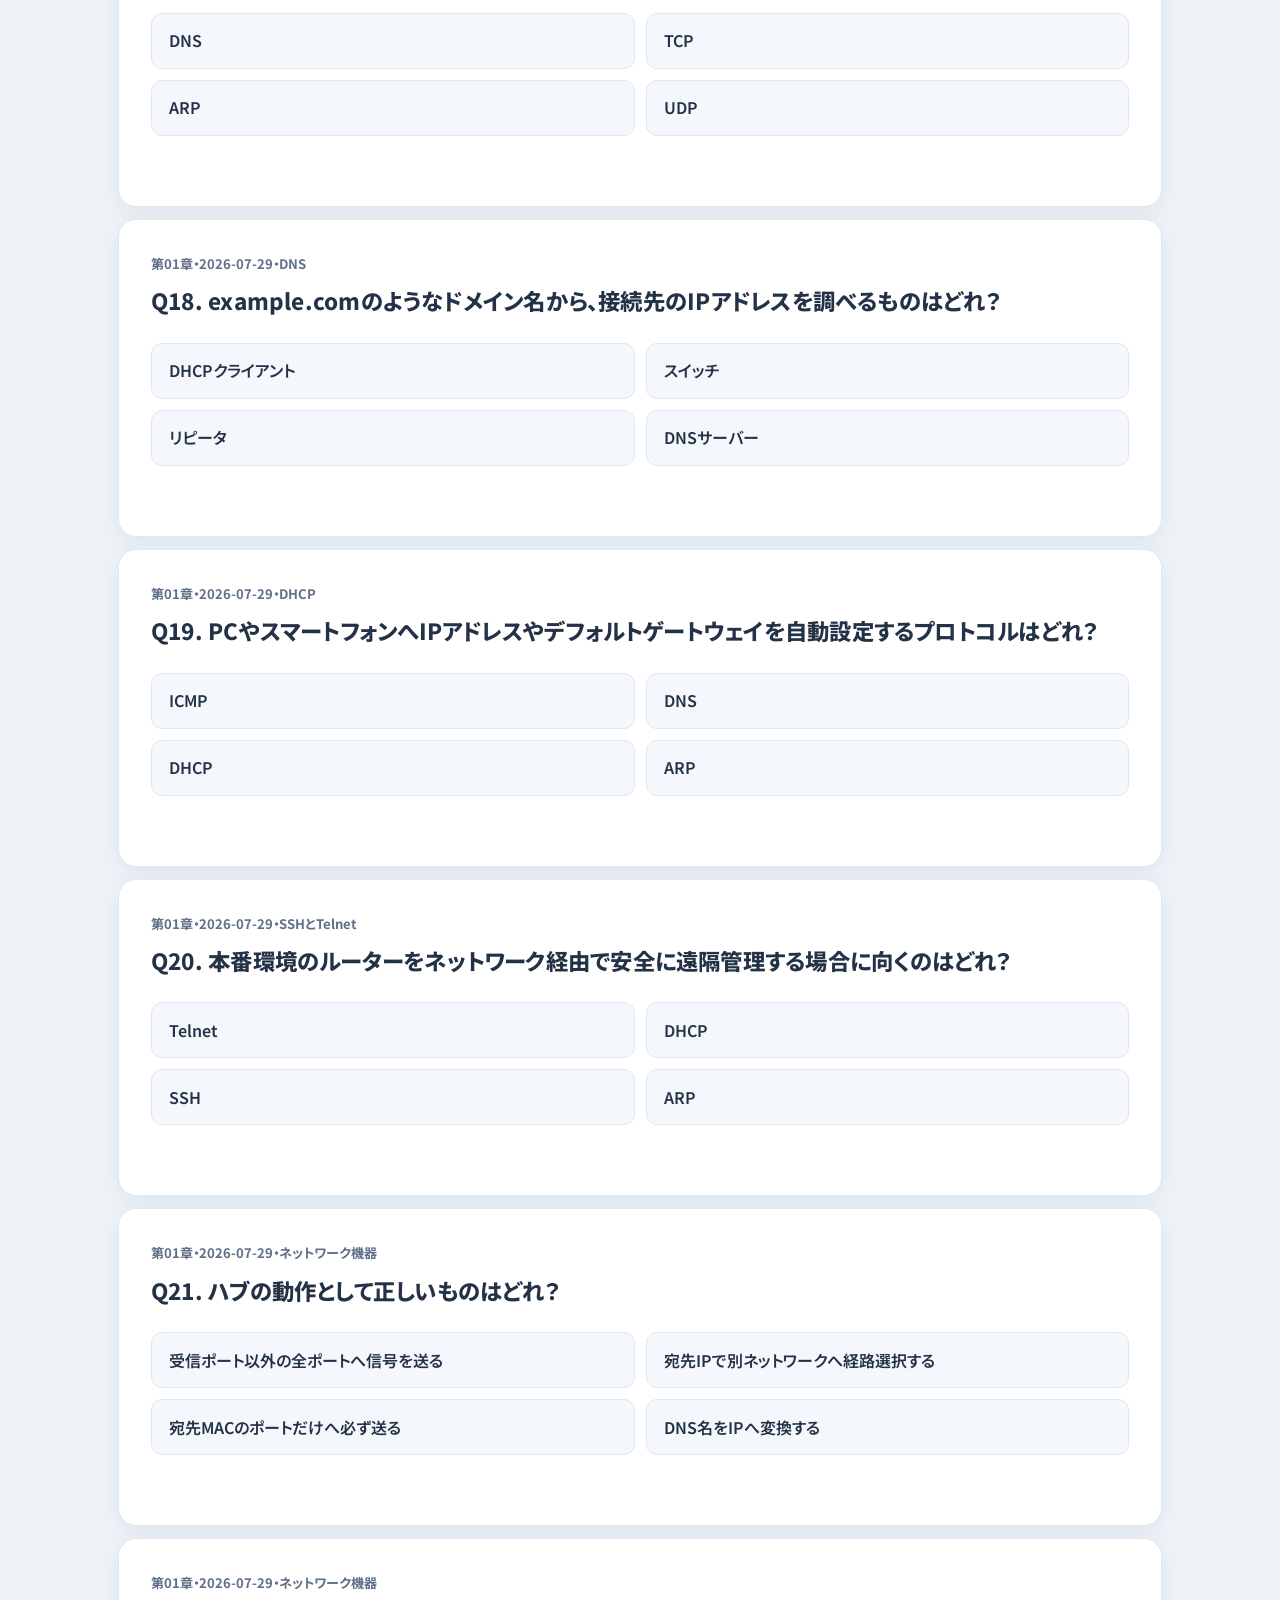
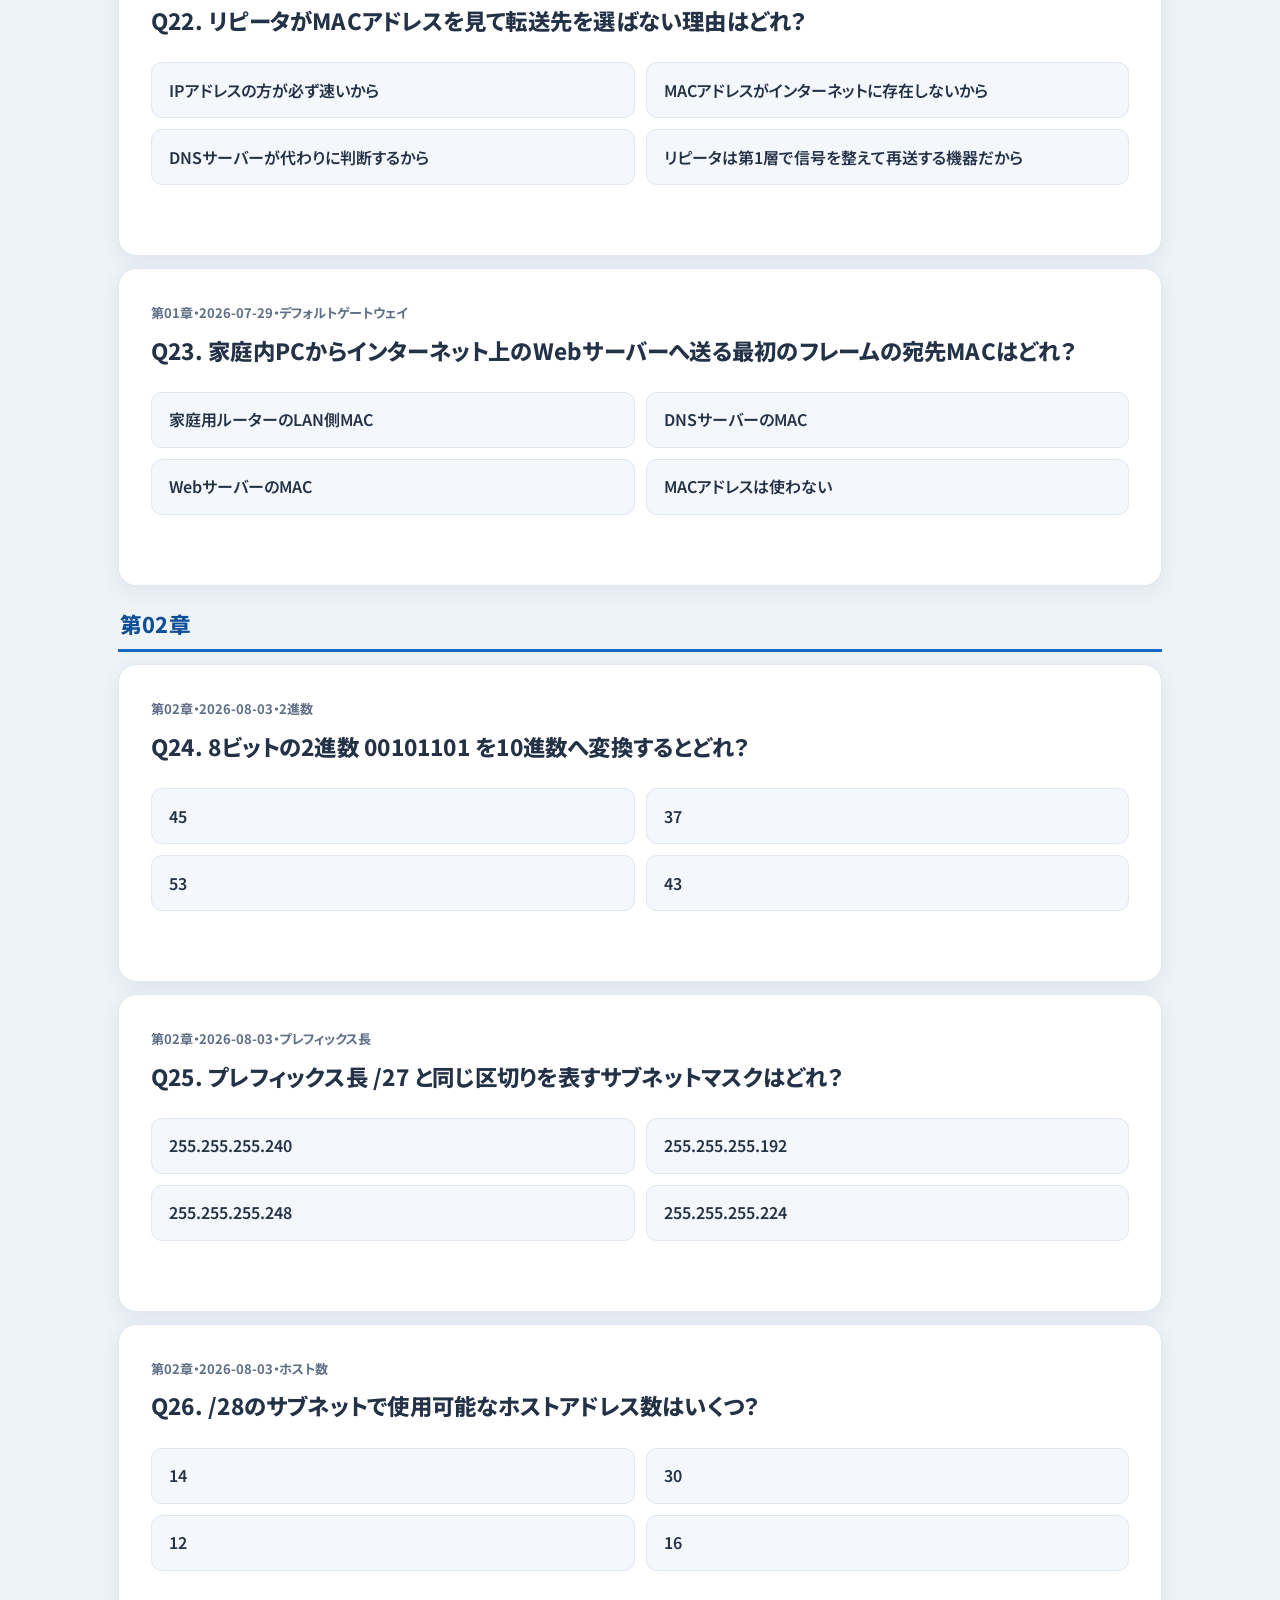
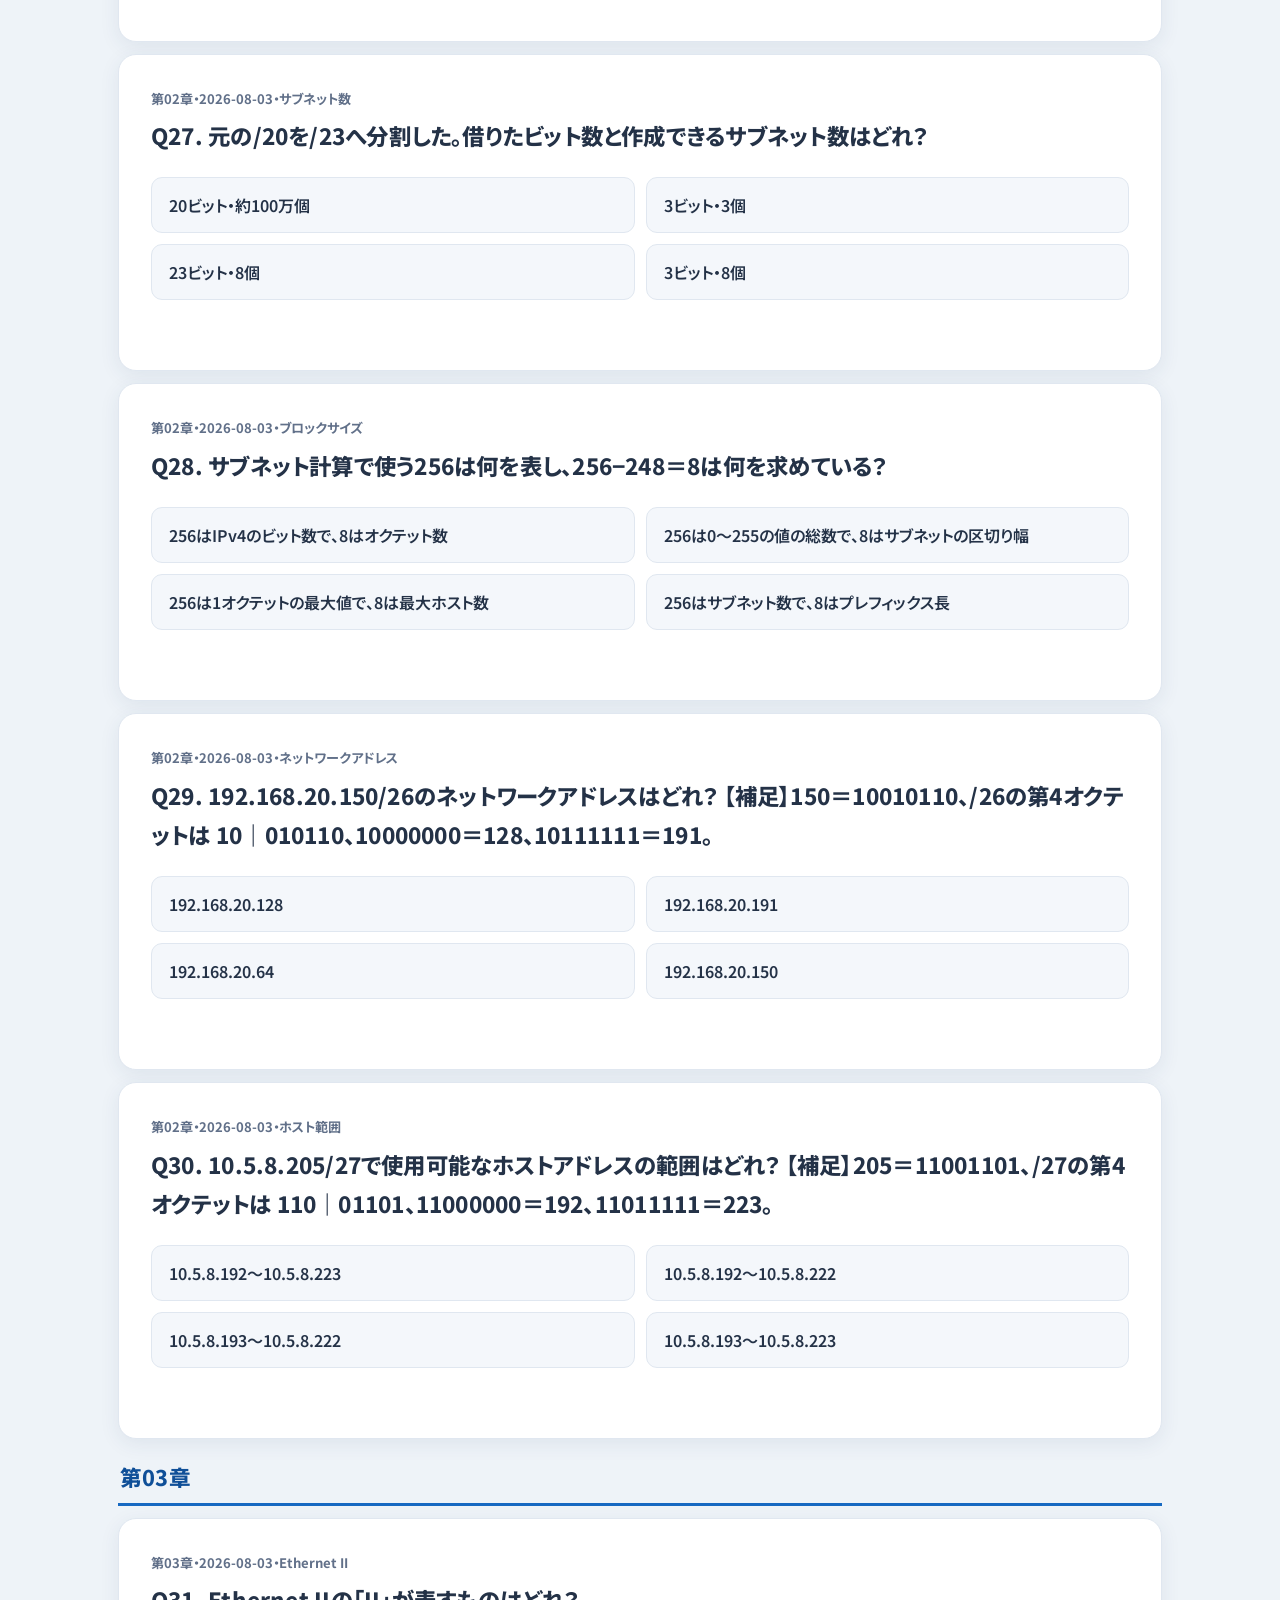
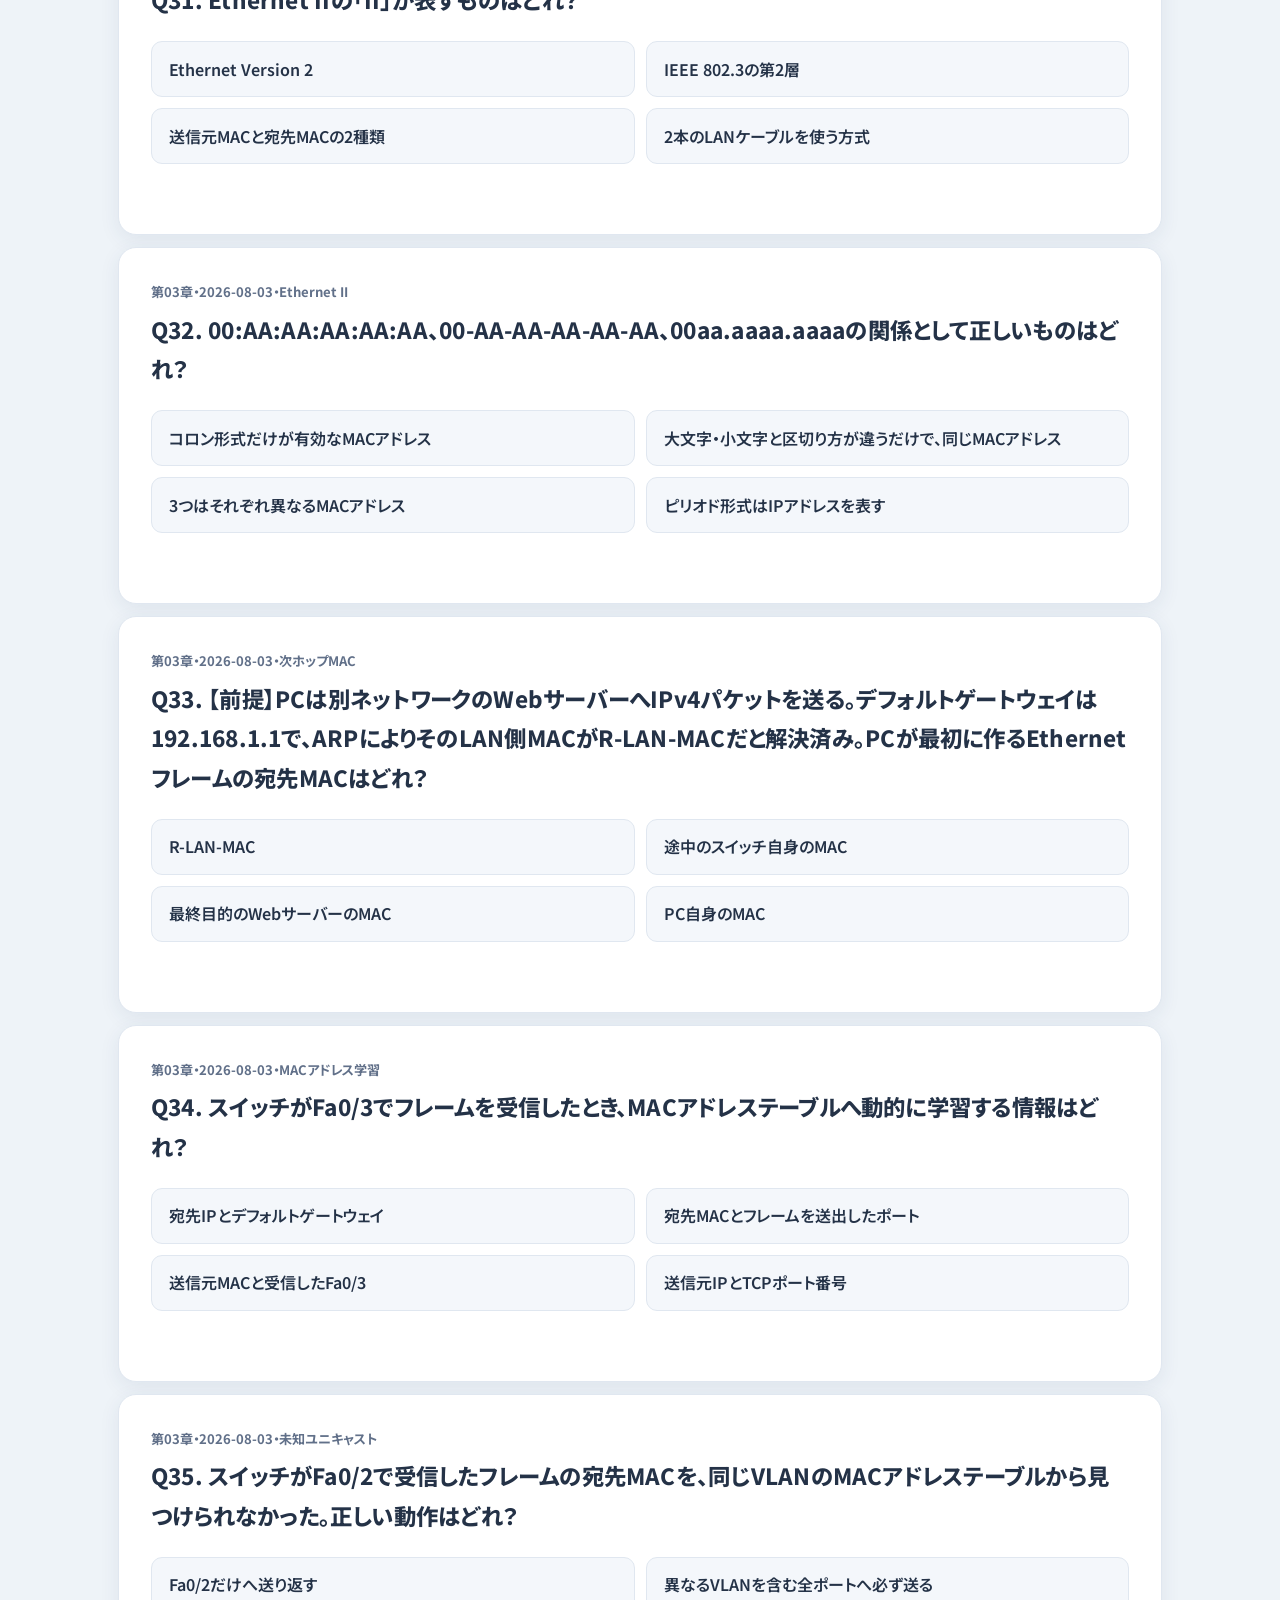
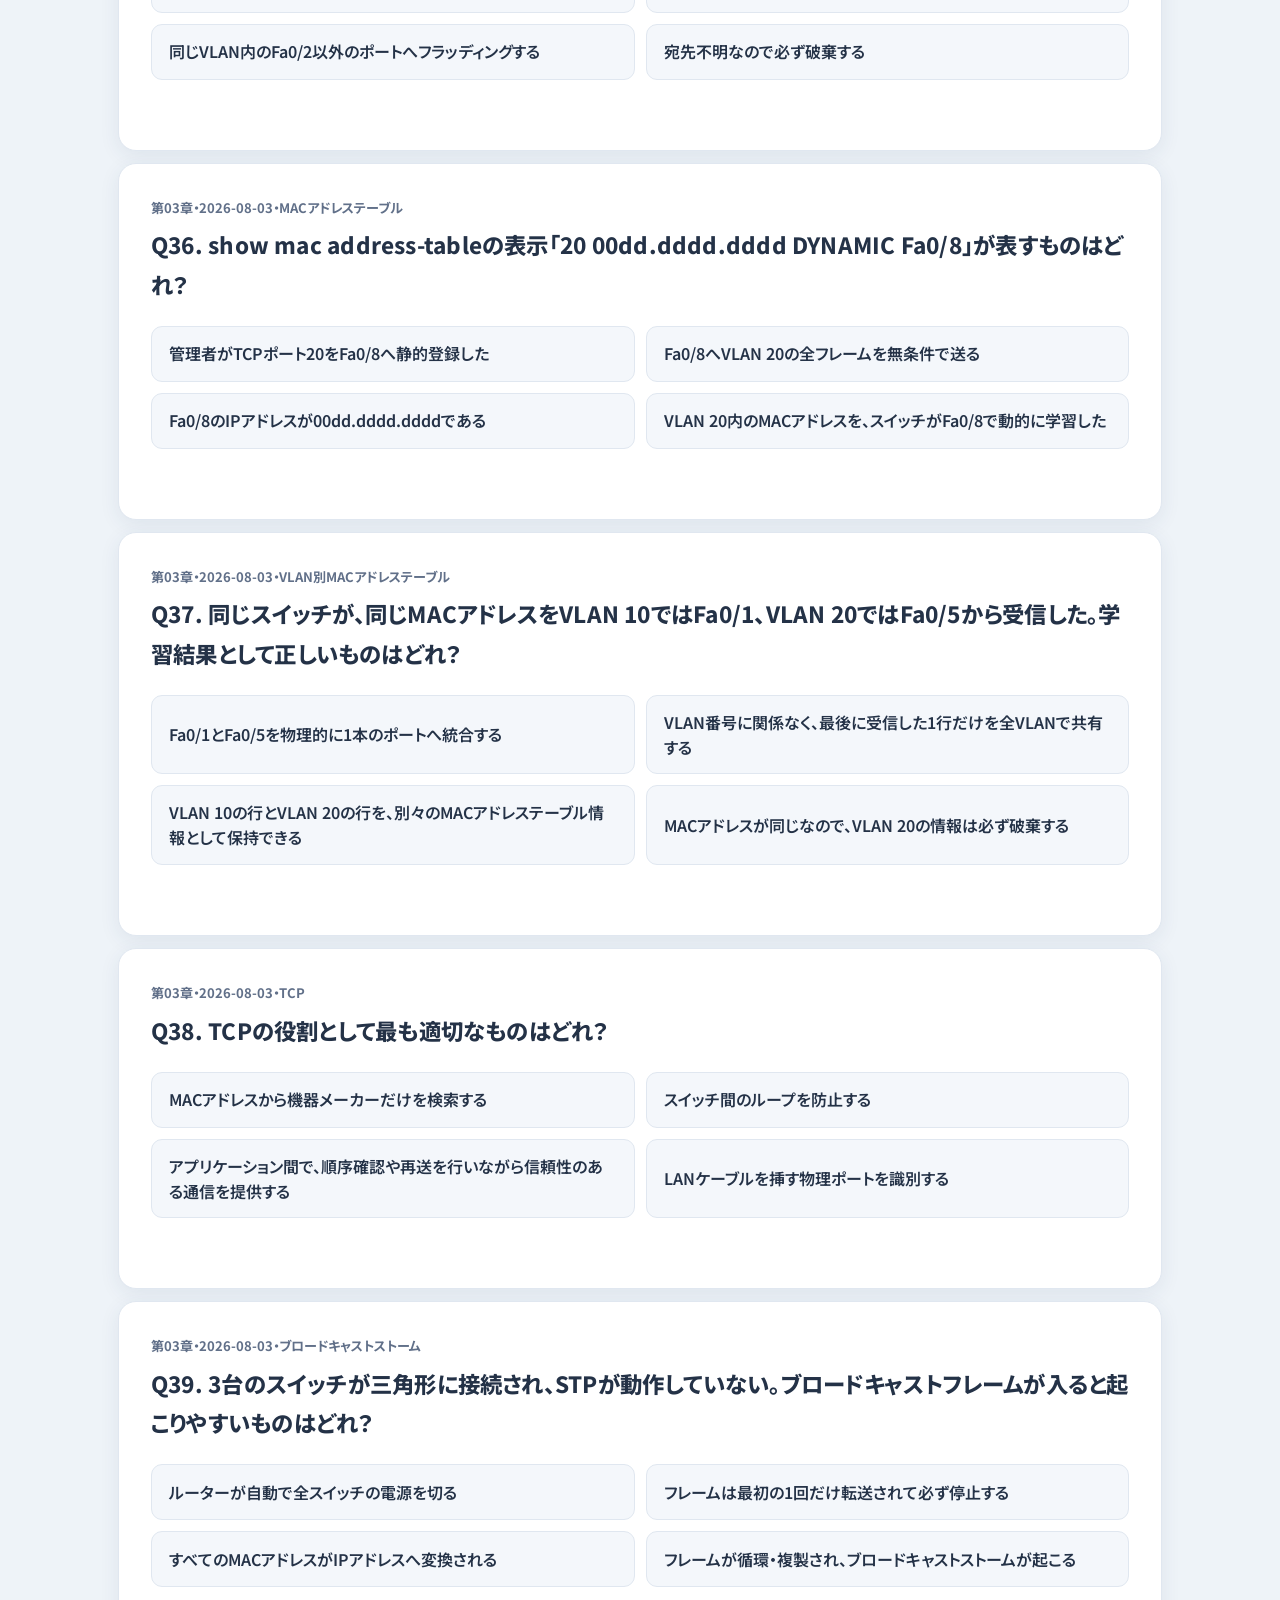
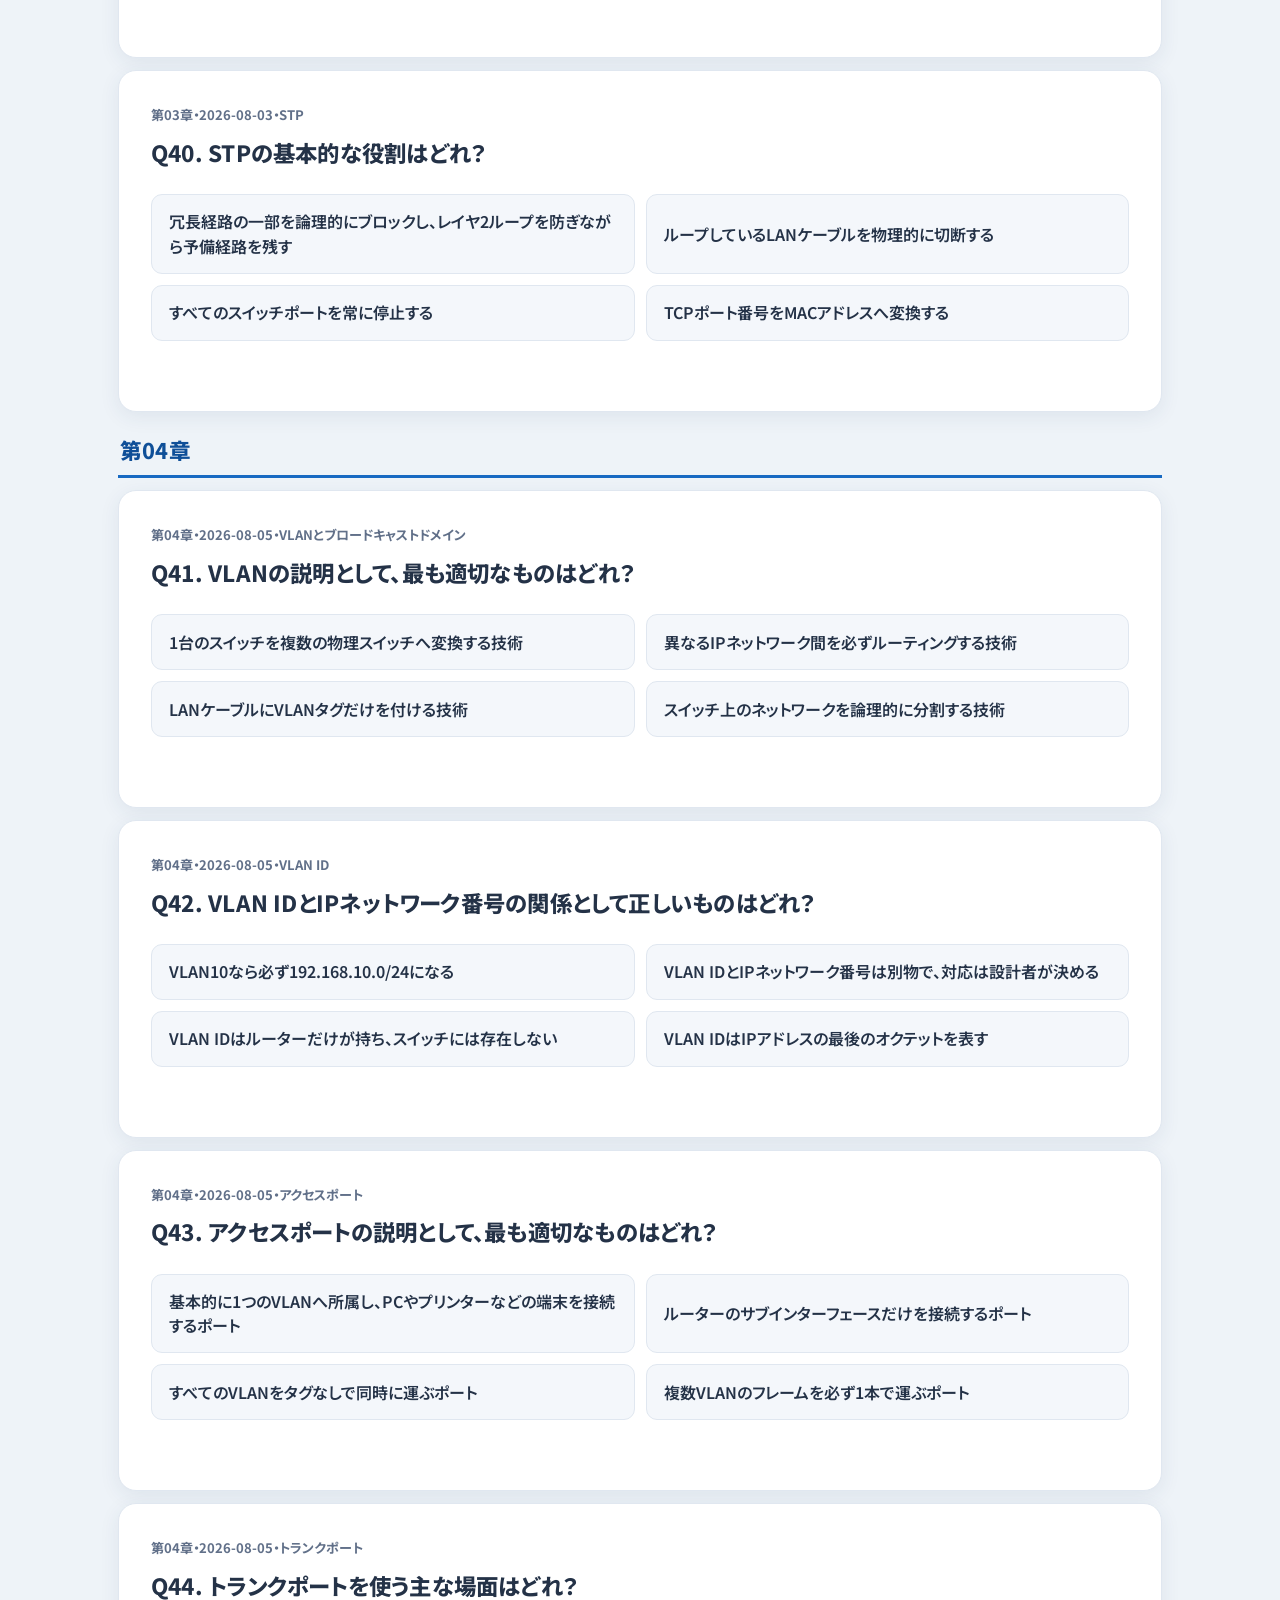
==== commit ddc4b238: "feat(ccna): add chapter 7 ACL preview questions" ====
--- a/ccna/index.html
+++ b/ccna/index.html
@@ -148,7 +148,7 @@
 
     <section class="home-section" aria-labelledby="current-scope">
       <h2 class="section-title" id="current-scope">現在の収録範囲</h2>
-      <p class="section-lead">第01章のネットワーク基礎23問、第02章のIP計算・サブネット7問、第03章のレイヤ2基礎10問、第04章のVLANとVLAN間ルーティング15問、第05章のルーティング15問を収録。第05章は予習にも使える基礎問題です。</p>
+      <p class="section-lead">第01章のネットワーク基礎23問、第02章のIP計算・サブネット7問、第03章のレイヤ2基礎10問、第04章のVLANとVLAN間ルーティング15問、第05章のルーティング15問、第07章のACL15問を収録。第05章と第07章は第7回の予習範囲です。</p>
 
       <div class="quiz-toolbar">
         <div class="quiz-progress-summary">
@@ -168,6 +168,7 @@
               <option value="第03章">第03章</option>
               <option value="第04章">第04章</option>
               <option value="第05章">第05章（予習）</option>
+              <option value="第07章">第07章（予習）</option>
             </select>
           </label>
           <button class="quiz-action" id="review-filter" type="button" aria-pressed="false">要復習だけ表示</button>
@@ -192,6 +193,7 @@
   <script src="questions-ch03.js"></script>
   <script src="questions-ch04.js"></script>
   <script src="questions-ch05.js"></script>
+  <script src="questions-ch07.js"></script>
   <script src="questions.js"></script>
   <script src="state.js"></script>
   <script src="app.js"></script>
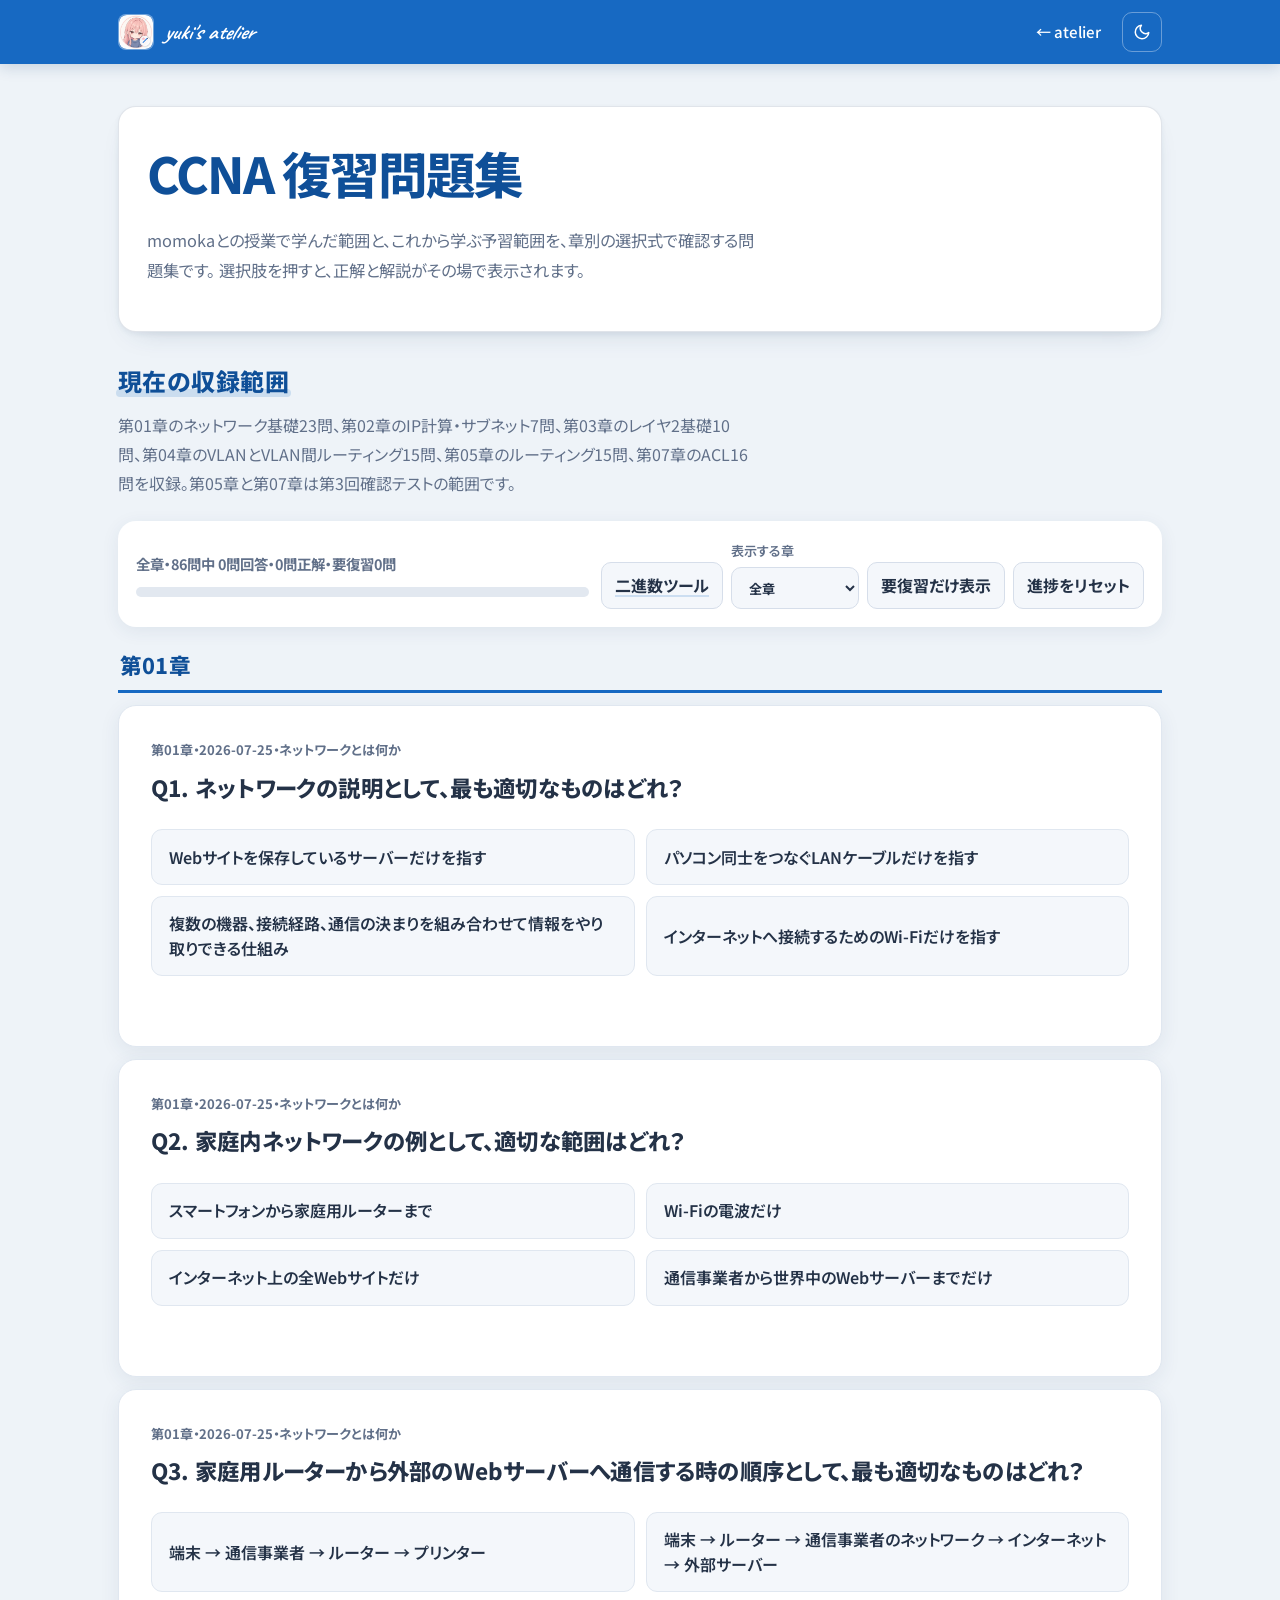
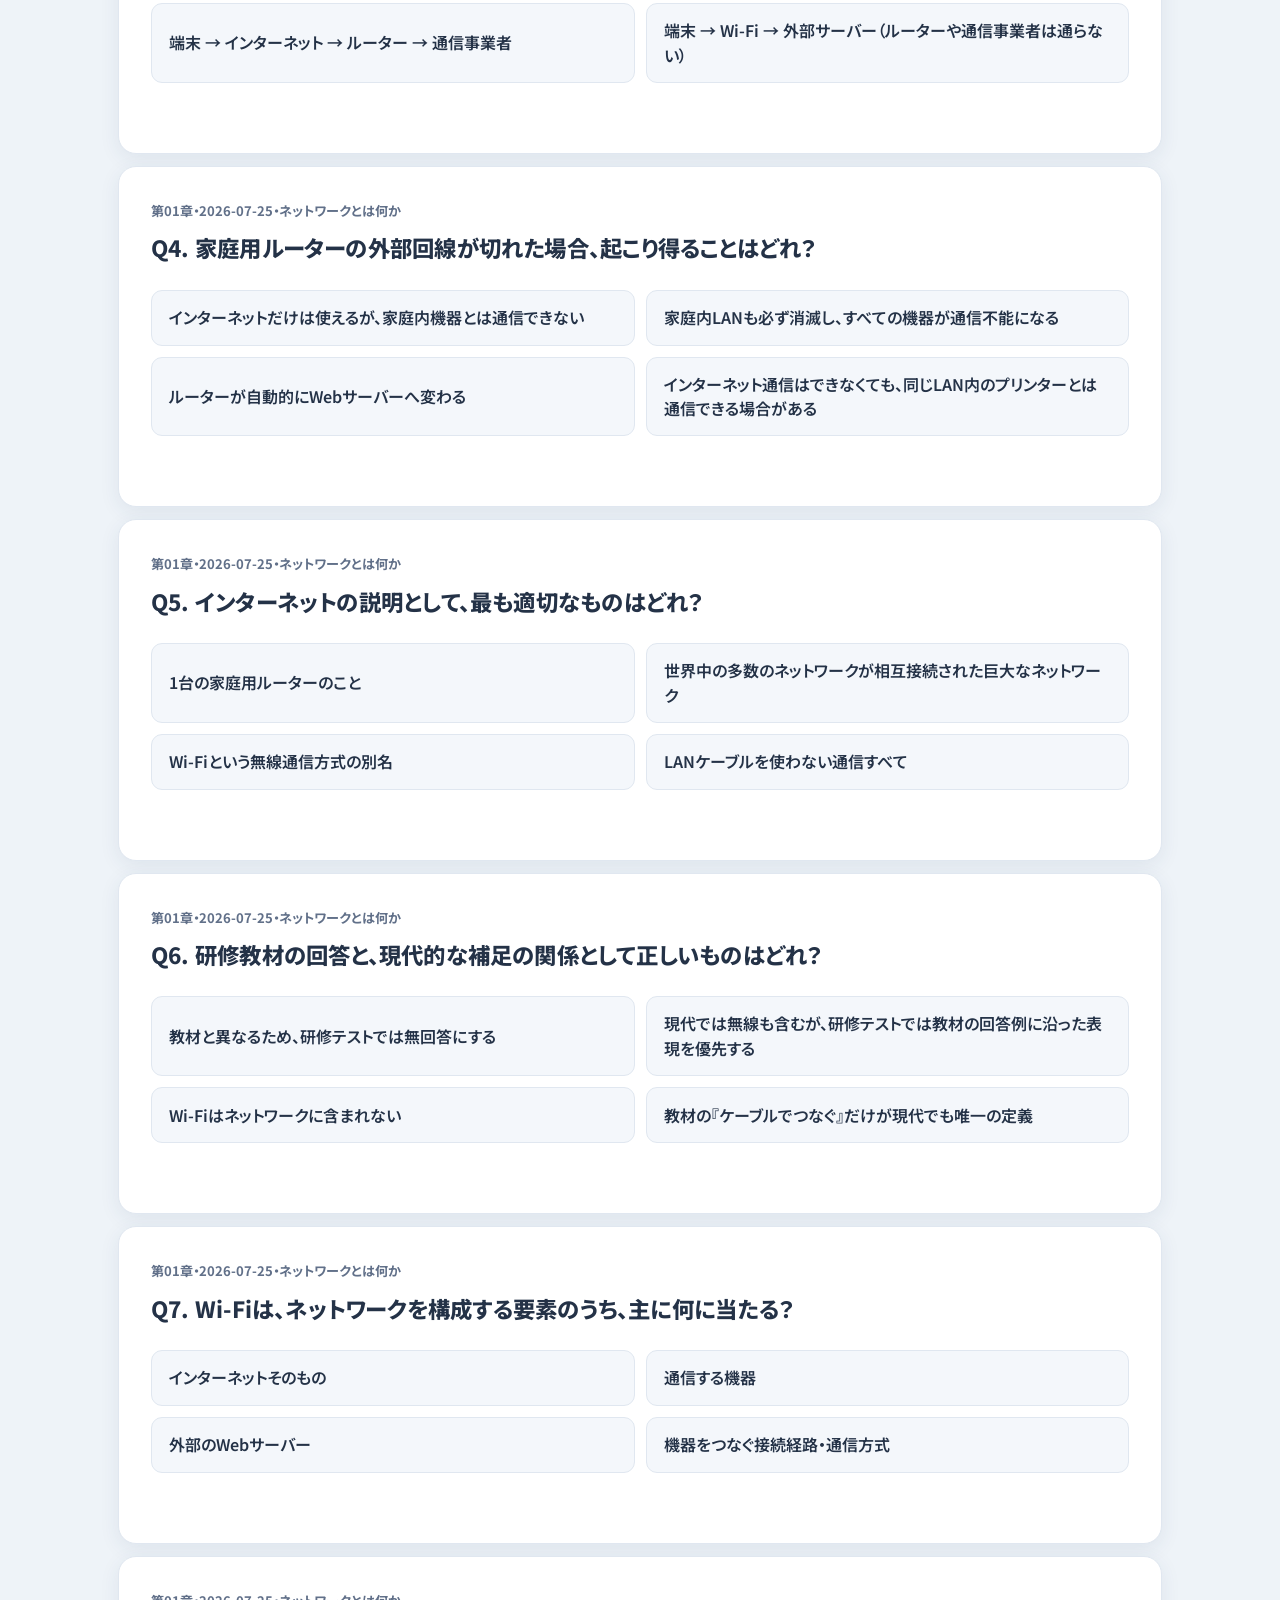
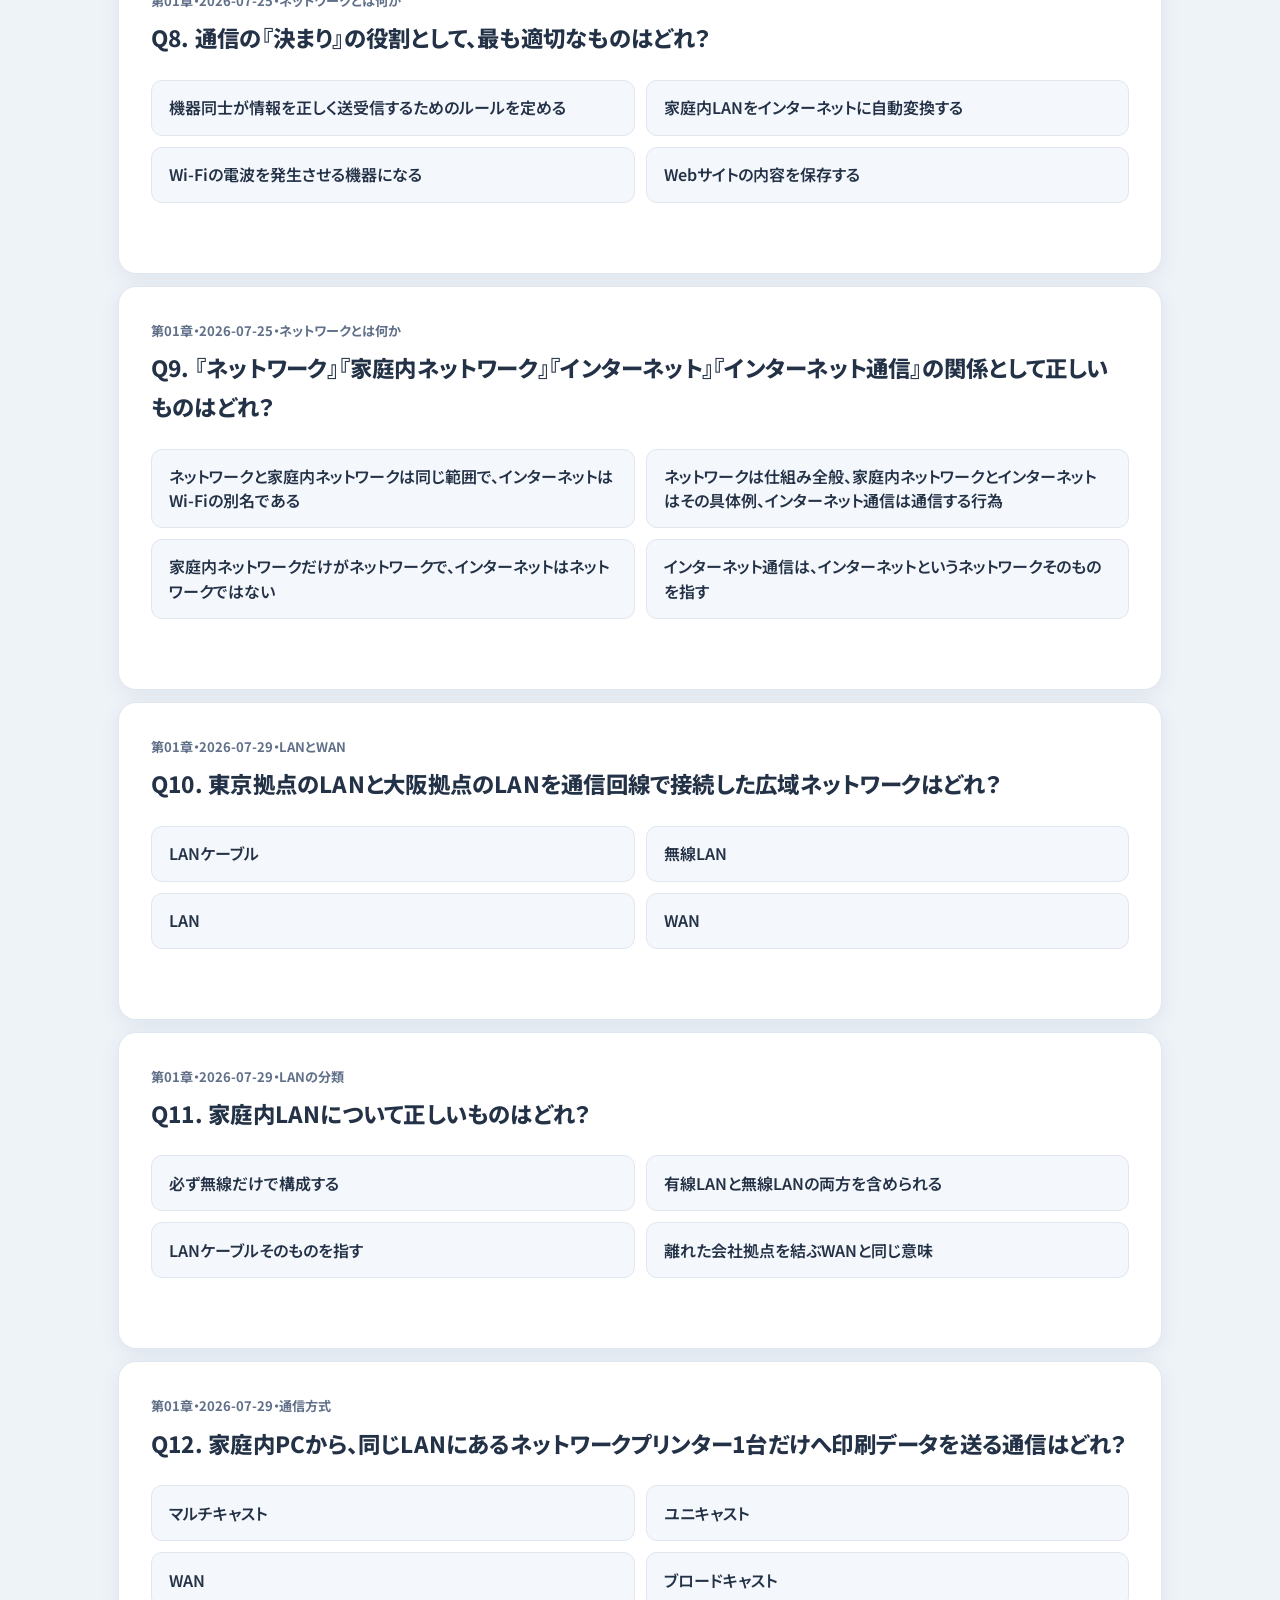
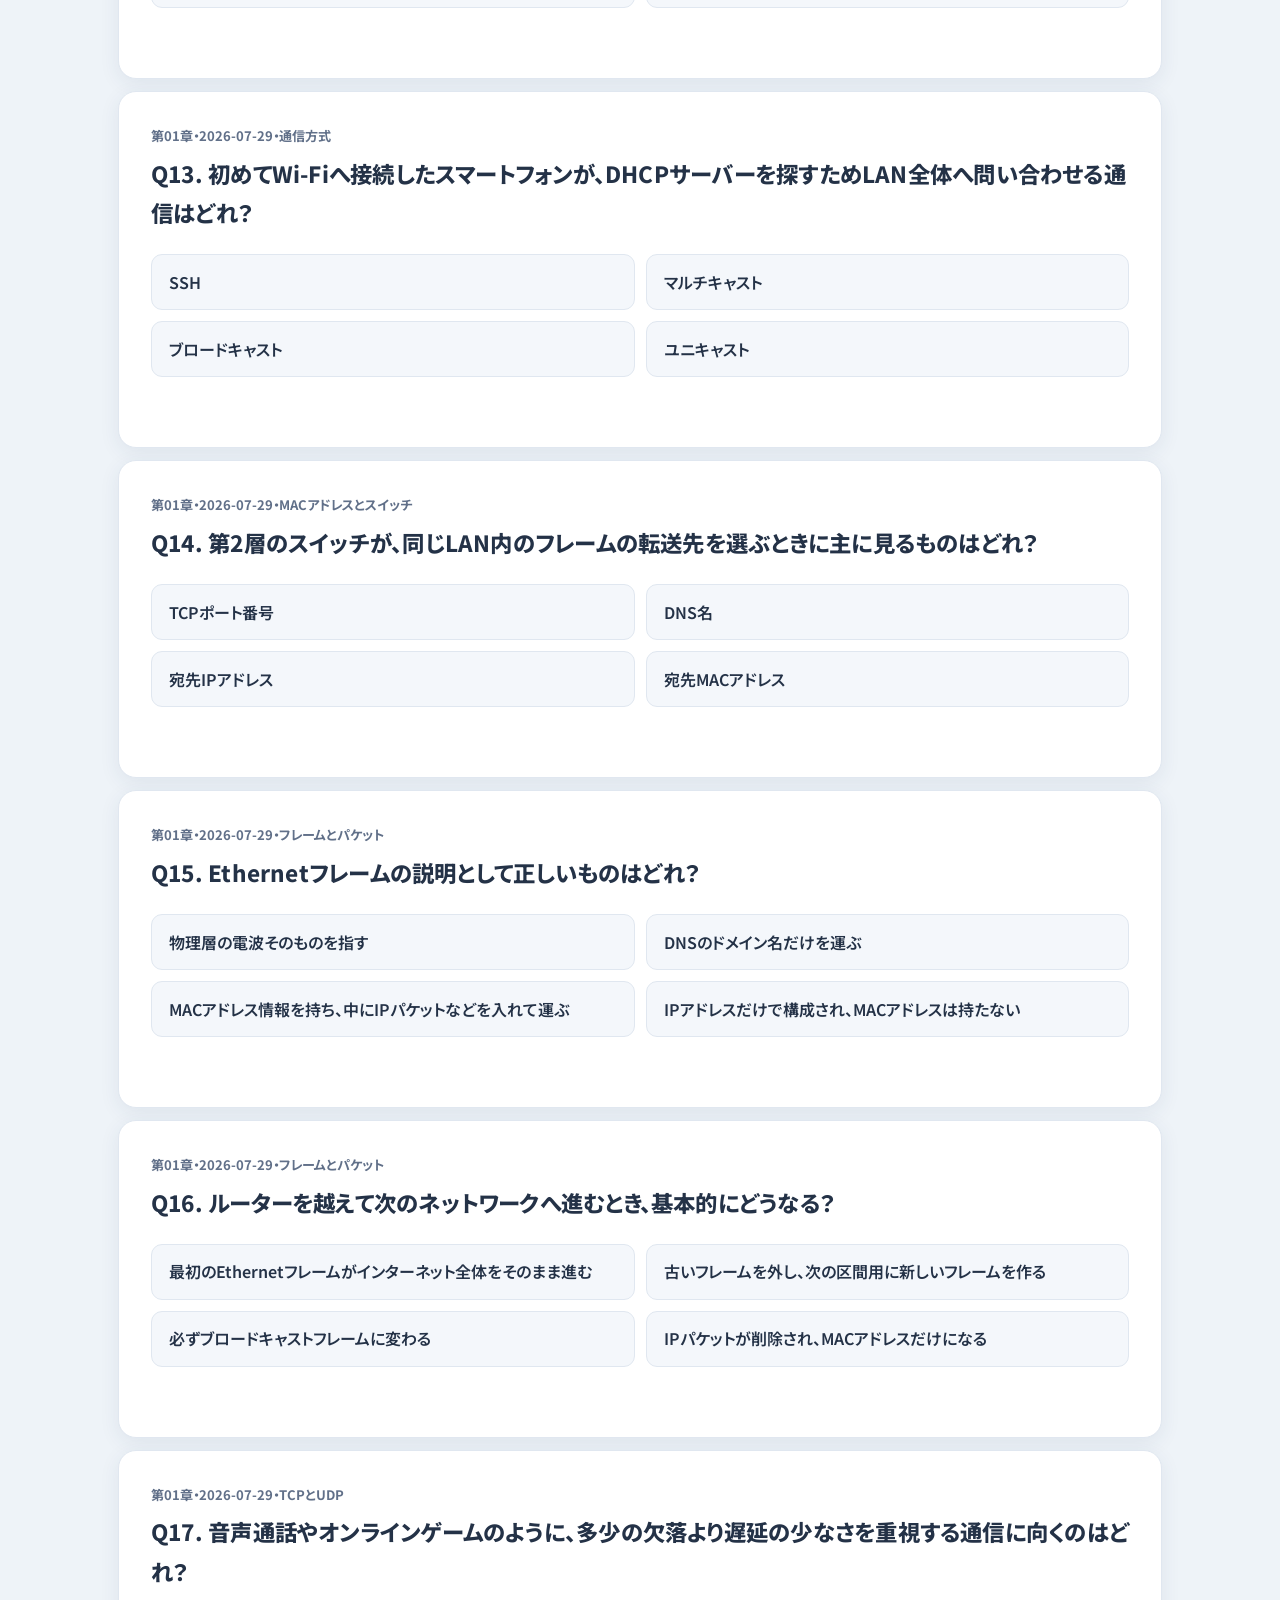
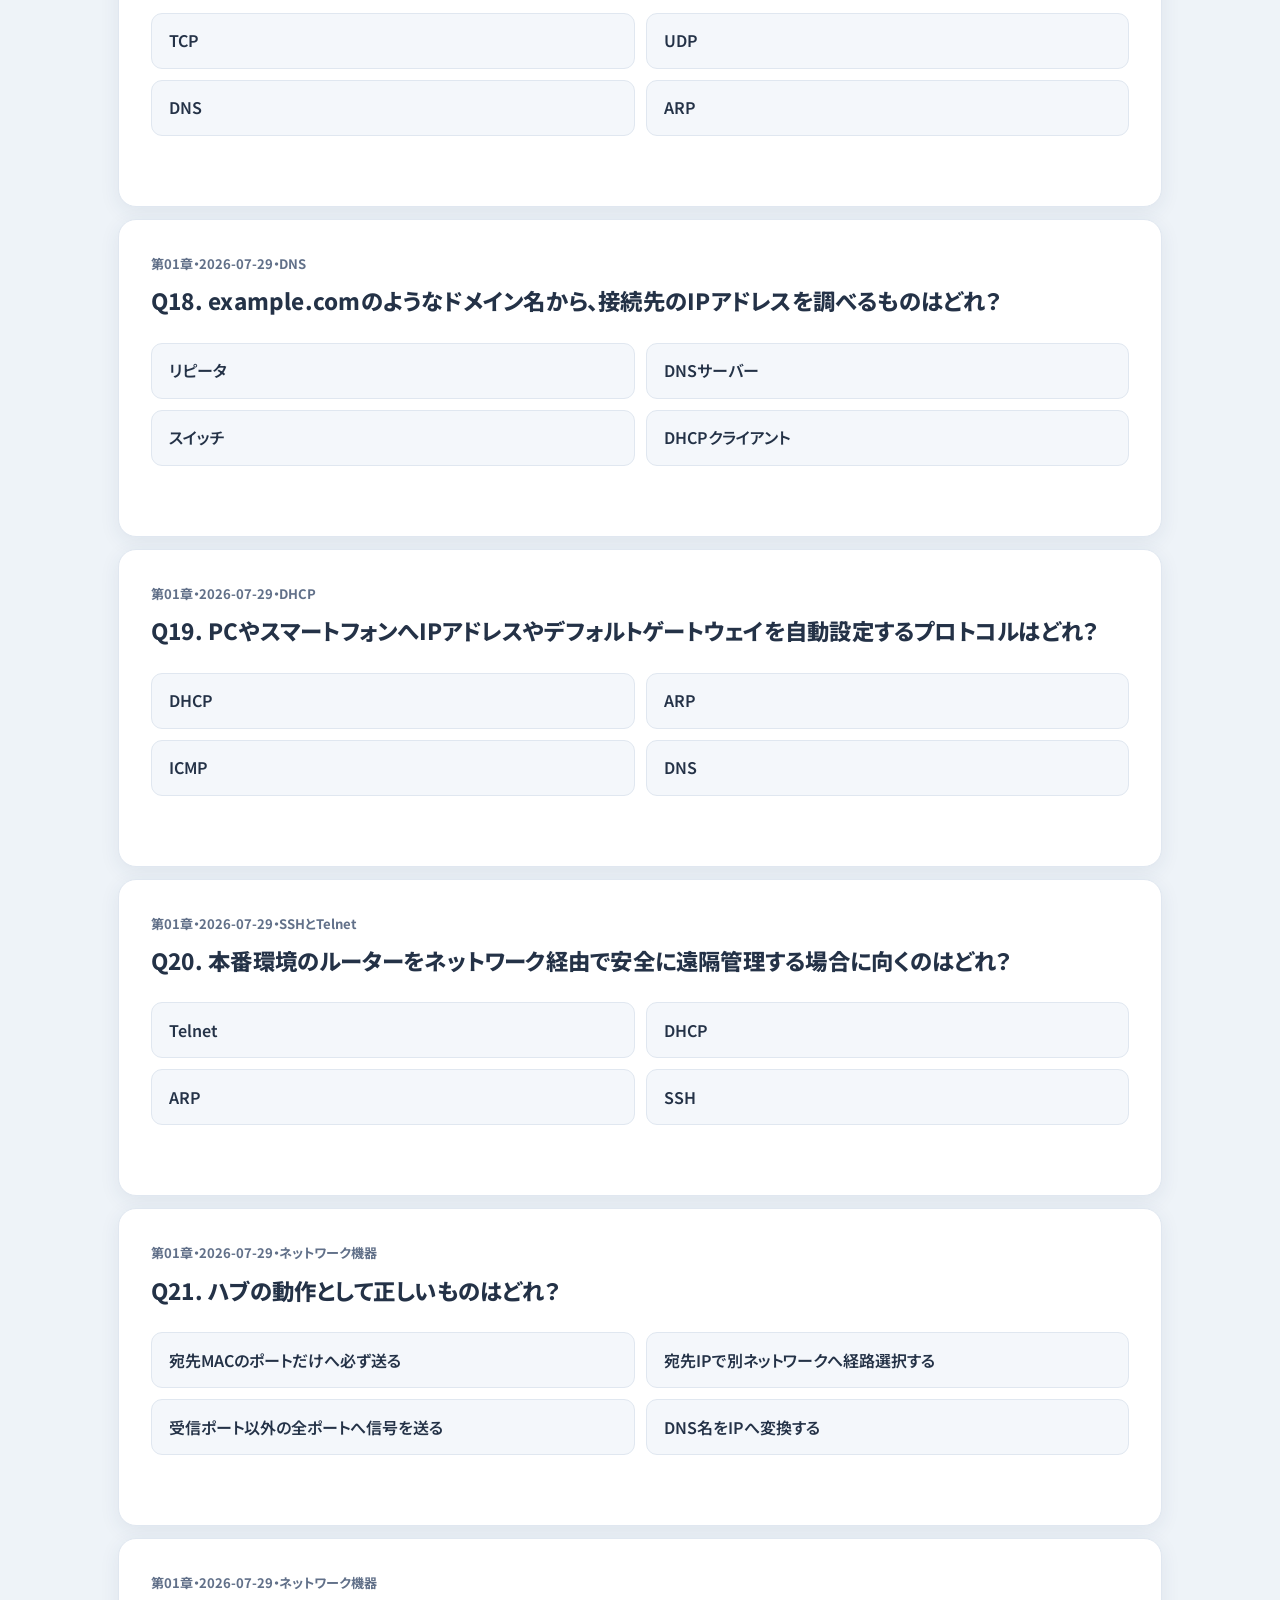
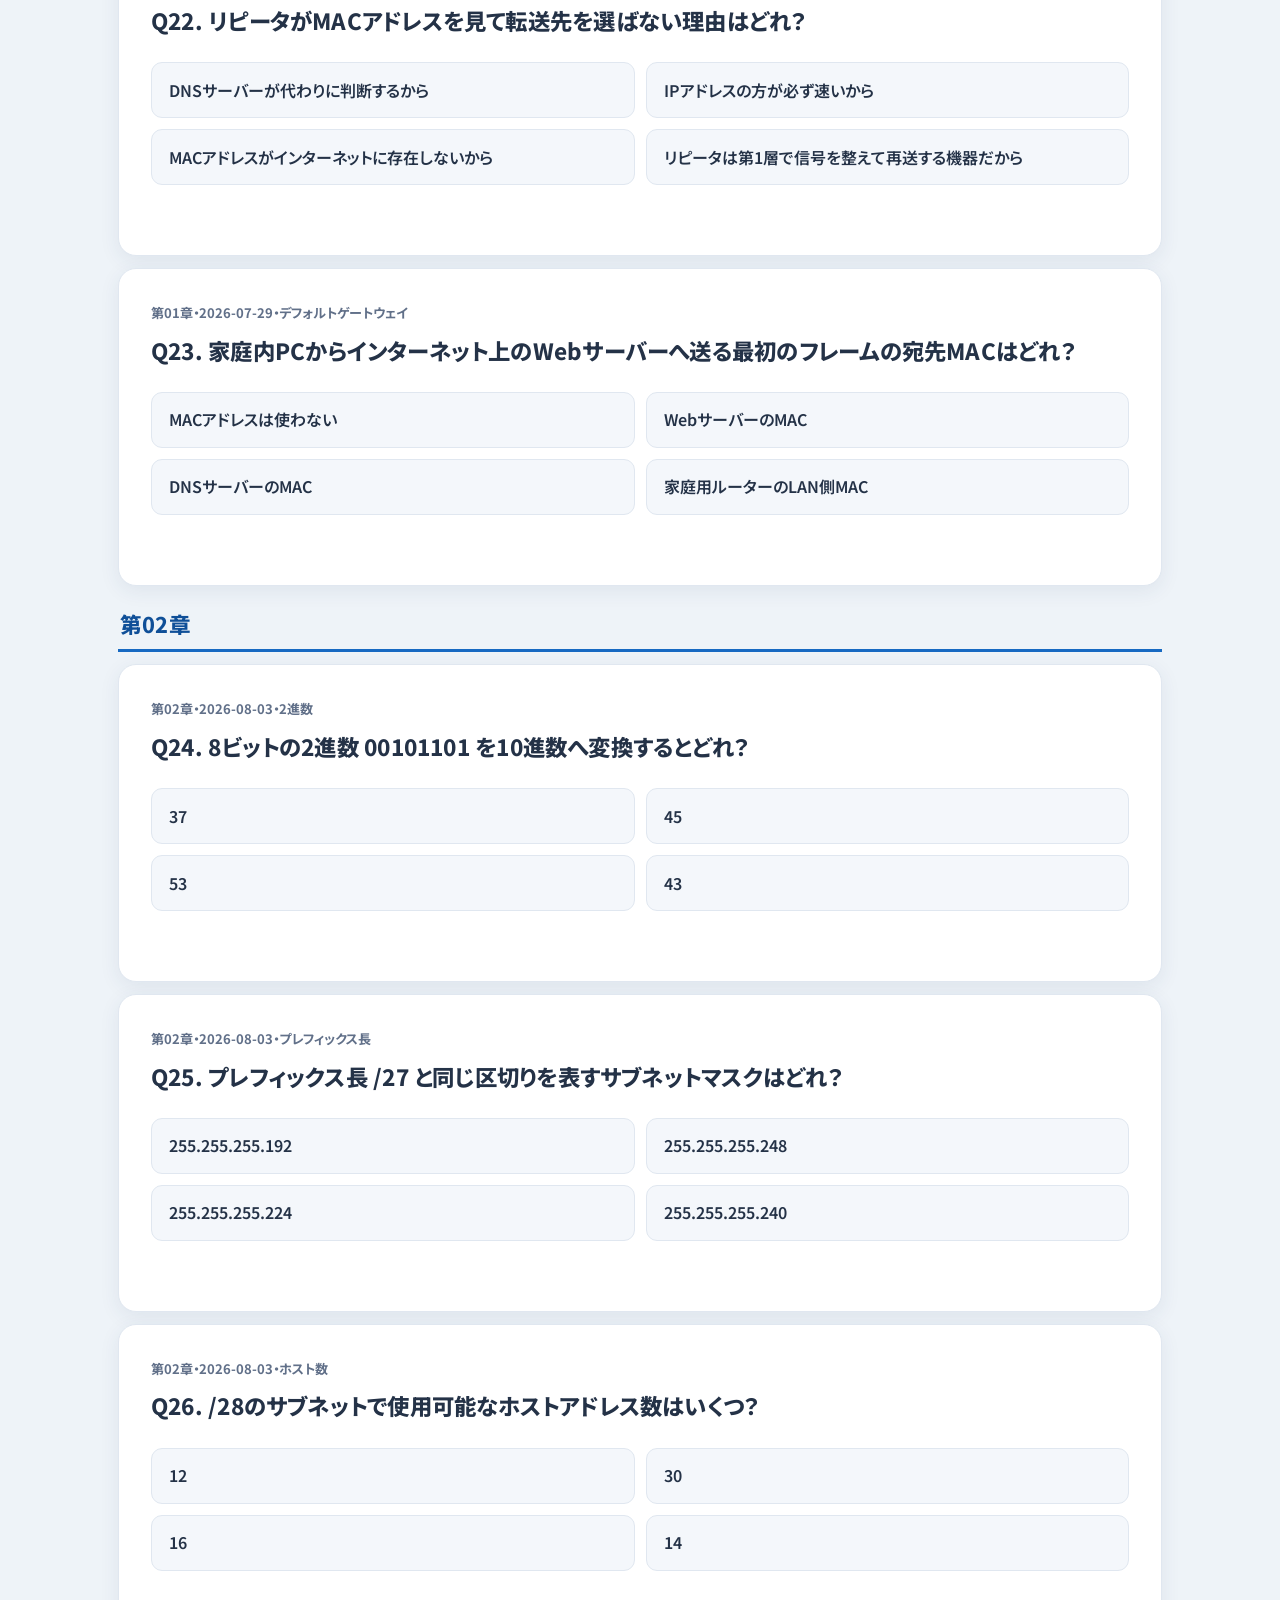
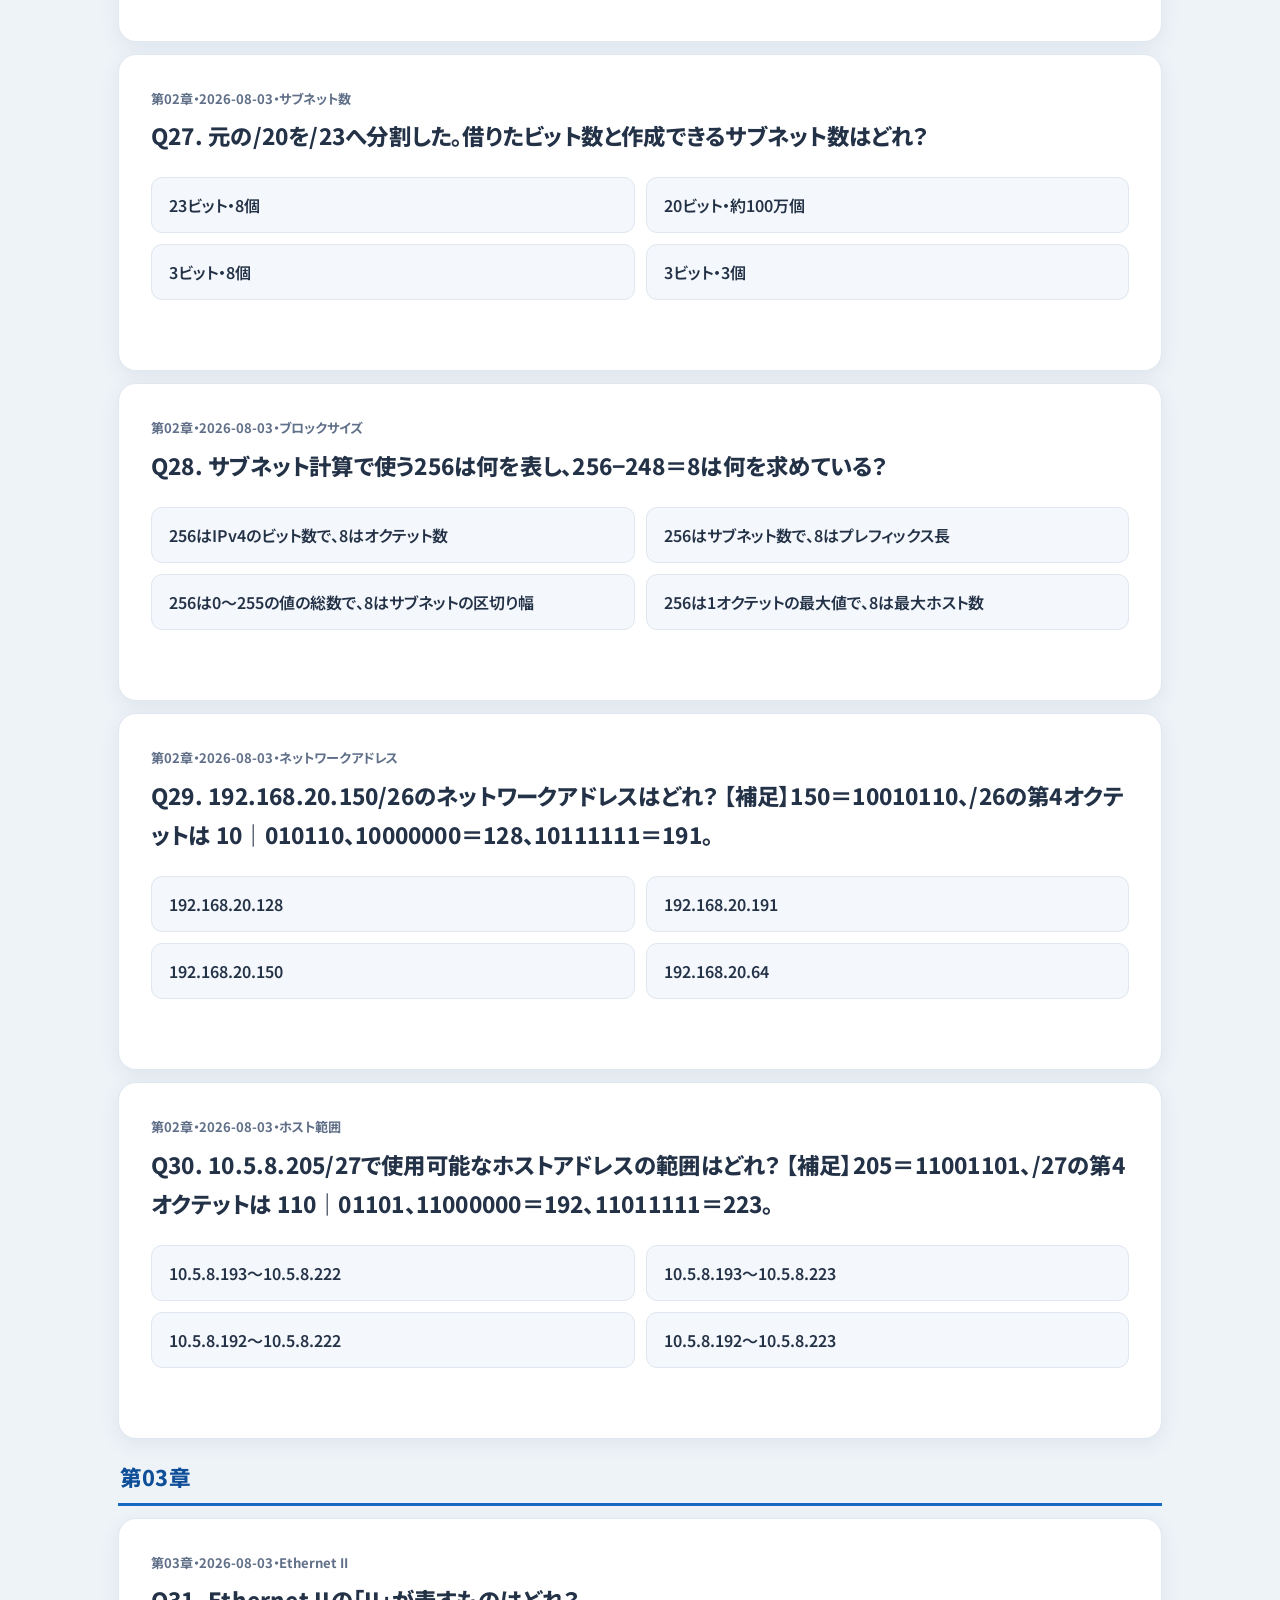
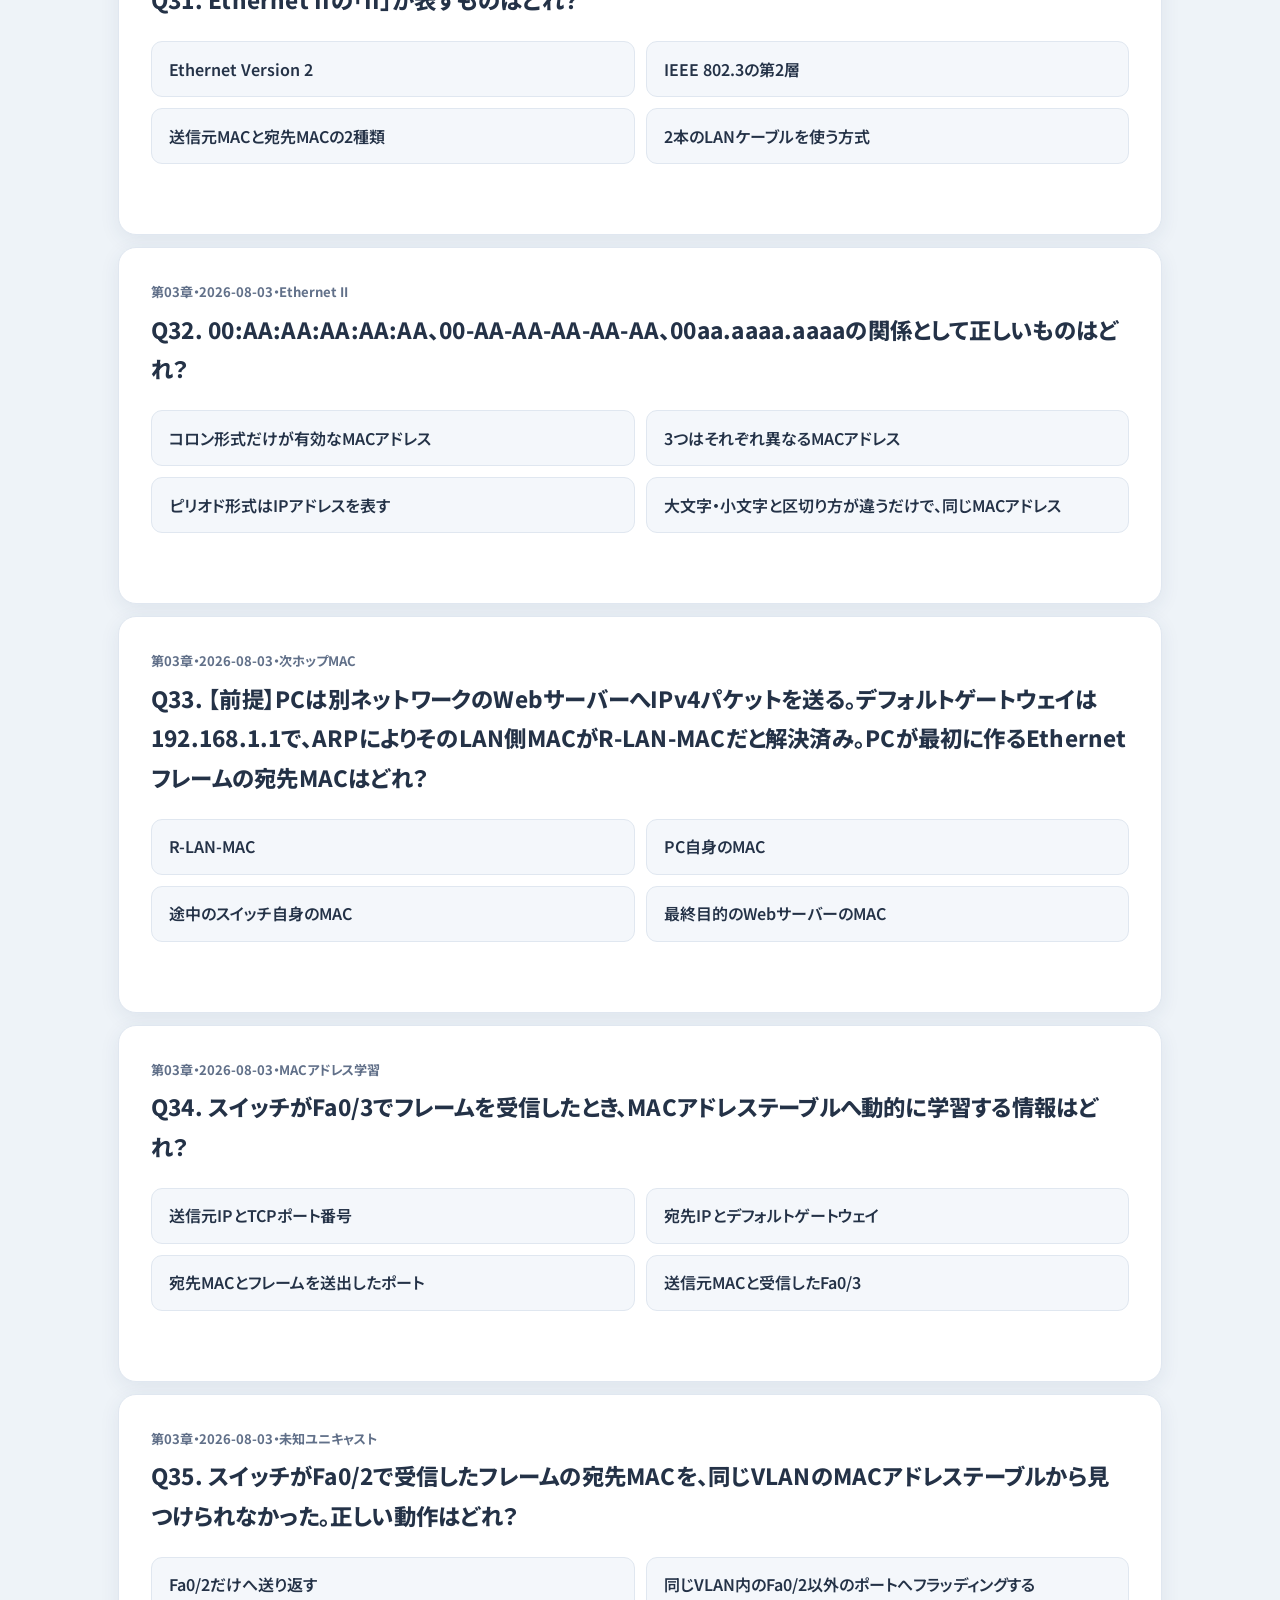
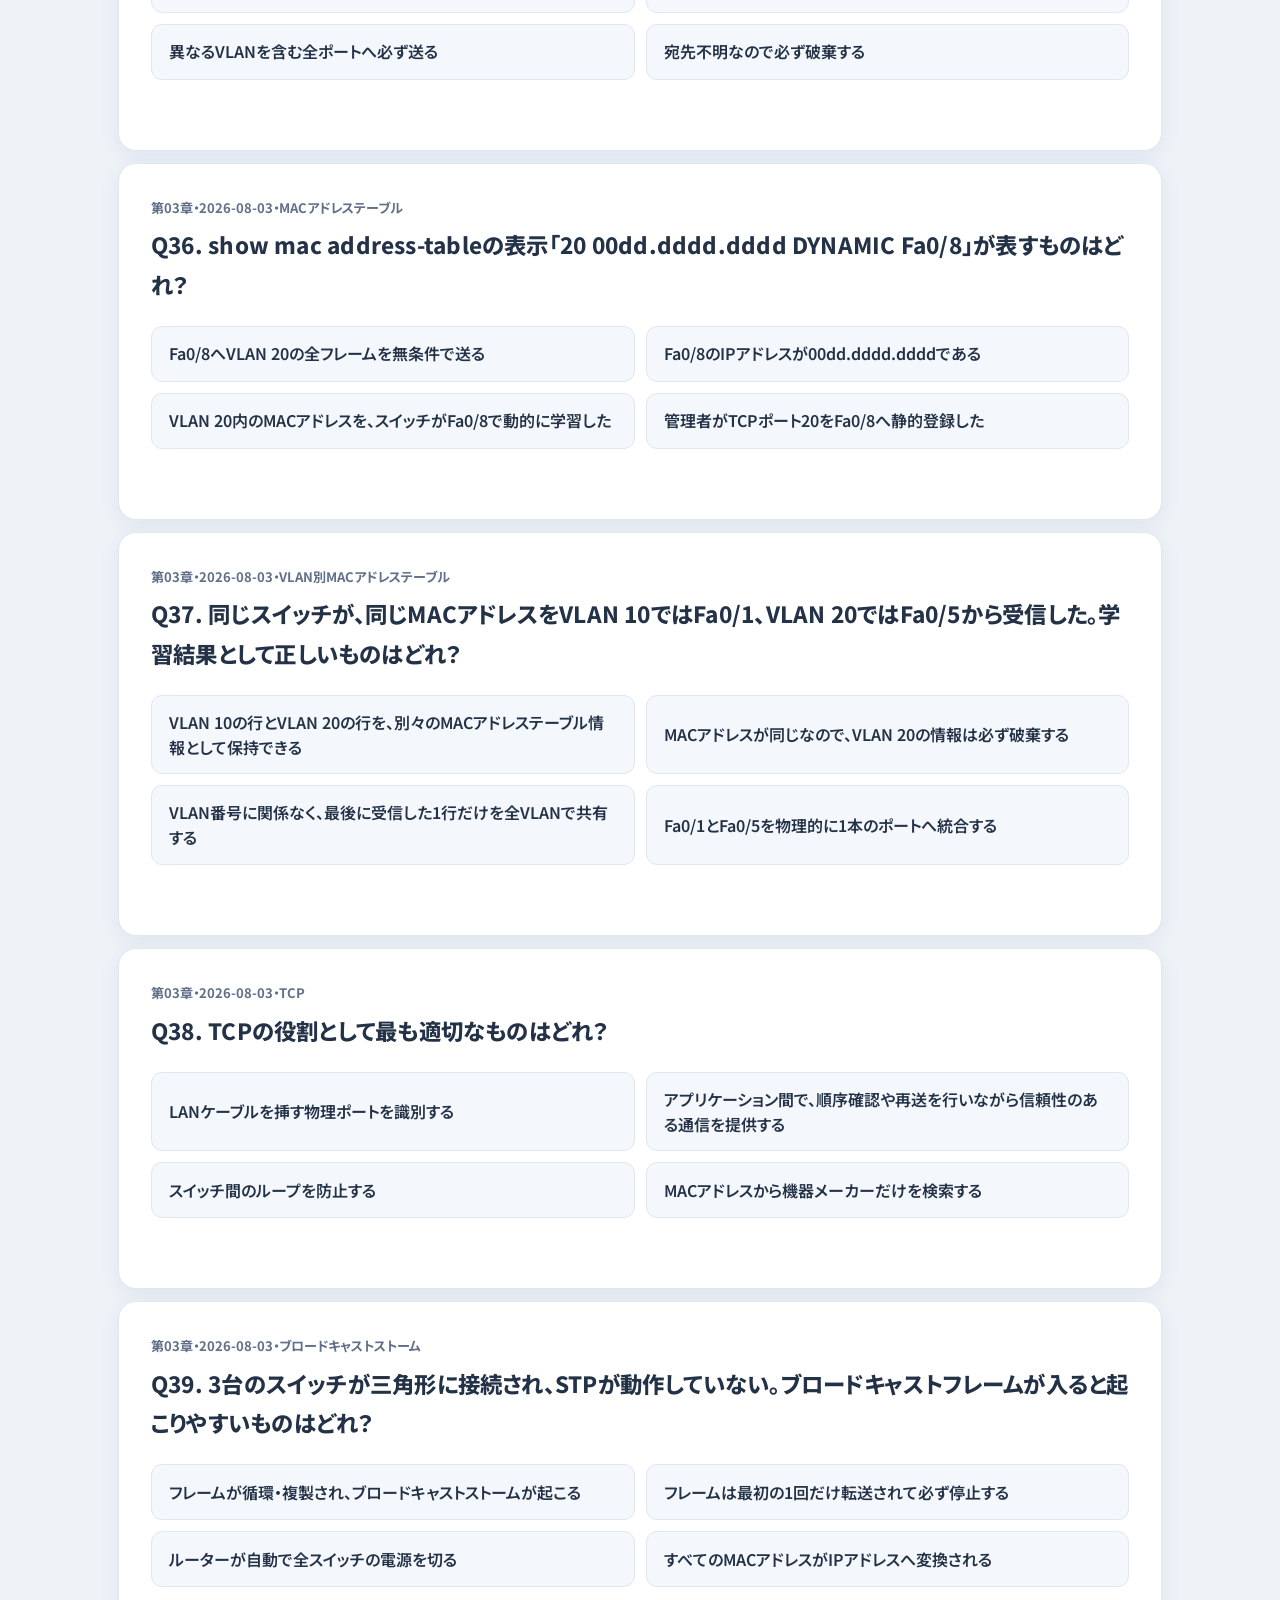
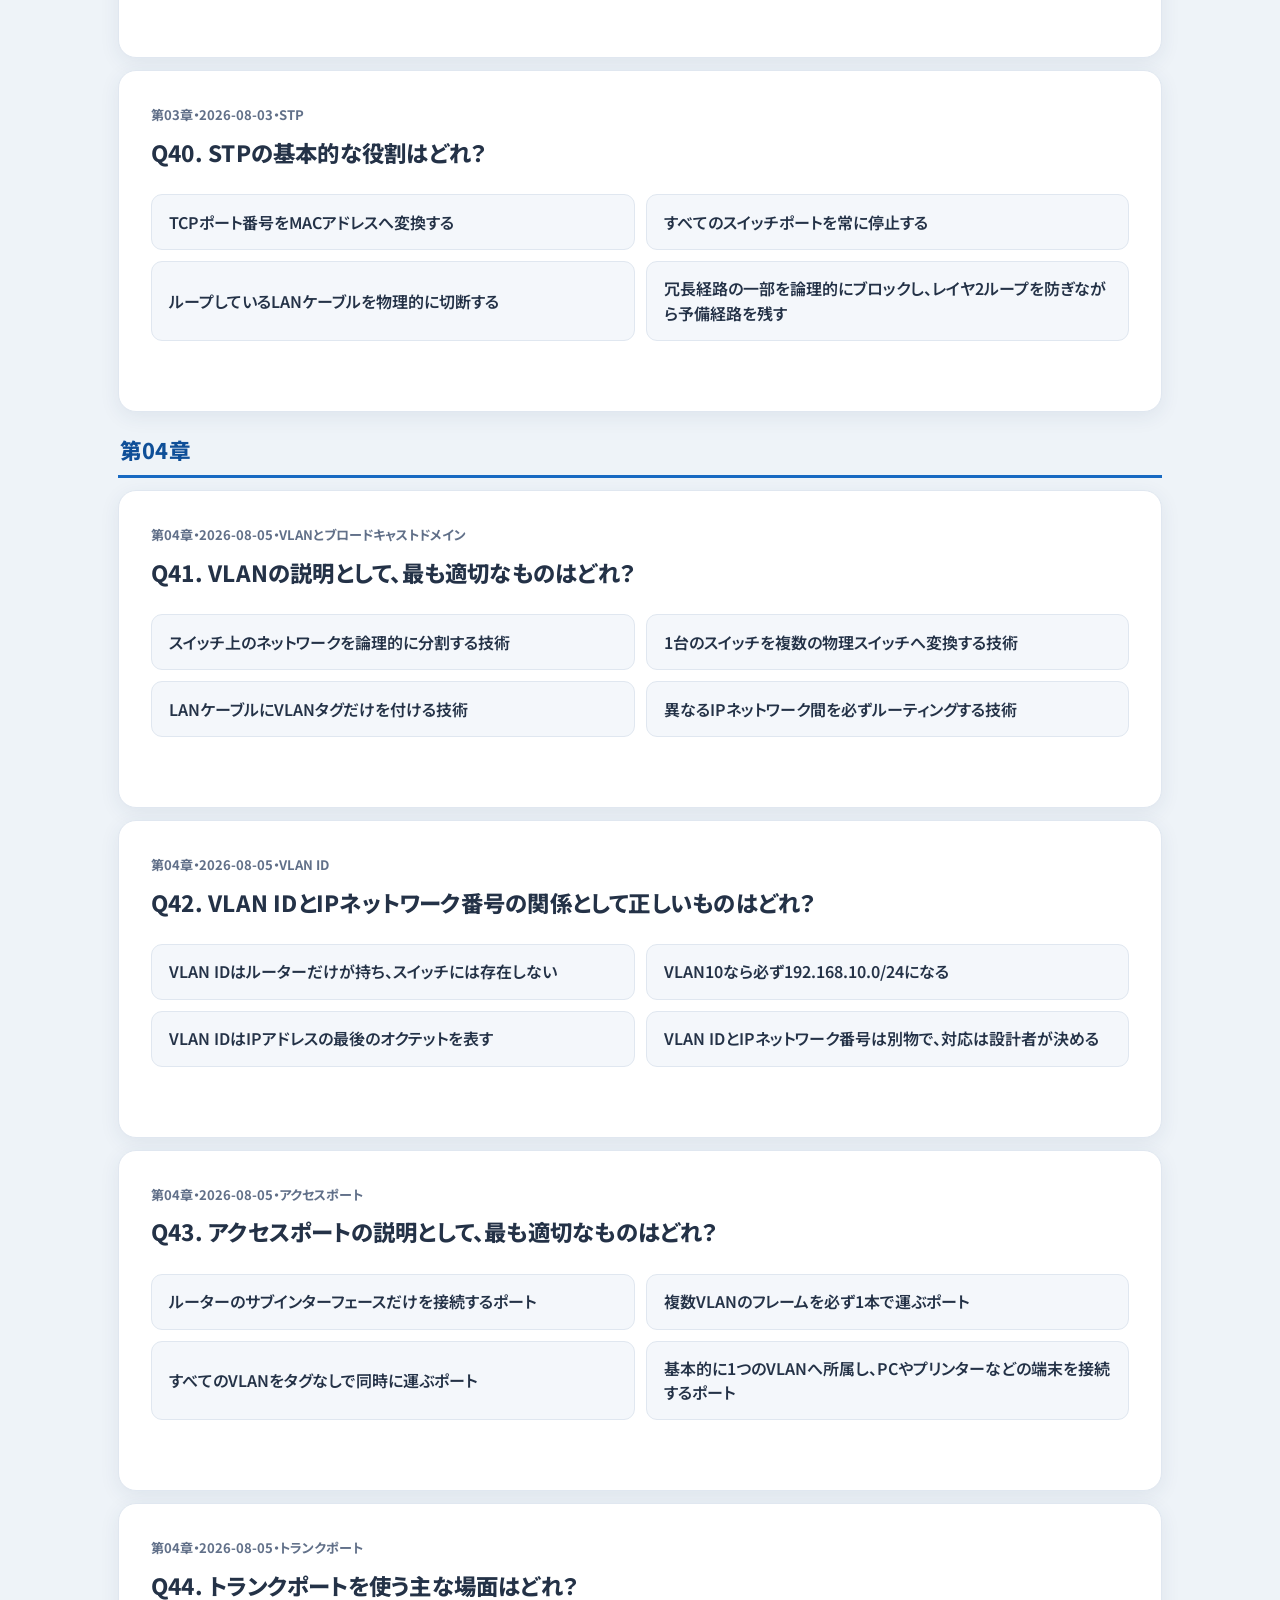
==== commit d2a0e72d: "feat(ccna): add image-based named ACL practice" ====
--- a/ccna/index.html
+++ b/ccna/index.html
@@ -148,7 +148,7 @@
 
     <section class="home-section" aria-labelledby="current-scope">
       <h2 class="section-title" id="current-scope">現在の収録範囲</h2>
-      <p class="section-lead">第01章のネットワーク基礎23問、第02章のIP計算・サブネット7問、第03章のレイヤ2基礎10問、第04章のVLANとVLAN間ルーティング15問、第05章のルーティング15問、第07章のACL15問を収録。第05章と第07章は第7回の予習範囲です。</p>
+      <p class="section-lead">第01章のネットワーク基礎23問、第02章のIP計算・サブネット7問、第03章のレイヤ2基礎10問、第04章のVLANとVLAN間ルーティング15問、第05章のルーティング15問、第07章のACL16問を収録。第05章と第07章は第3回確認テストの範囲です。</p>
 
       <div class="quiz-toolbar">
         <div class="quiz-progress-summary">
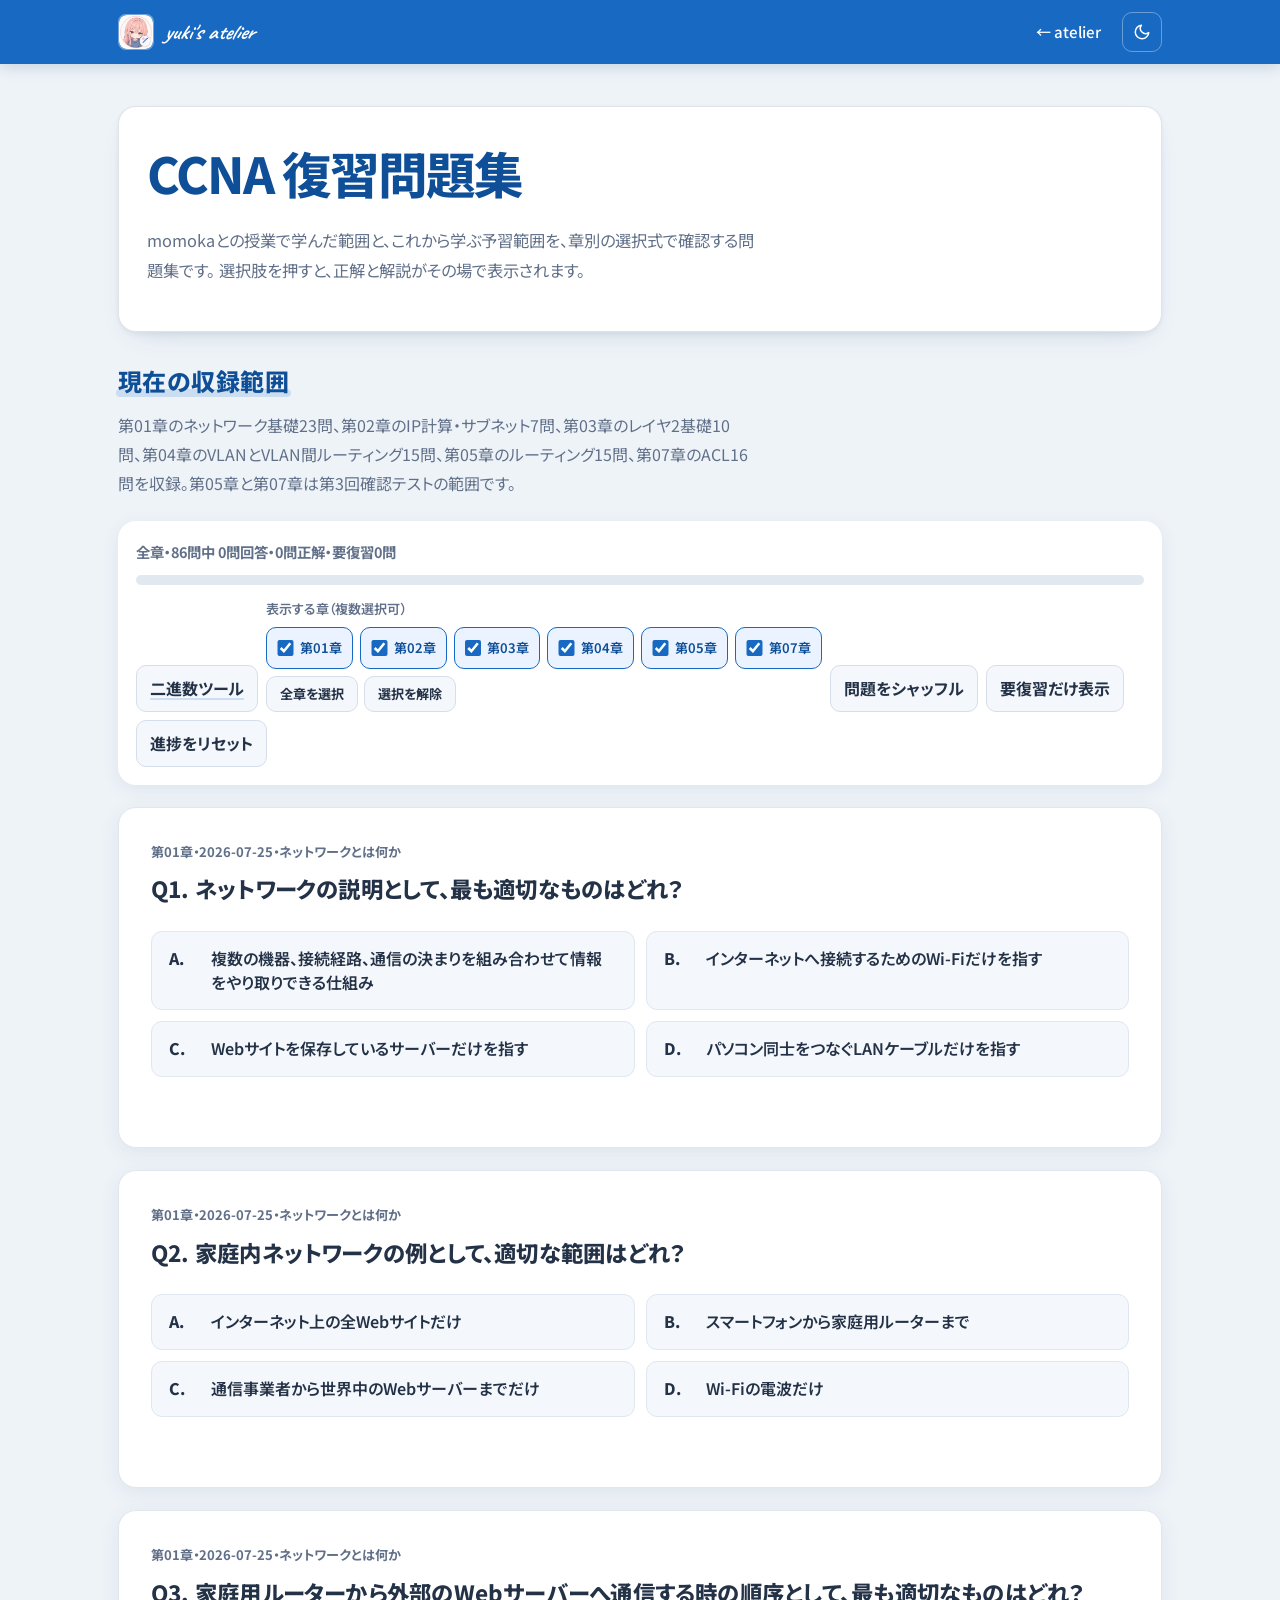
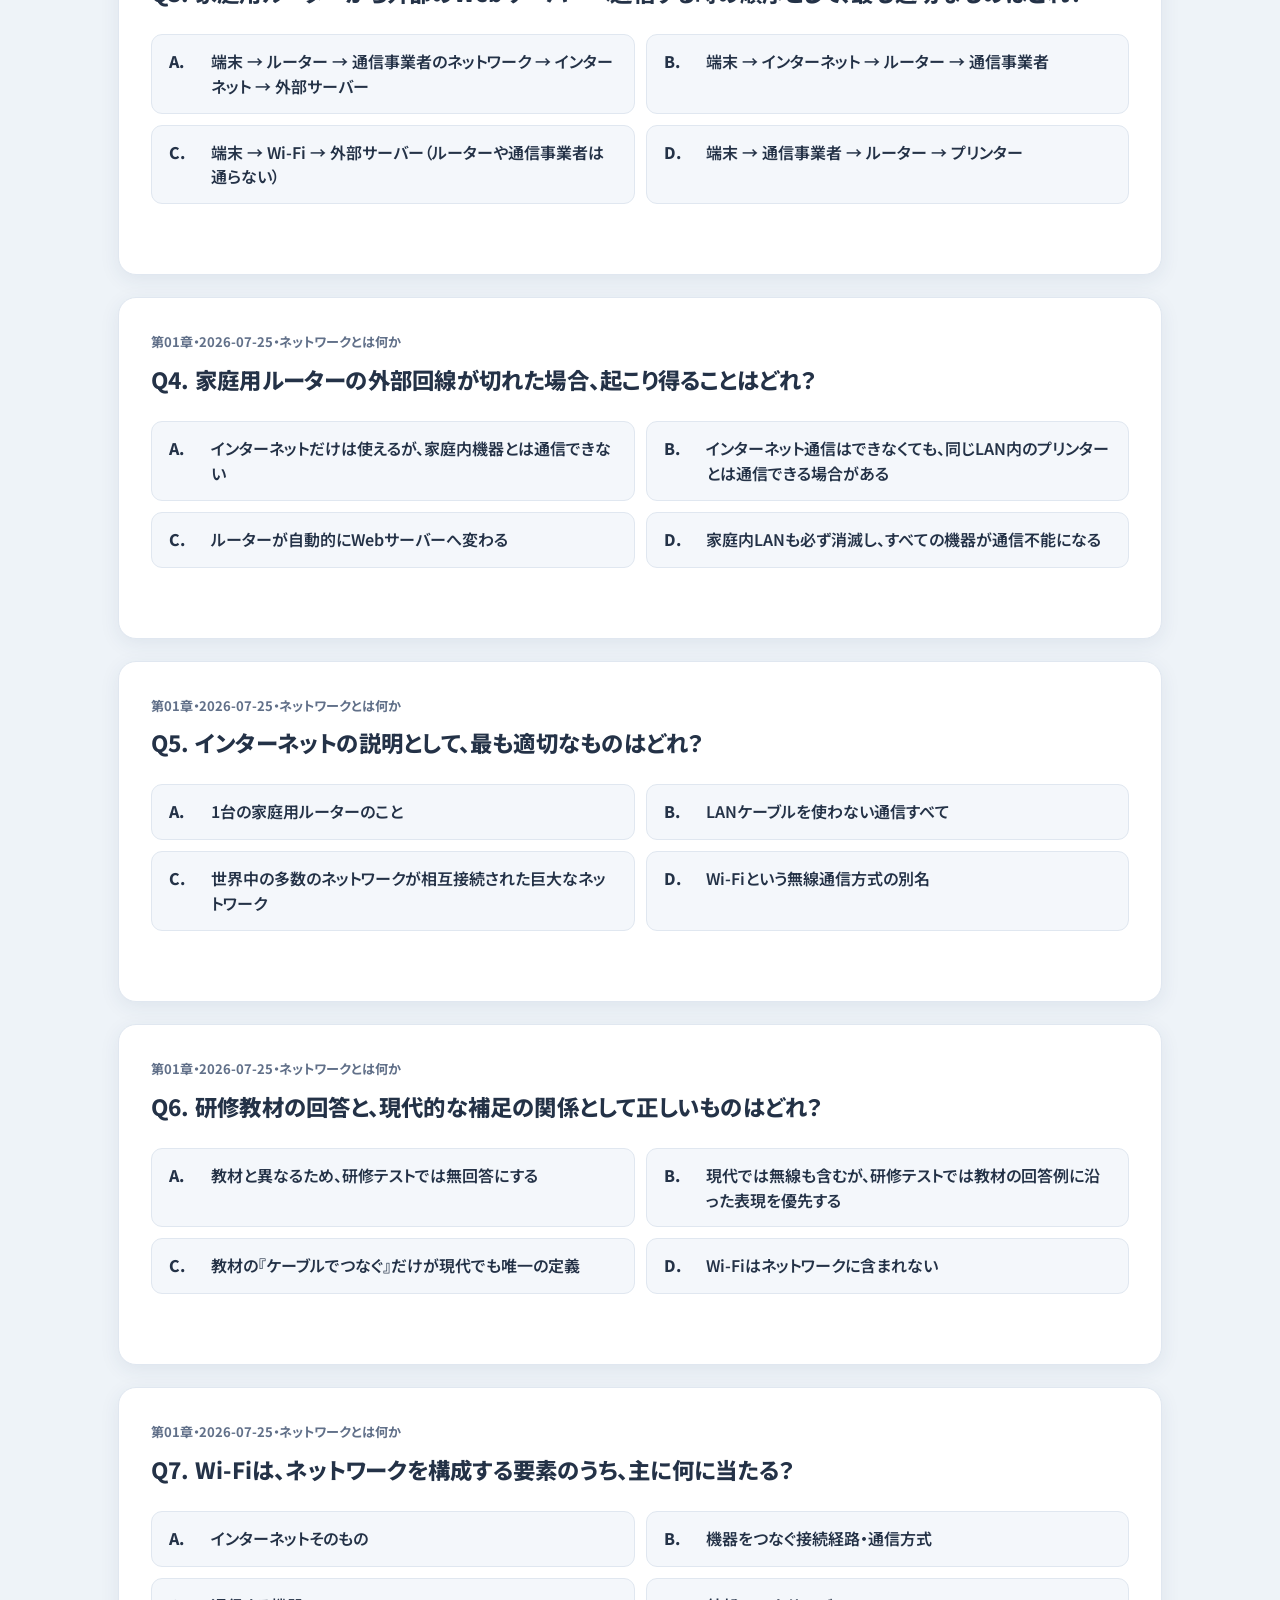
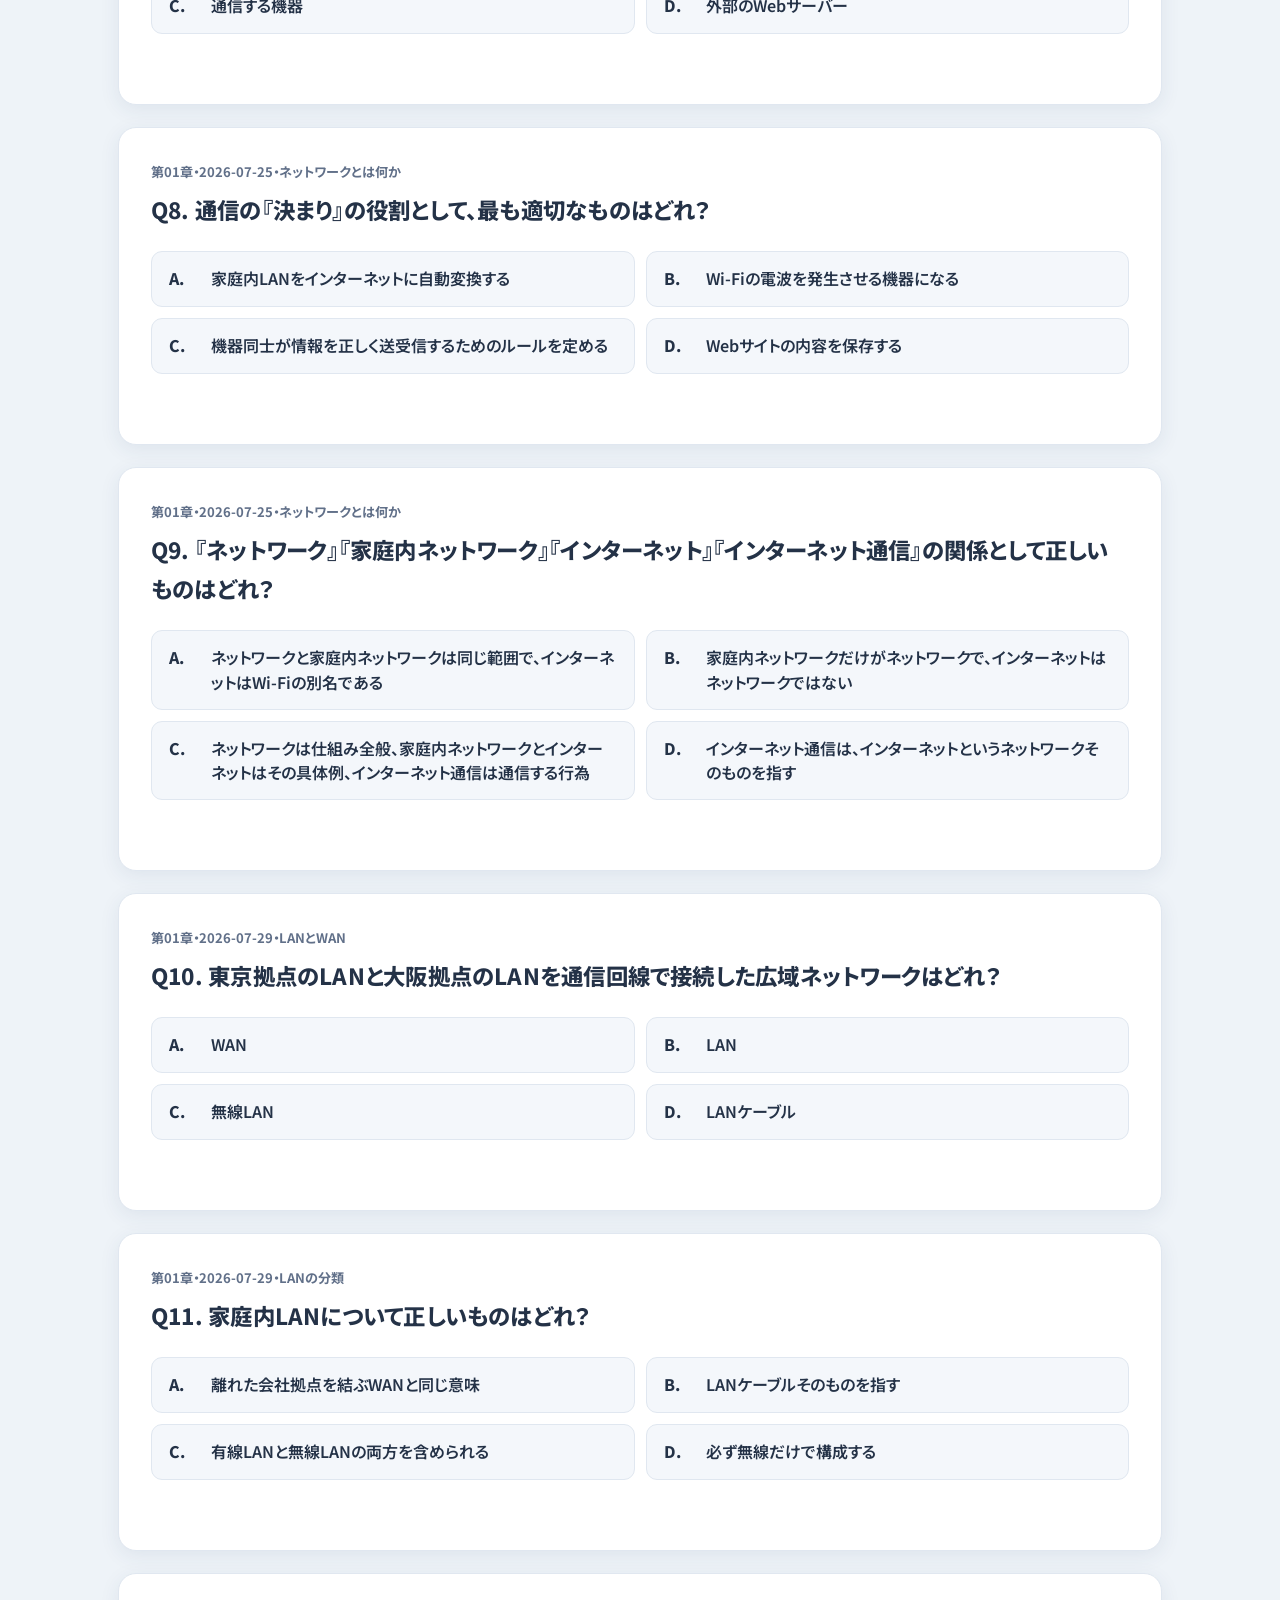
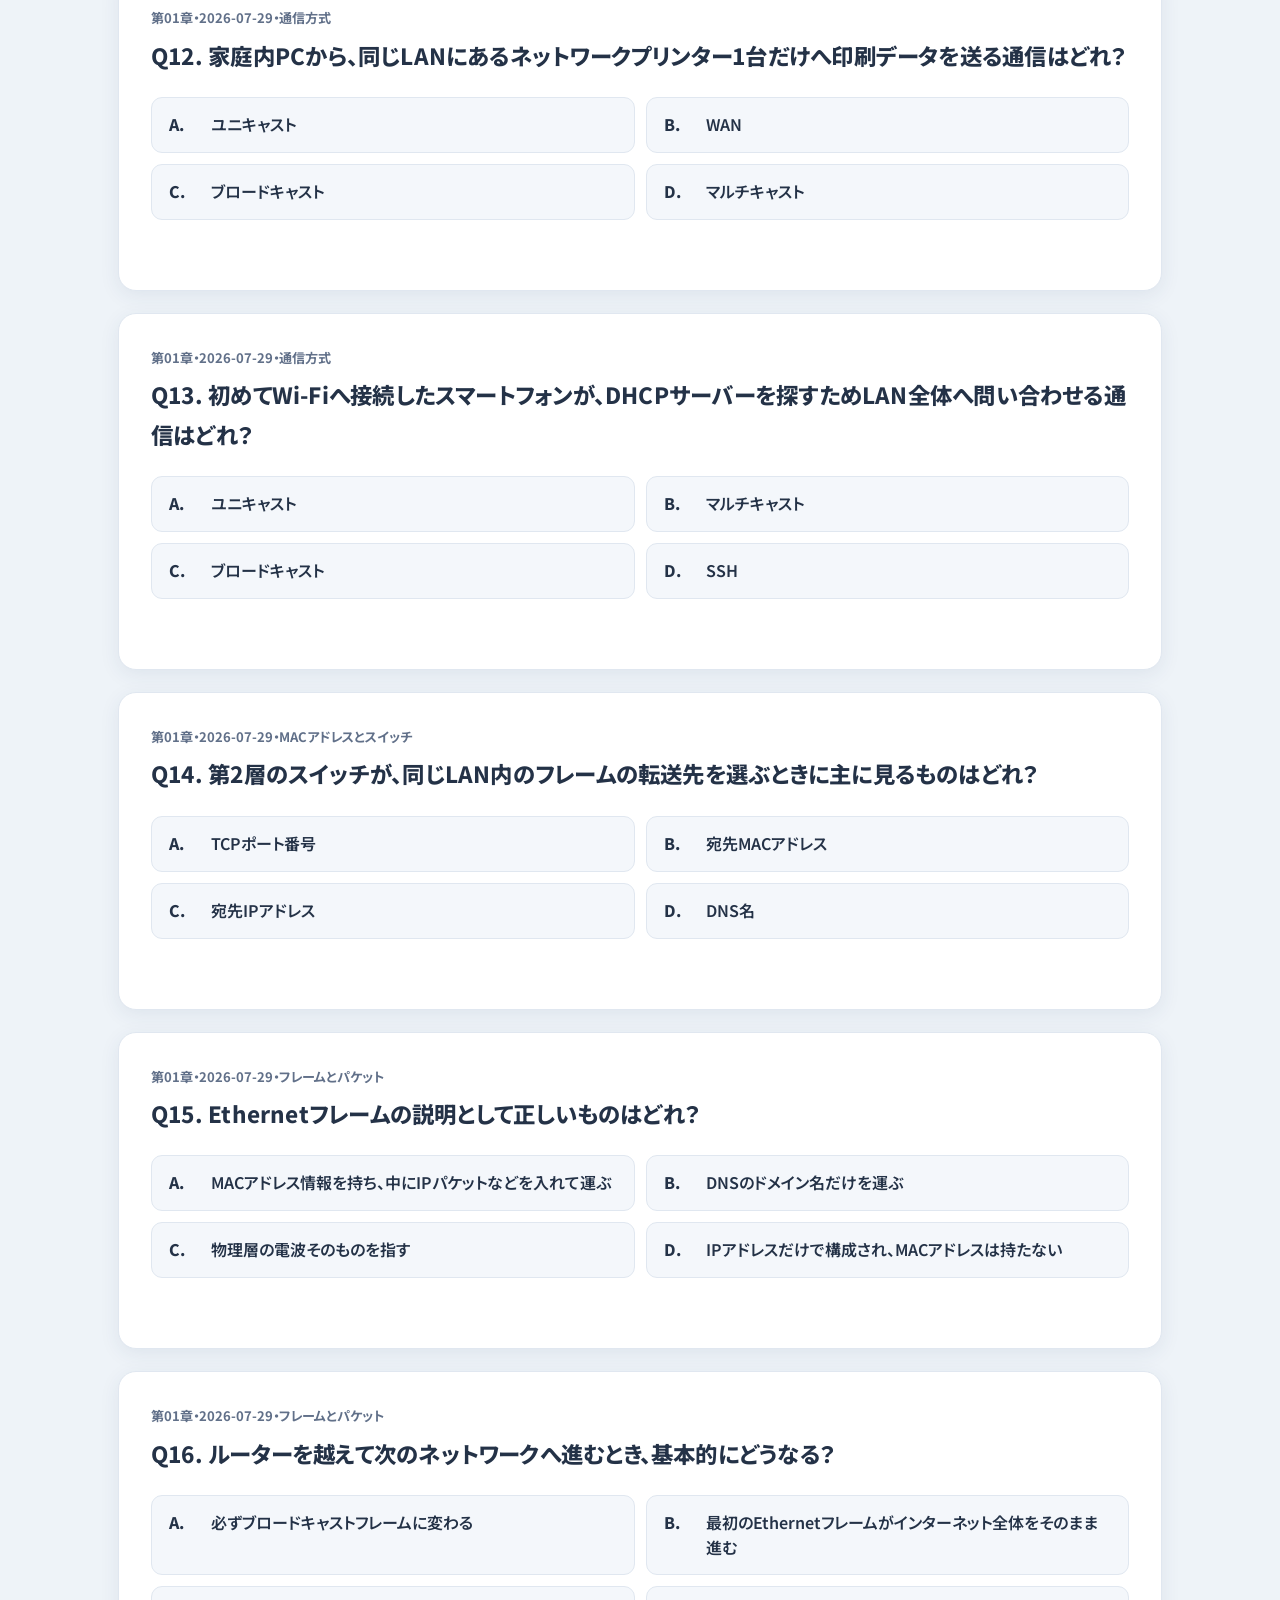
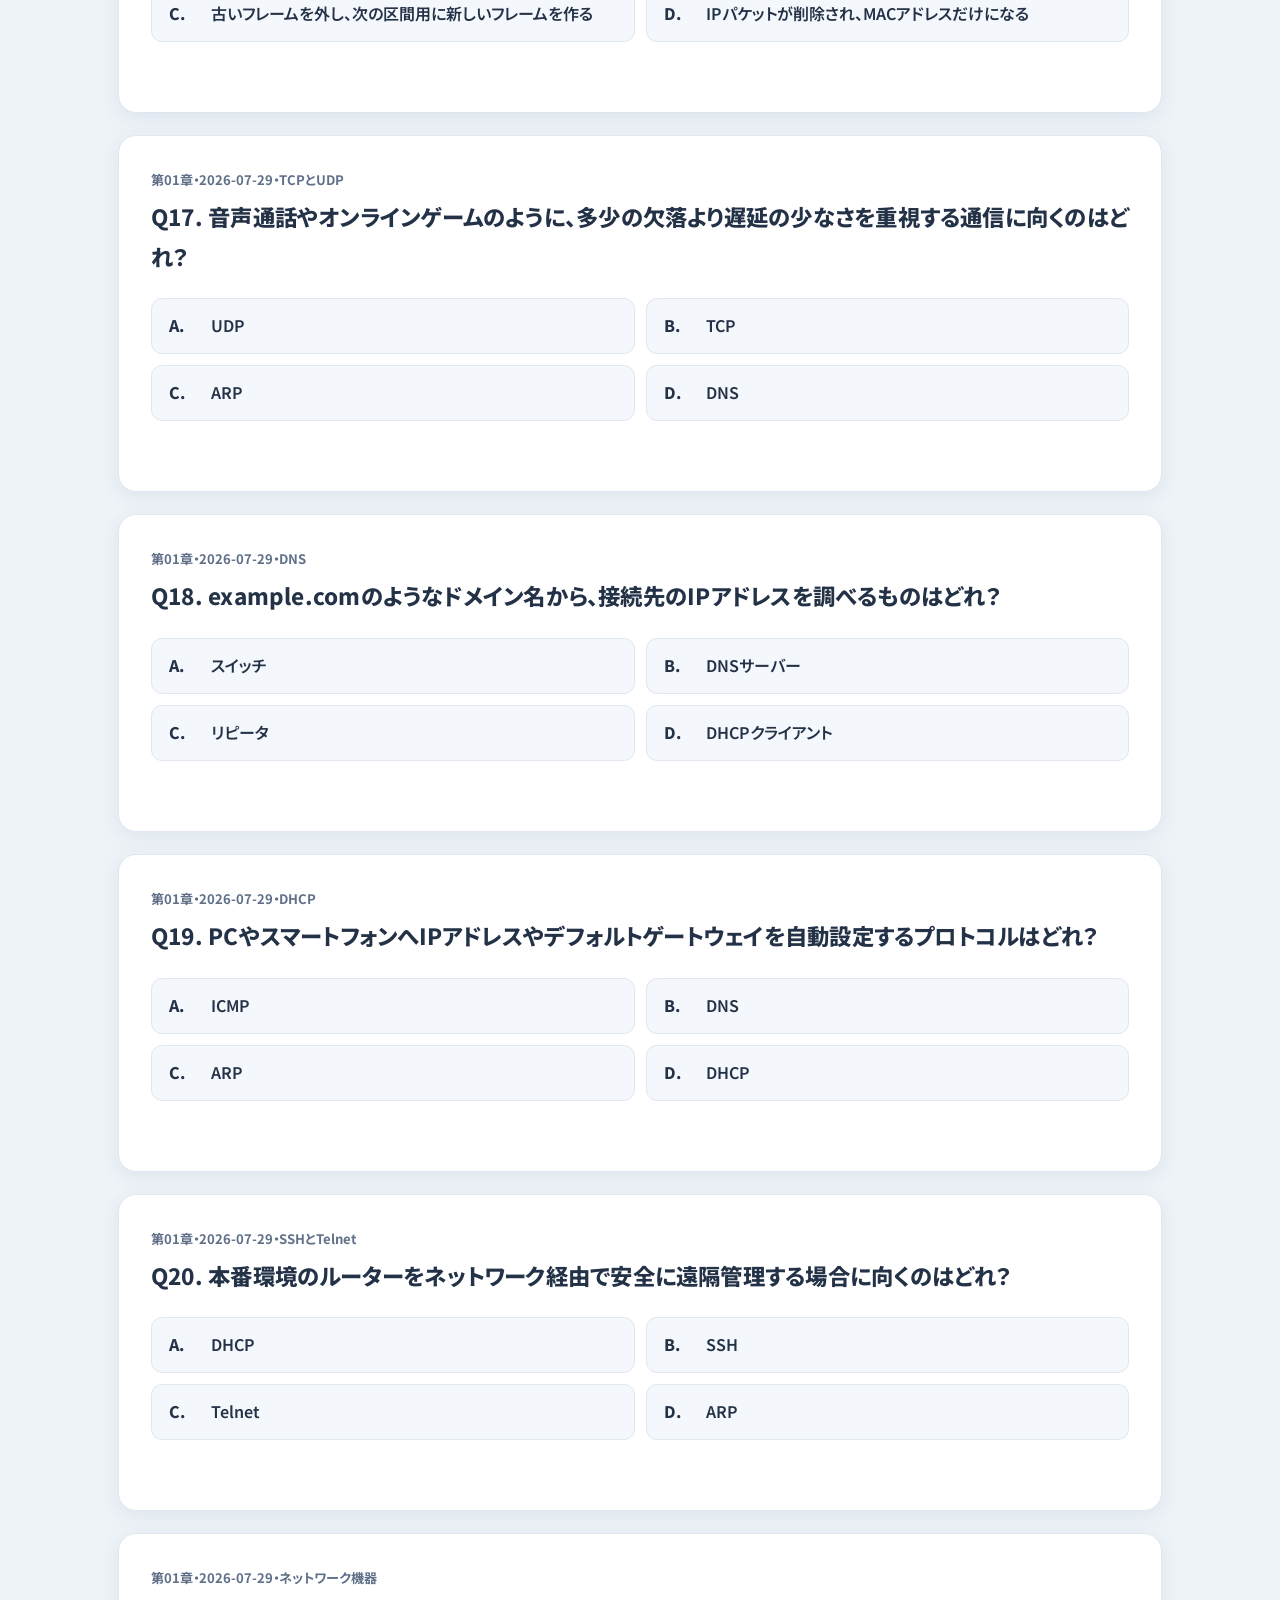
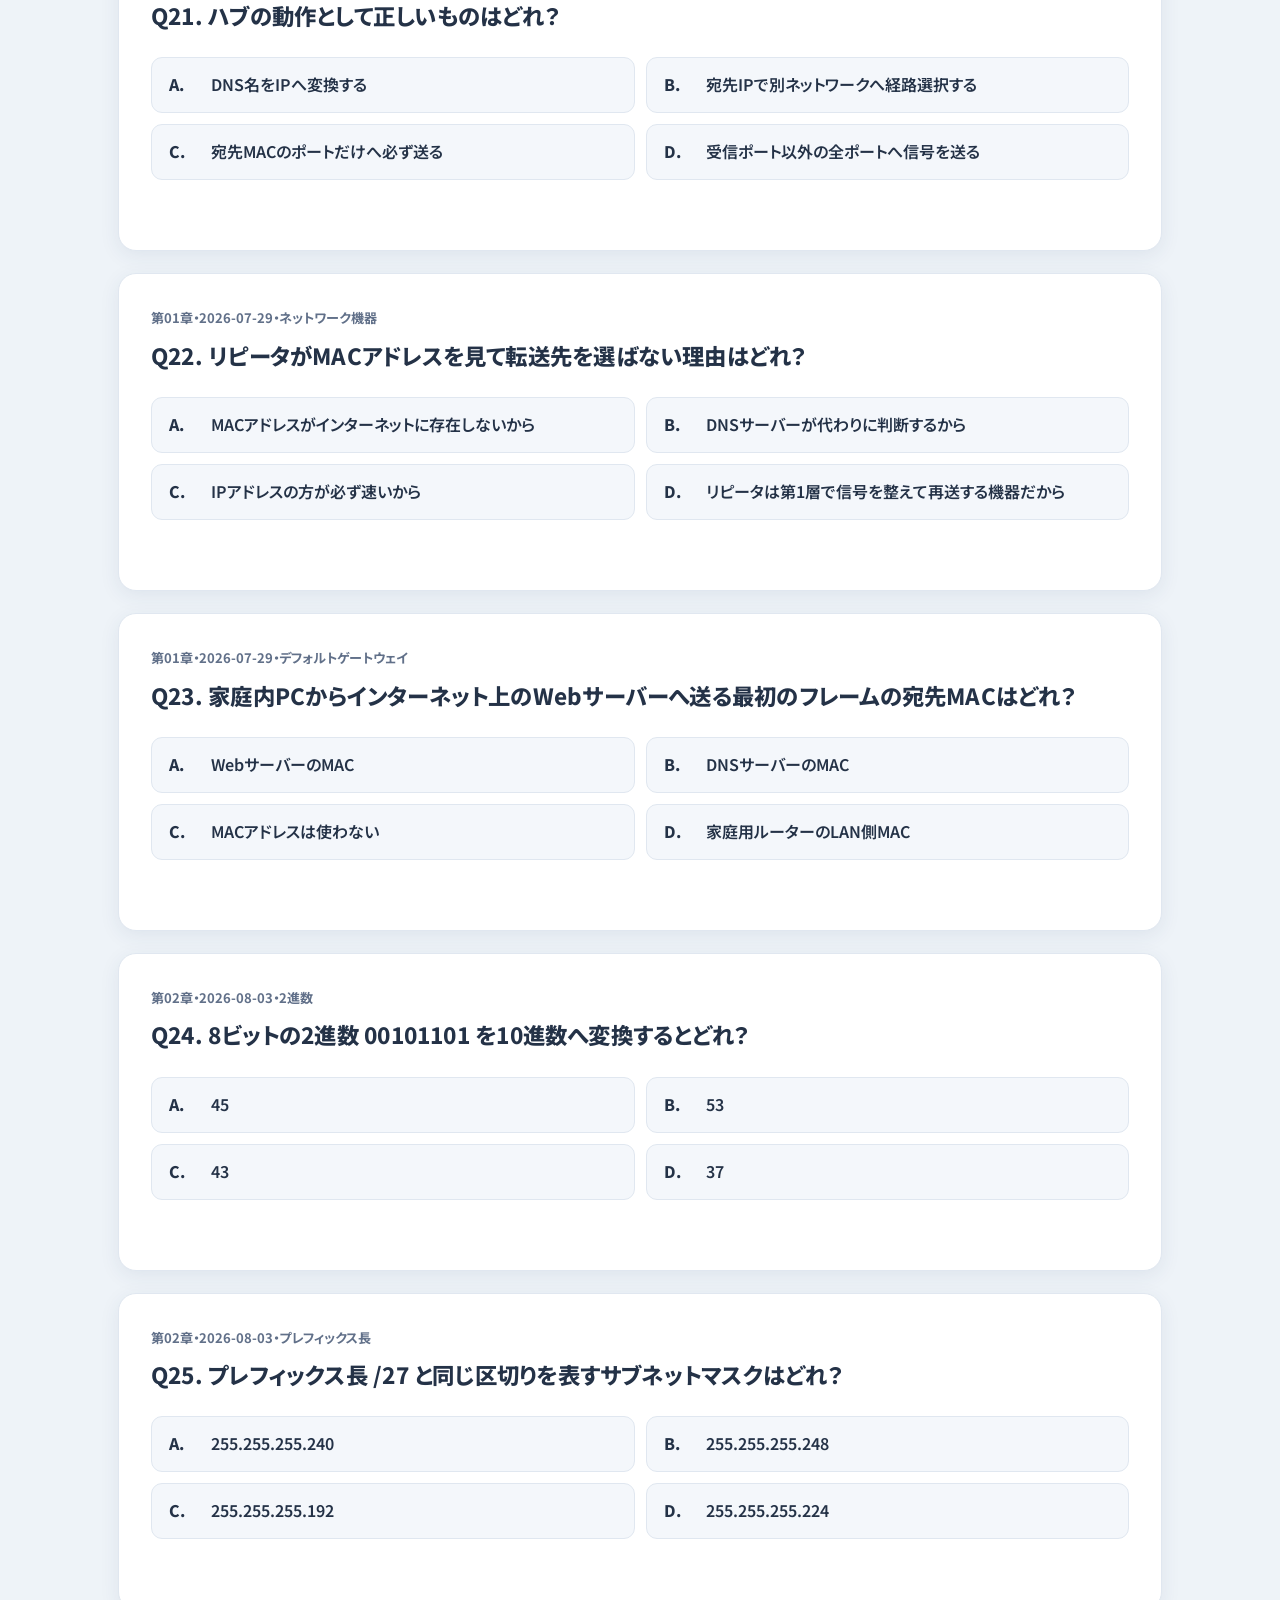
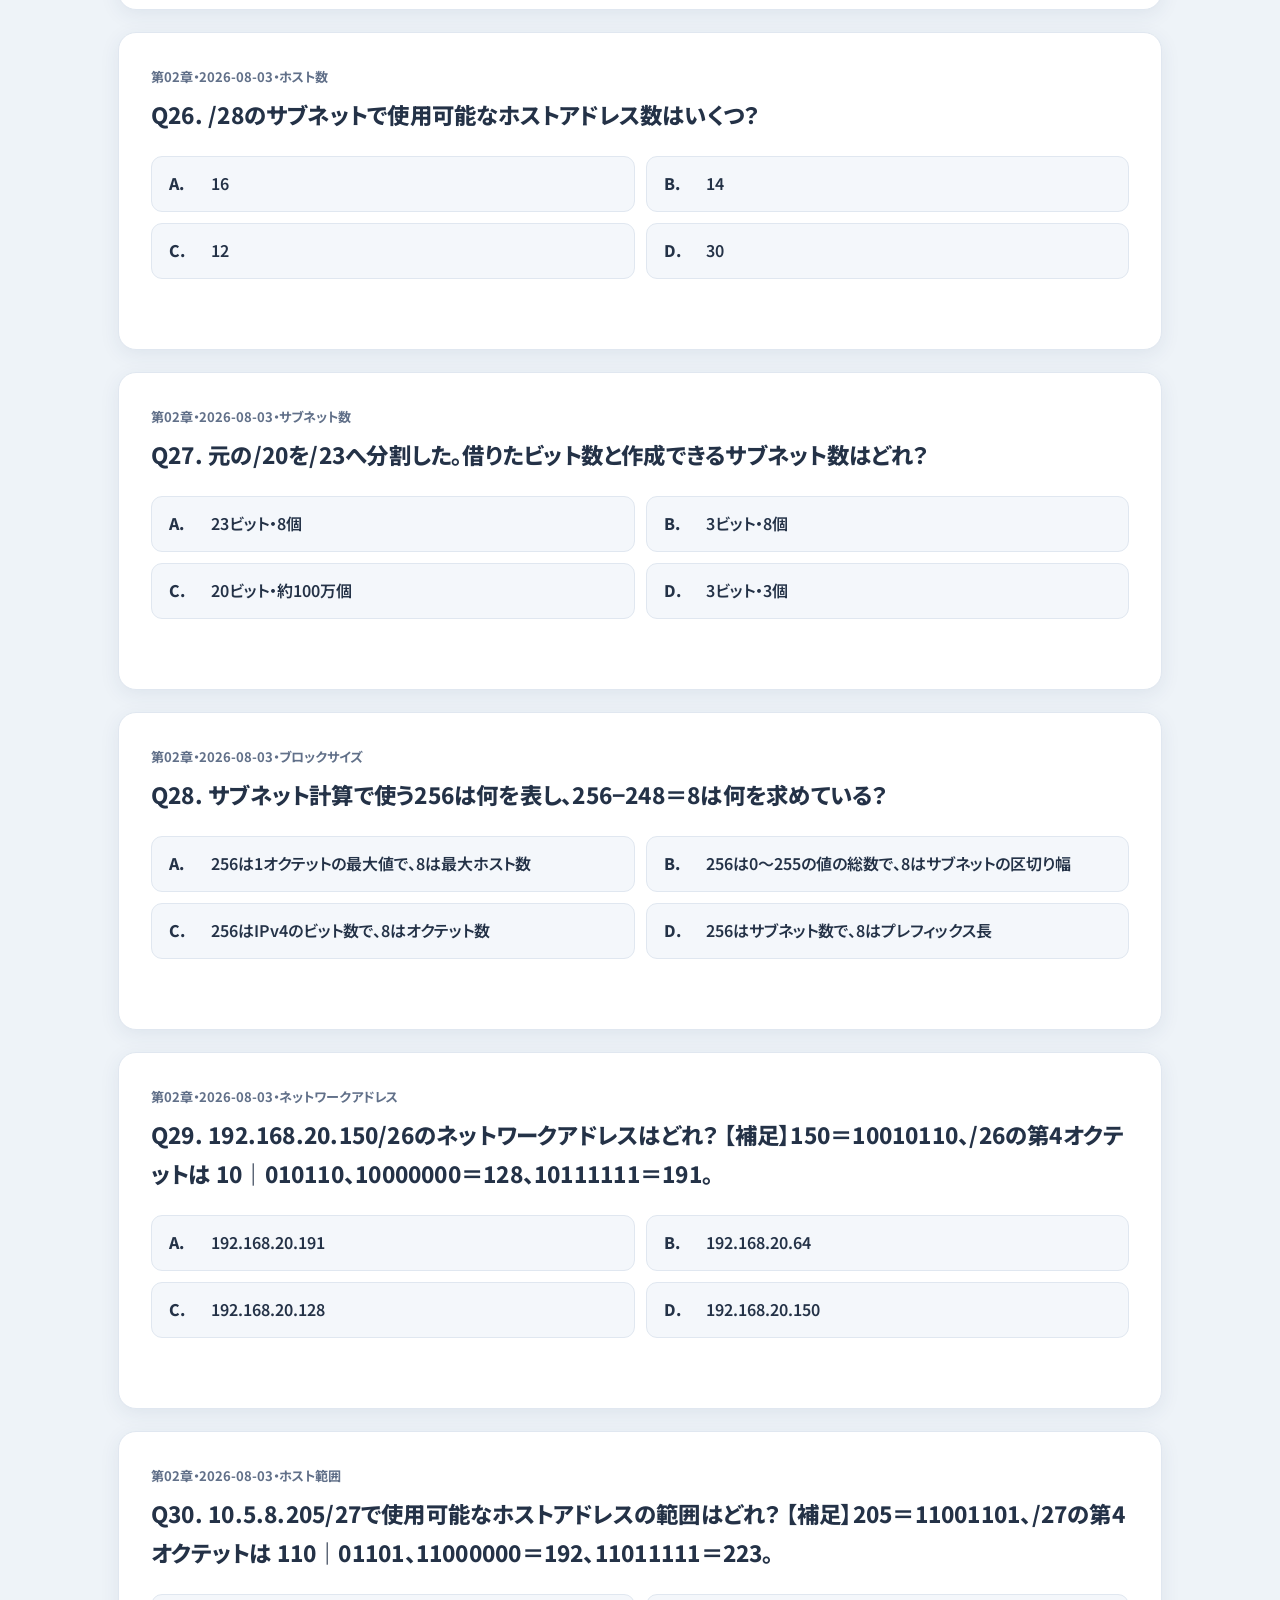
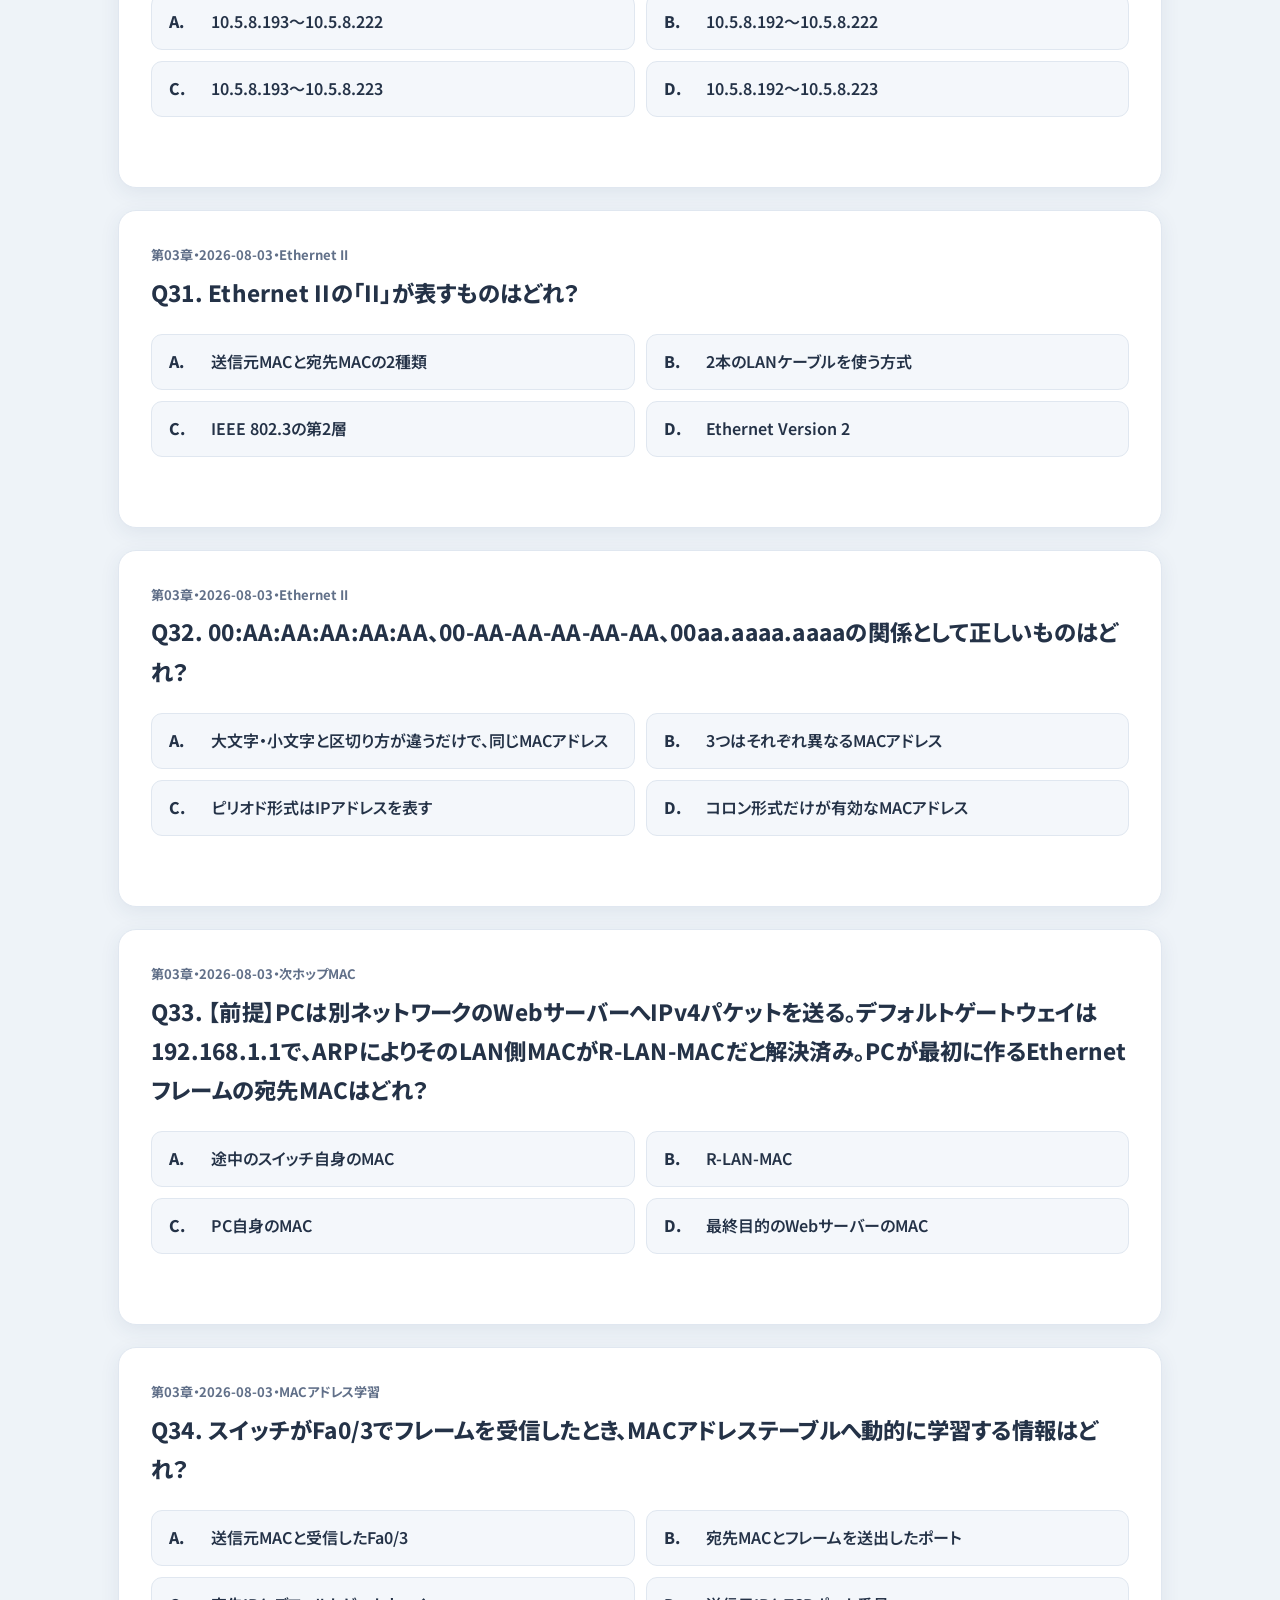
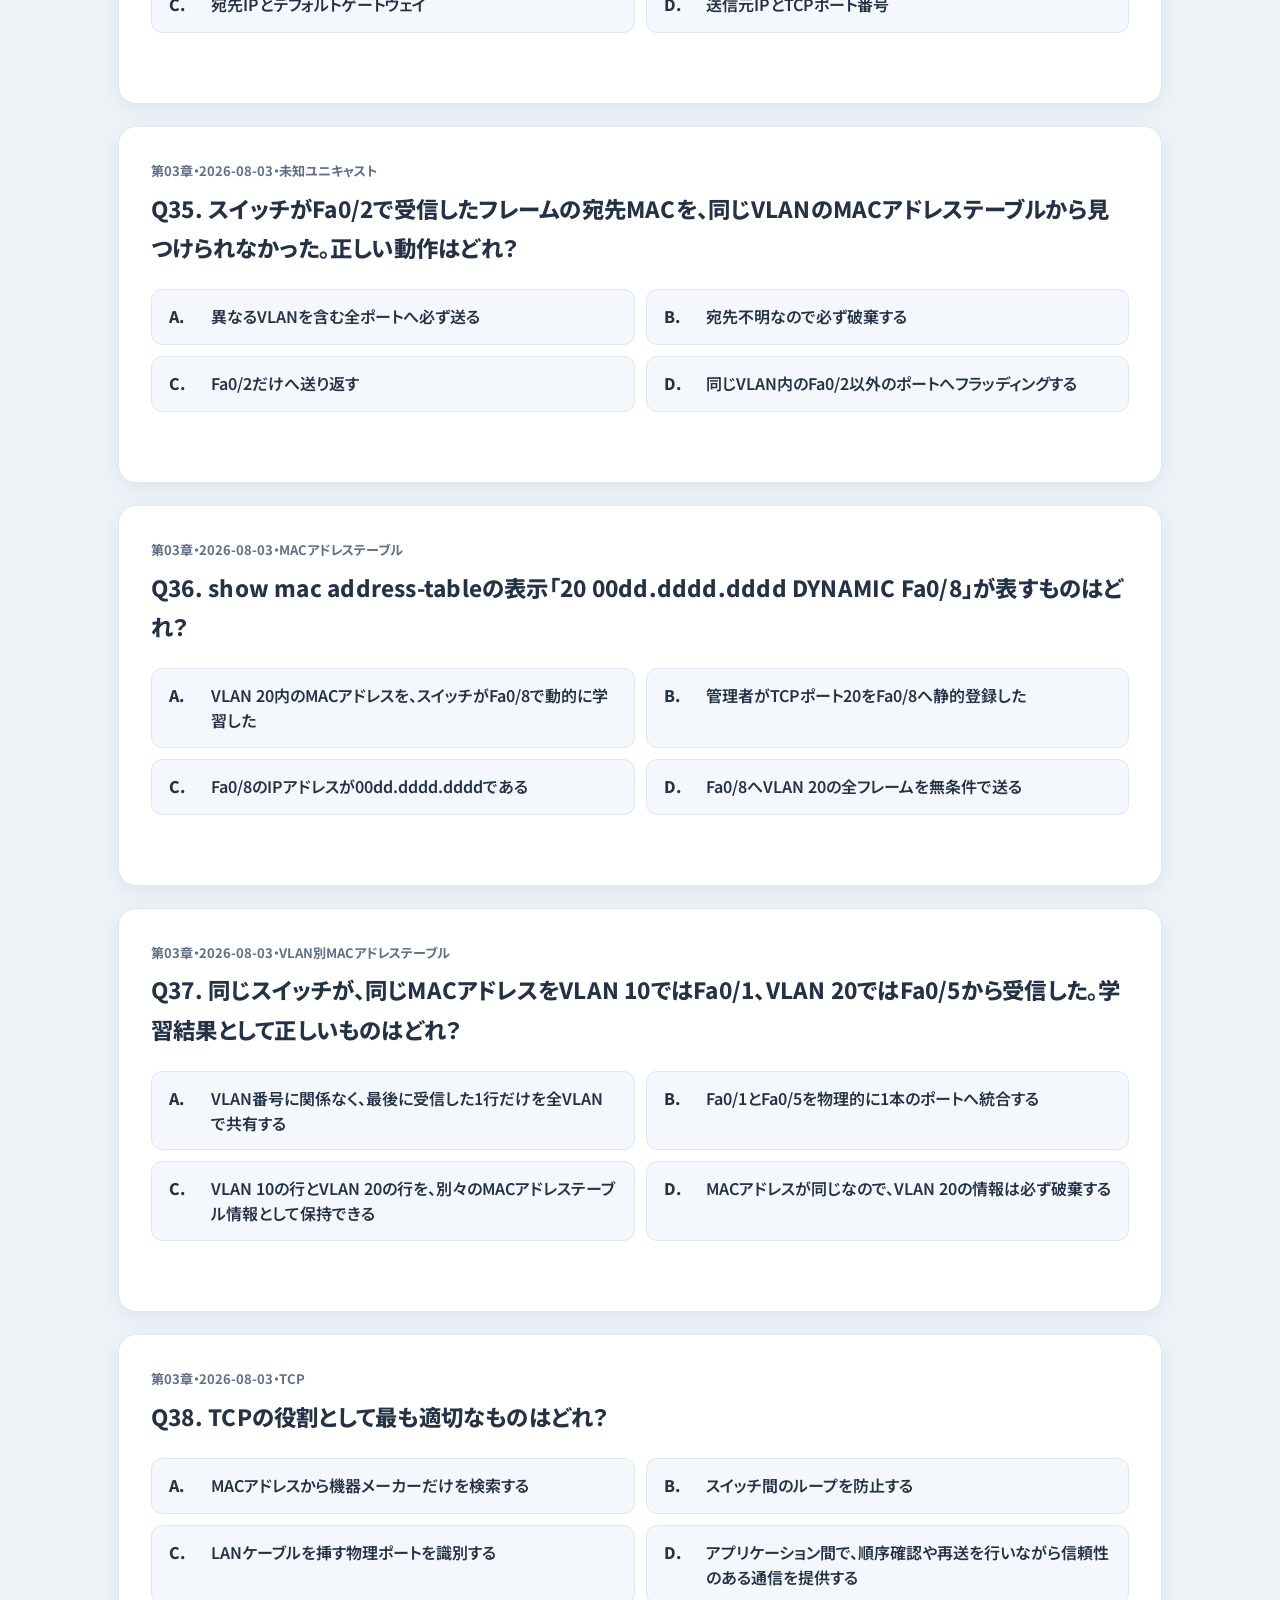
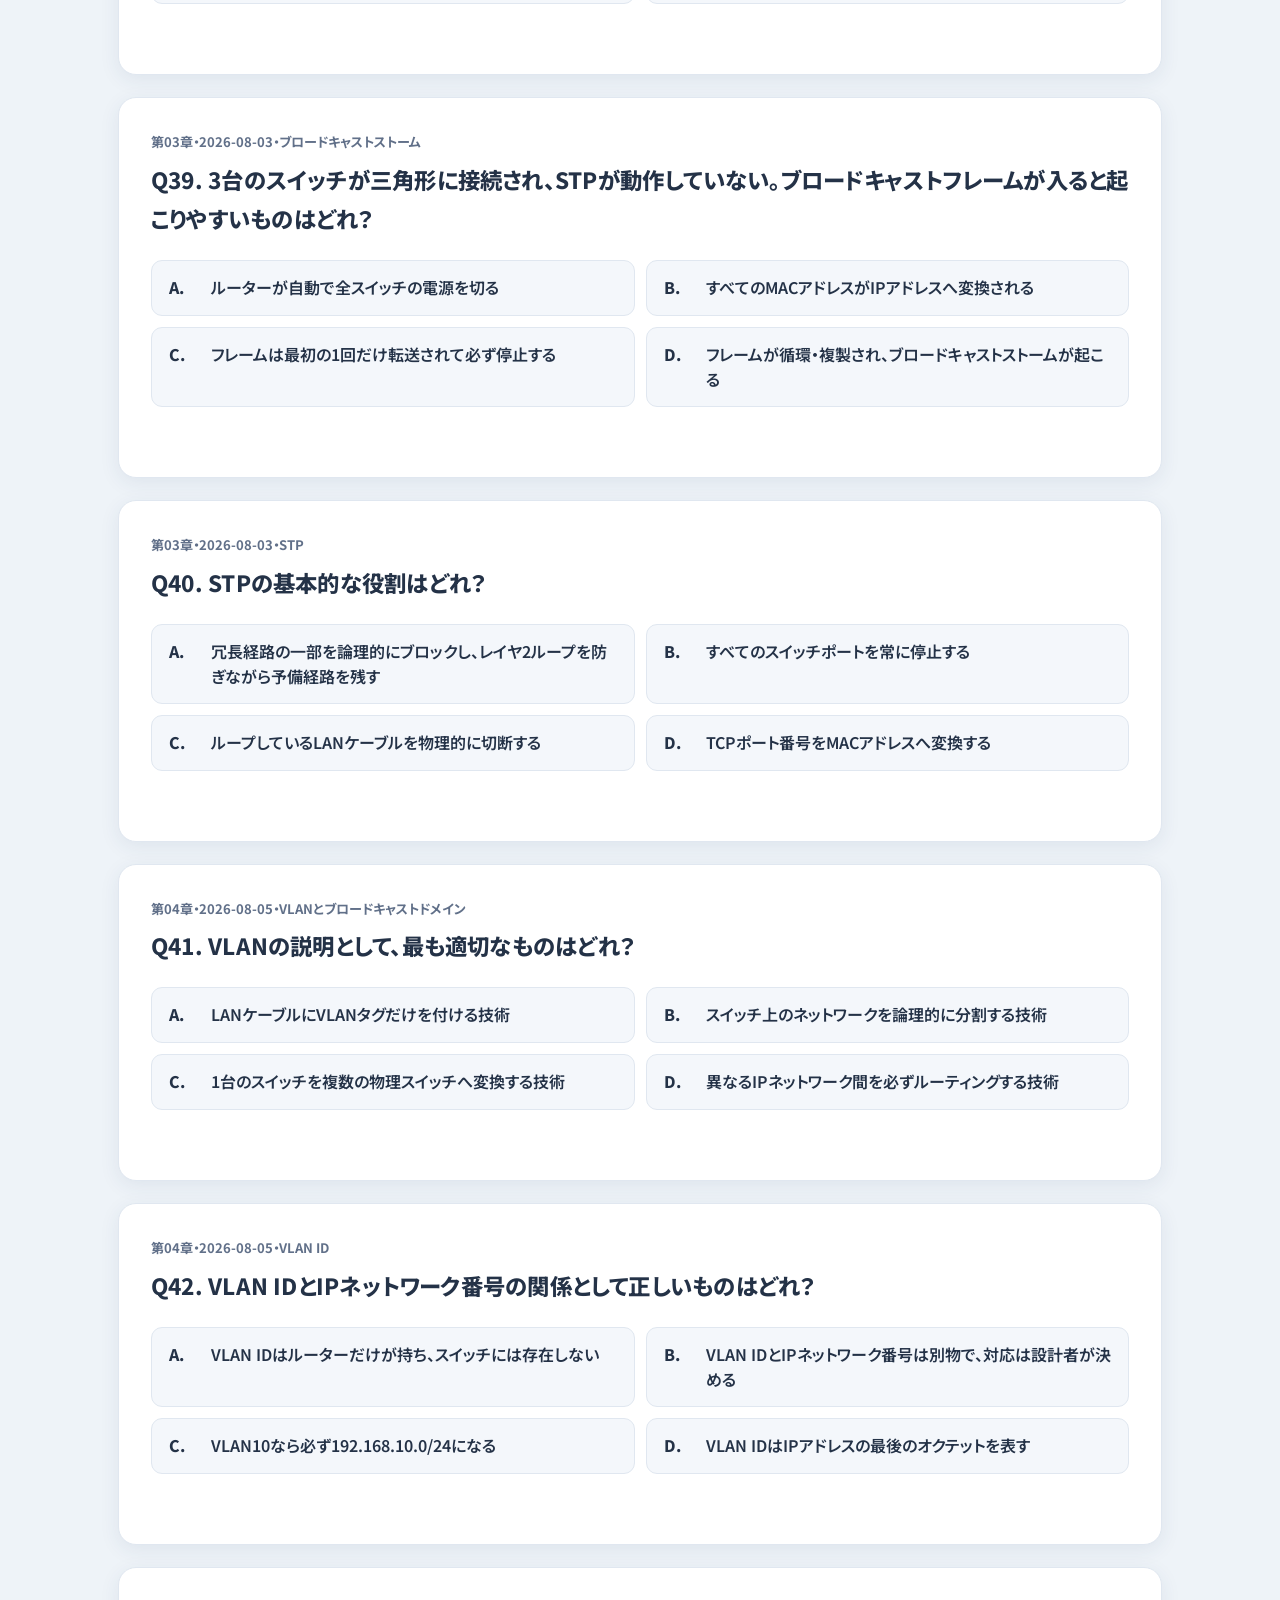
==== commit a04f5fbe: "feat(ccna): add multi-chapter filters and question shuffle" ====
--- a/ccna/index.html
+++ b/ccna/index.html
@@ -30,8 +30,25 @@
     }
     .quiz-progress { margin: 0; color: var(--ink-soft); font-weight: 600; }
     .quiz-actions { display: flex; flex-wrap: wrap; align-items: end; gap: 8px; }
-    .chapter-picker { display: grid; gap: 4px; color: var(--ink-soft); font-size: .82rem; font-weight: 600; }
-    .chapter-picker .quiz-action { min-width: 112px; }
+    .chapter-picker { min-width: min(100%, 360px); margin: 0; padding: 0; border: 0; color: var(--ink-soft); font-size: .82rem; font-weight: 600; }
+    .chapter-picker legend { margin-bottom: 6px; padding: 0; }
+    .chapter-options { display: flex; flex-wrap: wrap; gap: 7px; }
+    .chapter-option {
+      display: inline-flex;
+      align-items: center;
+      min-height: 42px;
+      gap: 6px;
+      padding: 7px 10px;
+      border: 1px solid var(--border);
+      border-radius: 10px;
+      background: var(--paper-deep);
+      color: var(--ink);
+      cursor: pointer;
+    }
+    .chapter-option:has(input:checked) { border-color: var(--accent); background: var(--info-bg); color: var(--accent-deep); }
+    .chapter-option input { width: 1.05rem; height: 1.05rem; margin: 0; accent-color: var(--accent); }
+    .chapter-selection-actions { display: flex; flex-wrap: wrap; gap: 6px; margin-top: 7px; }
+    .chapter-selection-actions .quiz-action { min-height: 36px; padding-block: 5px; font-size: .82rem; }
     .quiz-action {
       min-height: 42px;
       padding: 8px 13px;
@@ -113,7 +130,10 @@
     @media (max-width: 600px) {
       .quiz-toolbar { align-items: stretch; }
       .quiz-actions { display: grid; width: 100%; grid-template-columns: 1fr; }
-      .chapter-picker .quiz-action { width: 100%; }
+      .chapter-picker { width: 100%; }
+      .chapter-options { display: grid; grid-template-columns: repeat(2, minmax(0, 1fr)); }
+      .chapter-option { min-width: 0; }
+      .chapter-selection-actions .quiz-action { width: auto; }
       .quiz-card { padding: 16px; }
     }
   </style>
@@ -159,18 +179,22 @@
         </div>
         <div class="quiz-actions">
           <a class="quiz-action" href="binary/index.html">二進数ツール</a>
-          <label class="chapter-picker" for="chapter-filter">
-            表示する章
-            <select class="quiz-action" id="chapter-filter">
-              <option value="all">全章</option>
-              <option value="第01章">第01章</option>
-              <option value="第02章">第02章</option>
-              <option value="第03章">第03章</option>
-              <option value="第04章">第04章</option>
-              <option value="第05章">第05章（予習）</option>
-              <option value="第07章">第07章（予習）</option>
-            </select>
-          </label>
+          <fieldset class="chapter-picker" id="chapter-filter">
+            <legend>表示する章（複数選択可）</legend>
+            <div class="chapter-options">
+              <label class="chapter-option"><input type="checkbox" value="第01章" data-chapter-filter checked>第01章</label>
+              <label class="chapter-option"><input type="checkbox" value="第02章" data-chapter-filter checked>第02章</label>
+              <label class="chapter-option"><input type="checkbox" value="第03章" data-chapter-filter checked>第03章</label>
+              <label class="chapter-option"><input type="checkbox" value="第04章" data-chapter-filter checked>第04章</label>
+              <label class="chapter-option"><input type="checkbox" value="第05章" data-chapter-filter checked>第05章</label>
+              <label class="chapter-option"><input type="checkbox" value="第07章" data-chapter-filter checked>第07章</label>
+            </div>
+            <div class="chapter-selection-actions">
+              <button class="quiz-action" id="chapter-select-all" type="button">全章を選択</button>
+              <button class="quiz-action" id="chapter-clear" type="button">選択を解除</button>
+            </div>
+          </fieldset>
+          <button class="quiz-action" id="question-shuffle" type="button">問題をシャッフル</button>
           <button class="quiz-action" id="review-filter" type="button" aria-pressed="false">要復習だけ表示</button>
           <button class="quiz-action" id="progress-reset" type="button">進捗をリセット</button>
         </div>
